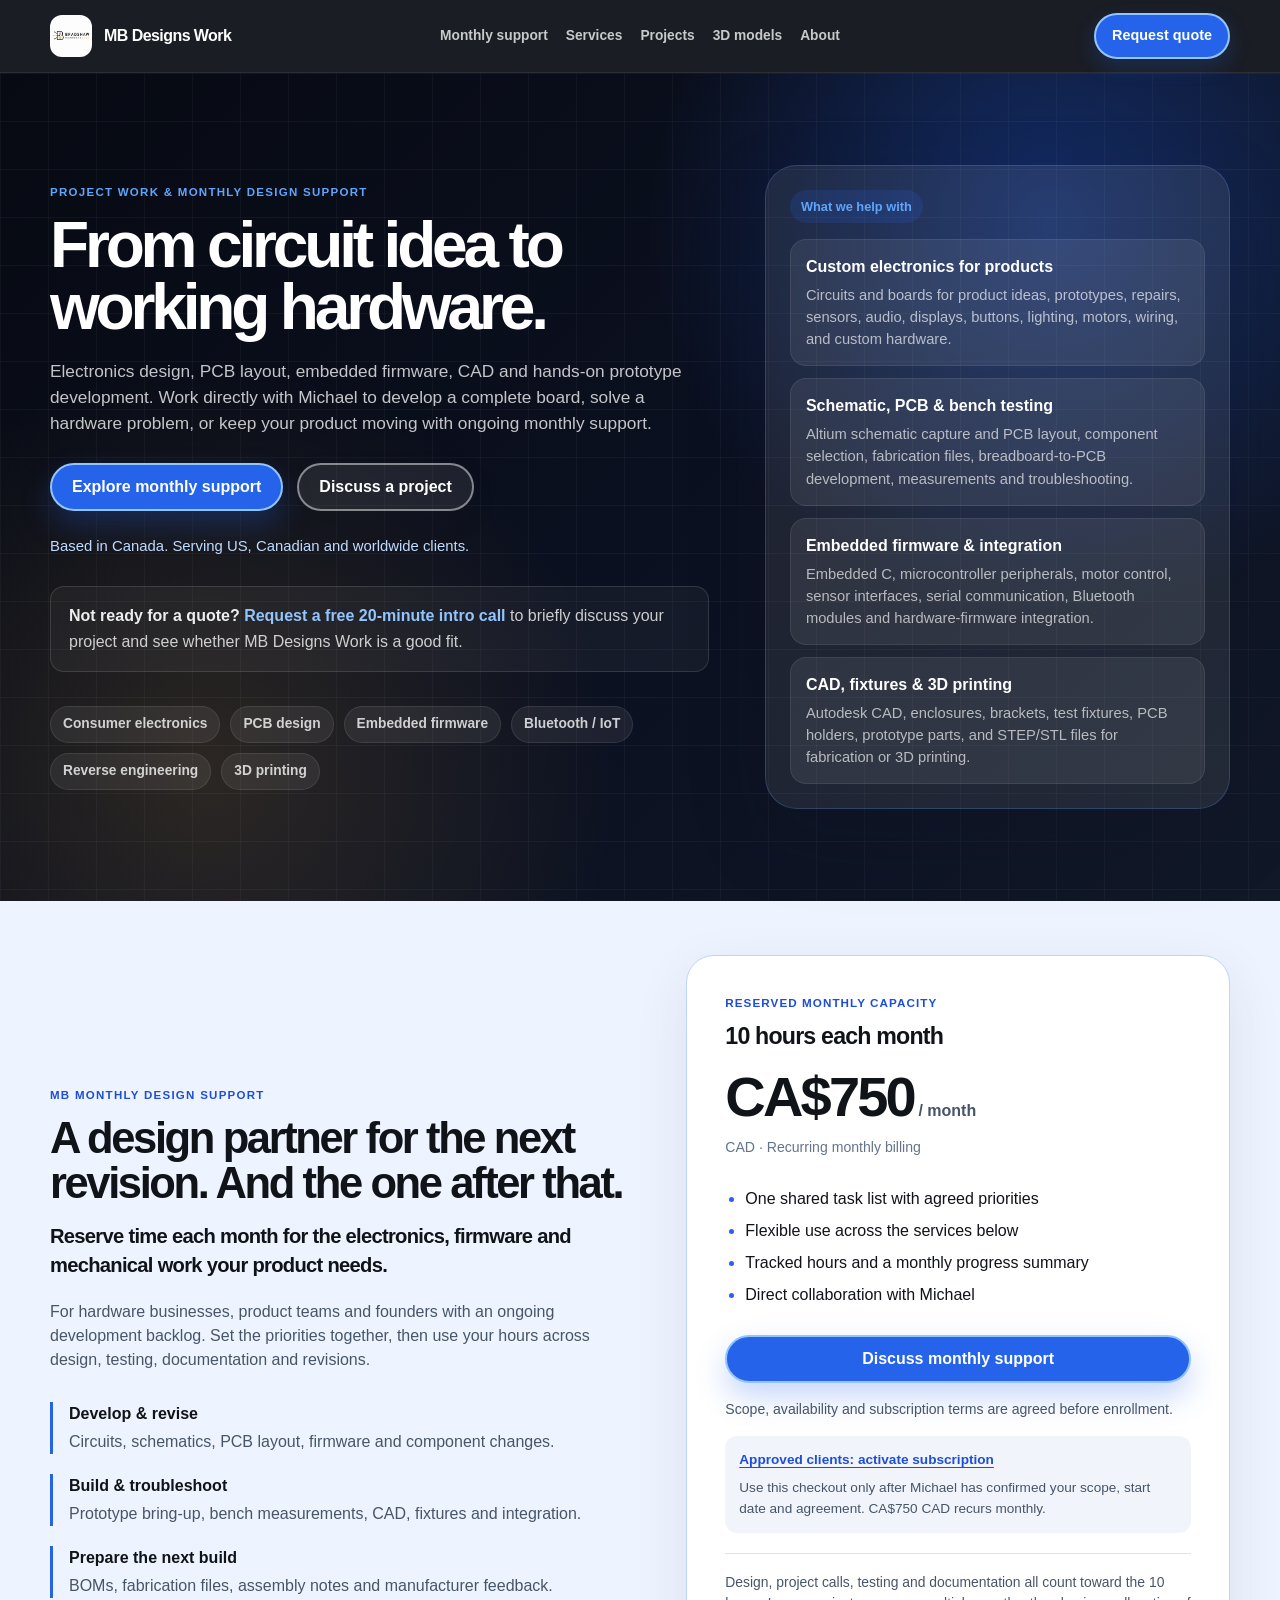
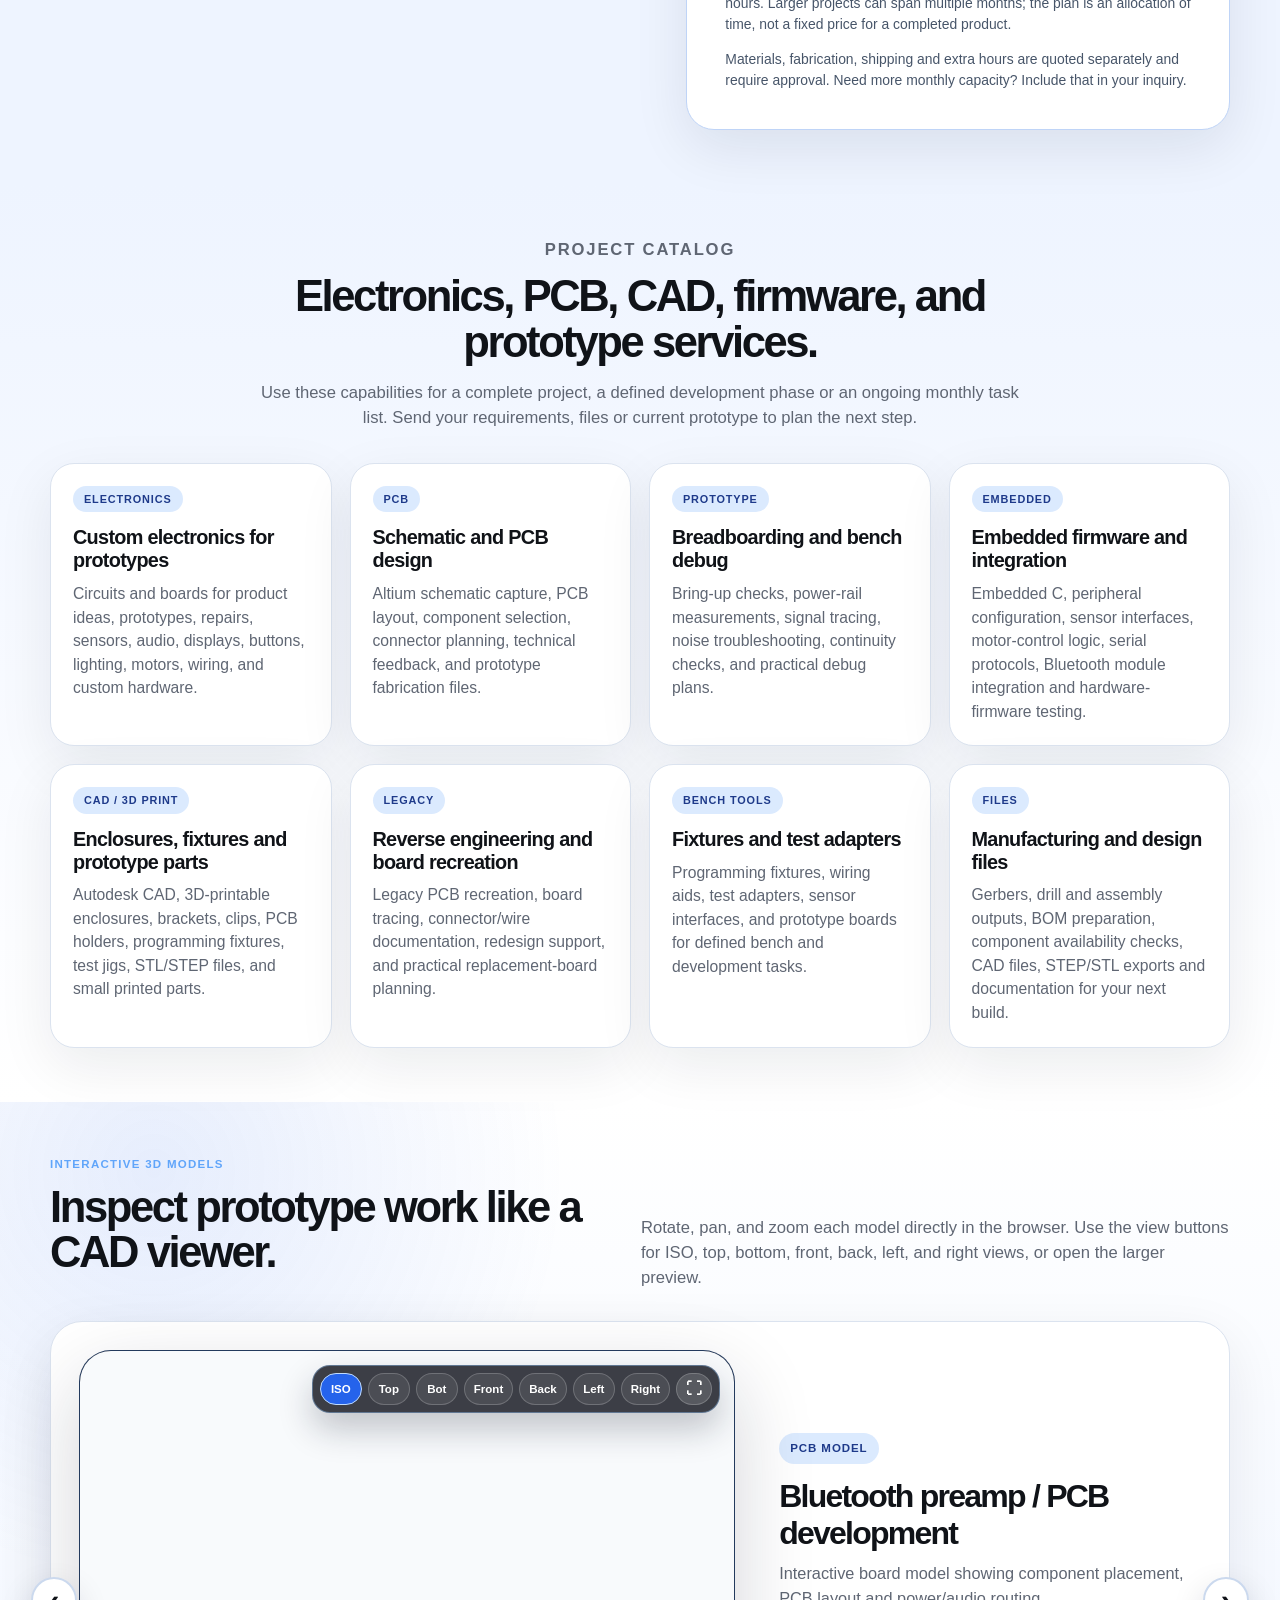
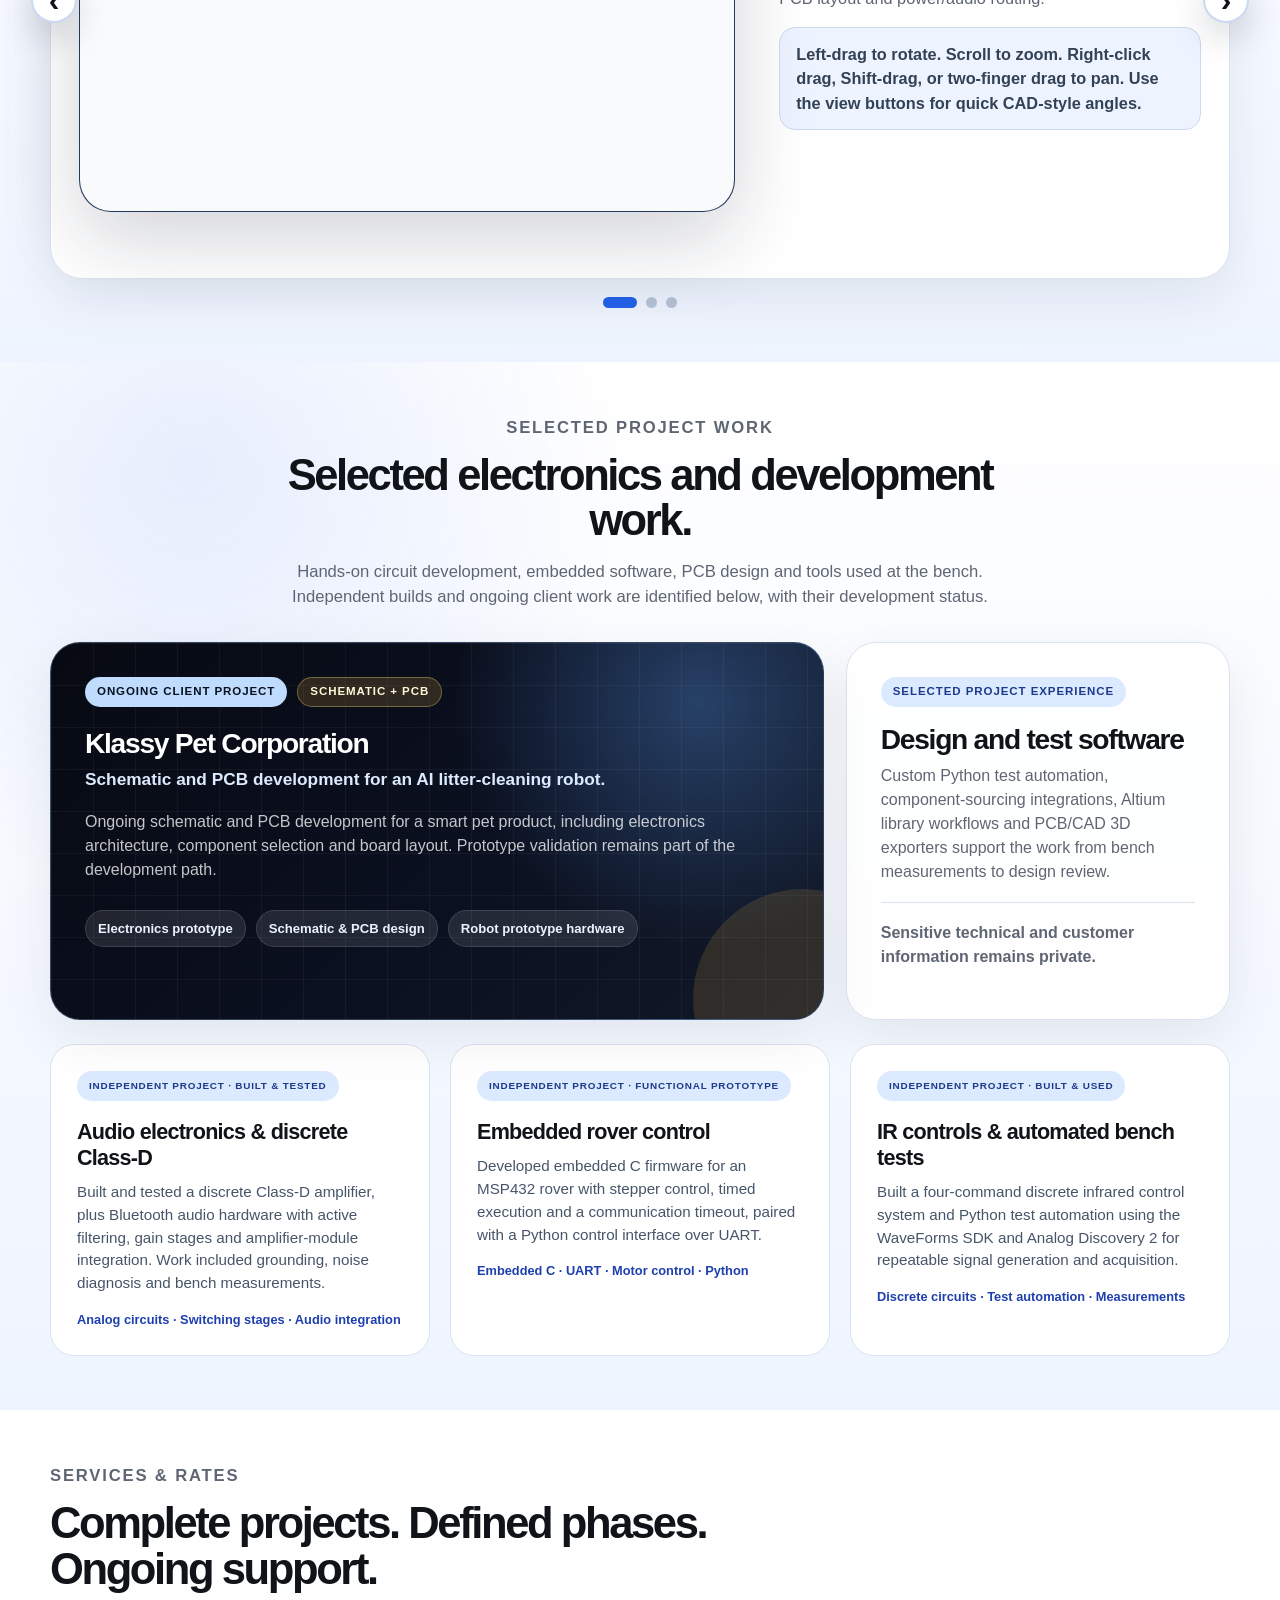
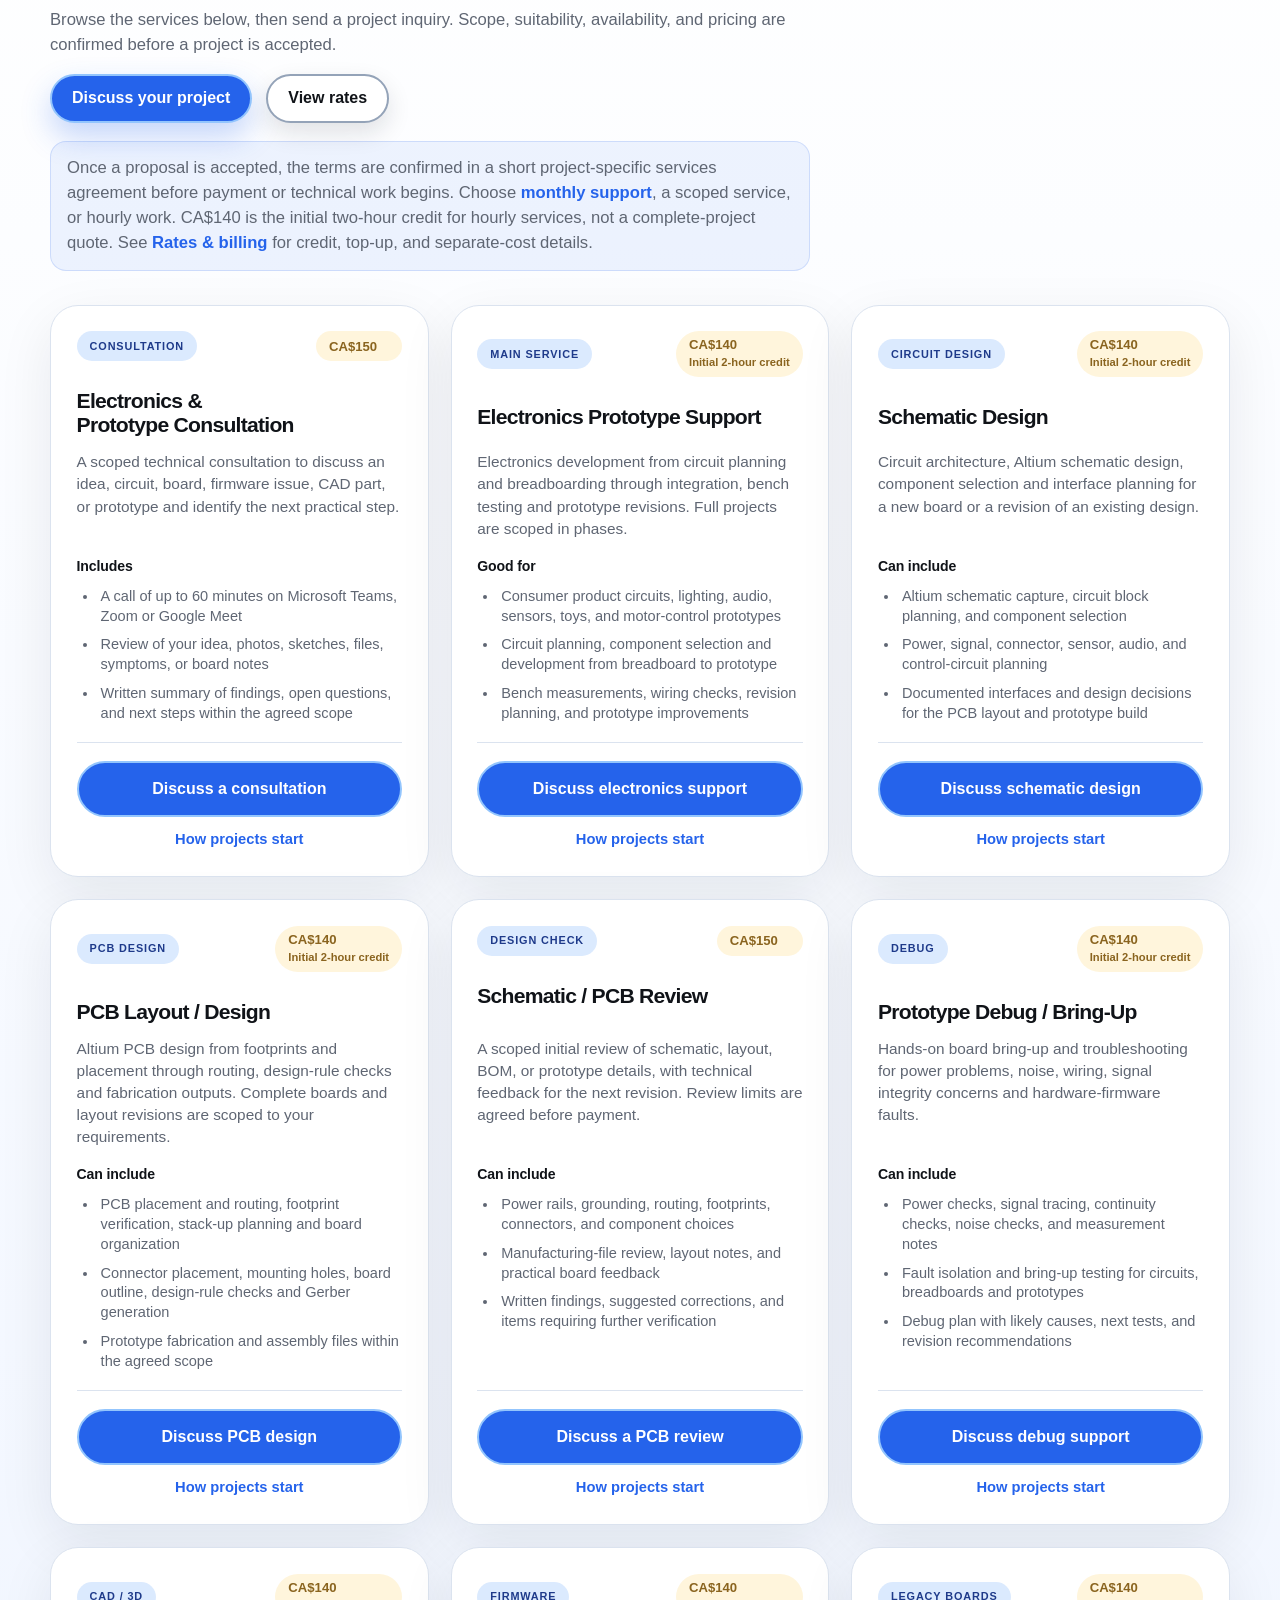
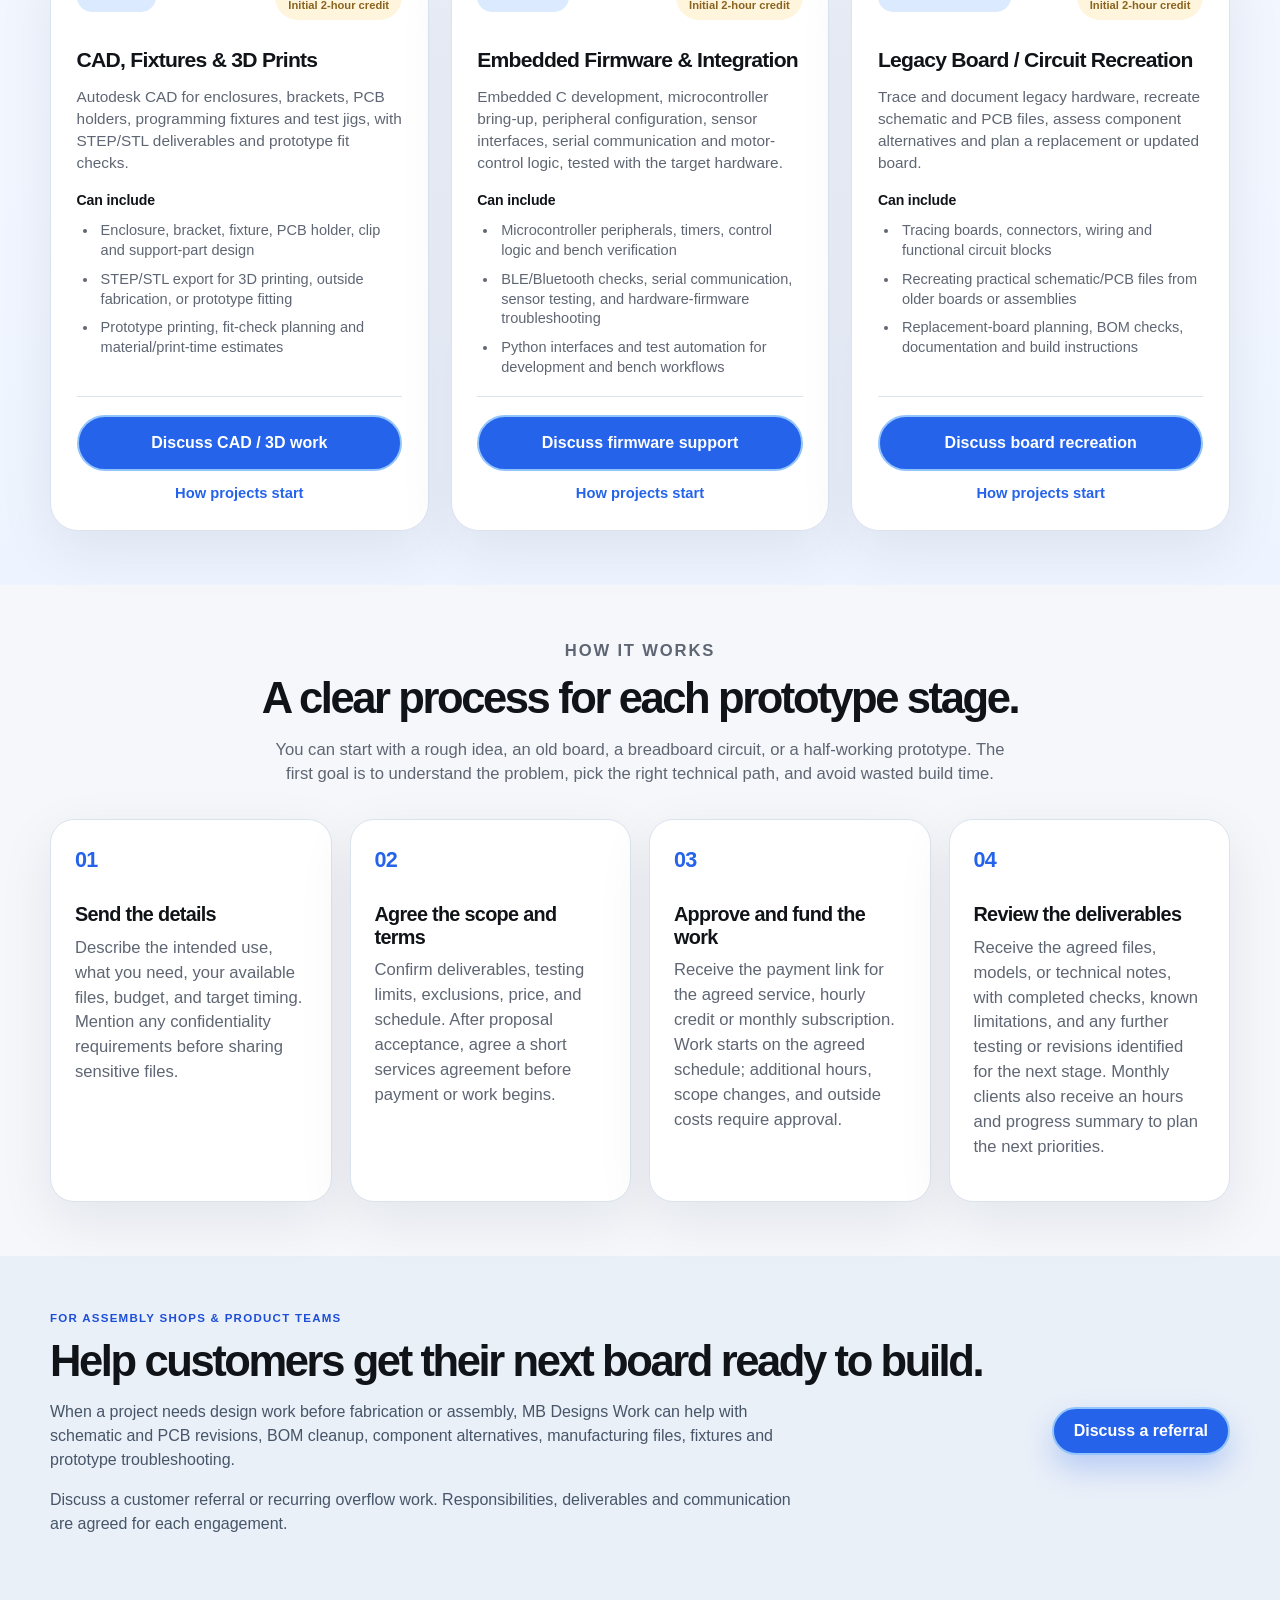
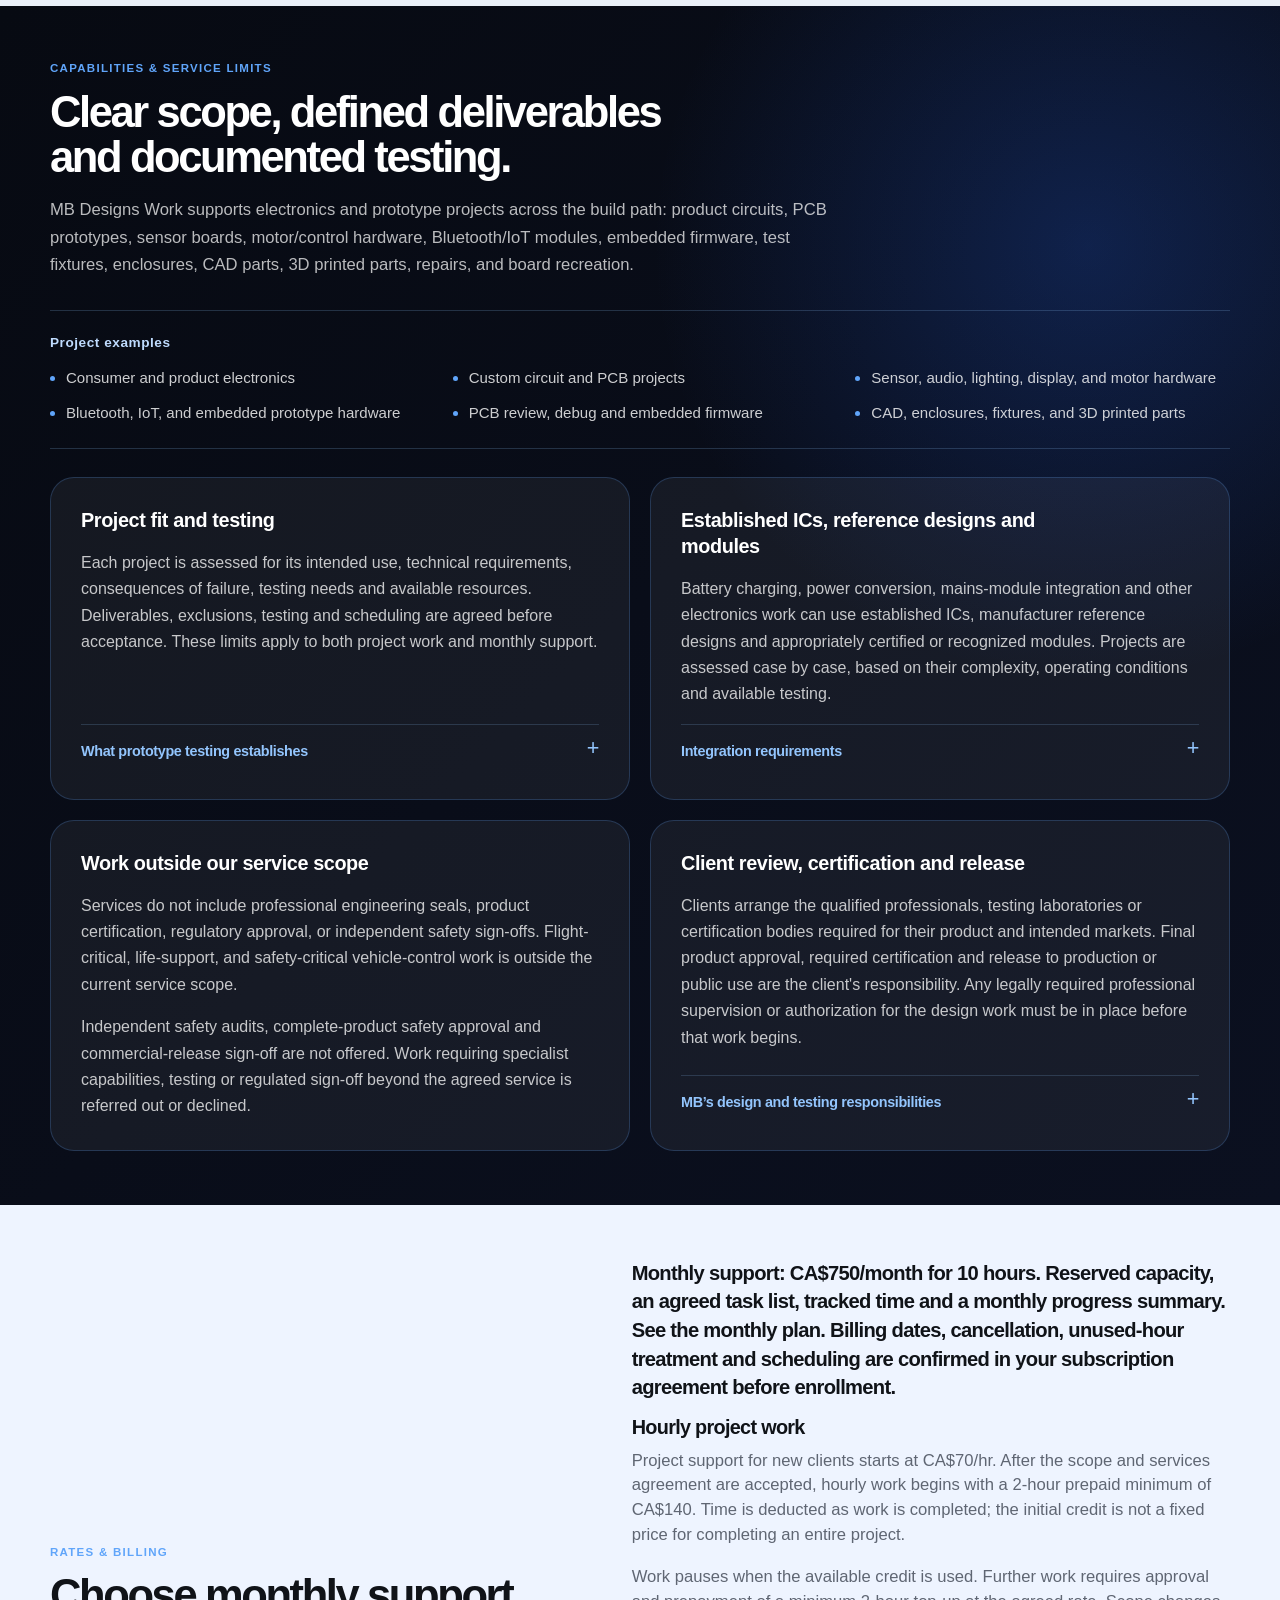
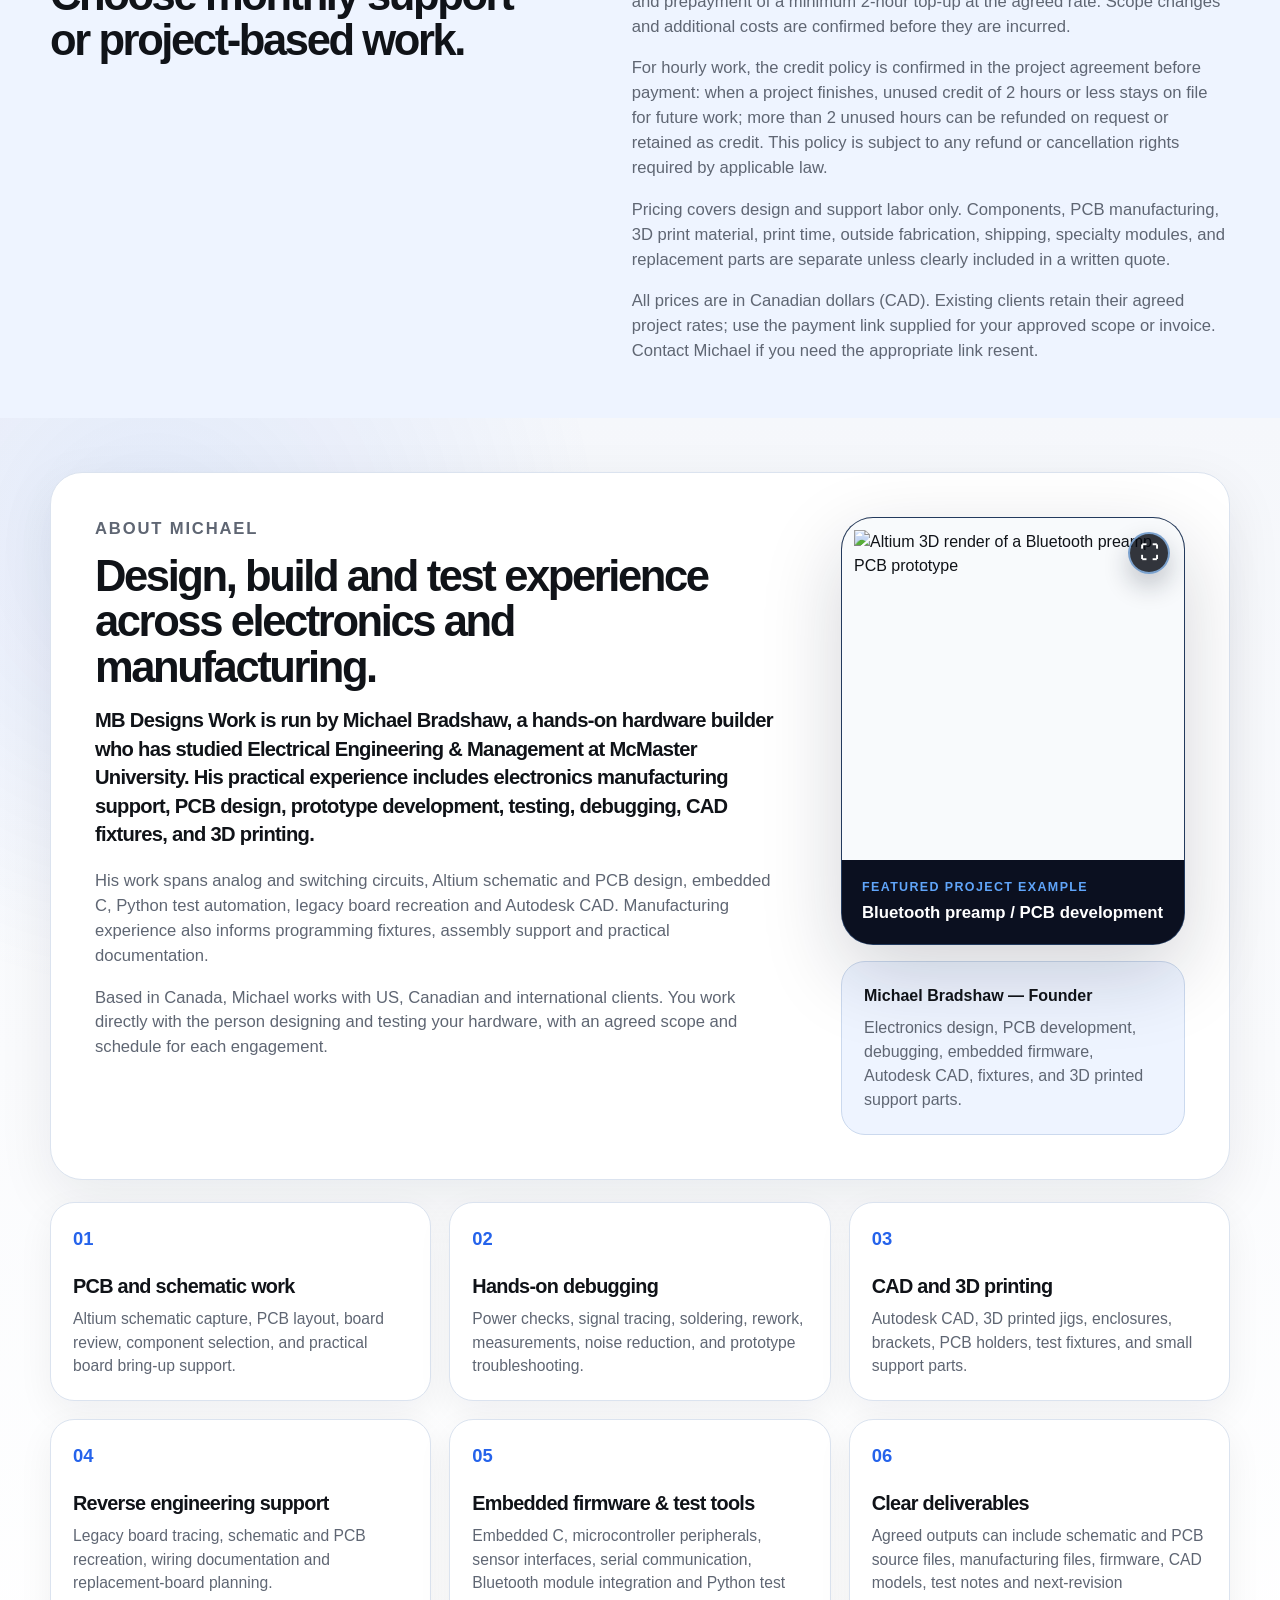
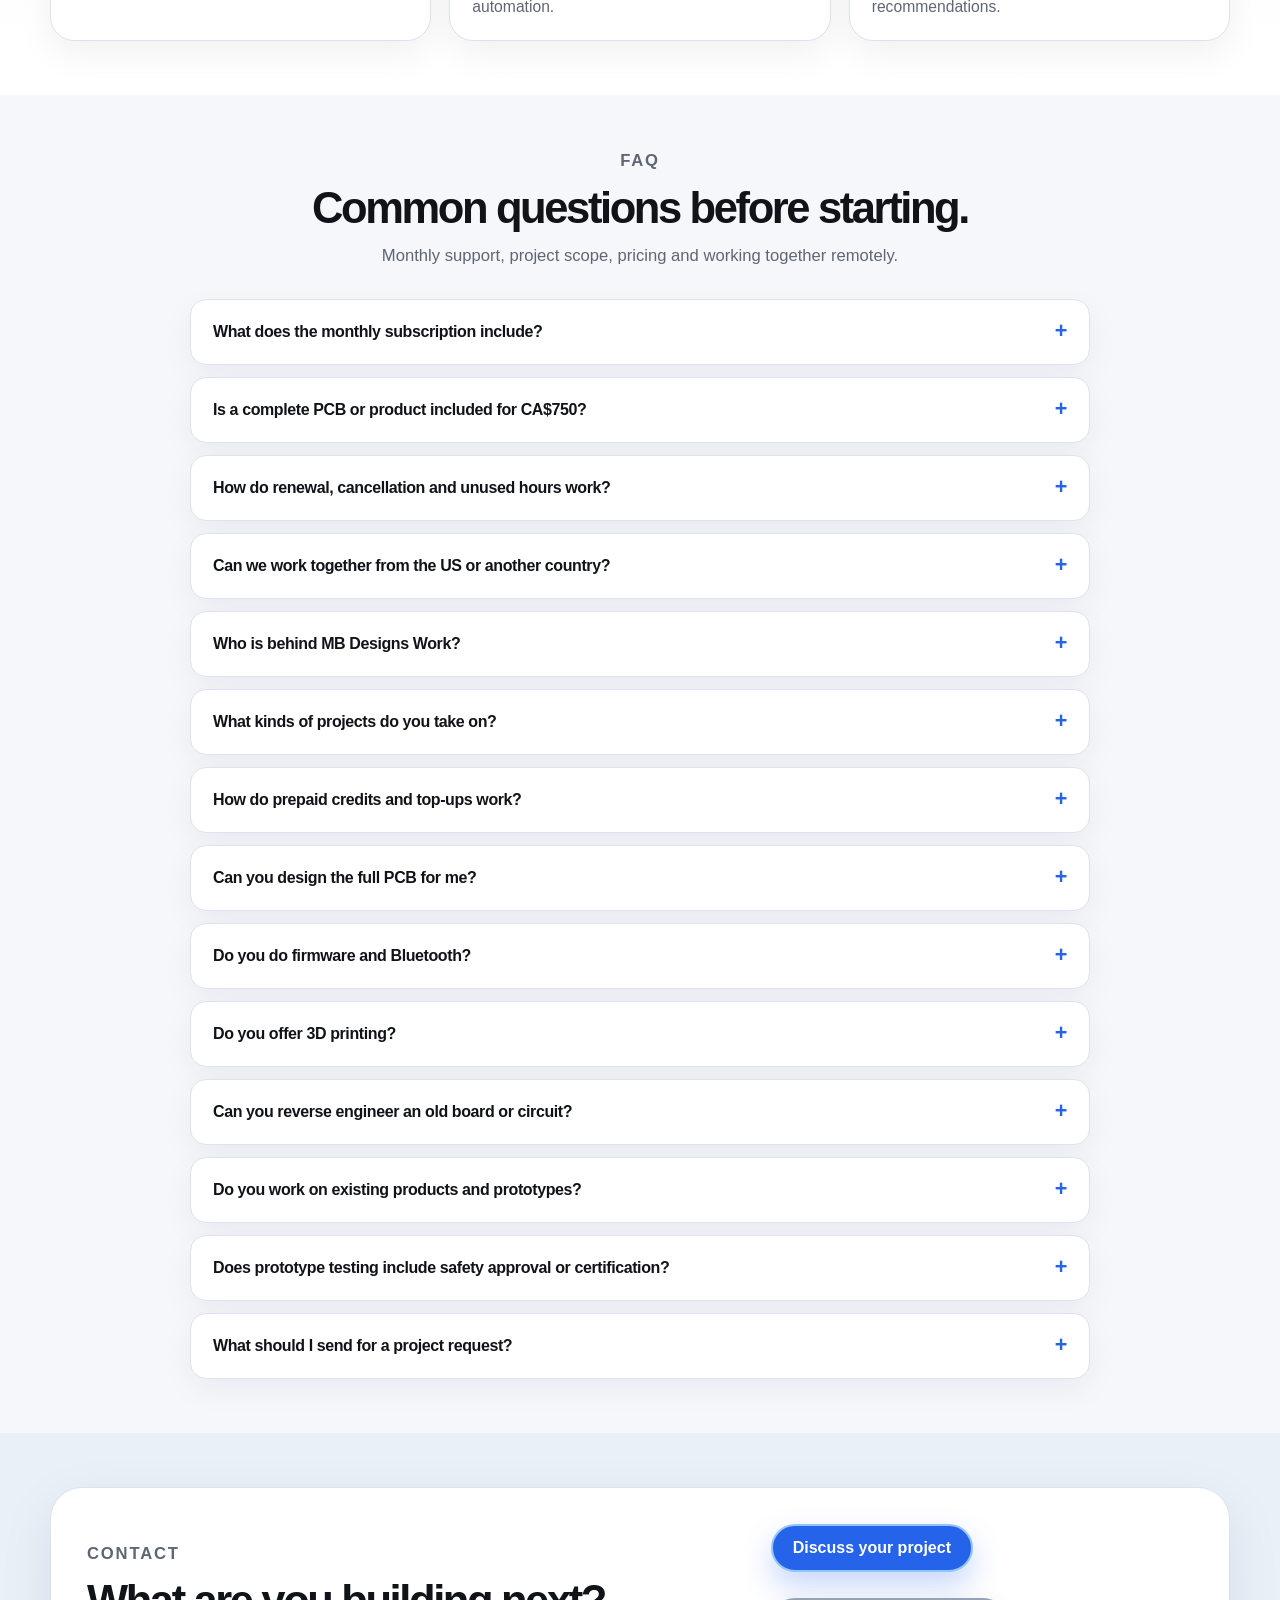
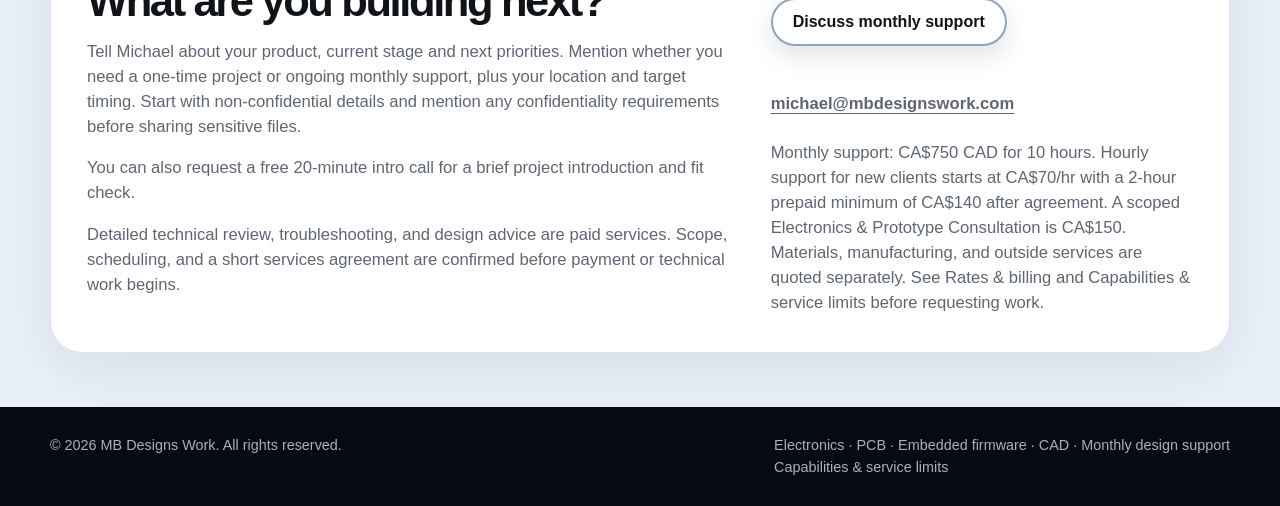
==== index.html @ c612e59a "Rebalance service-scope section with responsive cards Move the scope heading above a full-width intr" ====
<!DOCTYPE html>
<html lang="en">
<head>
  <meta charset="UTF-8" />
  <meta name="viewport" content="width=device-width, initial-scale=1.0" />

  <title>MB Designs Work | Electronics Design & Monthly Support</title>

  <meta
    name="description"
    content="Electronics, PCB design, embedded firmware, CAD and prototype development. Project work and monthly design support from CA$750/month. Based in Canada, serving US and worldwide clients."
  />

  <link rel="canonical" href="https://mbdesignswork.com/" />

  <!-- Favicon / browser tab icon -->
  <link rel="icon" type="image/png" href="assets/logo.png?v=4" />
  <link rel="shortcut icon" href="assets/logo.png?v=4" />
  <link rel="apple-touch-icon" href="assets/logo.png?v=4" />

  <link rel="stylesheet" href="style.css?v=19" />

  <style>
    .hero-intro-call {
      max-width: 780px;
      margin: 28px 0 34px;
      padding: 16px 18px;
      border: 1px solid rgba(255, 255, 255, 0.12);
      border-radius: 14px;
      background: rgba(255, 255, 255, 0.045);
      color: rgba(255, 255, 255, 0.78);
      font-size: clamp(1rem, 1.2vw, 1.125rem);
      line-height: 1.65;
    }

    .hero-intro-call strong {
      color: rgba(255, 255, 255, 0.92);
      font-weight: 700;
    }

    .hero-intro-call a {
      color: #93c5fd;
      font-size: inherit;
      font-weight: 800;
      line-height: inherit;
      text-decoration: none;
    }

    .hero-intro-call a:hover,
    .hero-intro-call a:focus-visible {
      text-decoration: underline;
      text-underline-offset: 4px;
    }

    @media (max-width: 700px) {
      .hero-intro-call {
        margin: 22px 0 28px;
        padding: 14px 16px;
        font-size: 1rem;
        line-height: 1.6;
      }
    }
  </style>

  <script
    type="module"
    src="https://unpkg.com/@google/model-viewer/dist/model-viewer.min.js"
  ></script>
</head>

<body>
  <a class="skip-link" href="#main-content">Skip to content</a>
  <header class="site-header">
    <div class="site-width nav">
      <a href="#" class="brand">
        <img src="assets/logo.png" alt="MB Designs Work logo" class="logo" />
        <span>MB Designs Work</span>
      </a>

      <nav class="nav-links" aria-label="Main navigation">
        <a href="#monthly-support">Monthly support</a>
        <a href="#services">Services</a>
        <a href="#projects">Projects</a>
        <a href="#models">3D models</a>
        <a href="#about">About</a>
      </nav>

      <a href="#contact" class="nav-cta">Request quote</a>
    </div>
  </header>

  <main id="main-content">
    <section class="hero screen-section">
      <div class="site-width hero-grid">
        <div class="hero-content">
          <p class="eyebrow">Project work &amp; monthly design support</p>

          <h1>From circuit idea to working hardware.</h1>

          <p class="hero-text">
            Electronics design, PCB layout, embedded firmware, CAD and hands-on prototype development.
            Work directly with Michael to develop a complete board, solve a hardware problem,
            or keep your product moving with ongoing monthly support.
          </p>

          <div class="hero-buttons">
            <a href="#monthly-support" class="btn btn-primary">Explore monthly support</a>
            <a href="#contact" class="btn btn-secondary">Discuss a project</a>
          </div>

          <p class="hero-location">Based in Canada. Serving US, Canadian and worldwide clients.</p>

          <p class="hero-intro-call">
            <strong>Not ready for a quote?</strong>
            <a href="#contact">Request a free 20-minute intro call</a>
            to briefly discuss your project and see whether MB Designs Work is a good fit.
          </p>

          <div class="hero-points">
            <span>Consumer electronics</span>
            <span>PCB design</span>
            <span>Embedded firmware</span>
            <span>Bluetooth / IoT</span>
            <span>Reverse engineering</span>
            <span>3D printing</span>
          </div>
        </div>

        <aside class="hero-panel">
          <p class="panel-label">What we help with</p>

          <div class="capability-list">
            <div class="capability-item">
              <strong>Custom electronics for products</strong>
              <span>Circuits and boards for product ideas, prototypes, repairs, sensors, audio, displays, buttons, lighting, motors, wiring, and custom hardware.</span>
            </div>

            <div class="capability-item">
              <strong>Schematic, PCB &amp; bench testing</strong>
              <span>Altium schematic capture and PCB layout, component selection, fabrication files, breadboard-to-PCB development, measurements and troubleshooting.</span>
            </div>

            <div class="capability-item">
              <strong>Embedded firmware &amp; integration</strong>
              <span>Embedded C, microcontroller peripherals, motor control, sensor interfaces, serial communication, Bluetooth modules and hardware-firmware integration.</span>
            </div>

            <div class="capability-item">
              <strong>CAD, fixtures & 3D printing</strong>
              <span>Autodesk CAD, enclosures, brackets, test fixtures, PCB holders, prototype parts, and STEP/STL files for fabrication or 3D printing.</span>
            </div>
          </div>
        </aside>
      </div>
    </section>

    <section class="section monthly-section" id="monthly-support">
      <div class="site-width monthly-layout">
        <div class="monthly-copy">
          <p class="eyebrow">MB Monthly Design Support</p>
          <h2>A design partner for the next revision. And the one after that.</h2>
          <p class="lead-text">Reserve time each month for the electronics, firmware and mechanical work your product needs.</p>
          <p>For hardware businesses, product teams and founders with an ongoing development backlog. Set the priorities together, then use your hours across design, testing, documentation and revisions.</p>
          <div class="monthly-use-cases">
            <div><strong>Develop &amp; revise</strong><span>Circuits, schematics, PCB layout, firmware and component changes.</span></div>
            <div><strong>Build &amp; troubleshoot</strong><span>Prototype bring-up, bench measurements, CAD, fixtures and integration.</span></div>
            <div><strong>Prepare the next build</strong><span>BOMs, fabrication files, assembly notes and manufacturer feedback.</span></div>
          </div>
        </div>
        <article class="monthly-plan" aria-labelledby="monthly-plan-title">
          <p class="plan-label">Reserved monthly capacity</p>
          <h3 id="monthly-plan-title">10 hours each month</h3>
          <p class="plan-price">CA$750<span> / month</span></p>
          <p class="plan-currency">CAD · Recurring monthly billing</p>
          <ul class="plan-inclusions">
            <li>One shared task list with agreed priorities</li>
            <li>Flexible use across the services below</li>
            <li>Tracked hours and a monthly progress summary</li>
            <li>Direct collaboration with Michael</li>
          </ul>
          <a class="btn btn-primary monthly-cta" href="mailto:michael@mbdesignswork.com?subject=Monthly%20Design%20Support%20Inquiry&amp;body=Hi%20Michael%2C%0A%0AI%20am%20interested%20in%20MB%20Monthly%20Design%20Support%20%28CA%24750/month%20for%2010%20hours%29.%0A%0ACompany%20and%20location%3A%0A%0AProduct%20and%20intended%20use%3A%0A%0ACurrent%20stage%20and%20available%20files%3A%0A%0ASupport%20needed%20each%20month%3A%0A%0ATop%20priorities%20and%20target%20timing%3A%0A%0AConfidentiality%20requirements%20before%20sharing%20files%3A%0A%0AThanks%2C">Discuss monthly support</a>
          <p class="plan-note">Scope, availability and subscription terms are agreed before enrollment.</p>
          <div class="approved-enrollment">
            <a href="https://buy.stripe.com/3cIeVc9gJ9QPe2Te79aZi0c">Approved clients: activate subscription</a>
            <p>Use this checkout only after Michael has confirmed your scope, start date and agreement. CA$750 CAD recurs monthly.</p>
          </div>
          <div class="plan-details">
            <p>Design, project calls, testing and documentation all count toward the 10 hours. Larger projects can span multiple months; the plan is an allocation of time, not a fixed price for a completed product.</p>
            <p>Materials, fabrication, shipping and extra hours are quoted separately and require approval. Need more monthly capacity? Include that in your inquiry.</p>
          </div>
        </article>
      </div>
    </section>

    <section class="section catalog-section" id="catalog">
      <div class="site-width">
        <div class="section-heading centered">
          <p class="eyebrow">Project catalog</p>
          <h2>Electronics, PCB, CAD, firmware, and prototype services.</h2>
          <p>
            Use these capabilities for a complete project, a defined development phase or an ongoing monthly task list.
            Send your requirements, files or current prototype to plan the next step.
          </p>
        </div>

        <div class="catalog-grid">
          <article class="catalog-card">
            <span class="catalog-tag">Electronics</span>
            <h3>Custom electronics for prototypes</h3>
            <p>Circuits and boards for product ideas, prototypes, repairs, sensors, audio, displays, buttons, lighting, motors, wiring, and custom hardware.</p>
          </article>

          <article class="catalog-card">
            <span class="catalog-tag">PCB</span>
            <h3>Schematic and PCB design</h3>
            <p>Altium schematic capture, PCB layout, component selection, connector planning, technical feedback, and prototype fabrication files.</p>
          </article>

          <article class="catalog-card">
            <span class="catalog-tag">Prototype</span>
            <h3>Breadboarding and bench debug</h3>
            <p>Bring-up checks, power-rail measurements, signal tracing, noise troubleshooting, continuity checks, and practical debug plans.</p>
          </article>

          <article class="catalog-card">
            <span class="catalog-tag">Embedded</span>
            <h3>Embedded firmware and integration</h3>
            <p>Embedded C, peripheral configuration, sensor interfaces, motor-control logic, serial protocols, Bluetooth module integration and hardware-firmware testing.</p>
          </article>

          <article class="catalog-card">
            <span class="catalog-tag">CAD / 3D Print</span>
            <h3>Enclosures, fixtures and prototype parts</h3>
            <p>Autodesk CAD, 3D-printable enclosures, brackets, clips, PCB holders, programming fixtures, test jigs, STL/STEP files, and small printed parts.</p>
          </article>

          <article class="catalog-card">
            <span class="catalog-tag">Legacy</span>
            <h3>Reverse engineering and board recreation</h3>
            <p>Legacy PCB recreation, board tracing, connector/wire documentation, redesign support, and practical replacement-board planning.</p>
          </article>

          <article class="catalog-card">
            <span class="catalog-tag">Bench tools</span>
            <h3>Fixtures and test adapters</h3>
            <p>Programming fixtures, wiring aids, test adapters, sensor interfaces, and prototype boards for defined bench and development tasks.</p>
          </article>

          <article class="catalog-card">
            <span class="catalog-tag">Files</span>
            <h3>Manufacturing and design files</h3>
            <p>Gerbers, drill and assembly outputs, BOM preparation, component availability checks, CAD files, STEP/STL exports and documentation for your next build.</p>
          </article>
        </div>
      </div>
    </section>

    <section class="section models-section" id="models">
      <div class="site-width">
        <div class="models-header">
          <div>
            <p class="eyebrow">Interactive 3D models</p>
            <h2>Inspect prototype work like a CAD viewer.</h2>
          </div>

          <p>
            Rotate, pan, and zoom each model directly in the browser. Use the view buttons
            for ISO, top, bottom, front, back, left, and right views, or open the larger preview.
          </p>
        </div>

        <div class="model-showcase" aria-label="Interactive 3D model gallery">
          <button class="model-arrow model-arrow-left" type="button" data-model-prev aria-label="Previous 3D model">
            ‹
          </button>

          <div class="model-stage">
            <article class="model-slide is-active" data-model-slide data-model-title="PCB model">
              <div class="model-viewer-shell">
                <div class="model-view-toolbar" aria-label="PCB model view controls">
                  <button type="button" class="model-view-button is-active" data-view="iso">ISO</button>
                  <button type="button" class="model-view-button" data-view="top">Top</button>
                  <button type="button" class="model-view-button" data-view="bottom">Bot</button>
                  <button type="button" class="model-view-button" data-view="front">Front</button>
                  <button type="button" class="model-view-button" data-view="back">Back</button>
                  <button type="button" class="model-view-button" data-view="left">Left</button>
                  <button type="button" class="model-view-button" data-view="right">Right</button>
                  <button
                    type="button"
                    class="model-view-button model-full-button"
                    data-model-open
                    data-model-src="assets/models/pcb-board.glb?v=5"
                    data-model-title="Bluetooth preamp / PCB development"
                    data-model-type="PCB model"
                    data-model-alt="Expanded 3D model of a Bluetooth preamp PCB prototype"
                    aria-label="Open PCB model larger"
                  >
                    ⛶
                  </button>
                </div>

                <model-viewer
                  class="standard-model-viewer"
                  src="assets/models/pcb-board.glb?v=5"
                  alt="Interactive 3D model of a Bluetooth preamp PCB prototype"
                  camera-controls
                  touch-action="pan-y"
                  interaction-prompt="none"
                  camera-orbit="45deg 60deg 135%"
                  camera-target="auto auto auto"
                  field-of-view="28deg"
                  min-field-of-view="10deg"
                  max-field-of-view="60deg"
                  shadow-intensity="0.55"
                  shadow-softness="0.85"
                  exposure="0.7"
                  tone-mapping="neutral"
                  environment-image="neutral"
                ></model-viewer>
              </div>

              <div class="model-copy">
                <span class="model-type-pill">PCB model</span>
                <h3>Bluetooth preamp / PCB development</h3>
                <p>
                  Interactive board model showing component placement, PCB layout and power/audio routing.
                </p>
                <p class="model-controls-help">
                  Left-drag to rotate. Scroll to zoom. Right-click drag, Shift-drag, or two-finger drag to pan.
                  Use the view buttons for quick CAD-style angles.
                </p>
              </div>
            </article>

            <article class="model-slide" data-model-slide data-model-title="Autodesk fixture">
              <div class="model-viewer-shell">
                <div class="model-view-toolbar" aria-label="Autodesk fixture view controls">
                  <button type="button" class="model-view-button is-active" data-view="iso">ISO</button>
                  <button type="button" class="model-view-button" data-view="top">Top</button>
                  <button type="button" class="model-view-button" data-view="bottom">Bot</button>
                  <button type="button" class="model-view-button" data-view="front">Front</button>
                  <button type="button" class="model-view-button" data-view="back">Back</button>
                  <button type="button" class="model-view-button" data-view="left">Left</button>
                  <button type="button" class="model-view-button" data-view="right">Right</button>
                  <button
                    type="button"
                    class="model-view-button model-full-button"
                    data-model-open
                    data-model-src="assets/models/autodesk-fixture.glb?v=4"
                    data-model-title="Autodesk CAD fixture / jig example"
                    data-model-type="CAD fixture"
                    data-model-alt="Expanded 3D model of an Autodesk CAD fixture or jig"
                    aria-label="Open Autodesk fixture model larger"
                  >
                    ⛶
                  </button>
                </div>

                <model-viewer
                  class="standard-model-viewer"
                  src="assets/models/autodesk-fixture.glb?v=4"
                  alt="Interactive 3D model of an Autodesk CAD fixture or jig"
                  camera-controls
                  touch-action="pan-y"
                  interaction-prompt="none"
                  camera-orbit="45deg 60deg 135%"
                  camera-target="auto auto auto"
                  field-of-view="28deg"
                  min-field-of-view="10deg"
                  max-field-of-view="60deg"
                  shadow-intensity="0.55"
                  shadow-softness="0.85"
                  exposure="0.7"
                  tone-mapping="neutral"
                  environment-image="neutral"
                ></model-viewer>
              </div>

              <div class="model-copy">
                <span class="model-type-pill">CAD fixture</span>
                <h3>Autodesk CAD fixture / jig example</h3>
                <p>
                  Example CAD work for PCB holders, test fixtures, brackets, assembly aids,
                  and 3D-printable support parts.
                </p>
                <p class="model-controls-help">
                  Use the view buttons to inspect the model from standard CAD-style angles.
                </p>
              </div>
            </article>

            <article class="model-slide" data-model-slide data-model-title="Enclosure concept">
              <div class="model-viewer-shell">
                <div class="model-view-toolbar" aria-label="Enclosure concept view controls">
                  <button type="button" class="model-view-button is-active" data-view="iso">ISO</button>
                  <button type="button" class="model-view-button" data-view="top">Top</button>
                  <button type="button" class="model-view-button" data-view="bottom">Bot</button>
                  <button type="button" class="model-view-button" data-view="front">Front</button>
                  <button type="button" class="model-view-button" data-view="back">Back</button>
                  <button type="button" class="model-view-button" data-view="left">Left</button>
                  <button type="button" class="model-view-button" data-view="right">Right</button>
                  <button
                    type="button"
                    class="model-view-button model-full-button"
                    data-model-open
                    data-model-src="assets/models/enclosure-concept.glb?v=4"
                    data-model-title="Enclosure / bracket concept"
                    data-model-type="CAD concept"
                    data-model-alt="Expanded 3D model of an enclosure or bracket concept"
                    aria-label="Open enclosure model larger"
                  >
                    ⛶
                  </button>
                </div>

                <model-viewer
                  class="standard-model-viewer"
                  src="assets/models/enclosure-concept.glb?v=4"
                  alt="Interactive 3D model of an enclosure or bracket concept"
                  camera-controls
                  touch-action="pan-y"
                  interaction-prompt="none"
                  camera-orbit="45deg 60deg 135%"
                  camera-target="auto auto auto"
                  field-of-view="28deg"
                  min-field-of-view="10deg"
                  max-field-of-view="60deg"
                  shadow-intensity="0.55"
                  shadow-softness="0.85"
                  exposure="0.7"
                  tone-mapping="neutral"
                  environment-image="neutral"
                ></model-viewer>
              </div>

              <div class="model-copy">
                <span class="model-type-pill">CAD concept</span>
                <h3>Enclosure / bracket concept</h3>
                <p>
                  Example mechanical support work for electronic prototypes, enclosures,
                  mounting parts, brackets, and small hardware pieces.
                </p>
                <p class="model-controls-help">
                  Same CAD-style controls. Use ISO for the home view, or jump to top, bottom,
                  front, back, left, and right.
                </p>
              </div>
            </article>
          </div>

          <button class="model-arrow model-arrow-right" type="button" data-model-next aria-label="Next 3D model">
            ›
          </button>
        </div>

        <div class="model-dots" data-model-dots aria-label="3D model slide controls"></div>
      </div>

      <div class="model-lightbox" data-model-lightbox aria-hidden="true">
        <button class="model-lightbox-backdrop" type="button" data-close-model aria-label="Close 3D preview"></button>

        <div class="model-lightbox-content">
          <button class="model-lightbox-close" type="button" data-close-model aria-label="Close 3D preview">
            ×
          </button>

          <div class="model-view-toolbar model-lightbox-toolbar" aria-label="Expanded model view controls">
            <button type="button" class="model-view-button is-active" data-expanded-view="iso">ISO</button>
            <button type="button" class="model-view-button" data-expanded-view="top">Top</button>
            <button type="button" class="model-view-button" data-expanded-view="bottom">Bot</button>
            <button type="button" class="model-view-button" data-expanded-view="front">Front</button>
            <button type="button" class="model-view-button" data-expanded-view="back">Back</button>
            <button type="button" class="model-view-button" data-expanded-view="left">Left</button>
            <button type="button" class="model-view-button" data-expanded-view="right">Right</button>
          </div>

          <model-viewer
            id="expanded-model-viewer"
            class="expanded-model-viewer standard-model-viewer"
            camera-controls
            touch-action="pan-y"
            interaction-prompt="none"
            camera-orbit="45deg 60deg 135%"
            camera-target="auto auto auto"
            field-of-view="28deg"
            min-field-of-view="8deg"
            max-field-of-view="70deg"
            shadow-intensity="0.55"
            shadow-softness="0.85"
            exposure="0.7"
            tone-mapping="neutral"
            environment-image="neutral"
          ></model-viewer>

          <div class="expanded-model-info">
            <span id="expanded-model-type">Interactive model</span>
            <strong id="expanded-model-title">3D model preview</strong>
          </div>
        </div>
      </div>
    </section>

    <section class="section projects-section" id="projects">
      <div class="site-width">
        <div class="section-heading centered">
          <p class="eyebrow">Selected project work</p>
          <h2>Selected electronics and development work.</h2>
          <p>
            Hands-on circuit development, embedded software, PCB design and tools used at the bench.
            Independent builds and ongoing client work are identified below, with their development status.
          </p>
        </div>

        <div class="projects-layout">
          <article class="project-feature-card">
            <div class="project-card-top">
              <span class="project-status">Ongoing client project</span>
              <span class="project-category">Schematic + PCB</span>
            </div>

            <h3>Klassy Pet Corporation</h3>
            <p class="project-title-line">Schematic and PCB development for an AI litter-cleaning robot.</p>

            <p>
              Ongoing schematic and PCB development for a smart pet product, including electronics architecture,
              component selection and board layout. Prototype validation remains part of the development path.
            </p>

            <div class="project-points">
              <span>Electronics prototype</span>
              <span>Schematic &amp; PCB design</span>
              <span>Robot prototype hardware</span>
            </div>
          </article>

          <aside class="project-side-card">
            <span class="project-status soft">Selected project experience</span>
            <h3>Design and test software</h3>
            <p>Custom Python test automation, component-sourcing integrations, Altium library workflows and PCB/CAD 3D exporters support the work from bench measurements to design review.</p>
            <p class="project-note">
              Sensitive technical and customer information remains private.
            </p>
          </aside>
        </div>

        <div class="project-proof-grid">
          <article class="project-proof-card">
            <span class="project-status soft">Independent project · Built &amp; tested</span>
            <h3>Audio electronics &amp; discrete Class-D</h3>
            <p>Built and tested a discrete Class-D amplifier, plus Bluetooth audio hardware with active filtering, gain stages and amplifier-module integration. Work included grounding, noise diagnosis and bench measurements.</p>
            <p class="proof-tools">Analog circuits · Switching stages · Audio integration</p>
          </article>
          <article class="project-proof-card">
            <span class="project-status soft">Independent project · Functional prototype</span>
            <h3>Embedded rover control</h3>
            <p>Developed embedded C firmware for an MSP432 rover with stepper control, timed execution and a communication timeout, paired with a Python control interface over UART.</p>
            <p class="proof-tools">Embedded C · UART · Motor control · Python</p>
          </article>
          <article class="project-proof-card">
            <span class="project-status soft">Independent project · Built &amp; used</span>
            <h3>IR controls &amp; automated bench tests</h3>
            <p>Built a four-command discrete infrared control system and Python test automation using the WaveForms SDK and Analog Discovery 2 for repeatable signal generation and acquisition.</p>
            <p class="proof-tools">Discrete circuits · Test automation · Measurements</p>
          </article>
        </div>
      </div>
    </section>

    <section class="section services-section" id="services">
      <div class="site-width">
        <div class="section-heading">
          <p class="eyebrow">Services &amp; rates</p>
          <h2>Complete projects. Defined phases. Ongoing support.</h2>
          <p>
            Browse the services below, then send a project inquiry. Scope, suitability, availability,
            and pricing are confirmed before a project is accepted.
          </p>

          <div class="hero-buttons">
            <a href="#contact" class="btn btn-primary">Discuss your project</a>
            <a href="#pricing" class="btn btn-secondary">View rates</a>
          </div>

          <p class="services-billing-note">
            Once a proposal is accepted, the terms are confirmed in a short project-specific services agreement
            before payment or technical work begins. Choose <a href="#monthly-support">monthly support</a>, a scoped service,
            or hourly work. CA$140 is the initial two-hour credit for hourly services, not a complete-project quote.
            See <a href="#pricing">Rates &amp; billing</a> for credit, top-up, and separate-cost details.
          </p>
        </div>

        <div class="services-grid services-grid-wide uniform-services clean-services">

          <article class="service-card">
            <div class="service-content">
              <div class="service-top">
                <div class="service-meta">
                  <p class="service-tag">Consultation</p>
                  <p class="service-start">CA$150</p>
                </div>
                <h3>Electronics &amp; Prototype Consultation</h3>
              </div>

              <p class="service-summary">
                A scoped technical consultation to discuss an idea, circuit, board, firmware issue, CAD part, or prototype and identify the next practical step.
              </p>

              <h4>Includes</h4>
              <ul>
                <li>A call of up to 60 minutes on Microsoft Teams, Zoom or Google Meet</li>
                <li>Review of your idea, photos, sketches, files, symptoms, or board notes</li>
                <li>Written summary of findings, open questions, and next steps within the agreed scope</li>
              </ul>
            </div>

            <div class="service-action">
              <div class="native-pay-wrap">
                <a class="btn btn-primary service-pay-btn" href="#contact">Discuss a consultation</a>
              </div>
              <a href="#process" class="service-secondary-link">How projects start</a>
            </div>
          </article>

          <article class="service-card">
            <div class="service-content">
              <div class="service-top">
                <div class="service-meta">
                  <p class="service-tag">Main service</p>
                  <p class="service-start">CA$140<span class="credit-label">Initial 2-hour credit</span></p>
                </div>
                <h3>Electronics Prototype Support</h3>
              </div>

              <p class="service-summary">
                Electronics development from circuit planning and breadboarding through integration, bench testing and prototype revisions. Full projects are scoped in phases.
              </p>

              <h4>Good for</h4>
              <ul>
                <li>Consumer product circuits, lighting, audio, sensors, toys, and motor-control prototypes</li>
                <li>Circuit planning, component selection and development from breadboard to prototype</li>
                <li>Bench measurements, wiring checks, revision planning, and prototype improvements</li>
              </ul>
            </div>

            <div class="service-action">
              <div class="native-pay-wrap">
                <a class="btn btn-primary service-pay-btn" href="#contact">Discuss electronics support</a>
              </div>
              <a href="#process" class="service-secondary-link">How projects start</a>
            </div>
          </article>

          <article class="service-card">
            <div class="service-content">
              <div class="service-top">
                <div class="service-meta">
                  <p class="service-tag">Circuit design</p>
                  <p class="service-start">CA$140<span class="credit-label">Initial 2-hour credit</span></p>
                </div>
                <h3>Schematic Design</h3>
              </div>

              <p class="service-summary">
                Circuit architecture, Altium schematic design, component selection and interface planning for a new board or a revision of an existing design.
              </p>

              <h4>Can include</h4>
              <ul>
                <li>Altium schematic capture, circuit block planning, and component selection</li>
                <li>Power, signal, connector, sensor, audio, and control-circuit planning</li>
                <li>Documented interfaces and design decisions for the PCB layout and prototype build</li>
              </ul>
            </div>

            <div class="service-action">
              <div class="native-pay-wrap">
                <a class="btn btn-primary service-pay-btn" href="#contact">Discuss schematic design</a>
              </div>
              <a href="#process" class="service-secondary-link">How projects start</a>
            </div>
          </article>

          <article class="service-card">
            <div class="service-content">
              <div class="service-top">
                <div class="service-meta">
                  <p class="service-tag">PCB design</p>
                  <p class="service-start">CA$140<span class="credit-label">Initial 2-hour credit</span></p>
                </div>
                <h3>PCB Layout / Design</h3>
              </div>

              <p class="service-summary">
                Altium PCB design from footprints and placement through routing, design-rule checks and fabrication outputs. Complete boards and layout revisions are scoped to your requirements.
              </p>

              <h4>Can include</h4>
              <ul>
                <li>PCB placement and routing, footprint verification, stack-up planning and board organization</li>
                <li>Connector placement, mounting holes, board outline, design-rule checks and Gerber generation</li>
                <li>Prototype fabrication and assembly files within the agreed scope</li>
              </ul>
            </div>

            <div class="service-action">
              <div class="native-pay-wrap">
                <a class="btn btn-primary service-pay-btn" href="#contact">Discuss PCB design</a>
              </div>
              <a href="#process" class="service-secondary-link">How projects start</a>
            </div>
          </article>

          <article class="service-card">
            <div class="service-content">
              <div class="service-top">
                <div class="service-meta">
                  <p class="service-tag">Design check</p>
                  <p class="service-start">CA$150</p>
                </div>
                <h3>Schematic / PCB Review</h3>
              </div>

              <p class="service-summary">
                A scoped initial review of schematic, layout, BOM, or prototype details, with technical feedback for the next revision. Review limits are agreed before payment.
              </p>

              <h4>Can include</h4>
              <ul>
                <li>Power rails, grounding, routing, footprints, connectors, and component choices</li>
                <li>Manufacturing-file review, layout notes, and practical board feedback</li>
                <li>Written findings, suggested corrections, and items requiring further verification</li>
              </ul>
            </div>

            <div class="service-action">
              <div class="native-pay-wrap">
                <a class="btn btn-primary service-pay-btn" href="#contact">Discuss a PCB review</a>
              </div>
              <a href="#process" class="service-secondary-link">How projects start</a>
            </div>
          </article>

          <article class="service-card">
            <div class="service-content">
              <div class="service-top">
                <div class="service-meta">
                  <p class="service-tag">Debug</p>
                  <p class="service-start">CA$140<span class="credit-label">Initial 2-hour credit</span></p>
                </div>
                <h3>Prototype Debug / Bring-Up</h3>
              </div>

              <p class="service-summary">
                Hands-on board bring-up and troubleshooting for power problems, noise, wiring, signal integrity concerns and hardware-firmware faults.
              </p>

              <h4>Can include</h4>
              <ul>
                <li>Power checks, signal tracing, continuity checks, noise checks, and measurement notes</li>
                <li>Fault isolation and bring-up testing for circuits, breadboards and prototypes</li>
                <li>Debug plan with likely causes, next tests, and revision recommendations</li>
              </ul>
            </div>

            <div class="service-action">
              <div class="native-pay-wrap">
                <a class="btn btn-primary service-pay-btn" href="#contact">Discuss debug support</a>
              </div>
              <a href="#process" class="service-secondary-link">How projects start</a>
            </div>
          </article>

          <article class="service-card">
            <div class="service-content">
              <div class="service-top">
                <div class="service-meta">
                  <p class="service-tag">CAD / 3D</p>
                  <p class="service-start">CA$140<span class="credit-label">Initial 2-hour credit</span></p>
                </div>
                <h3>CAD, Fixtures &amp; 3D Prints</h3>
              </div>

              <p class="service-summary">
                Autodesk CAD for enclosures, brackets, PCB holders, programming fixtures and test jigs, with STEP/STL deliverables and prototype fit checks.
              </p>

              <h4>Can include</h4>
              <ul>
                <li>Enclosure, bracket, fixture, PCB holder, clip and support-part design</li>
                <li>STEP/STL export for 3D printing, outside fabrication, or prototype fitting</li>
                <li>Prototype printing, fit-check planning and material/print-time estimates</li>
              </ul>
            </div>

            <div class="service-action">
              <div class="native-pay-wrap">
                <a class="btn btn-primary service-pay-btn" href="#contact">Discuss CAD / 3D work</a>
              </div>
              <a href="#process" class="service-secondary-link">How projects start</a>
            </div>
          </article>

          <article class="service-card">
            <div class="service-content">
              <div class="service-top">
                <div class="service-meta">
                  <p class="service-tag">Firmware</p>
                  <p class="service-start">CA$140<span class="credit-label">Initial 2-hour credit</span></p>
                </div>
                <h3>Embedded Firmware &amp; Integration</h3>
              </div>

              <p class="service-summary">
                Embedded C development, microcontroller bring-up, peripheral configuration, sensor interfaces, serial communication and motor-control logic, tested with the target hardware.
              </p>

              <h4>Can include</h4>
              <ul>
                <li>Microcontroller peripherals, timers, control logic and bench verification</li>
                <li>BLE/Bluetooth checks, serial communication, sensor testing, and hardware-firmware troubleshooting</li>
                <li>Python interfaces and test automation for development and bench workflows</li>
              </ul>
            </div>

            <div class="service-action">
              <div class="native-pay-wrap">
                <a class="btn btn-primary service-pay-btn" href="#contact">Discuss firmware support</a>
              </div>
              <a href="#process" class="service-secondary-link">How projects start</a>
            </div>
          </article>

          <article class="service-card">
            <div class="service-content">
              <div class="service-top">
                <div class="service-meta">
                  <p class="service-tag">Legacy boards</p>
                  <p class="service-start">CA$140<span class="credit-label">Initial 2-hour credit</span></p>
                </div>
                <h3>Legacy Board / Circuit Recreation</h3>
              </div>

              <p class="service-summary">
                Trace and document legacy hardware, recreate schematic and PCB files, assess component alternatives and plan a replacement or updated board.
              </p>

              <h4>Can include</h4>
              <ul>
                <li>Tracing boards, connectors, wiring and functional circuit blocks</li>
                <li>Recreating practical schematic/PCB files from older boards or assemblies</li>
                <li>Replacement-board planning, BOM checks, documentation and build instructions</li>
              </ul>
            </div>

            <div class="service-action">
              <div class="native-pay-wrap">
                <a class="btn btn-primary service-pay-btn" href="#contact">Discuss board recreation</a>
              </div>
              <a href="#process" class="service-secondary-link">How projects start</a>
            </div>
          </article>

        </div>
      </div>
    </section>

    <section class="section process-section" id="process">
      <div class="site-width">
        <div class="section-heading centered">
          <p class="eyebrow">How it works</p>
          <h2>A clear process for each prototype stage.</h2>
          <p>
            You can start with a rough idea, an old board, a breadboard circuit, or a half-working prototype.
            The first goal is to understand the problem, pick the right technical path, and avoid wasted build time.
          </p>
        </div>

        <div class="process-grid">
          <div class="process-card">
            <span>01</span>
            <h3>Send the details</h3>
            <p>
              Describe the intended use, what you need, your available files, budget, and target timing.
              Mention any confidentiality requirements before sharing sensitive files.
            </p>
          </div>

          <div class="process-card">
            <span>02</span>
            <h3>Agree the scope and terms</h3>
            <p>
              Confirm deliverables, testing limits, exclusions, price, and schedule. After proposal acceptance,
              agree a short services agreement before payment or work begins.
            </p>
          </div>

          <div class="process-card">
            <span>03</span>
            <h3>Approve and fund the work</h3>
            <p>
              Receive the payment link for the agreed service, hourly credit or monthly subscription. Work starts on the agreed schedule;
              additional hours, scope changes, and outside costs require approval.
            </p>
          </div>

          <div class="process-card">
            <span>04</span>
            <h3>Review the deliverables</h3>
            <p>
              Receive the agreed files, models, or technical notes, with completed checks, known limitations,
              and any further testing or revisions identified for the next stage. Monthly clients also receive
              an hours and progress summary to plan the next priorities.
            </p>
          </div>
        </div>
      </div>
    </section>

    <section class="section partner-section" id="manufacturing-partners">
      <div class="site-width partner-card">
        <div>
          <p class="eyebrow">For assembly shops &amp; product teams</p>
          <h2>Help customers get their next board ready to build.</h2>
          <p>When a project needs design work before fabrication or assembly, MB Designs Work can help with schematic and PCB revisions, BOM cleanup, component alternatives, manufacturing files, fixtures and prototype troubleshooting.</p>
          <p>Discuss a customer referral or recurring overflow work. Responsibilities, deliverables and communication are agreed for each engagement.</p>
        </div>
        <a class="btn btn-primary" href="mailto:michael@mbdesignswork.com?subject=Design%20Referral%20or%20Overflow%20Support">Discuss a referral</a>
      </div>
    </section>

    <section class="section dark-section scope-section" id="scope" aria-labelledby="scope-heading">
      <div class="site-width">
        <header class="scope-header">
          <p class="eyebrow">Capabilities &amp; service limits</p>
          <h2 id="scope-heading">Clear scope, defined deliverables and documented testing.</h2>
          <p>
            MB Designs Work supports electronics and prototype projects across the build path:
            product circuits, PCB prototypes, sensor boards, motor/control hardware, Bluetooth/IoT modules,
            embedded firmware, test fixtures, enclosures, CAD parts, 3D printed parts, repairs, and board recreation.
          </p>
        </header>
        <div class="scope-examples" aria-labelledby="scope-examples-heading">
          <h3 id="scope-examples-heading">Project examples</h3>
          <ul>
            <li>Consumer and product electronics</li>
            <li>Custom circuit and PCB projects</li>
            <li>Sensor, audio, lighting, display, and motor hardware</li>
            <li>Bluetooth, IoT, and embedded prototype hardware</li>
            <li>PCB review, debug and embedded firmware</li>
            <li>CAD, enclosures, fixtures, and 3D printed parts</li>
          </ul>
        </div>
        <div class="scope-grid">
          <article class="scope-card">
            <h3>Project fit and testing</h3>
            <p>
            Each project is assessed for its intended use, technical requirements, consequences of failure,
            testing needs and available resources. Deliverables, exclusions, testing and scheduling are agreed
            before acceptance. These limits apply to both project work and monthly support.
          </p>
            <details class="scope-details"><summary>What prototype testing establishes</summary><div class="scope-details-body"><p>
            Bench results apply to the documented board revision, functions, test conditions and samples.
            Passing those checks is not certification, a complete safety assessment or a guarantee of performance
            under every operating condition.
          </p></div></details>
          </article>
          <article class="scope-card">
            <h3>Established ICs, reference designs and modules</h3>
            <p>
            Battery charging, power conversion, mains-module integration and other electronics work can
            use established ICs, manufacturer reference designs and appropriately certified or recognized
            modules. Projects are assessed case by case, based on their complexity, operating conditions
            and available testing.
          </p>
            <details class="scope-details"><summary>Integration requirements</summary><div class="scope-details-body"><p>
            Design and integration follow the selected components' datasheets, application guidance,
            layout requirements and applicable conditions of acceptability. The surrounding circuit,
            protection, wiring, enclosure and thermal design still need to suit the application.
            A component's protection features or approval mark do not certify the complete product.
          </p></div></details>
          </article>
          <article class="scope-card">
            <h3>Work outside our service scope</h3>
            <p>
            Services do not include professional engineering seals, product certification, regulatory approval,
            or independent safety sign-offs. Flight-critical, life-support, and safety-critical vehicle-control
            work is outside the current service scope.
          </p>
            <p>
            Independent safety audits, complete-product safety approval and commercial-release sign-off
            are not offered. Work requiring specialist capabilities, testing or regulated sign-off beyond
            the agreed service is referred out or declined.
          </p>
          </article>
          <article class="scope-card">
            <h3>Client review, certification and release</h3>
            <p>
            Clients arrange the qualified professionals, testing laboratories or certification bodies
            required for their product and intended markets. Final product approval, required certification
            and release to production or public use are the client's responsibility. Any legally required
            professional supervision or authorization for the design work must be in place before that work begins.
          </p>
            <details class="scope-details"><summary>MB’s design and testing responsibilities</summary><div class="scope-details-body"><p>
            MB Designs Work is responsible for performing its agreed design and prototype tasks with reasonable
            care and documenting the agreed checks, assumptions and known limitations. Manufacturing files
            and successful bench tests are not a complete-product safety or release approval.
            Production firmware validation, full-system verification and ongoing production quality assurance
            are not included in standard prototype support.
          </p></div></details>
          </article>
        </div>
      </div>
    </section>

    <section class="section pricing-section" id="pricing">
      <div class="site-width section-grid">
        <div class="section-copy">
          <p class="eyebrow">Rates &amp; billing</p>
          <h2>Choose monthly support or project-based work.</h2>
        </div>

        <div class="section-body">
          <p class="lead-text pricing-lead"><strong>Monthly support: CA$750/month for 10 hours.</strong>
            Reserved capacity, an agreed task list, tracked time and a monthly progress summary.
            <a href="#monthly-support">See the monthly plan</a>. Billing dates, cancellation, unused-hour treatment
            and scheduling are confirmed in your subscription agreement before enrollment.</p>

          <h3>Hourly project work</h3>
          <p>
            Project support for new clients starts at CA$70/hr. After the scope and services agreement are accepted,
            hourly work begins with a 2-hour prepaid minimum of CA$140. Time is deducted as work is completed;
            the initial credit is not a fixed price for completing an entire project.
          </p>

          <p>
            Work pauses when the available credit is used. Further work requires approval and prepayment of
            a minimum 2-hour top-up at the agreed rate. Scope changes and additional costs are confirmed before
            they are incurred.
          </p>

          <p>
            For hourly work, the credit policy is confirmed in the project agreement before payment: when a project
            finishes, unused credit of 2 hours or less stays on file for future work; more than 2 unused hours
            can be refunded on request or retained as credit. This policy is subject to any refund or cancellation
            rights required by applicable law.
          </p>

          <p>
            Pricing covers design and support labor only. Components, PCB manufacturing, 3D print material,
            print time, outside fabrication, shipping, specialty modules, and replacement parts are separate unless
            clearly included in a written quote.
          </p>
          <p>
            All prices are in Canadian dollars (CAD). Existing clients retain their agreed project rates;
            use the payment link supplied for your approved scope or invoice.
            <a href="#contact">Contact Michael</a> if you need the appropriate link resent.
          </p>
        </div>
      </div>
    </section>


    <section class="section about-section" id="about">
      <div class="site-width">
        <div class="about-card">
          <div class="about-copy">
            <p class="eyebrow">About Michael</p>
            <h2>Design, build and test experience across electronics and manufacturing.</h2>

            <p class="lead-text">
              MB Designs Work is run by Michael Bradshaw, a hands-on hardware builder who has studied
              Electrical Engineering &amp; Management at McMaster University. His practical experience includes
              electronics manufacturing support, PCB design, prototype development, testing,
              debugging, CAD fixtures, and 3D printing.
            </p>

            <p>
              His work spans analog and switching circuits, Altium schematic and PCB design, embedded C,
              Python test automation, legacy board recreation and Autodesk CAD. Manufacturing experience
              also informs programming fixtures, assembly support and practical documentation.
            </p>

            <p>
              Based in Canada, Michael works with US, Canadian and international clients. You work directly with
              the person designing and testing your hardware, with an agreed scope and schedule for each engagement.
            </p>
          </div>

          <div class="about-side">
            <figure class="project-visual-card">
              <a
                class="image-zoom-link"
                href="#pcb-render-lightbox"
                aria-label="Zoom PCB render"
              >
                ⛶
              </a>

              <img
                src="assets/pcb-render.png?v=1"
                alt="Altium 3D render of a Bluetooth preamp PCB prototype"
              />

              <figcaption>
                <span>Featured project example</span>
                <strong>Bluetooth preamp / PCB development</strong>
              </figcaption>
            </figure>

            <div id="pcb-render-lightbox" class="image-lightbox">
              <a href="#about" class="lightbox-backdrop" aria-label="Close image preview"></a>

              <div class="lightbox-content">
                <a href="#about" class="lightbox-close" aria-label="Close image preview">×</a>

                <img
                  src="assets/pcb-render.png?v=1"
                  alt="Expanded Altium 3D render of a Bluetooth preamp PCB prototype"
                />

                <p>Bluetooth preamp / PCB development</p>
              </div>
            </div>

            <div class="proof-note">
              <strong>Michael Bradshaw — Founder</strong>
              <span>
                Electronics design, PCB development, debugging, embedded firmware,
                Autodesk CAD, fixtures, and 3D printed support parts.
              </span>
            </div>
          </div>
        </div>

        <div class="trust-grid">
          <div class="trust-card">
            <span>01</span>
            <h3>PCB and schematic work</h3>
            <p>Altium schematic capture, PCB layout, board review, component selection, and practical board bring-up support.</p>
          </div>

          <div class="trust-card">
            <span>02</span>
            <h3>Hands-on debugging</h3>
            <p>Power checks, signal tracing, soldering, rework, measurements, noise reduction, and prototype troubleshooting.</p>
          </div>

          <div class="trust-card">
            <span>03</span>
            <h3>CAD and 3D printing</h3>
            <p>Autodesk CAD, 3D printed jigs, enclosures, brackets, PCB holders, test fixtures, and small support parts.</p>
          </div>

          <div class="trust-card">
            <span>04</span>
            <h3>Reverse engineering support</h3>
            <p>Legacy board tracing, schematic and PCB recreation, wiring documentation and replacement-board planning.</p>
          </div>

          <div class="trust-card">
            <span>05</span>
            <h3>Embedded firmware &amp; test tools</h3>
            <p>Embedded C, microcontroller peripherals, sensor interfaces, serial communication, Bluetooth module integration and Python test automation.</p>
          </div>

          <div class="trust-card">
            <span>06</span>
            <h3>Clear deliverables</h3>
            <p>Agreed outputs can include schematic and PCB source files, manufacturing files, firmware, CAD models, test notes and next-revision recommendations.</p>
          </div>
        </div>
      </div>
    </section>

    <section class="section faq-section" id="faq">
      <div class="site-width faq-layout">
        <div class="faq-heading">
          <p class="eyebrow">FAQ</p>
          <h2>Common questions before starting.</h2>
          <p>
            Monthly support, project scope, pricing and working together remotely.
          </p>
        </div>

        <div class="faq-list">
          <details>
            <summary>What does the monthly subscription include?</summary>
            <p>CA$750 CAD reserves 10 hours per month across electronics, PCB, firmware, CAD and prototype support. We agree the task priorities and schedule, track the time and review progress monthly. Project calls, testing and documentation count toward those hours. Materials and outside costs are separate.</p>
          </details>
          <details>
            <summary>Is a complete PCB or product included for CA$750?</summary>
            <p>The monthly plan reserves time. A complete design may require multiple months or a separate project scope, depending on complexity and testing. We estimate the work and agree milestones before starting. Additional hours or outside costs require approval.</p>
          </details>
          <details>
            <summary>How do renewal, cancellation and unused hours work?</summary>
            <p>The plan bills monthly. Renewal timing, cancellation and the treatment of unused hours are stated in the subscription agreement before enrollment. The hourly project-credit policy is separate. We confirm capacity and scope before sending your subscription payment link.</p>
          </details>
          <details>
            <summary>Can we work together from the US or another country?</summary>
            <p>Yes. MB Designs Work is based in Canada and welcomes US, Canadian and worldwide clients. Design files, reviews and progress updates can be handled remotely; any physical prototypes, shipping and time-zone requirements are agreed for the project. Published prices are in CAD.</p>
          </details>
          <details>
            <summary>Who is behind MB Designs Work?</summary>
            <p>
              Michael Bradshaw runs MB Designs Work. He has studied Electrical Engineering &amp; Management
              at McMaster University and has practical experience in electronics manufacturing support,
              PCB work, testing, debugging, CAD fixtures, 3D printing, and prototyping.
            </p>
          </details>

          <details>
            <summary>What kinds of projects do you take on?</summary>
            <p>
              Projects include consumer electronics, product prototypes, toy circuits, custom boards, sensor circuits,
              audio circuits, Bluetooth/IoT prototypes, motor-control hardware, breadboard-to-PCB work, PCB reviews,
              embedded firmware, reverse engineering, test fixtures, enclosures, brackets, and 3D printed support parts.
            </p>
          </details>

          <details>
            <summary>How do prepaid credits and top-ups work?</summary>
            <p>
              Scope and the services agreement come first. Hourly work for new clients then starts with a CA$140
              (2-hour) prepaid credit at CA$70/hr. Work pauses when credit is used and resumes after an approved
              top-up at the agreed rate. See <a href="#pricing">Rates &amp; billing</a> for unused-credit and separate-cost terms.
            </p>
          </details>

          <details>
            <summary>Can you design the full PCB for me?</summary>
            <p>
              Yes. Services include schematic capture, component selection, Altium PCB layout and manufacturing-file preparation.
              We first define the intended use, interfaces, complexity and testing requirements, then agree the deliverables,
              project phases and schedule. See the <a href="#scope">project scope</a> for current service limits.
            </p>
          </details>

          <details>
            <summary>Do you do firmware and Bluetooth?</summary>
            <p>
              Yes. Work includes embedded C, microcontroller peripherals, sensor interfaces, serial communication,
              motor-control logic, Bluetooth module integration and hardware testing. Python tools can support test automation
              and device interfaces. Development and bench testing are scoped to the application.
              Production-release validation and ongoing maintenance are not included unless separately agreed.
            </p>
          </details>

          <details>
            <summary>Do you offer 3D printing?</summary>
            <p>
              Yes. CAD and 3D printing support can include enclosures, brackets, clips, PCB holders, test fixtures,
              programming fixtures, small printed parts, and STEP/STL files. Design labor is hourly, while print material,
              print time, and outside fabrication are quoted separately.
            </p>
          </details>

          <details>
            <summary>Can you reverse engineer an old board or circuit?</summary>
            <p>
              Yes. Work can include tracing connections, documenting wiring, identifying parts where possible, recreating schematics/PCBs, and planning a replacement or updated revision.
            </p>
          </details>

          <details>
            <summary>Do you work on existing products and prototypes?</summary>
            <p>
              Yes. Services include troubleshooting, schematic and PCB revisions, firmware integration,
              CAD and documentation. Send the application, operating conditions and required changes
              so the work and testing can be scoped.
            </p>
          </details>

          <details>
            <summary>Does prototype testing include safety approval or certification?</summary>
            <p>
              No. Testing covers the agreed functions, revision and conditions. MB Designs Work does not provide
              professional engineering seals, product certification, independent safety approval or commercial-release sign-off.
              Clients arrange the professionals or certification bodies required for their product and markets.
              Any legally required design supervision must be arranged before the relevant work begins.
              See <a href="#scope">Capabilities &amp; service limits</a> for the full division of responsibilities.
            </p>
          </details>

          <details>
            <summary>What should I send for a project request?</summary>
            <p>
              Start with the intended use, project goal, available information, budget, target timing,
              and the output you need. Include known power requirements and testing needs where relevant.
              Mention confidentiality requirements before sending sensitive design files.
            </p>
          </details>
        </div>
      </div>
    </section>

    <section class="section contact-section" id="contact">
      <div class="site-width contact-card">
        <div>
          <p class="eyebrow">Contact</p>
          <h2>What are you building next?</h2>
          <p>
            Tell Michael about your product, current stage and next priorities. Mention whether you need a one-time
            project or ongoing monthly support, plus your location and target timing.
            Start with non-confidential details and mention any confidentiality requirements before sharing sensitive files.
          </p>

          <p>
            You can also request a free 20-minute intro call for a brief project introduction and fit check.
          </p>

          <p>
            Detailed technical review, troubleshooting, and design advice are paid services. Scope,
            scheduling, and a short services agreement are confirmed before payment or technical work begins.
          </p>
        </div>

        <div class="contact-actions">
          <a
            class="btn btn-primary"
            href="mailto:michael@mbdesignswork.com?subject=MB%20Designs%20Work%20Project%20Request&amp;body=Hi%20Michael%2C%0A%0AI%20need%20help%20with%3A%0A%0AProject%20goal%20and%20intended%20use%3A%0A%0AWhat%20I%20already%20have%3A%0A%0AWhat%20I%20need%20done%3A%0A%0AKnown%20power%20requirements%20and%20testing%20needs%3A%0A%0ABudget%20range%3A%0A%0ATarget%20timing%3A%0A%0AConfidentiality%20requirements%20before%20sharing%20files%3A%0A%0AThanks%2C"
          >
            Discuss your project
          </a>

          <a class="btn btn-secondary" href="mailto:michael@mbdesignswork.com?subject=Monthly%20Design%20Support%20Inquiry&amp;body=Hi%20Michael%2C%0A%0AI%20am%20interested%20in%20MB%20Monthly%20Design%20Support%20%28CA%24750/month%20for%2010%20hours%29.%0A%0ACompany%20and%20location%3A%0A%0AProduct%20and%20intended%20use%3A%0A%0ACurrent%20stage%20and%20available%20files%3A%0A%0ASupport%20needed%20each%20month%3A%0A%0ATop%20priorities%20and%20target%20timing%3A%0A%0AConfidentiality%20requirements%20before%20sharing%20files%3A%0A%0AThanks%2C">Discuss monthly support</a>
          <p class="contact-email"><a href="mailto:michael@mbdesignswork.com">michael@mbdesignswork.com</a></p>
          <p class="small-text">
            Monthly support: CA$750 CAD for 10 hours. Hourly support for new clients starts at CA$70/hr with a 2-hour prepaid minimum of CA$140 after agreement.
            A scoped Electronics &amp; Prototype Consultation is CA$150. Materials, manufacturing, and outside
            services are quoted separately. See <a href="#pricing">Rates &amp; billing</a> and
            <a href="#scope">Capabilities &amp; service limits</a> before requesting work.
          </p>
        </div>
      </div>
    </section>
    </main>

  <footer class="site-footer">
    <div class="site-width footer-content">
      <p>© 2026 MB Designs Work. All rights reserved.</p>
      <p>Electronics · PCB · Embedded firmware · CAD · Monthly design support<br />
        <a href="#scope">Capabilities &amp; service limits</a>
      </p>
    </div>
  </footer>
  <script>
    const VIEW_PRESETS = {
      iso: {
        label: "ISO",
        orbit: "45deg 60deg 135%",
        fieldOfView: "28deg"
      },
      top: {
        label: "Top",
        orbit: "0deg 0deg 135%",
        fieldOfView: "28deg"
      },
      bottom: {
        label: "Bottom",
        orbit: "0deg 180deg 135%",
        fieldOfView: "28deg"
      },
      front: {
        label: "Front",
        orbit: "0deg 90deg 135%",
        fieldOfView: "28deg"
      },
      back: {
        label: "Back",
        orbit: "180deg 90deg 135%",
        fieldOfView: "28deg"
      },
      left: {
        label: "Left",
        orbit: "-90deg 90deg 135%",
        fieldOfView: "28deg"
      },
      right: {
        label: "Right",
        orbit: "90deg 90deg 135%",
        fieldOfView: "28deg"
      }
    };

    const modelSlides = Array.from(document.querySelectorAll("[data-model-slide]"));
    const modelDotsContainer = document.querySelector("[data-model-dots]");
    const modelPrevButton = document.querySelector("[data-model-prev]");
    const modelNextButton = document.querySelector("[data-model-next]");

    let activeModelIndex = 0;
    let expandedActiveView = "iso";

    function applyViewerPreset(viewer, presetName) {
      if (!viewer || !VIEW_PRESETS[presetName]) return;

      const preset = VIEW_PRESETS[presetName];
      viewer.setAttribute("camera-orbit", preset.orbit);
      viewer.setAttribute("field-of-view", preset.fieldOfView);
      viewer.setAttribute("camera-target", "auto auto auto");

      if (typeof viewer.jumpCameraToGoal === "function") {
        viewer.jumpCameraToGoal();
      }
    }

    function setActiveViewButton(buttons, activeView) {
      buttons.forEach((button) => {
        const buttonView = button.dataset.view || button.dataset.expandedView;
        button.classList.toggle("is-active", buttonView === activeView);
        button.setAttribute("aria-pressed", buttonView === activeView ? "true" : "false");
      });
    }

    function showModelSlide(index) {
      if (!modelSlides.length) return;

      activeModelIndex = (index + modelSlides.length) % modelSlides.length;

      modelSlides.forEach((slide, slideIndex) => {
        const isActive = slideIndex === activeModelIndex;
        slide.classList.toggle("is-active", isActive);
        slide.setAttribute("aria-hidden", isActive ? "false" : "true");

        if (isActive) {
          const viewer = slide.querySelector("model-viewer");
          applyViewerPreset(viewer, "iso");
          setActiveViewButton(Array.from(slide.querySelectorAll("[data-view]")), "iso");
        }
      });

      document.querySelectorAll("[data-model-dot]").forEach((dot, dotIndex) => {
        const isActive = dotIndex === activeModelIndex;
        dot.classList.toggle("is-active", isActive);
        dot.setAttribute("aria-current", isActive ? "true" : "false");
      });
    }

    if (modelDotsContainer) {
      modelSlides.forEach((slide, index) => {
        const dot = document.createElement("button");
        dot.type = "button";
        dot.className = "model-dot";
        dot.setAttribute("data-model-dot", "");
        dot.setAttribute("aria-label", "Show " + (slide.dataset.modelTitle || "model " + (index + 1)));

        dot.addEventListener("click", () => {
          showModelSlide(index);
        });

        modelDotsContainer.appendChild(dot);
      });
    }

    if (modelPrevButton) {
      modelPrevButton.addEventListener("click", () => {
        showModelSlide(activeModelIndex - 1);
      });
    }

    if (modelNextButton) {
      modelNextButton.addEventListener("click", () => {
        showModelSlide(activeModelIndex + 1);
      });
    }

    document.querySelectorAll(".model-viewer-shell").forEach((shell) => {
      const viewer = shell.querySelector("model-viewer");
      const viewButtons = Array.from(shell.querySelectorAll("[data-view]"));

      viewButtons.forEach((button) => {
        button.setAttribute("aria-pressed", button.classList.contains("is-active") ? "true" : "false");

        button.addEventListener("click", () => {
          const view = button.dataset.view;
          applyViewerPreset(viewer, view);
          setActiveViewButton(viewButtons, view);
        });
      });
    });



    function attachModelLoadingOverlay(viewer) {
      if (!viewer) return;

      const host = viewer.closest(".model-viewer-shell") || viewer.closest(".model-lightbox-content") || viewer.parentElement;
      if (!host) return;

      let overlay = host.querySelector(".model-loading-overlay");
      if (!overlay) {
        overlay = document.createElement("div");
        overlay.className = "model-loading-overlay";
        overlay.setAttribute("aria-hidden", "true");
        overlay.innerHTML = '<div class="model-loading-label">Loading 3D model</div><div class="model-loading-track"><span></span></div>';
        host.appendChild(overlay);
      }

      const label = overlay.querySelector(".model-loading-label");
      const bar = overlay.querySelector(".model-loading-track span");

      function showLoading(progress) {
        const percent = Math.max(5, Math.min(100, Math.round((progress || 0) * 100)));
        host.classList.add("is-model-loading");
        host.classList.remove("has-model-error");
        if (bar) bar.style.width = percent + "%";
        if (label) label.textContent = "Loading 3D model " + percent + "%";
      }

      function finishLoading() {
        if (bar) bar.style.width = "100%";
        if (label) label.textContent = "3D model ready";
        window.setTimeout(() => {
          host.classList.remove("is-model-loading");
          host.classList.remove("has-model-error");
        }, 350);
      }

      viewer.addEventListener("progress", (event) => {
        const progress = event.detail && typeof event.detail.totalProgress === "number" ? event.detail.totalProgress : 0;
        if (progress < 1) {
          showLoading(progress);
        } else {
          finishLoading();
        }
      });

      viewer.addEventListener("load", finishLoading);

      viewer.addEventListener("error", () => {
        host.classList.add("is-model-loading", "has-model-error");
        if (bar) bar.style.width = "100%";
        if (label) label.textContent = "3D model could not load";
      });
    }

    document.querySelectorAll("model-viewer.standard-model-viewer").forEach(attachModelLoadingOverlay);

    showModelSlide(0);

    const modelLightbox = document.querySelector("[data-model-lightbox]");
    const expandedModelViewer = document.getElementById("expanded-model-viewer");
    const expandedModelTitle = document.getElementById("expanded-model-title");
    const expandedModelType = document.getElementById("expanded-model-type");
    const expandedViewButtons = Array.from(document.querySelectorAll("[data-expanded-view]"));

    function openModelLightbox(button) {
      if (!modelLightbox || !expandedModelViewer) return;

      const modelSrc = button.dataset.modelSrc;
      const modelPoster = button.dataset.modelPoster;
      const modelTitle = button.dataset.modelTitle || "3D model preview";
      const modelType = button.dataset.modelType || "Interactive model";
      const modelAlt = button.dataset.modelAlt || modelTitle;

      expandedModelViewer.setAttribute("src", modelSrc);
      expandedModelViewer.setAttribute("alt", modelAlt);
      expandedModelViewer.setAttribute("camera-target", "auto auto auto");
      expandedModelViewer.setAttribute("field-of-view", "28deg");
      expandedModelViewer.setAttribute("shadow-intensity", "0.55");
      expandedModelViewer.setAttribute("shadow-softness", "0.85");
      expandedModelViewer.setAttribute("exposure", "0.7");
      expandedModelViewer.setAttribute("tone-mapping", "neutral");
      expandedModelViewer.setAttribute("environment-image", "neutral");

      if (modelPoster) {
        expandedModelViewer.setAttribute("poster", modelPoster);
      } else {
        expandedModelViewer.removeAttribute("poster");
      }

      expandedModelTitle.textContent = modelTitle;
      expandedModelType.textContent = modelType;

      expandedActiveView = "iso";
      applyViewerPreset(expandedModelViewer, expandedActiveView);
      setActiveViewButton(expandedViewButtons, expandedActiveView);

      modelLightbox.classList.add("is-open");
      modelLightbox.setAttribute("aria-hidden", "false");
      document.body.classList.add("no-scroll");
    }

    function closeModelLightbox() {
      if (!modelLightbox) return;

      modelLightbox.classList.remove("is-open");
      modelLightbox.setAttribute("aria-hidden", "true");
      document.body.classList.remove("no-scroll");

      if (expandedModelViewer) {
        expandedModelViewer.removeAttribute("src");
      }
    }

    document.querySelectorAll("[data-model-open]").forEach((button) => {
      button.addEventListener("click", () => {
        openModelLightbox(button);
      });
    });

    expandedViewButtons.forEach((button) => {
      button.setAttribute("aria-pressed", button.classList.contains("is-active") ? "true" : "false");

      button.addEventListener("click", () => {
        expandedActiveView = button.dataset.expandedView;
        applyViewerPreset(expandedModelViewer, expandedActiveView);
        setActiveViewButton(expandedViewButtons, expandedActiveView);
      });
    });

    document.querySelectorAll("[data-close-model]").forEach((button) => {
      button.addEventListener("click", closeModelLightbox);
    });

    document.addEventListener("keydown", (event) => {
      if (event.key === "Escape") {
        closeModelLightbox();
      }
    });
  </script>
</body>
</html>
---- style.css ----
:root {
  --site-width: 1180px;
  --header-height: 72px;

  --black: #070a12;
  --navy: #0b1020;
  --navy-2: #111827;
  --ink: #101318;
  --muted: #5f6673;

  --page: #f5f7fb;
  --surface: #ffffff;
  --surface-2: #eef4ff;
  --surface-3: #eaf0f8;
  --line: #dbe3ef;

  --blue: #2563eb;
  --blue-light: #60a5fa;
  --blue-soft: #dbeafe;

  --gold: #d9a441;
  --gold-light: #f0c76a;
  --gold-dark: #8a641f;

  --shadow-soft: 0 18px 55px rgba(15, 23, 42, 0.08);
  --shadow-strong: 0 28px 80px rgba(15, 23, 42, 0.18);

  --radius-xl: 32px;
  --radius-lg: 24px;
  --radius-md: 16px;
  --radius-sm: 12px;

  --section-padding: clamp(50px, 6vh, 76px);
}

* {
  box-sizing: border-box;
}

html {
  scroll-behavior: smooth;
  scroll-padding-top: var(--header-height);
}

body {
  margin: 0;
  font-family: Arial, Helvetica, sans-serif;
  color: var(--ink);
  background: var(--page);
  line-height: 1.5;
}

a {
  color: inherit;
  text-decoration: none;
}

img {
  max-width: 100%;
}

.site-width {
  width: min(var(--site-width), calc(100% - 48px));
  margin-inline: auto;
}

/* Header */

.site-header {
  position: sticky;
  top: 0;
  z-index: 50;
  background: rgba(7, 10, 18, 0.92);
  backdrop-filter: blur(16px);
  border-bottom: 1px solid rgba(255, 255, 255, 0.08);
}

.nav {
  height: var(--header-height);
  display: grid;
  grid-template-columns: 1fr auto 1fr;
  align-items: center;
  gap: 24px;
}

.brand {
  display: flex;
  align-items: center;
  gap: 12px;
  color: white;
  font-weight: 900;
  letter-spacing: -0.035em;
  min-width: 0;
}

.logo {
  width: 42px;
  height: 42px;
  object-fit: contain;
  border-radius: 12px;
  flex: 0 0 auto;
}

.nav-links {
  display: flex;
  align-items: center;
  justify-content: center;
  gap: clamp(12px, 1.45vw, 18px);
  color: rgba(255, 255, 255, 0.76);
  font-size: 0.86rem;
  font-weight: 700;
  white-space: nowrap;
}

.nav-links a {
  transition: color 0.18s ease;
}

.nav-links a:hover {
  color: var(--blue-light);
}

.nav-cta {
  justify-self: end;
  display: inline-flex;
  align-items: center;
  justify-content: center;
  min-height: 40px;
  padding: 10px 16px;
  border-radius: 999px;
  color: white;
  background: var(--blue);
  border: 2px solid #93c5fd;
  font-weight: 900;
  font-size: 0.9rem;
  box-shadow: 0 8px 20px rgba(37, 99, 235, 0.22);
  transition: transform 0.18s ease, background 0.18s ease, border-color 0.18s ease;
}

.nav-cta:hover {
  transform: translateY(-1px);
  background: #1d4ed8;
  border-color: white;
}

/* Hero */

.screen-section {
  min-height: calc(100svh - var(--header-height));
  display: flex;
  align-items: center;
}

.hero {
  color: white;
  background:
    linear-gradient(rgba(255, 255, 255, 0.035) 1px, transparent 1px),
    linear-gradient(90deg, rgba(255, 255, 255, 0.035) 1px, transparent 1px),
    radial-gradient(circle at 82% 18%, rgba(37, 99, 235, 0.35), transparent 32%),
    radial-gradient(circle at 16% 85%, rgba(217, 164, 65, 0.16), transparent 32%),
    linear-gradient(135deg, #070a12 0%, #0b1020 52%, #111827 100%);
  background-size: 48px 48px, 48px 48px, auto, auto, auto;
  padding: clamp(46px, 7vh, 72px) 0;
}

.hero-grid {
  display: grid;
  grid-template-columns: minmax(0, 1.02fr) minmax(330px, 0.72fr);
  gap: clamp(34px, 5vw, 56px);
  align-items: center;
}

.eyebrow {
  color: var(--blue-light);
  font-weight: 900;
  text-transform: uppercase;
  letter-spacing: 0.11em;
  font-size: 0.72rem;
  margin: 0 0 12px;
}

h1,
h2,
h3,
h4,
p {
  margin-top: 0;
}

h1 {
  max-width: 760px;
  margin-bottom: 20px;
  font-size: clamp(2.45rem, 5vw, 4.45rem);
  line-height: 0.98;
  letter-spacing: -0.065em;
}

h2 {
  margin-bottom: 16px;
  font-size: clamp(1.9rem, 3.4vw, 3rem);
  line-height: 1.04;
  letter-spacing: -0.055em;
}

h3 {
  margin-bottom: 10px;
  font-size: 1.24rem;
  line-height: 1.15;
  letter-spacing: -0.035em;
}

h4 {
  margin: 17px 0 8px;
  font-size: 0.88rem;
  letter-spacing: -0.01em;
}

.hero-text {
  max-width: 650px;
  margin-bottom: 26px;
  color: rgba(255, 255, 255, 0.76);
  font-size: clamp(1.03rem, 1.35vw, 1.14rem);
}

.hero-buttons {
  display: flex;
  flex-wrap: wrap;
  gap: 14px;
  margin-bottom: 24px;
}

.btn {
  display: inline-flex;
  align-items: center;
  justify-content: center;
  min-height: 48px;
  padding: 13px 20px;
  border-radius: 999px;
  border: 2px solid currentColor;
  font-weight: 900;
  text-align: center;
  line-height: 1.15;
  cursor: pointer;
  box-shadow: 0 10px 24px rgba(15, 23, 42, 0.12);
  transition: transform 0.18s ease, background 0.18s ease, border-color 0.18s ease, color 0.18s ease, box-shadow 0.18s ease;
}

.btn:hover {
  transform: translateY(-2px);
}

.btn-primary {
  background: var(--blue);
  color: white;
  border-color: #93c5fd;
  box-shadow: 0 14px 30px rgba(37, 99, 235, 0.26);
}

.btn-primary:hover {
  background: #1d4ed8;
  border-color: white;
  box-shadow: 0 16px 34px rgba(37, 99, 235, 0.32);
}

.btn-secondary {
  background: white;
  color: var(--ink);
  border-color: #94a3b8;
}

.btn-secondary:hover {
  background: var(--blue-soft);
  color: #0f172a;
  border-color: var(--blue);
  box-shadow: 0 14px 30px rgba(37, 99, 235, 0.16);
}

.hero .btn-secondary {
  background: rgba(255, 255, 255, 0.08);
  color: white;
  border-color: rgba(255, 255, 255, 0.46);
}

.hero .btn-secondary:hover {
  background: rgba(96, 165, 250, 0.18);
  border-color: var(--blue-light);
  color: white;
}

.full-width {
  width: 100%;
}

.hero-points {
  display: flex;
  flex-wrap: wrap;
  gap: 10px;
}

.hero-points span {
  display: inline-flex;
  align-items: center;
  min-height: 34px;
  padding: 7px 12px;
  border-radius: 999px;
  color: rgba(255, 255, 255, 0.78);
  background: rgba(255, 255, 255, 0.07);
  border: 1px solid rgba(255, 255, 255, 0.09);
  font-size: 0.86rem;
  font-weight: 700;
}

.hero-panel {
  padding: 24px;
  border-radius: var(--radius-xl);
  background: rgba(255, 255, 255, 0.08);
  border: 1px solid rgba(96, 165, 250, 0.24);
  box-shadow: var(--shadow-strong);
}

.panel-label {
  width: fit-content;
  margin: 0 0 16px;
  padding: 7px 11px;
  border-radius: 999px;
  background: rgba(37, 99, 235, 0.16);
  color: var(--blue-light);
  font-size: 0.8rem;
  font-weight: 900;
}

.capability-list {
  display: grid;
  gap: 12px;
}

.capability-item {
  padding: 15px;
  border-radius: var(--radius-md);
  background: rgba(255, 255, 255, 0.075);
  border: 1px solid rgba(255, 255, 255, 0.08);
}

.capability-item strong {
  display: block;
  margin-bottom: 5px;
  color: white;
}

.capability-item span {
  display: block;
  color: rgba(255, 255, 255, 0.66);
  font-size: 0.92rem;
}

/* Sections */

.section {
  padding: var(--section-padding) 0;
}

/* Value section */

.value-highlight {
  padding: 42px 0;
  background: var(--page);
}

.value-card {
  display: grid;
  grid-template-columns: minmax(0, 0.9fr) minmax(0, 1.1fr);
  gap: clamp(28px, 5vw, 62px);
  align-items: center;
  padding: clamp(28px, 4vw, 42px);
  border-radius: var(--radius-xl);
  background:
    radial-gradient(circle at 92% 14%, rgba(37, 99, 235, 0.13), transparent 28%),
    linear-gradient(135deg, #ffffff 0%, #eef4ff 100%);
  border: 1px solid #d8e3f5;
  box-shadow: var(--shadow-soft);
}

.value-copy {
  max-width: 560px;
}

.value-copy h2 {
  margin-bottom: 0;
  color: var(--ink);
}

.value-body {
  max-width: 720px;
}

.value-body p {
  color: #3f4652;
  font-size: 1.04rem;
}

.lead-text {
  color: var(--ink) !important;
  font-size: clamp(1.1rem, 1.65vw, 1.26rem) !important;
  line-height: 1.42;
  font-weight: 800;
  letter-spacing: -0.035em;
}

.value-points {
  display: flex;
  flex-wrap: wrap;
  gap: 10px;
  margin-top: 22px;
}

.value-points span {
  display: inline-flex;
  align-items: center;
  min-height: 34px;
  padding: 7px 12px;
  border-radius: 999px;
  background: white;
  border: 1px solid #cbd9ee;
  color: #12315f;
  font-size: 0.86rem;
  font-weight: 900;
}

/* About section */

.about-section {
  background:
    radial-gradient(circle at 12% 10%, rgba(37, 99, 235, 0.1), transparent 28%),
    linear-gradient(180deg, var(--page) 0%, #ffffff 100%);
}

.about-card {
  display: grid;
  grid-template-columns: minmax(0, 1.1fr) minmax(300px, 0.55fr);
  gap: clamp(28px, 5vw, 58px);
  align-items: stretch;
  padding: clamp(28px, 4vw, 44px);
  border-radius: var(--radius-xl);
  background: var(--surface);
  border: 1px solid var(--line);
  box-shadow: var(--shadow-soft);
}

.about-copy {
  max-width: 800px;
}

.about-copy p {
  color: var(--muted);
  font-size: 1.04rem;
}

.about-side {
  display: grid;
  gap: 16px;
  align-content: start;
}

.project-visual-card {
  position: relative;
  margin: 0;
  overflow: hidden;
  border-radius: var(--radius-xl);
  background: #0b1020;
  border: 1px solid rgba(96, 165, 250, 0.28);
  box-shadow: var(--shadow-strong);
}

.project-visual-card img {
  display: block;
  width: 100%;
  aspect-ratio: 1 / 1;
  object-fit: contain;
  padding: 12px;
  background: #f8fafc;
}

.project-visual-card figcaption {
  display: grid;
  gap: 6px;
  padding: 18px 20px 20px;
  color: white;
  background: #0b1020;
}

.project-visual-card figcaption span {
  color: var(--blue-light);
  font-size: 0.78rem;
  font-weight: 900;
  text-transform: uppercase;
  letter-spacing: 0.11em;
}

.project-visual-card figcaption strong {
  font-size: 1.05rem;
  line-height: 1.25;
}

.image-zoom-link {
  position: absolute;
  top: 14px;
  right: 14px;
  z-index: 2;
  width: 42px;
  height: 42px;
  display: grid;
  place-items: center;
  border-radius: 999px;
  background: rgba(7, 10, 18, 0.82);
  color: white;
  border: 2px solid rgba(147, 197, 253, 0.75);
  font-size: 1.15rem;
  font-weight: 900;
  box-shadow: 0 12px 26px rgba(15, 23, 42, 0.24);
  transition: transform 0.18s ease, background 0.18s ease, border-color 0.18s ease;
}

.image-zoom-link:hover {
  transform: scale(1.06);
  background: var(--blue);
  border-color: white;
}

.proof-note {
  padding: 22px;
  border-radius: var(--radius-lg);
  background: var(--surface-2);
  border: 1px solid #cbd9ee;
}

.proof-note strong {
  display: block;
  margin-bottom: 8px;
}

.proof-note span {
  display: block;
  color: var(--muted);
}

.trust-grid {
  display: grid;
  grid-template-columns: repeat(3, minmax(0, 1fr));
  gap: 18px;
  margin-top: 22px;
}

.trust-card {
  padding: 22px;
  border-radius: var(--radius-lg);
  background: var(--surface);
  border: 1px solid var(--line);
  box-shadow: 0 12px 36px rgba(15, 23, 42, 0.06);
}

.trust-card span {
  display: inline-flex;
  margin-bottom: 22px;
  color: var(--blue);
  font-weight: 900;
  font-size: 1.15rem;
}

.trust-card p {
  margin-bottom: 0;
  color: var(--muted);
  font-size: 0.98rem;
}

.portfolio-note {
  display: grid;
  grid-template-columns: minmax(0, 0.85fr) minmax(0, 1.15fr);
  gap: clamp(26px, 5vw, 58px);
  align-items: center;
  margin-top: 22px;
  padding: clamp(26px, 4vw, 38px);
  border-radius: var(--radius-xl);
  background: linear-gradient(135deg, #eef4ff 0%, #ffffff 100%);
  border: 1px solid #cbd9ee;
}

.portfolio-note p {
  color: var(--muted);
}

.portfolio-note p:last-child {
  margin-bottom: 0;
}

/* Lightbox */

.image-lightbox {
  position: fixed;
  inset: 0;
  z-index: 200;
  display: none;
  padding: 28px;
}

.image-lightbox:target {
  display: grid;
  place-items: center;
}

.lightbox-backdrop {
  position: fixed;
  inset: 0;
  background: rgba(7, 10, 18, 0.86);
  backdrop-filter: blur(10px);
}

.lightbox-content {
  position: relative;
  z-index: 201;
  width: min(1100px, 94vw);
  max-height: 92vh;
  display: grid;
  gap: 14px;
  padding: 18px;
  border-radius: 28px;
  background: #0b1020;
  border: 1px solid rgba(147, 197, 253, 0.35);
  box-shadow: 0 30px 90px rgba(0, 0, 0, 0.45);
}

.lightbox-content img {
  width: 100%;
  max-height: 78vh;
  object-fit: contain;
  border-radius: 18px;
  background: #f8fafc;
}

.lightbox-content p {
  margin: 0;
  color: white;
  font-weight: 900;
  text-align: center;
}

.lightbox-close {
  position: absolute;
  top: -16px;
  right: -16px;
  width: 44px;
  height: 44px;
  display: grid;
  place-items: center;
  border-radius: 999px;
  background: var(--blue);
  color: white;
  border: 2px solid white;
  font-size: 1.8rem;
  line-height: 1;
  font-weight: 900;
  box-shadow: 0 14px 34px rgba(0, 0, 0, 0.32);
}

.lightbox-close:hover {
  background: #1d4ed8;
}

/* General split sections */

.section-grid {
  display: grid;
  grid-template-columns: minmax(0, 0.92fr) minmax(0, 1.08fr);
  gap: clamp(32px, 6vw, 72px);
  align-items: center;
}

.section-copy {
  max-width: 520px;
}

.section-body {
  max-width: 700px;
}

.section-body p,
.section-heading p,
.contact-card p,
.faq-heading p,
.process-card p,
.scope-card p {
  color: var(--muted);
  font-size: 1.04rem;
}

.section-body p:last-child,
.contact-card p:last-child,
.scope-card p:last-child {
  margin-bottom: 0;
}

/* Services */

.services-section {
  background: linear-gradient(180deg, #ffffff 0%, var(--surface-2) 100%);
}

.section-heading {
  max-width: 760px;
  margin-bottom: 32px;
}

.section-heading.centered {
  margin-inline: auto;
  text-align: center;
}

.services-grid {
  display: grid;
  grid-template-columns: repeat(3, minmax(0, 1fr));
  align-items: stretch;
  gap: 20px;
}

.service-card {
  min-height: 100%;
  display: flex;
  flex-direction: column;
  padding: 22px;
  border-radius: var(--radius-lg);
  background: var(--surface);
  border: 1px solid var(--line);
  box-shadow: var(--shadow-soft);
}

.service-card.featured {
  border: 2px solid rgba(37, 99, 235, 0.55);
  box-shadow: 0 24px 70px rgba(37, 99, 235, 0.14);
}

.service-content {
  flex: 1 1 auto;
}

.service-action {
  width: 100%;
  margin-top: auto;
  padding-top: 16px;
  border-top: 1px solid var(--line);
  display: flex;
  flex-direction: column;
}

.service-top {
  display: flex;
  flex-direction: column;
  gap: 14px;
  margin-bottom: 14px;
}

.service-meta {
  width: 100%;
  display: flex;
  align-items: center;
  justify-content: space-between;
  gap: 12px;
}

.service-tag {
  width: fit-content;
  max-width: calc(100% - 120px);
  margin: 0;
  padding: 6px 10px;
  border-radius: 999px;
  background: var(--blue-soft);
  color: #1e3a8a;
  font-size: 0.68rem;
  font-weight: 900;
  line-height: 1.15;
  text-transform: uppercase;
  letter-spacing: 0.08em;
  white-space: nowrap;
  overflow: hidden;
  text-overflow: ellipsis;
}

.service-start {
  flex: 0 0 auto;
  margin: 0;
  padding: 7px 10px;
  border-radius: 999px;
  background: #fff5dc;
  color: var(--gold-dark);
  font-weight: 900;
  font-size: 0.82rem;
  line-height: 1.1;
  text-align: center;
  white-space: nowrap;
}

.service-top h3 {
  margin-bottom: 0;
  overflow-wrap: normal;
  text-wrap: balance;
}

.service-summary {
  min-height: 70px;
  margin-bottom: 14px;
  color: var(--muted);
}

.service-card ul {
  margin: 0;
  padding-left: 18px;
}

.service-card li {
  margin-bottom: 7px;
  color: var(--muted);
  font-size: 0.94rem;
}

.compact-card .service-summary {
  min-height: 90px;
}

/* Process */

.process-section {
  background: var(--page);
}

.process-grid {
  display: grid;
  grid-template-columns: repeat(4, minmax(0, 1fr));
  gap: 18px;
}

.process-card {
  padding: 24px;
  min-height: 250px;
  border-radius: var(--radius-lg);
  background: var(--surface);
  border: 1px solid var(--line);
  box-shadow: var(--shadow-soft);
}

.process-card span {
  display: inline-flex;
  margin-bottom: 26px;
  color: var(--blue);
  font-weight: 900;
  letter-spacing: -0.04em;
  font-size: 1.35rem;
}

/* Scope */

.dark-section {
  color: white;
  background:
    radial-gradient(circle at 85% 20%, rgba(37, 99, 235, 0.24), transparent 30%),
    linear-gradient(135deg, #070a12 0%, #0b1020 100%);
}

.dark-section .section-grid {
  align-items: center;
}

.dark-section .eyebrow {
  color: var(--blue-light);
}

.dark-section p {
  color: rgba(255, 255, 255, 0.72);
}

/* Scope: full-width introduction, compact examples, and paired content cards. */
.scope-header {
  max-width: 920px;
  margin-bottom: 32px;
}

.scope-header h2 {
  max-width: 27ch;
  text-wrap: balance;
}

.scope-header > p:last-child {
  max-width: 85ch;
  margin-bottom: 0;
  font-size: 1.04rem;
  line-height: 1.65;
}

.scope-examples {
  margin-bottom: 28px;
  padding: 24px 0;
  border-block: 1px solid rgba(147, 197, 253, 0.2);
}

.scope-examples h3 {
  margin-bottom: 16px;
  color: #bfdbfe;
  font-size: 0.85rem;
  letter-spacing: 0.04em;
}

.scope-examples ul {
  display: grid;
  grid-template-columns: repeat(3, minmax(0, 1fr));
  gap: 12px 28px;
  margin: 0;
  padding: 0;
  list-style: none;
}

.scope-examples li {
  position: relative;
  padding-left: 16px;
  color: rgba(255, 255, 255, 0.8);
  font-size: 0.94rem;
}

.scope-examples li::before {
  content: "";
  position: absolute;
  top: 0.62em;
  left: 0;
  width: 5px;
  height: 5px;
  border-radius: 50%;
  background: var(--blue-light);
}

.scope-grid {
  display: grid;
  grid-template-columns: repeat(2, minmax(0, 1fr));
  align-items: stretch;
  gap: 20px;
}

.scope-card {
  display: flex;
  flex-direction: column;
  min-width: 0;
  padding: clamp(22px, 2.5vw, 30px);
  border-radius: var(--radius-lg);
  background: rgba(255, 255, 255, 0.055);
  border: 1px solid rgba(96, 165, 250, 0.22);
}

.scope-card h3 {
  margin: 0 0 16px;
  max-width: 35ch;
  line-height: 1.3;
  letter-spacing: -0.02em;
}

.scope-card p {
  color: rgba(255, 255, 255, 0.76);
  font-size: 1rem;
  line-height: 1.65;
}

.scope-details {
  margin-top: auto;
  border: 0;
  border-radius: 0;
  background: transparent;
  box-shadow: none;
  overflow: visible;
  border-top: 1px solid rgba(147, 197, 253, 0.18);
}

.scope-details summary {
  position: relative;
  min-height: 44px;
  padding: 16px 30px 2px 0;
  color: #93c5fd;
  font-size: 0.9rem;
  font-weight: 700;
  line-height: 1.5;
  cursor: pointer;
  list-style: none;
}

.scope-details summary::-webkit-details-marker {
  display: none;
}

.scope-details summary::after {
  color: currentColor;
  content: "+";
  position: absolute;
  top: 12px;
  right: 0;
  font-size: 1.35rem;
  font-weight: 400;
}

.scope-details[open] summary::after {
  content: "−";
}

.scope-details summary:hover {
  color: white;
}

.scope-details summary:focus-visible {
  outline: 2px solid var(--blue-light);
  outline-offset: 5px;
  border-radius: 3px;
}

.scope-details-body {
  padding-top: 16px;
}

.scope-details-body p {
  padding: 0;
  margin: 0;
}

@media (max-width: 900px) {
  .scope-examples ul {
    grid-template-columns: repeat(2, minmax(0, 1fr));
  }
}

@media (max-width: 760px) {
  .scope-grid {
    grid-template-columns: minmax(0, 1fr);
    gap: 16px;
  }

  .scope-header {
    margin-bottom: 24px;
  }
}

@media (max-width: 480px) {
  .scope-examples ul {
    grid-template-columns: minmax(0, 1fr);
    gap: 10px;
  }
}


/* Pricing */

.pricing-section {
  background: var(--surface-2);
}

/* FAQ */

.faq-section {
  background: var(--page);
}

.faq-layout {
  display: block;
}

.faq-heading {
  position: static;
  max-width: 780px;
  margin: 0 auto 30px;
  text-align: center;
}

.faq-heading h2 {
  margin-bottom: 12px;
}

.faq-heading p {
  max-width: 620px;
  margin-inline: auto;
}

.faq-list {
  max-width: 900px;
  margin: 0 auto;
  display: grid;
  gap: 12px;
}

details {
  border-radius: var(--radius-md);
  background: var(--surface);
  border: 1px solid var(--line);
  box-shadow: 0 10px 32px rgba(15, 23, 42, 0.05);
  overflow: hidden;
}

summary {
  list-style: none;
  cursor: pointer;
  padding: 20px 22px;
  font-weight: 900;
  letter-spacing: -0.025em;
  display: flex;
  justify-content: space-between;
  gap: 20px;
}

summary::-webkit-details-marker {
  display: none;
}

summary::after {
  content: "+";
  color: var(--blue);
  font-size: 1.35rem;
  line-height: 1;
  flex: 0 0 auto;
}

details[open] summary::after {
  content: "–";
}

details p {
  margin: 0;
  padding: 0 22px 22px;
  color: var(--muted);
}

/* Contact */

.contact-section {
  background: var(--surface-3);
}

.contact-card {
  display: grid;
  grid-template-columns: minmax(0, 1fr) minmax(280px, 0.65fr);
  align-items: center;
  gap: 34px;
  padding: 36px;
  border-radius: var(--radius-xl);
  background: var(--surface);
  border: 1px solid var(--line);
  box-shadow: var(--shadow-soft);
}

.contact-actions {
  display: flex;
  flex-direction: column;
  align-items: flex-start;
  gap: 14px;
}

.small-text {
  margin: 0;
  font-size: 0.92rem;
  color: var(--muted);
}

/* Footer */

.site-footer {
  padding: 28px 0;
  background: var(--black);
  color: rgba(255, 255, 255, 0.68);
}

.footer-content {
  display: flex;
  justify-content: space-between;
  gap: 20px;
  font-size: 0.9rem;
}

.footer-content p {
  margin: 0;
}

/* Tablet */

@media (max-width: 1040px) {
  .nav {
    grid-template-columns: 1fr auto;
  }

  .nav-links {
    display: none;
  }

  .hero-grid,
  .section-grid,
  .value-card,
  .about-card,
  .portfolio-note,
  .contact-card {
    grid-template-columns: 1fr;
  }

  .hero-panel {
    max-width: 720px;
  }

  .services-grid {
    grid-template-columns: repeat(2, minmax(0, 1fr));
  }

  .process-grid,
  .trust-grid {
    grid-template-columns: repeat(2, minmax(0, 1fr));
  }

  .service-summary,
  .compact-card .service-summary {
    min-height: auto;
  }
}

/* Mobile */

@media (max-width: 680px) {
  :root {
    --section-padding: 56px;
    --header-height: 68px;
  }

  .site-width {
    width: min(var(--site-width), calc(100% - 28px));
  }

  .brand span {
    font-size: 0.96rem;
  }

  .logo {
    width: 38px;
    height: 38px;
  }

  .nav-cta {
    display: none;
  }

  .screen-section {
    min-height: auto;
  }

  .hero {
    padding: 64px 0;
  }

  h1 {
    font-size: clamp(2.25rem, 12vw, 3.65rem);
    letter-spacing: -0.058em;
  }

  h2 {
    font-size: clamp(1.85rem, 9vw, 2.75rem);
  }

  .hero-buttons {
    flex-direction: column;
  }

  .btn {
    width: 100%;
  }

  .services-grid,
  .process-grid,
  .trust-grid {
    grid-template-columns: 1fr;
  }

  .service-top {
    grid-template-columns: 1fr;
  }

  .service-top .price,
  .price {
    justify-self: start;
  }

  .price {
    width: fit-content;
  }

  .scope-card ul {
    columns: 1;
  }

  .contact-card,
  .about-card,
  .portfolio-note {
    padding: 26px;
  }

  .image-lightbox {
    padding: 14px;
  }

  .lightbox-content {
    width: 96vw;
    padding: 12px;
    border-radius: 22px;
  }

  .lightbox-close {
    top: -12px;
    right: -10px;
  }

  .footer-content {
    flex-direction: column;
  }
}
/* Interactive 3D model section */

.models-section {
  background:
    radial-gradient(circle at 12% 8%, rgba(37, 99, 235, 0.11), transparent 30%),
    linear-gradient(180deg, #ffffff 0%, var(--surface-2) 100%);
}

.models-header {
  display: grid;
  grid-template-columns: minmax(0, 0.95fr) minmax(0, 1.05fr);
  gap: clamp(26px, 5vw, 58px);
  align-items: end;
  margin-bottom: 30px;
}

.models-header p:last-child {
  max-width: 680px;
  margin-bottom: 0;
  color: var(--muted);
  font-size: 1.04rem;
}

.model-showcase {
  position: relative;
  padding: clamp(20px, 3vw, 28px);
  border-radius: var(--radius-xl);
  background: var(--surface);
  border: 1px solid var(--line);
  box-shadow: var(--shadow-soft);
}

.model-stage {
  min-height: 500px;
}

.model-slide {
  display: none;
  grid-template-columns: minmax(0, 1.12fr) minmax(280px, 0.72fr);
  gap: clamp(24px, 4vw, 44px);
  align-items: center;
}

.model-slide.is-active {
  display: grid;
  animation: modelFadeIn 0.22s ease both;
}

@keyframes modelFadeIn {
  from {
    opacity: 0;
    transform: translateY(8px);
  }

  to {
    opacity: 1;
    transform: translateY(0);
  }
}

.model-viewer-shell {
  position: relative;
  overflow: hidden;
  border-radius: var(--radius-xl);
  background: #0b1020;
  border: 1px solid rgba(96, 165, 250, 0.28);
  box-shadow: var(--shadow-strong);
}

.model-viewer-shell model-viewer,
.standard-model-viewer {
  display: block;
  width: 100%;
  height: 460px;
  background: #f8fafc;
}

.model-view-toolbar {
  position: absolute;
  top: 14px;
  right: 14px;
  z-index: 6;
  display: flex;
  flex-wrap: wrap;
  justify-content: flex-end;
  gap: 6px;
  max-width: min(430px, calc(100% - 28px));
  padding: 7px;
  border-radius: 18px;
  background: rgba(7, 10, 18, 0.78);
  border: 1px solid rgba(147, 197, 253, 0.42);
  box-shadow: 0 16px 34px rgba(15, 23, 42, 0.24);
  backdrop-filter: blur(12px);
}

.model-view-button {
  min-width: 42px;
  min-height: 32px;
  display: inline-grid;
  place-items: center;
  padding: 6px 9px;
  border-radius: 999px;
  border: 1px solid rgba(255, 255, 255, 0.2);
  background: rgba(255, 255, 255, 0.08);
  color: white;
  font-size: 0.72rem;
  font-weight: 900;
  line-height: 1;
  cursor: pointer;
  transition: transform 0.18s ease, background 0.18s ease, border-color 0.18s ease, color 0.18s ease;
}

.model-view-button:hover {
  transform: translateY(-1px);
  background: rgba(96, 165, 250, 0.24);
  border-color: rgba(147, 197, 253, 0.75);
}

.model-view-button.is-active {
  background: var(--blue);
  border-color: #bfdbfe;
  color: white;
}

.model-full-button {
  min-width: 36px;
  font-size: 1rem;
  background: rgba(255, 255, 255, 0.14);
}

.model-copy {
  align-self: center;
}

.model-type-pill {
  display: inline-flex;
  width: fit-content;
  margin-bottom: 14px;
  padding: 7px 11px;
  border-radius: 999px;
  background: var(--blue-soft);
  color: #1e3a8a;
  font-size: 0.72rem;
  font-weight: 900;
  text-transform: uppercase;
  letter-spacing: 0.08em;
}

.model-copy h3 {
  font-size: clamp(1.55rem, 2.5vw, 2.25rem);
  letter-spacing: -0.055em;
}

.model-copy p {
  color: var(--muted);
  font-size: 1.02rem;
}

.model-controls-help {
  margin-bottom: 0;
  padding: 14px 16px;
  border-radius: var(--radius-md);
  background: var(--surface-2);
  border: 1px solid #cbd9ee;
  font-weight: 800;
  color: #334155 !important;
}

.model-arrow {
  position: absolute;
  top: 50%;
  z-index: 5;
  width: 46px;
  height: 46px;
  display: grid;
  place-items: center;
  border-radius: 999px;
  border: 2px solid #cbd9ee;
  background: white;
  color: var(--ink);
  font-size: 2rem;
  line-height: 1;
  font-weight: 900;
  cursor: pointer;
  box-shadow: 0 14px 34px rgba(15, 23, 42, 0.16);
  transition: transform 0.18s ease, background 0.18s ease, border-color 0.18s ease, color 0.18s ease;
}

.model-arrow:hover {
  background: var(--blue);
  border-color: white;
  color: white;
}

.model-arrow-left {
  left: -20px;
  transform: translateY(-50%);
}

.model-arrow-left:hover {
  transform: translateY(-50%) scale(1.06);
}

.model-arrow-right {
  right: -20px;
  transform: translateY(-50%);
}

.model-arrow-right:hover {
  transform: translateY(-50%) scale(1.06);
}

.model-dots {
  display: flex;
  justify-content: center;
  gap: 9px;
  margin-top: 18px;
}

.model-dot {
  width: 11px;
  height: 11px;
  padding: 0;
  border-radius: 999px;
  border: 0;
  background: #b7c5d8;
  cursor: pointer;
  transition: width 0.18s ease, background 0.18s ease;
}

.model-dot.is-active {
  width: 34px;
  background: var(--blue);
}

/* 3D model lightbox */

.model-lightbox {
  position: fixed;
  inset: 0;
  z-index: 240;
  display: none;
  padding: 28px;
}

.model-lightbox.is-open {
  display: grid;
  place-items: center;
}

.model-lightbox-backdrop {
  position: fixed;
  inset: 0;
  border: 0;
  background: rgba(7, 10, 18, 0.88);
  backdrop-filter: blur(10px);
  cursor: pointer;
}

.model-lightbox-content {
  position: relative;
  z-index: 241;
  width: min(1240px, 94vw);
  max-height: 92vh;
  display: grid;
  gap: 14px;
  padding: 18px;
  border-radius: 28px;
  background: #0b1020;
  border: 1px solid rgba(147, 197, 253, 0.35);
  box-shadow: 0 30px 90px rgba(0, 0, 0, 0.45);
}

.model-lightbox-toolbar {
  top: 18px;
  right: 18px;
}

.expanded-model-viewer {
  width: 100%;
  height: min(76vh, 720px);
  border-radius: 18px;
  background: #f8fafc;
}

.expanded-model-info {
  display: grid;
  gap: 4px;
  text-align: center;
}

.expanded-model-info span {
  color: var(--blue-light);
  font-size: 0.78rem;
  font-weight: 900;
  text-transform: uppercase;
  letter-spacing: 0.11em;
}

.expanded-model-info strong {
  color: white;
  font-size: 1.05rem;
}

.model-lightbox-close {
  position: absolute;
  top: -16px;
  right: -16px;
  z-index: 7;
  width: 44px;
  height: 44px;
  display: grid;
  place-items: center;
  border-radius: 999px;
  background: var(--blue);
  color: white;
  border: 2px solid white;
  font-size: 1.8rem;
  line-height: 1;
  font-weight: 900;
  cursor: pointer;
  box-shadow: 0 14px 34px rgba(0, 0, 0, 0.32);
}

.model-lightbox-close:hover {
  background: #1d4ed8;
}

@media (max-width: 1040px) {
  .models-header,
  .model-slide {
    grid-template-columns: 1fr;
  }

  .model-stage {
    min-height: auto;
  }

  .model-viewer-shell model-viewer,
  .standard-model-viewer {
    height: 420px;
  }

  .model-arrow-left {
    left: 10px;
  }

  .model-arrow-right {
    right: 10px;
  }
}

@media (max-width: 680px) {
  .models-header {
    margin-bottom: 22px;
  }

  .model-showcase {
    padding: 16px;
  }

  .model-viewer-shell model-viewer,
  .standard-model-viewer {
    height: 340px;
  }

  .model-view-toolbar {
    top: 10px;
    right: 10px;
    max-width: calc(100% - 20px);
    gap: 4px;
    padding: 6px;
    border-radius: 15px;
  }

  .model-view-button {
    min-width: 36px;
    min-height: 29px;
    padding: 5px 7px;
    font-size: 0.66rem;
  }

  .model-copy h3 {
    font-size: 1.55rem;
  }

  .model-arrow {
    top: 190px;
    width: 40px;
    height: 40px;
    font-size: 1.65rem;
  }

  .model-lightbox {
    padding: 14px;
  }

  .model-lightbox-content {
    width: 96vw;
    padding: 12px;
    border-radius: 22px;
  }

  .expanded-model-viewer {
    height: 72vh;
  }

  .model-lightbox-close {
    top: -12px;
    right: -10px;
  }
}

/* Content update: catalog + hourly pricing */

.catalog-section {
  background: linear-gradient(180deg, var(--surface-2) 0%, #ffffff 100%);
}

.catalog-grid {
  display: grid;
  grid-template-columns: repeat(4, minmax(0, 1fr));
  gap: 18px;
}

.catalog-card {
  min-height: 230px;
  padding: 22px;
  border-radius: var(--radius-lg);
  background: var(--surface);
  border: 1px solid var(--line);
  box-shadow: var(--shadow-soft);
}

.catalog-tag {
  display: inline-flex;
  width: fit-content;
  margin-bottom: 14px;
  padding: 7px 11px;
  border-radius: 999px;
  background: var(--blue-soft);
  color: #1e3a8a;
  font-size: 0.68rem;
  font-weight: 900;
  line-height: 1.15;
  text-transform: uppercase;
  letter-spacing: 0.08em;
}

.catalog-card p {
  margin-bottom: 0;
  color: var(--muted);
  font-size: 0.98rem;
}

.services-grid-wide .service-card.featured {
  grid-column: span 2;
}

.pricing-lead {
  margin-bottom: 14px;
}

.scope-note {
  margin-top: 22px;
  padding-top: 18px;
  border-top: 1px solid rgba(147, 197, 253, 0.22);
}

@media (max-width: 1040px) {
  .catalog-grid {
    grid-template-columns: repeat(2, minmax(0, 1fr));
  }

  .services-grid-wide .service-card.featured {
    grid-column: span 1;
  }
}

@media (max-width: 680px) {
  .catalog-grid {
    grid-template-columns: 1fr;
  }

  .catalog-card {
    min-height: auto;
  }
}


body.no-scroll {
  overflow: hidden;
}

/* Services billing summary */

.services-billing-note {
  max-width: 760px;
  margin: -6px 0 34px;
  padding: 14px 16px;
  border-radius: 16px;
  background: rgba(37, 99, 235, 0.07);
  border: 1px solid rgba(37, 99, 235, 0.16);
  color: var(--muted);
  font-size: 0.96rem;
  line-height: 1.5;
}

.services-billing-note a {
  color: var(--blue);
  font-weight: 800;
  text-decoration: none;
}

.services-billing-note a:hover {
  text-decoration: underline;
  text-underline-offset: 3px;
}

@media (max-width: 760px) {
  .services-billing-note {
    margin-bottom: 28px;
    font-size: 0.94rem;
  }
}

/* Native payment links */

.native-pay-wrap {
  width: 100%;
  display: flex;
  justify-content: center;
}

.service-pay-btn {
  width: 100%;
  min-height: 56px;
  padding: 13px 16px;
  border-radius: 999px;
  text-decoration: none;
  box-shadow: none;
}

.service-pay-btn:hover {
  box-shadow: none;
}

.service-pay-btn:focus-visible,
.service-secondary-link:focus-visible {
  outline: 3px solid rgba(37, 99, 235, 0.35);
  outline-offset: 4px;
}


.service-secondary-link {
  display: inline-flex;
  width: fit-content;
  min-height: 22px;
  margin: 0 auto;
  align-items: center;
  justify-content: center;
  color: var(--blue);
  font-size: 0.92rem;
  font-weight: 800;
  line-height: 1.2;
  text-align: center;
  text-decoration: none;
}

.service-secondary-link:hover {
  text-decoration: underline;
}

/*
  Service-card alignment

  Each card spans six shared grid rows:
  title area, summary, subheading, bullet list, payment button,
  and file-review link.

  Cards in the same visible row therefore use the same internal track sizes.
  The blue buttons and the links remain horizontally aligned at three-column
  and two-column widths without JavaScript or fixed-height text clipping.
*/

.services-grid.services-grid-wide.clean-services {
  display: grid;
  grid-template-columns: repeat(3, minmax(0, 1fr));
  grid-auto-flow: row;
  grid-auto-rows: auto;
  column-gap: 22px;
  row-gap: 22px;
  align-items: stretch;
}

.services-grid.services-grid-wide.clean-services .service-card,
.services-grid.services-grid-wide.clean-services .service-card.compact-card,
.services-grid.services-grid-wide.clean-services .service-card.featured {
  grid-column: auto;
  grid-row: span 6;
  display: grid;
  grid-template-rows: subgrid;
  row-gap: 0;
  width: 100%;
  height: auto;
  min-height: 0;
  max-height: none;
  margin: 0;
  padding: clamp(22px, 2vw, 28px);
  overflow: visible;
  border-radius: 28px;
}

.services-grid.services-grid-wide.clean-services .service-content,
.services-grid.services-grid-wide.clean-services .service-action {
  display: contents;
}

.services-grid.services-grid-wide.clean-services .service-top {
  margin: 0 0 14px;
  min-height: 0;
  overflow: visible;
}

.services-grid.services-grid-wide.clean-services .service-meta {
  display: grid;
  grid-template-columns: minmax(0, 1fr) auto;
  align-items: center;
  gap: 10px;
  margin: 0 0 14px;
  overflow: visible;
}

.services-grid.services-grid-wide.clean-services .service-tag,
.services-grid.services-grid-wide.clean-services .service-start {
  width: fit-content;
  max-width: 100%;
  min-height: 30px;
  height: auto;
  margin: 0;
  padding: 7px 13px;
  display: inline-flex;
  align-items: center;
  justify-content: center;
  white-space: nowrap;
  overflow: hidden;
  text-overflow: ellipsis;
  line-height: 1;
}

.services-grid.services-grid-wide.clean-services .service-start {
  min-width: 86px;
  justify-self: end;
}

.services-grid.services-grid-wide.clean-services .service-top h3 {
  min-height: 0;
  height: auto;
  max-height: none;
  margin: 0;
  display: block;
  overflow: visible;
  overflow-wrap: normal;
  word-break: normal;
  font-size: clamp(1.32rem, 1.56vw, 1.64rem);
  line-height: 1.14;
}

.services-grid.services-grid-wide.clean-services .service-summary,
.services-grid.services-grid-wide.clean-services .compact-card .service-summary {
  min-height: 0;
  height: auto;
  max-height: none;
  margin: 0 0 16px;
  display: block;
  overflow: visible;
  overflow-wrap: normal;
  word-break: normal;
  font-size: clamp(0.96rem, 1.02vw, 1.05rem);
  line-height: 1.44;
}

.services-grid.services-grid-wide.clean-services .service-content h4 {
  min-height: 0;
  height: auto;
  max-height: none;
  margin: 0 0 10px;
  display: block;
  overflow: visible;
}

.services-grid.services-grid-wide.clean-services .service-card ul {
  min-height: 0;
  height: auto;
  max-height: none;
  margin: 0 0 18px;
  padding-left: 21px;
  display: block;
  overflow: visible;
}

.services-grid.services-grid-wide.clean-services .service-card li {
  margin: 0 0 9px;
  padding-left: 3px;
  display: list-item;
  overflow: visible;
  overflow-wrap: normal;
  word-break: normal;
  font-size: clamp(0.91rem, 0.98vw, 1rem);
  line-height: 1.36;
}

.services-grid.services-grid-wide.clean-services .service-card li:last-child {
  margin-bottom: 0;
}

.services-grid.services-grid-wide.clean-services .native-pay-wrap,
.services-grid.services-grid-wide.clean-services .service-card.featured .native-pay-wrap {
  width: 100%;
  max-width: none;
  height: auto;
  min-height: 74px;
  margin: 0;
  padding: 18px 0 0;
  align-self: stretch;
  border-top: 1px solid var(--line);
  box-shadow: none;
  filter: none;
}

.services-grid.services-grid-wide.clean-services .service-pay-btn,
.services-grid.services-grid-wide.clean-services .service-pay-btn:visited,
.services-grid.services-grid-wide.clean-services .service-pay-btn:hover,
.services-grid.services-grid-wide.clean-services .service-pay-btn:focus,
.services-grid.services-grid-wide.clean-services .service-pay-btn:focus-visible,
.services-grid.services-grid-wide.clean-services .service-pay-btn:active {
  width: 100%;
  height: 56px;
  min-height: 56px;
  max-height: 56px;
  margin: 0;
  padding: 0 16px;
  display: inline-flex;
  align-items: center;
  justify-content: center;
  text-align: center;
  white-space: normal;
  line-height: 1.12;
  transform: none;
  box-shadow: none;
  filter: none;
}


.services-grid.services-grid-wide.clean-services .service-secondary-link {
  min-height: 22px;
  height: 22px;
  max-height: 22px;
  margin: 12px auto 0;
  display: inline-flex;
  align-items: center;
  justify-content: center;
  text-align: center;
  white-space: nowrap;
}

@media (max-width: 1180px) {
  .services-grid.services-grid-wide.clean-services {
    grid-template-columns: repeat(2, minmax(0, 1fr));
    column-gap: 20px;
    row-gap: 20px;
  }
}

@media (max-width: 760px) {
  .services-grid.services-grid-wide.clean-services {
    grid-template-columns: 1fr;
    column-gap: 0;
    row-gap: 18px;
  }

  .services-grid.services-grid-wide.clean-services .service-card,
  .services-grid.services-grid-wide.clean-services .service-card.compact-card,
  .services-grid.services-grid-wide.clean-services .service-card.featured {
    padding: 22px;
  }

  .services-grid.services-grid-wide.clean-services .service-meta {
    gap: 8px;
    margin-bottom: 12px;
  }

  .services-grid.services-grid-wide.clean-services .service-top h3 {
    font-size: clamp(1.24rem, 5.6vw, 1.48rem);
  }

  .services-grid.services-grid-wide.clean-services .service-summary,
  .services-grid.services-grid-wide.clean-services .compact-card .service-summary {
    font-size: 0.96rem;
    line-height: 1.4;
  }

  .services-grid.services-grid-wide.clean-services .service-card li {
    font-size: 0.92rem;
    line-height: 1.34;
  }
}

@media (max-width: 420px) {
  .services-grid.services-grid-wide.clean-services .service-card,
  .services-grid.services-grid-wide.clean-services .service-card.compact-card,
  .services-grid.services-grid-wide.clean-services .service-card.featured {
    padding: 20px;
  }

  .services-grid.services-grid-wide.clean-services .service-pay-btn {
    font-size: 0.94rem;
  }
}

/* Visible 3D model loading indicator */

.standard-model-viewer {
  --progress-bar-color: #38d5ff;
  --progress-bar-height: 9px;
  --progress-mask: rgba(7, 15, 28, 0.32);
}

.model-viewer-shell,
.model-lightbox-content {
  position: relative;
}

.model-loading-overlay {
  position: absolute;
  left: 22px;
  right: 22px;
  bottom: 22px;
  z-index: 80;
  padding: 14px 15px;
  border-radius: 18px;
  border: 1px solid rgba(104, 226, 255, 0.85);
  background: rgba(3, 12, 25, 0.94);
  box-shadow:
    0 22px 60px rgba(0, 0, 0, 0.38),
    0 0 28px rgba(56, 213, 255, 0.26);
  opacity: 0;
  transform: translateY(8px);
  pointer-events: none;
  transition: opacity 0.18s ease, transform 0.18s ease;
  backdrop-filter: blur(12px);
}

.model-viewer-shell.is-model-loading > .model-loading-overlay,
.model-lightbox-content.is-model-loading > .model-loading-overlay {
  opacity: 1;
  transform: translateY(0);
}

.model-loading-label {
  margin-bottom: 9px;
  font-size: 0.82rem;
  font-weight: 900;
  letter-spacing: 0.1em;
  text-transform: uppercase;
  color: #f2fdff;
}

.model-loading-track {
  width: 100%;
  height: 13px;
  border-radius: 999px;
  overflow: hidden;
  background: rgba(255, 255, 255, 0.18);
  border: 1px solid rgba(255, 255, 255, 0.2);
}

.model-loading-track span {
  display: block;
  width: 8%;
  height: 100%;
  border-radius: inherit;
  background: linear-gradient(90deg, #27c7ff, #7af6ff, #ffffff);
  box-shadow: 0 0 22px rgba(70, 225, 255, 0.82);
  transition: width 0.18s ease;
}

.has-model-error .model-loading-overlay {
  border-color: rgba(255, 140, 140, 0.6);
}

@media (max-width: 760px) {
  .model-loading-overlay {
    left: 14px;
    right: 14px;
    bottom: 14px;
  }
}

/* V8: selected projects / ongoing work section */
.projects-section {
  background:
    radial-gradient(circle at 15% 10%, rgba(37, 99, 235, 0.10), transparent 30%),
    linear-gradient(180deg, #ffffff 0%, var(--surface-2) 100%);
}

.projects-layout {
  display: grid;
  grid-template-columns: minmax(0, 1.45fr) minmax(320px, 0.72fr);
  gap: 22px;
  align-items: stretch;
}

.project-feature-card,
.project-side-card {
  min-height: 360px;
  padding: clamp(24px, 3vw, 34px);
  border-radius: 30px;
  border: 1px solid var(--line);
  background: rgba(255, 255, 255, 0.92);
  box-shadow: var(--shadow-soft);
  overflow: hidden;
}

.project-feature-card {
  position: relative;
  color: white;
  border-color: rgba(147, 197, 253, 0.28);
  background:
    linear-gradient(rgba(255, 255, 255, 0.045) 1px, transparent 1px),
    linear-gradient(90deg, rgba(255, 255, 255, 0.045) 1px, transparent 1px),
    radial-gradient(circle at 84% 16%, rgba(96, 165, 250, 0.32), transparent 34%),
    linear-gradient(135deg, #070a12 0%, #0b1020 54%, #111827 100%);
  background-size: 42px 42px, 42px 42px, auto, auto;
}

.project-feature-card::after {
  content: "";
  position: absolute;
  width: 220px;
  height: 220px;
  right: -90px;
  bottom: -90px;
  border-radius: 999px;
  background: rgba(217, 164, 65, 0.16);
  pointer-events: none;
}

.project-card-top {
  position: relative;
  z-index: 1;
  display: flex;
  flex-wrap: wrap;
  gap: 10px;
  align-items: center;
  margin-bottom: 22px;
}

.project-status,
.project-category {
  display: inline-flex;
  align-items: center;
  justify-content: center;
  min-height: 30px;
  width: fit-content;
  padding: 8px 12px;
  border-radius: 999px;
  font-size: 0.72rem;
  font-weight: 900;
  line-height: 1;
  text-transform: uppercase;
  letter-spacing: 0.08em;
}

.project-status {
  color: #08111f;
  background: #bfdbfe;
}

.project-status.soft {
  color: #1e3a8a;
  background: var(--blue-soft);
  margin-bottom: 18px;
}

.project-category {
  color: #fff7d6;
  background: rgba(217, 164, 65, 0.18);
  border: 1px solid rgba(240, 199, 106, 0.38);
}

.project-feature-card h3,
.project-side-card h3 {
  margin: 0 0 10px;
  font-size: clamp(1.55rem, 2.2vw, 2.25rem);
  line-height: 1.05;
  letter-spacing: -0.045em;
}

.project-feature-card h3,
.project-feature-card p {
  position: relative;
  z-index: 1;
}

.project-title-line {
  max-width: 760px;
  margin-bottom: 18px;
  color: #dbeafe;
  font-size: clamp(1.05rem, 1.35vw, 1.22rem);
  font-weight: 800;
  line-height: 1.35;
}

.project-feature-card p:not(.project-title-line),
.project-side-card p {
  max-width: 760px;
  color: rgba(255, 255, 255, 0.76);
  font-size: 1rem;
}

.project-side-card p {
  color: var(--muted);
}

.project-points {
  position: relative;
  z-index: 1;
  display: flex;
  flex-wrap: wrap;
  gap: 10px;
  margin-top: 28px;
}

.project-points span {
  display: inline-flex;
  align-items: center;
  min-height: 34px;
  padding: 8px 12px;
  border-radius: 999px;
  color: #eaf2ff;
  background: rgba(255, 255, 255, 0.10);
  border: 1px solid rgba(255, 255, 255, 0.12);
  font-size: 0.82rem;
  font-weight: 800;
}

.project-note {
  margin-top: 18px;
  padding-top: 18px;
  border-top: 1px solid var(--line);
  font-weight: 700;
}

@media (max-width: 980px) {
  .projects-layout {
    grid-template-columns: 1fr;
  }

  .project-feature-card,
  .project-side-card {
    min-height: auto;
  }
}

@media (max-width: 680px) {
  .project-feature-card,
  .project-side-card {
    padding: 22px;
    border-radius: 24px;
  }

  .project-card-top {
    margin-bottom: 18px;
  }

  .project-status,
  .project-category {
    font-size: 0.66rem;
    padding: 7px 10px;
  }

  .project-points {
    gap: 8px;
    margin-top: 22px;
  }

  .project-points span {
    min-height: 32px;
    font-size: 0.78rem;
  }
}



/* Monthly support and stronger project presentation */
.skip-link { position: fixed; top: -100px; left: 16px; z-index: 100; padding: 12px 20px; background: #fff; color: #101318; border-radius: 8px; }
.skip-link:focus { top: 12px; }
a:focus-visible, button:focus-visible, summary:focus-visible { outline: 3px solid #60a5fa; outline-offset: 4px; }
.hero-location { color: #bfdbfe; font-size: .93rem; }
.hero-intro-call a { color: #93c5fd; }
.monthly-section { background: #eef4ff; }
.monthly-layout { display: grid; grid-template-columns: minmax(0, 1fr) minmax(0, .95fr); gap: clamp(28px, 5vw, 64px); align-items: center; }
.monthly-copy h2 { max-width: 580px; }
.monthly-copy > p:not(.eyebrow) { color: #475569; }
.monthly-copy .eyebrow, .partner-card .eyebrow { color: #1d4ed8; }
.monthly-use-cases { display: grid; gap: 20px; margin-top: 30px; }
.monthly-use-cases div { border-left: 3px solid #2563eb; padding-left: 16px; }
.monthly-use-cases strong, .monthly-use-cases span { display: block; }
.monthly-use-cases strong { margin-bottom: 4px; }
.monthly-use-cases span { color: #475569; }
.monthly-plan { padding: clamp(24px, 3vw, 38px); border: 1px solid #bfd4f7; border-radius: 28px; background: #fff; box-shadow: 0 18px 55px rgba(15,23,42,.09); }
.plan-label { color: #1d4ed8; font-size: .73rem; text-transform: uppercase; font-weight: 800; letter-spacing: .09em; }
.monthly-plan h3 { font-size: 1.45rem; }
.plan-price { margin: 16px 0 0; font-size: clamp(2.7rem, 5vw, 3.5rem); font-weight: 900; line-height: 1.1; letter-spacing: -.05em; }
.plan-price span { font-size: 1rem; font-weight: 600; letter-spacing: 0; color: #475569; white-space: nowrap; }
.plan-currency { margin: 10px 0 24px; color: #64748b; font-size: .88rem; }
.plan-inclusions { padding-left: 20px; margin: 0 0 24px; }
.plan-inclusions li { padding: 4px 0; }
.plan-inclusions li::marker { color: #2563eb; }
.monthly-cta { width: 100%; }
.plan-note { margin: 16px 0; font-size: .88rem; color: #475569; }
.approved-enrollment { margin: 0 0 20px; padding: 14px; border-radius: 12px; background: #f1f5fb; font-size: .85rem; }
.approved-enrollment a { color: #1d4ed8; font-weight: 700; text-decoration: underline; text-underline-offset: 3px; }
.approved-enrollment p { margin: 8px 0 0; color: #475569; }
.plan-details { border-top: 1px solid #dbe3ef; padding-top: 18px; font-size: .87rem; color: #475569; }
.plan-details p:last-child { margin-bottom: 0; }
.project-proof-grid { display: grid; grid-template-columns: repeat(3,minmax(0,1fr)); gap: 20px; margin-top: 24px; }
.project-proof-card { border: 1px solid var(--line); border-radius: 24px; padding: 26px; background: #fff; }
.project-proof-card h3 { font-size: 1.35rem; line-height: 1.2; }
.project-proof-card p { color: #475569; font-size: .95rem; }
.project-proof-card .project-status { font-size: .62rem; line-height: 1.4; text-align: left; }
.project-proof-card .proof-tools { margin-bottom: 0; font-size: .8rem; font-weight: 700; color: #1e40af; }
.services-grid.services-grid-wide.clean-services .service-start { display: flex; flex-direction: column; align-items: flex-start; white-space: normal; }
.credit-label { display: block; margin-top: 4px; font-size: .7rem; font-weight: 700; letter-spacing: 0; line-height: 1.3; }
.partner-section { background: #eaf0f8; }
.partner-card { display: grid; grid-template-columns: minmax(0,1fr) auto; gap: 36px; align-items: center; }
.partner-card p { max-width: 760px; color: #475569; }
.partner-card .btn { white-space: nowrap; }
.contact-email { margin: 20px 0 10px; overflow-wrap: anywhere; font-weight: 700; }
.contact-email a { text-decoration: underline; text-underline-offset: 4px; }
.contact-actions > .btn { margin-bottom: 12px; }
@media (max-width: 1040px) {
  .nav { height: auto; min-height: 72px; padding-block: 12px; grid-template-columns: 1fr auto; gap: 12px; }
  .nav-links { display: flex; grid-column: 1 / -1; grid-row: 2; justify-content: flex-start; gap: 20px; overflow-x: auto; padding: 4px 0 8px; }
  .nav-cta { grid-column: 2; grid-row: 1; }
  html { scroll-padding-top: 130px; }
  .project-proof-grid { grid-template-columns: 1fr; }
}
@media (max-width: 760px) {
  .monthly-layout, .partner-card { grid-template-columns: 1fr; }
  .partner-card .btn { justify-self: start; white-space: normal; }
  .monthly-plan { border-radius: 24px; }
  .nav-links { gap: 8px 18px; font-size: .78rem; flex-wrap: wrap; overflow-x: visible; white-space: normal; }
  .nav-cta { font-size: .78rem; padding: 8px 12px; }
}
@media (prefers-reduced-motion: reduce) {
  html { scroll-behavior: auto; }
  *, *::before, *::after { transition: none !important; animation: none !important; }
}
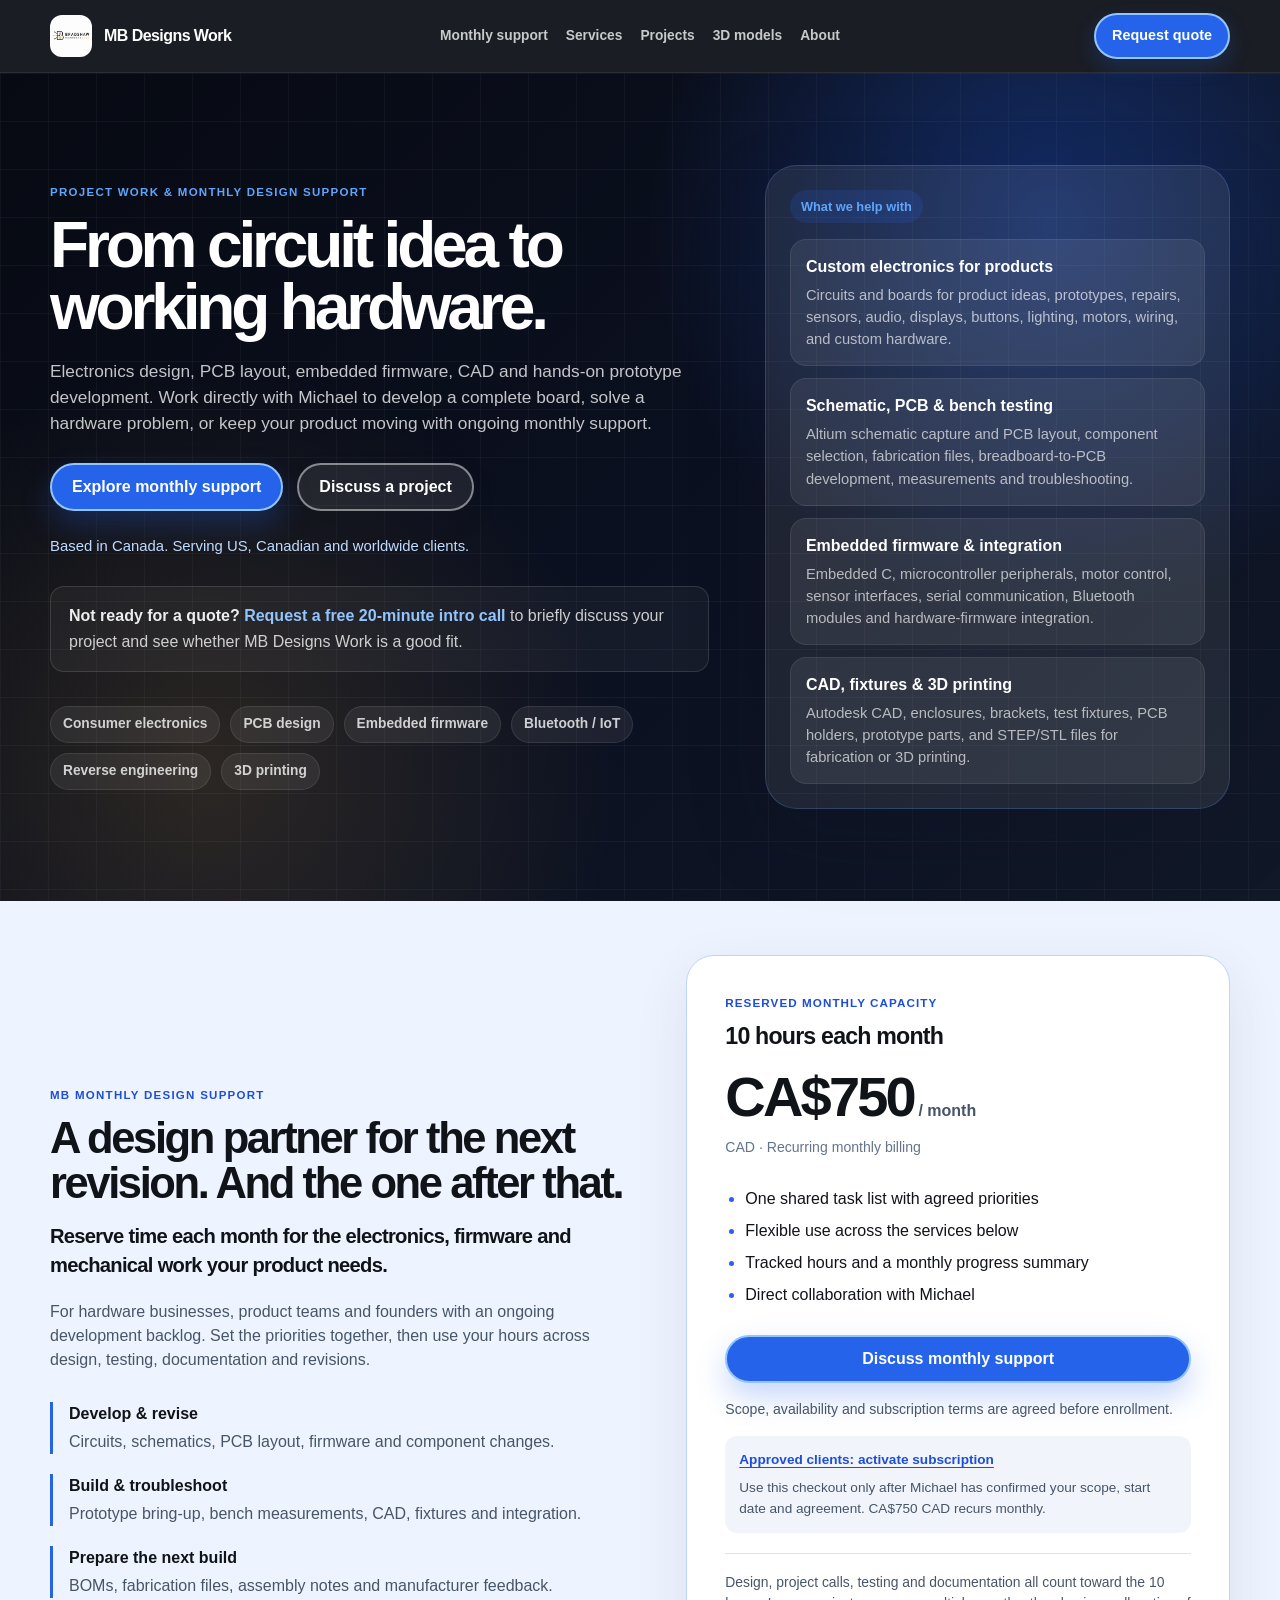
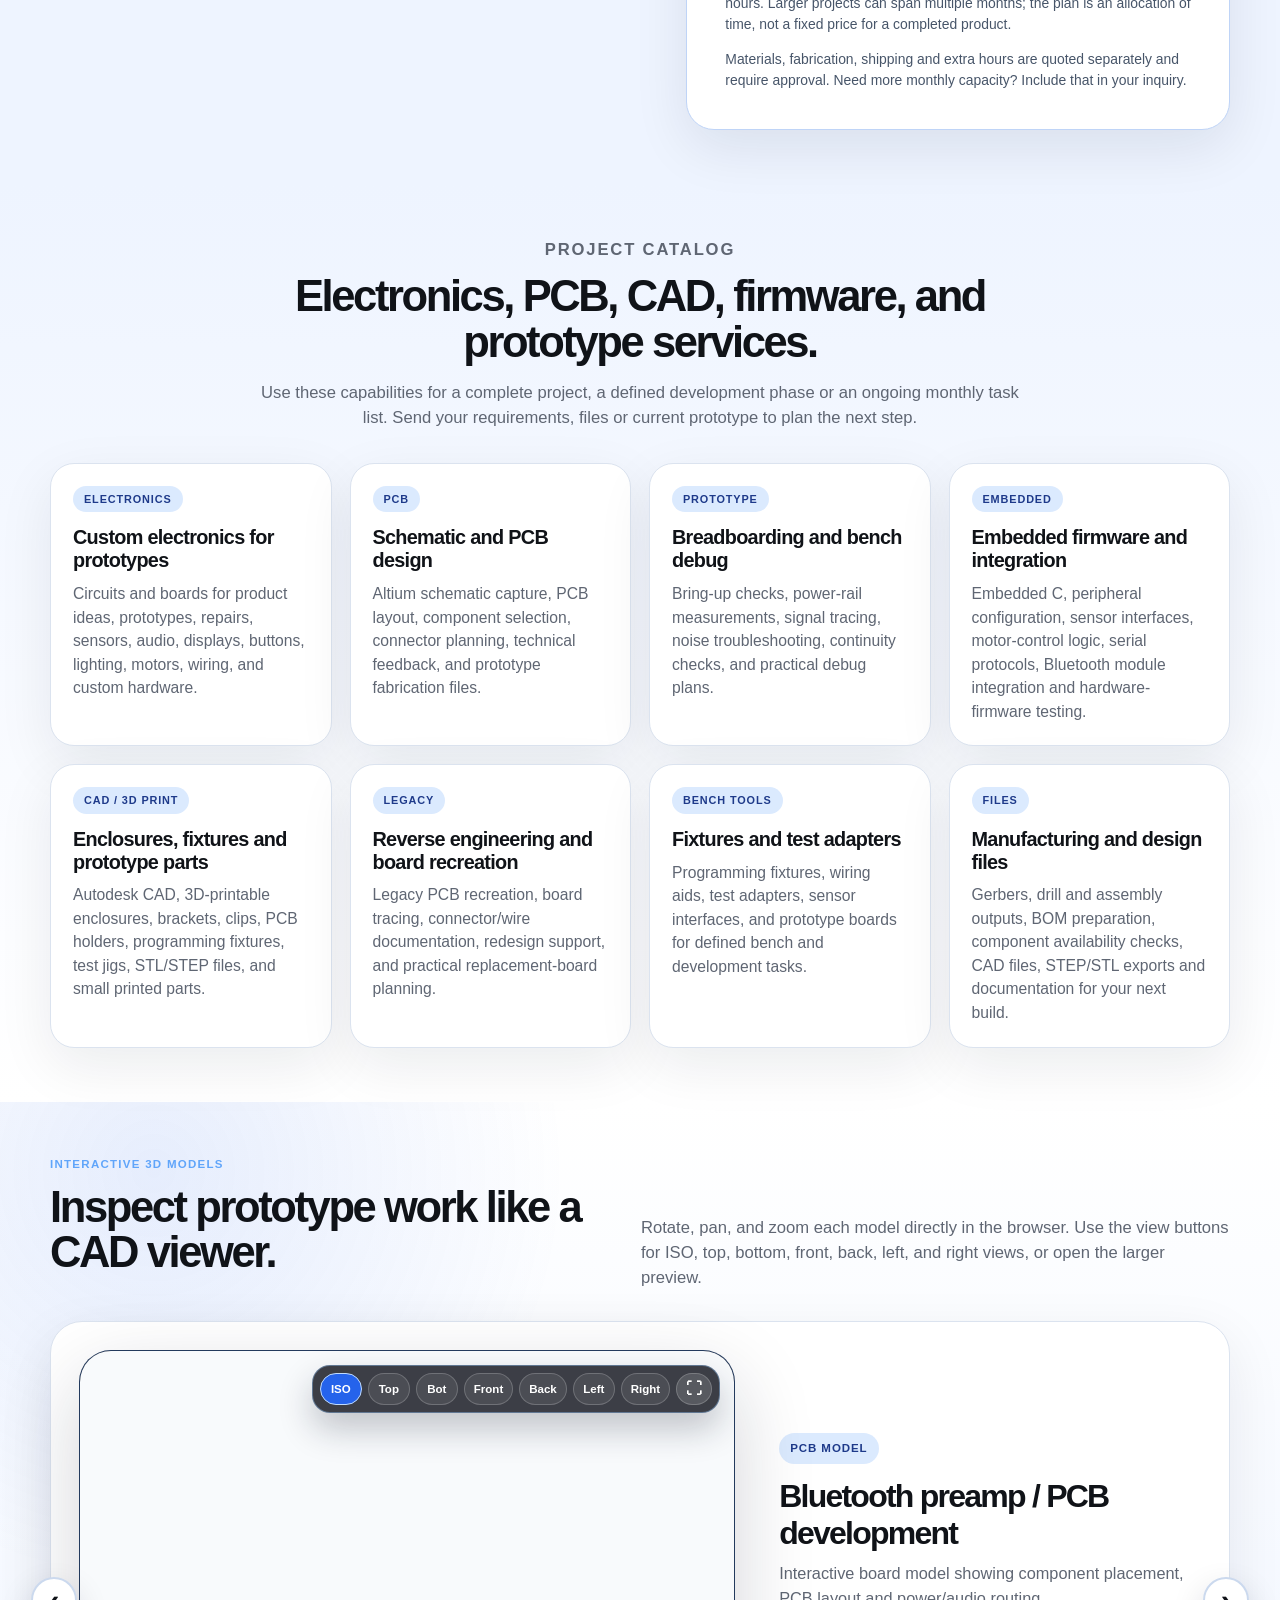
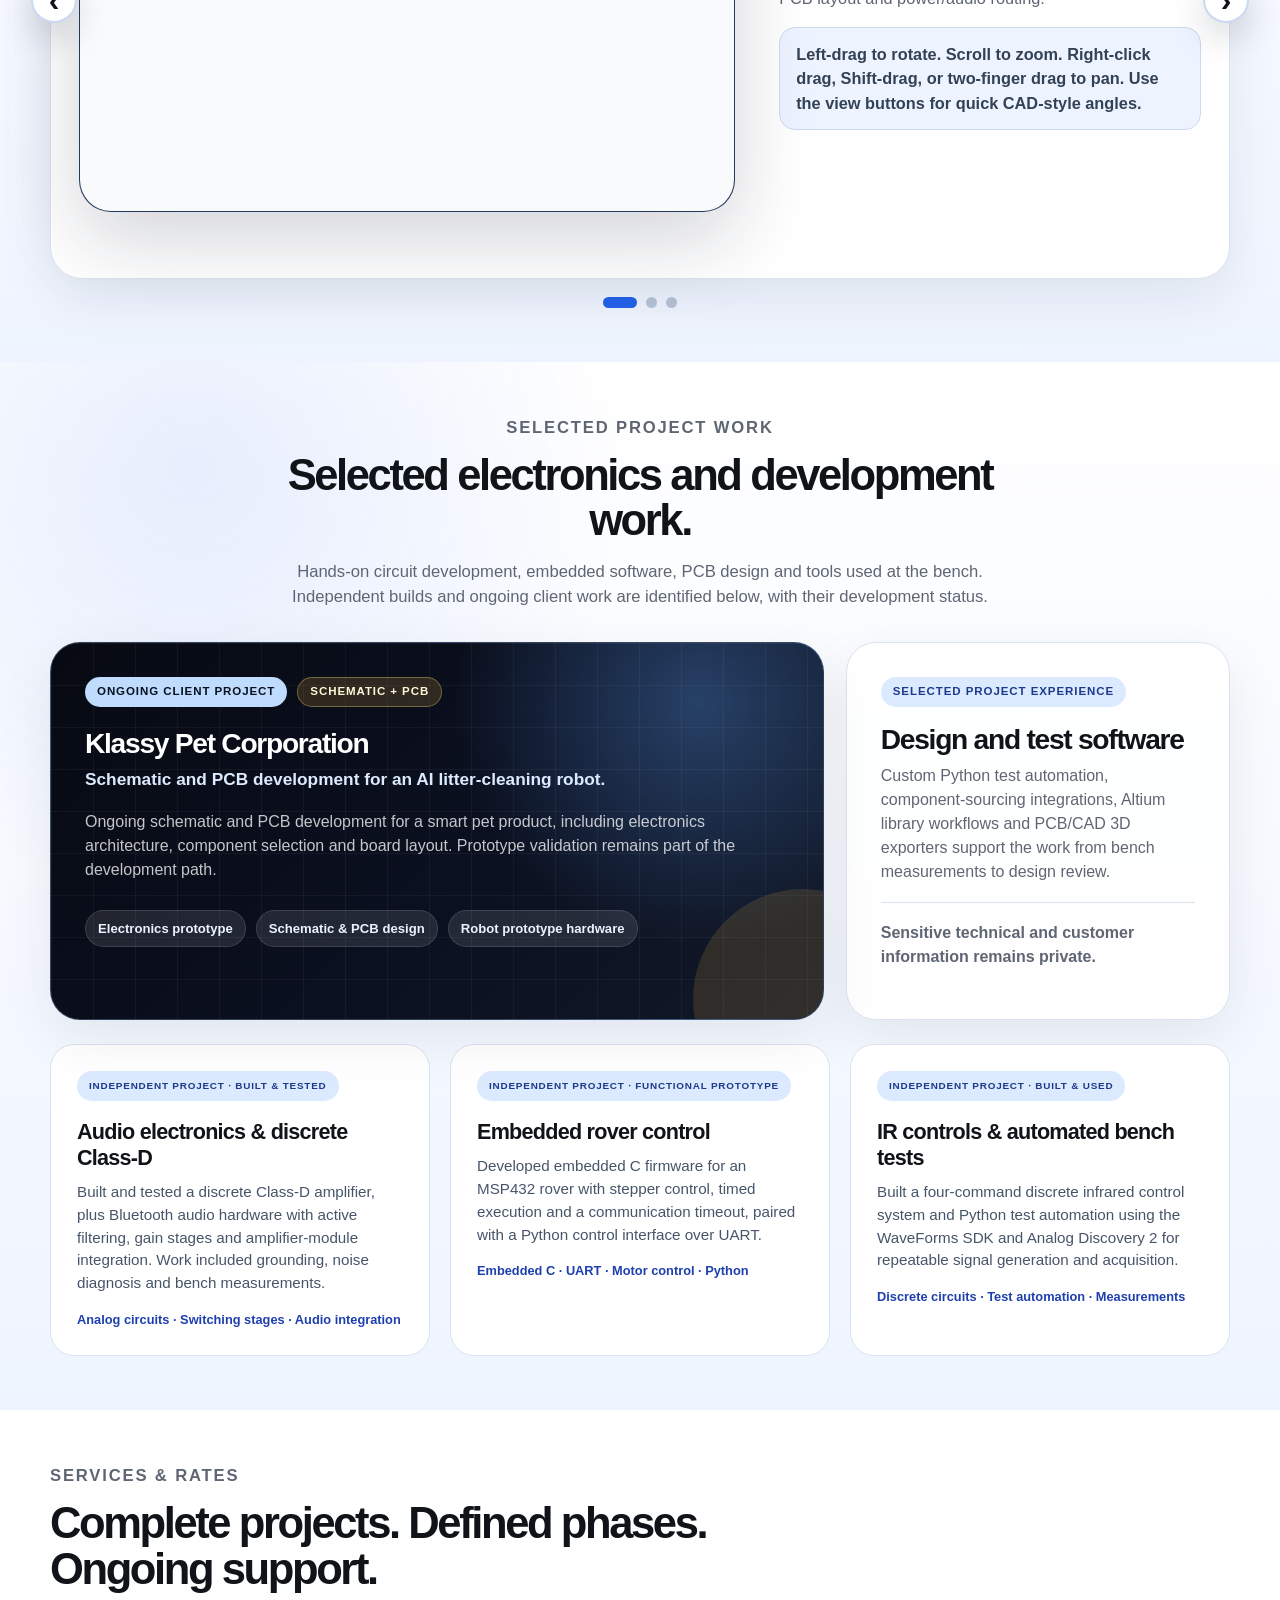
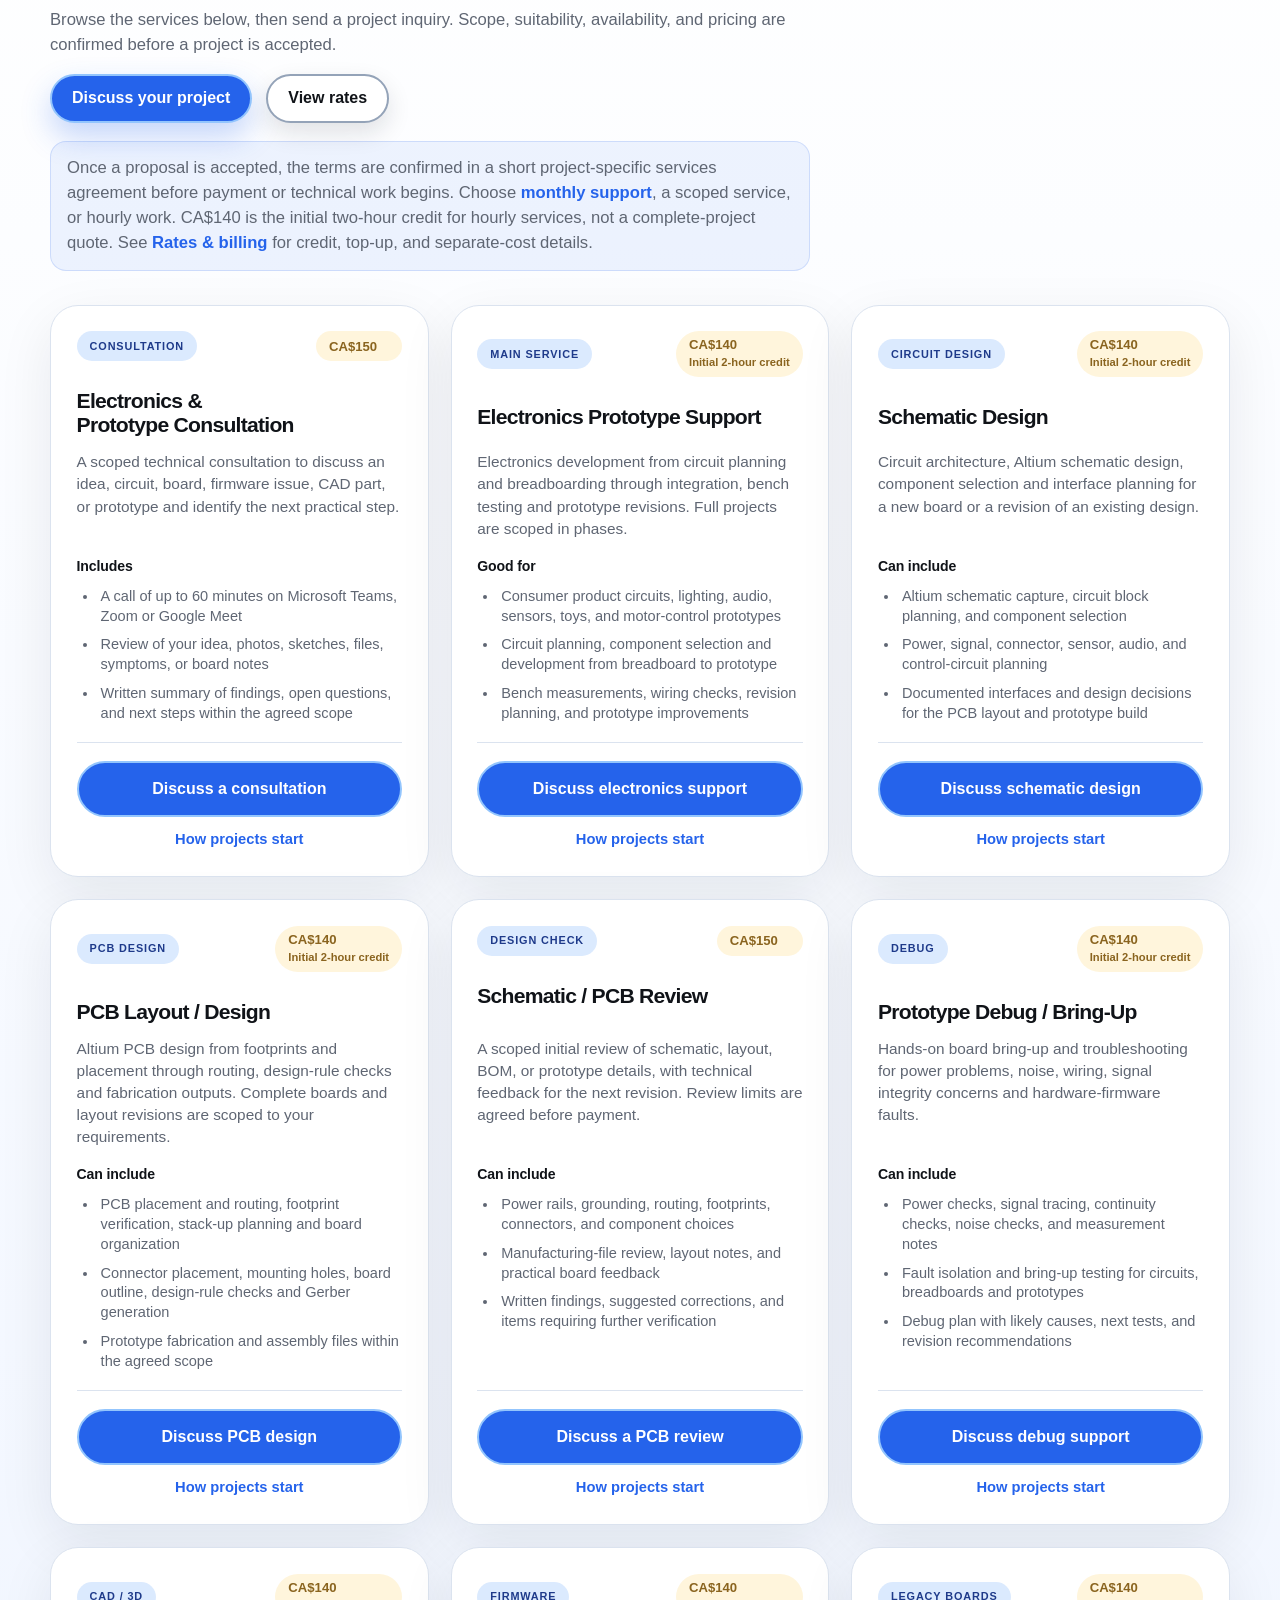
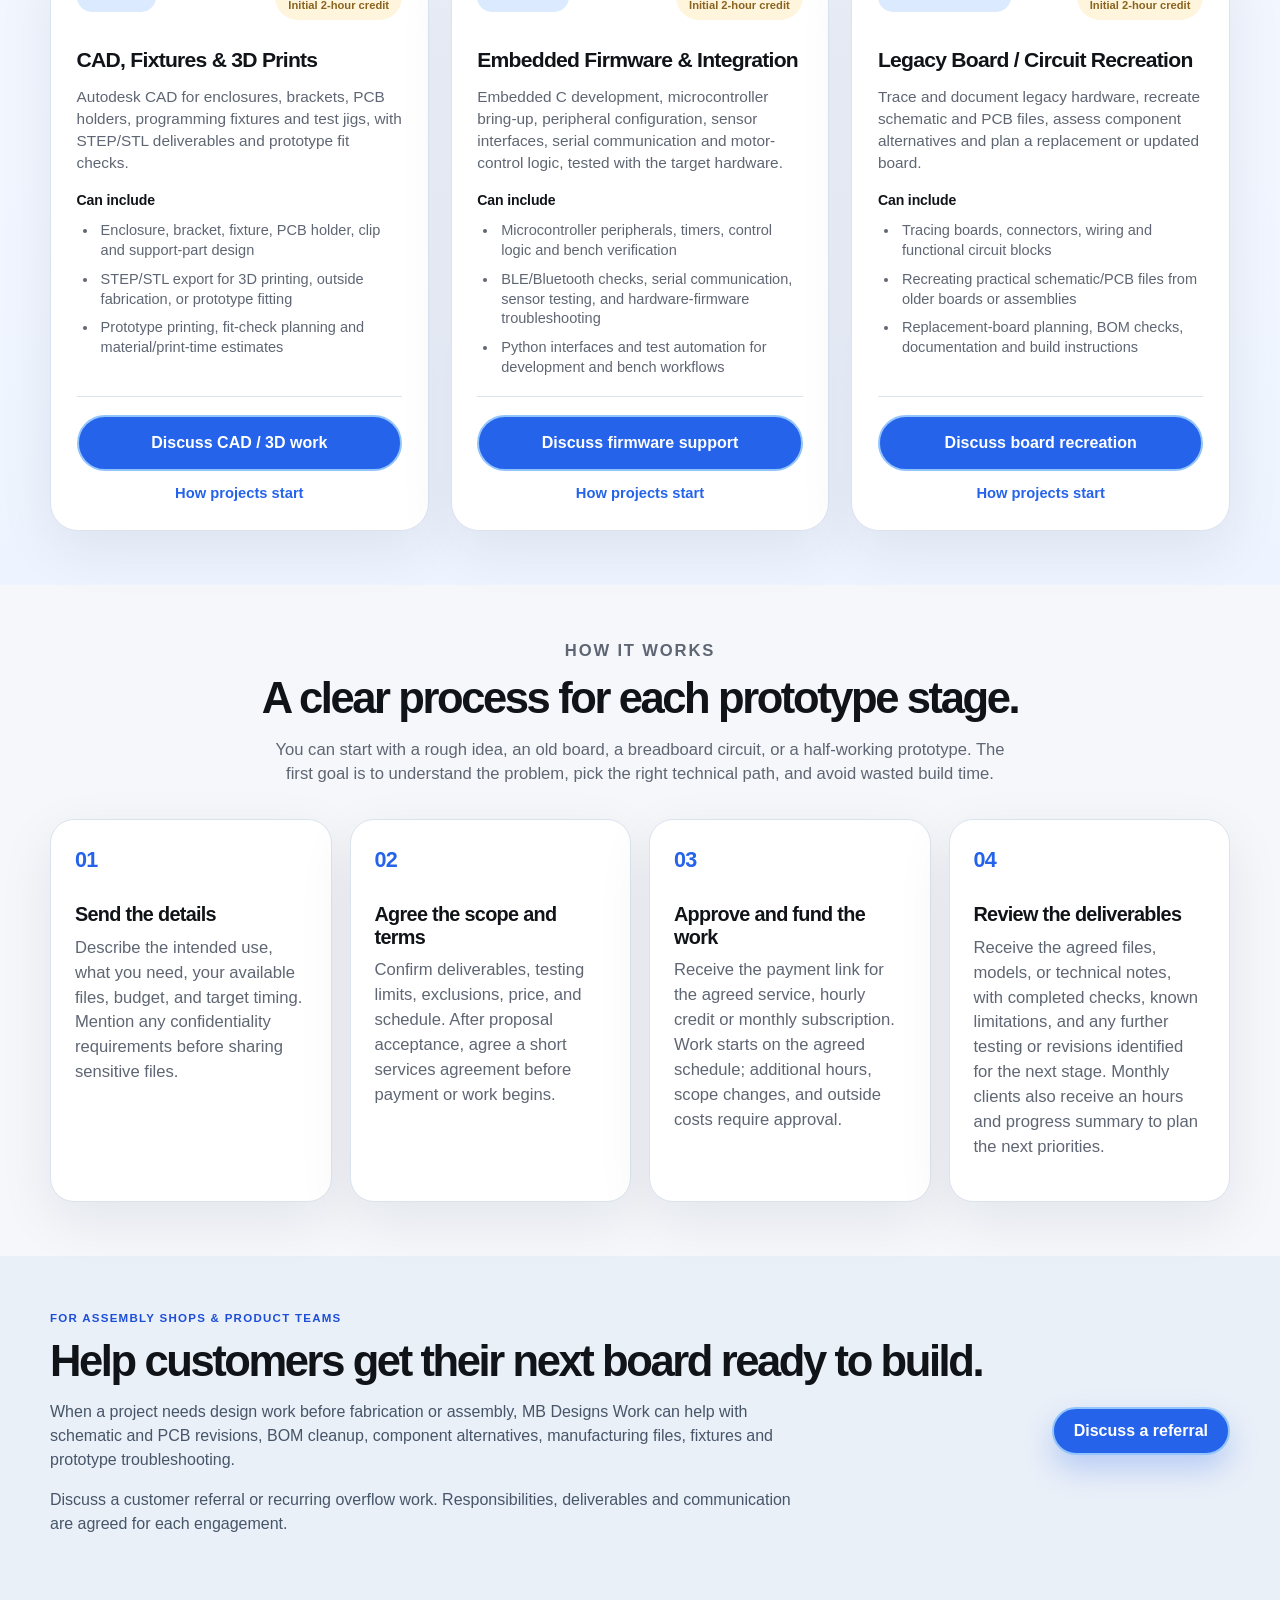
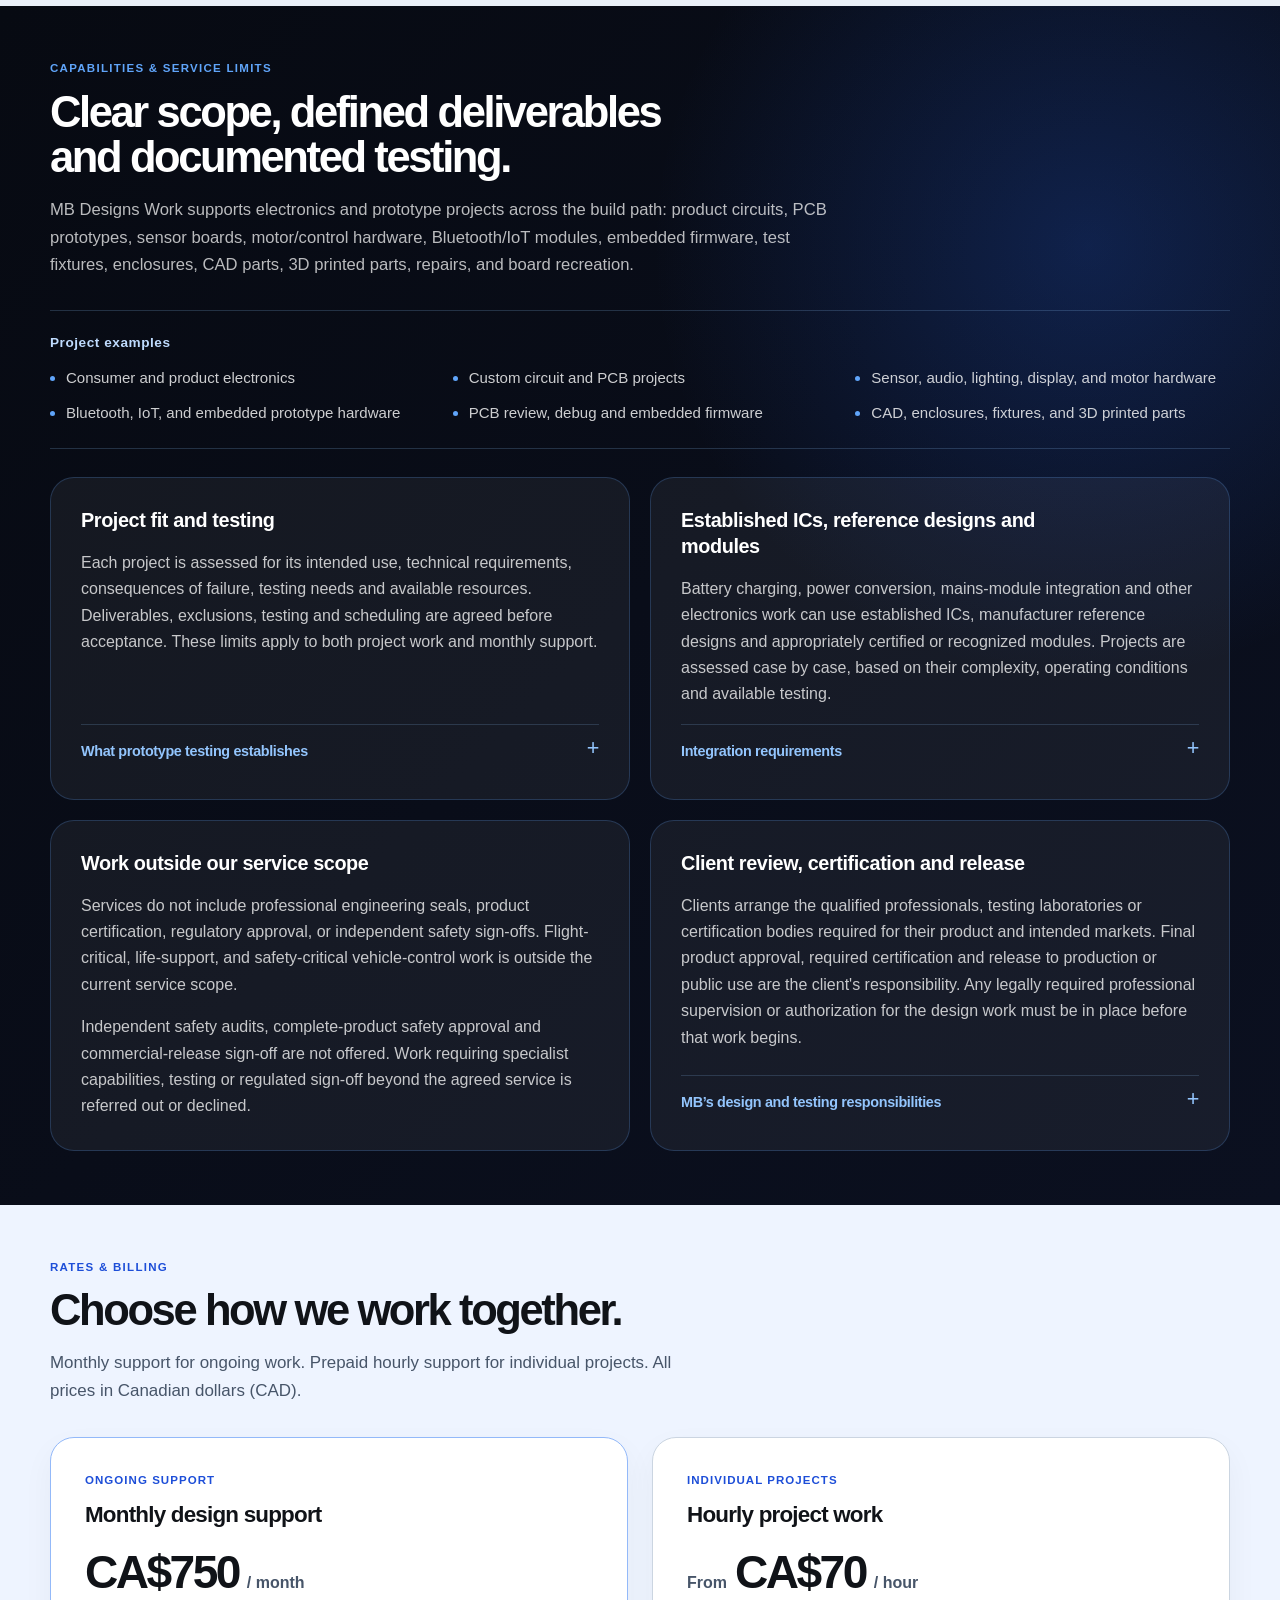
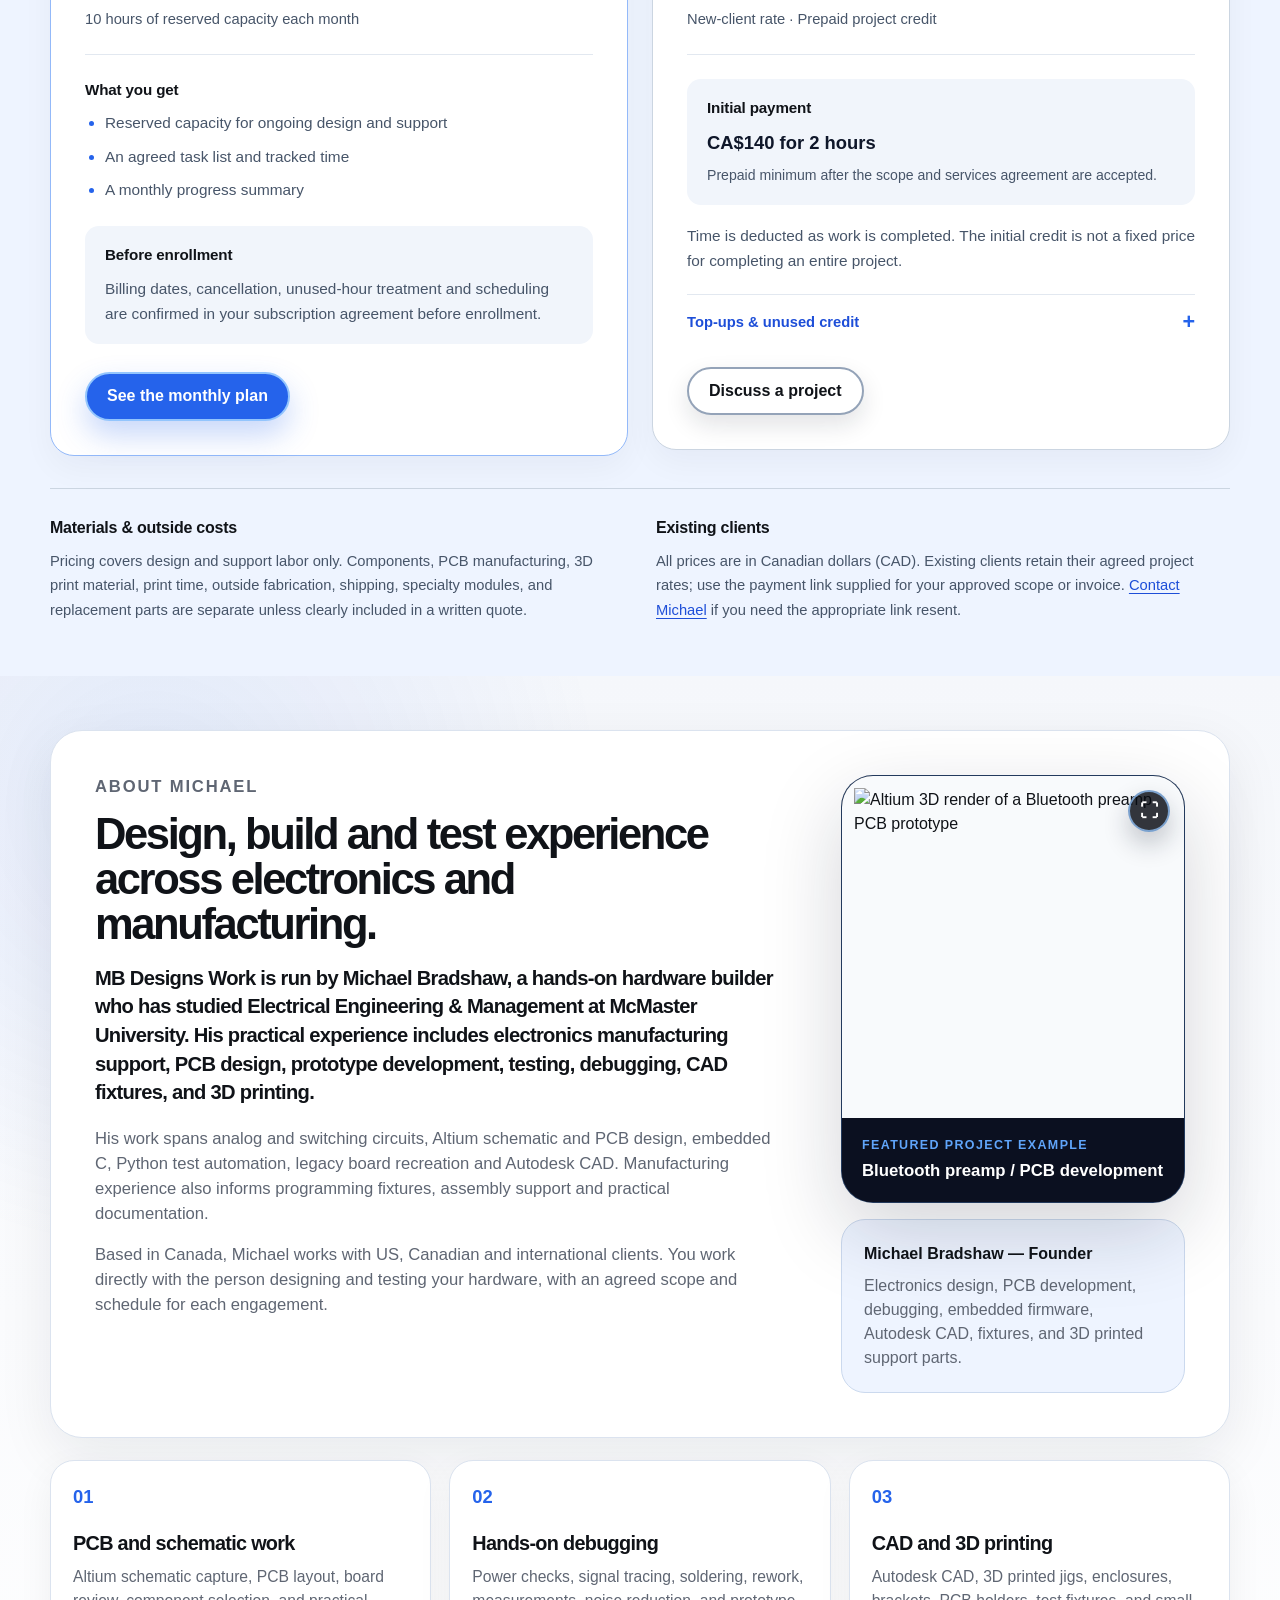
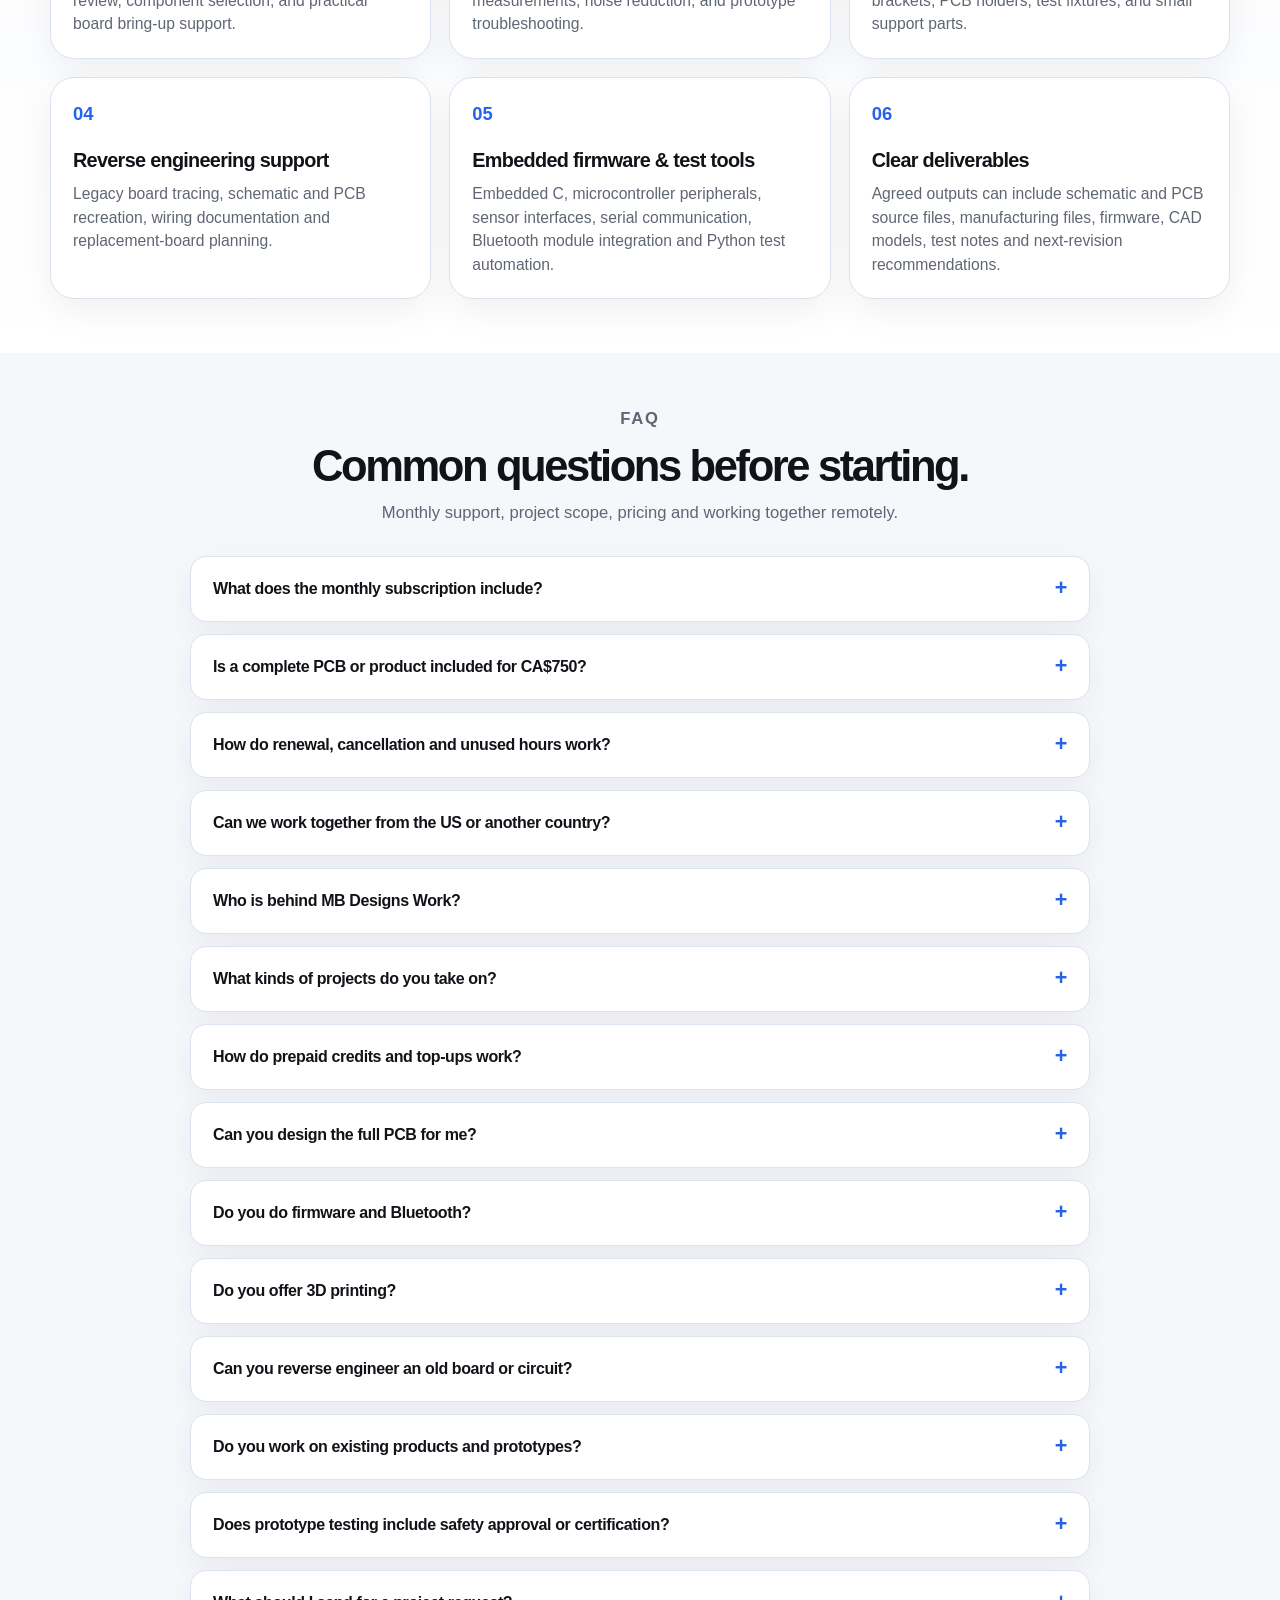
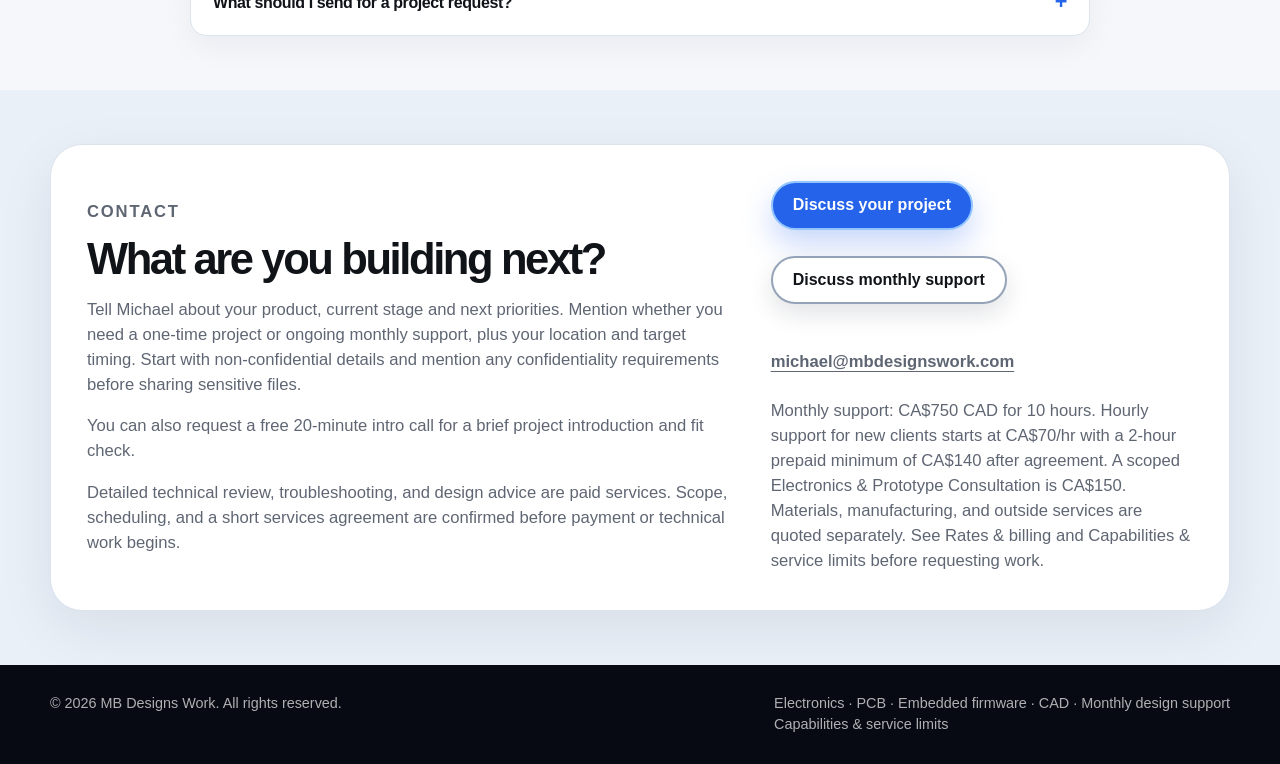
==== commit c338a58d: "Separate monthly and hourly pricing into clear responsive cards Make rates, reserved hours and the i" ====
--- a/index.html
+++ b/index.html
@@ -18,7 +18,7 @@
   <link rel="shortcut icon" href="assets/logo.png?v=4" />
   <link rel="apple-touch-icon" href="assets/logo.png?v=4" />
 
-  <link rel="stylesheet" href="style.css?v=19" />
+  <link rel="stylesheet" href="style.css?v=20" />
 
   <style>
     .hero-intro-call {
@@ -1013,50 +1013,74 @@
       </div>
     </section>
 
-    <section class="section pricing-section" id="pricing">
-      <div class="site-width section-grid">
-        <div class="section-copy">
+    <section class="section pricing-section" id="pricing" aria-labelledby="pricing-heading">
+      <div class="site-width">
+        <header class="pricing-heading">
           <p class="eyebrow">Rates &amp; billing</p>
-          <h2>Choose monthly support or project-based work.</h2>
-        </div>
-
-        <div class="section-body">
-          <p class="lead-text pricing-lead"><strong>Monthly support: CA$750/month for 10 hours.</strong>
-            Reserved capacity, an agreed task list, tracked time and a monthly progress summary.
-            <a href="#monthly-support">See the monthly plan</a>. Billing dates, cancellation, unused-hour treatment
-            and scheduling are confirmed in your subscription agreement before enrollment.</p>
-
-          <h3>Hourly project work</h3>
-          <p>
-            Project support for new clients starts at CA$70/hr. After the scope and services agreement are accepted,
-            hourly work begins with a 2-hour prepaid minimum of CA$140. Time is deducted as work is completed;
-            the initial credit is not a fixed price for completing an entire project.
-          </p>
-
-          <p>
-            Work pauses when the available credit is used. Further work requires approval and prepayment of
-            a minimum 2-hour top-up at the agreed rate. Scope changes and additional costs are confirmed before
-            they are incurred.
-          </p>
-
-          <p>
-            For hourly work, the credit policy is confirmed in the project agreement before payment: when a project
-            finishes, unused credit of 2 hours or less stays on file for future work; more than 2 unused hours
-            can be refunded on request or retained as credit. This policy is subject to any refund or cancellation
-            rights required by applicable law.
-          </p>
-
-          <p>
-            Pricing covers design and support labor only. Components, PCB manufacturing, 3D print material,
-            print time, outside fabrication, shipping, specialty modules, and replacement parts are separate unless
-            clearly included in a written quote.
-          </p>
-          <p>
-            All prices are in Canadian dollars (CAD). Existing clients retain their agreed project rates;
-            use the payment link supplied for your approved scope or invoice.
-            <a href="#contact">Contact Michael</a> if you need the appropriate link resent.
-          </p>
-        </div>
+          <h2 id="pricing-heading">Choose how we work together.</h2>
+          <p>Monthly support for ongoing work. Prepaid hourly support for individual projects. All prices in Canadian dollars (CAD).</p>
+        </header>
+
+        <div class="pricing-options">
+          <article class="rate-card rate-card-monthly" aria-labelledby="monthly-rate-heading">
+            <div class="rate-card-header">
+              <p class="rate-label">Ongoing support</p>
+              <h3 id="monthly-rate-heading">Monthly design support</h3>
+              <p class="rate-price">CA$750 <span>/ month</span></p>
+              <p class="rate-allocation">10 hours of reserved capacity each month</p>
+            </div>
+            <div class="rate-card-content">
+              <h4>What you get</h4>
+              <ul class="rate-inclusions">
+                <li>Reserved capacity for ongoing design and support</li>
+                <li>An agreed task list and tracked time</li>
+                <li>A monthly progress summary</li>
+              </ul>
+              <div class="rate-terms">
+                <h4>Before enrollment</h4>
+                <p>Billing dates, cancellation, unused-hour treatment and scheduling are confirmed in your subscription agreement before enrollment.</p>
+              </div>
+            </div>
+            <a class="btn btn-primary rate-cta" href="#monthly-support">See the monthly plan</a>
+          </article>
+
+          <article class="rate-card" aria-labelledby="hourly-rate-heading">
+            <div class="rate-card-header">
+              <p class="rate-label">Individual projects</p>
+              <h3 id="hourly-rate-heading">Hourly project work</h3>
+              <p class="rate-price"><span class="rate-from">From</span> CA$70 <span>/ hour</span></p>
+              <p class="rate-allocation">New-client rate &middot; Prepaid project credit</p>
+            </div>
+            <div class="rate-card-content">
+              <div class="rate-credit">
+                <h4>Initial payment</h4>
+                <p><strong>CA$140 for 2 hours</strong><span>Prepaid minimum after the scope and services agreement are accepted.</span></p>
+              </div>
+              <p>Time is deducted as work is completed. The initial credit is not a fixed price for completing an entire project.</p>
+              <details class="rate-details">
+                <summary>Top-ups &amp; unused credit</summary>
+                <div class="rate-details-body">
+                  <h4>Continuing the work</h4>
+                  <p>Work pauses when the available credit is used. Further work requires approval and prepayment of a minimum 2-hour top-up at the agreed rate. Scope changes and additional costs are confirmed before they are incurred.</p>
+                  <h4>When the project finishes</h4>
+                  <p>For hourly work, the credit policy is confirmed in the project agreement before payment: when a project finishes, unused credit of 2 hours or less stays on file for future work; more than 2 unused hours can be refunded on request or retained as credit. This policy is subject to any refund or cancellation rights required by applicable law.</p>
+                </div>
+              </details>
+            </div>
+            <a class="btn btn-secondary rate-cta" href="#contact">Discuss a project</a>
+          </article>
+        </div>
+
+        <aside class="billing-notes" aria-label="Costs and existing-client billing">
+          <div>
+            <h3>Materials &amp; outside costs</h3>
+            <p>Pricing covers design and support labor only. Components, PCB manufacturing, 3D print material, print time, outside fabrication, shipping, specialty modules, and replacement parts are separate unless clearly included in a written quote.</p>
+          </div>
+          <div>
+            <h3>Existing clients</h3>
+            <p>All prices are in Canadian dollars (CAD). Existing clients retain their agreed project rates; use the payment link supplied for your approved scope or invoice. <a href="#contact">Contact Michael</a> if you need the appropriate link resent.</p>
+          </div>
+        </aside>
       </div>
     </section>
 
--- a/style.css
+++ b/style.css
@@ -1052,6 +1052,242 @@
 .pricing-section {
   background: var(--surface-2);
 }
+
+/* Separate the two purchasing options from their billing policies. */
+.pricing-heading {
+  max-width: 800px;
+  margin-bottom: 32px;
+}
+
+.pricing-heading h2 {
+  text-wrap: balance;
+}
+
+.pricing-heading > p:last-child {
+  margin-bottom: 0;
+  max-width: 66ch;
+  color: #475569;
+  font-size: 1.06rem;
+  line-height: 1.65;
+}
+
+.pricing-heading .eyebrow {
+  color: #1d4ed8;
+}
+
+.pricing-options {
+  display: grid;
+  grid-template-columns: repeat(2, minmax(0, 1fr));
+  gap: 24px;
+  align-items: start;
+}
+
+.rate-card {
+  display: flex;
+  flex-direction: column;
+  min-width: 0;
+  padding: clamp(24px, 3vw, 34px);
+  border: 1px solid #cbd5e1;
+  border-radius: var(--radius-lg);
+  background: #fff;
+  box-shadow: 0 12px 32px rgba(15, 23, 42, 0.045);
+}
+
+.rate-card-monthly {
+  border-color: #93b9f9;
+}
+
+.rate-card-header {
+  padding-bottom: 24px;
+  border-bottom: 1px solid #e2e8f0;
+}
+
+.rate-card .rate-label {
+  margin: 0 0 12px;
+  color: #1d4ed8;
+  font-size: 0.72rem;
+  font-weight: 800;
+  text-transform: uppercase;
+  letter-spacing: 0.09em;
+}
+
+.rate-card h3 {
+  margin: 0 0 18px;
+  font-size: 1.4rem;
+  line-height: 1.25;
+  letter-spacing: -0.035em;
+}
+
+.rate-card .rate-price {
+  display: flex;
+  flex-wrap: wrap;
+  align-items: baseline;
+  gap: 8px;
+  margin: 0 0 10px;
+  color: var(--ink);
+  font-size: clamp(2.25rem, 3.6vw, 3.25rem);
+  font-weight: 900;
+  line-height: 1.1;
+  letter-spacing: -0.055em;
+}
+
+.rate-price span {
+  color: #475569;
+  font-size: 1rem;
+  font-weight: 600;
+  line-height: 1.4;
+  letter-spacing: 0;
+  white-space: nowrap;
+}
+
+.rate-card .rate-allocation {
+  margin: 0;
+  color: #475569;
+  font-size: 0.92rem;
+  line-height: 1.5;
+}
+
+.rate-card-content {
+  padding-top: 24px;
+}
+
+.rate-card h4 {
+  margin: 0 0 10px;
+  font-size: 0.95rem;
+  font-weight: 750;
+  line-height: 1.4;
+}
+
+.rate-card-content p,
+.rate-inclusions {
+  color: #475569;
+  font-size: 0.96rem;
+  line-height: 1.65;
+}
+
+.rate-inclusions {
+  display: grid;
+  gap: 8px;
+  margin: 0 0 24px;
+  padding-left: 20px;
+}
+
+.rate-inclusions li::marker {
+  color: #2563eb;
+}
+
+.rate-terms,
+.rate-credit {
+  padding: 18px 20px;
+  border-radius: 14px;
+  background: #f1f5fb;
+}
+
+.rate-terms p,
+.rate-credit p {
+  margin: 0;
+}
+
+.rate-credit {
+  margin-bottom: 18px;
+}
+
+.rate-credit strong {
+  display: block;
+  margin-bottom: 5px;
+  color: #0f172a;
+  font-size: 1.15rem;
+}
+
+.rate-credit span {
+  display: block;
+  font-size: 0.88rem;
+}
+
+.rate-details {
+  margin-top: 20px;
+  border: 0;
+  border-top: 1px solid #e2e8f0;
+  border-radius: 0;
+  background: transparent;
+  box-shadow: none;
+  overflow: visible;
+}
+
+.rate-details summary {
+  min-height: 44px;
+  padding: 16px 0 2px;
+  color: #1d4ed8;
+  font-size: 0.92rem;
+  font-weight: 700;
+  letter-spacing: 0;
+  line-height: 1.5;
+}
+
+.rate-details-body {
+  padding-top: 20px;
+}
+
+.rate-details-body p {
+  margin: 0 0 20px;
+  padding: 0;
+}
+
+.rate-details-body p:last-child {
+  margin-bottom: 0;
+}
+
+.rate-card .rate-cta {
+  width: fit-content;
+  margin-top: 28px;
+}
+
+.billing-notes {
+  display: grid;
+  grid-template-columns: repeat(2, minmax(0, 1fr));
+  gap: 32px;
+  margin-top: 32px;
+  padding-top: 28px;
+  border-top: 1px solid #cbd5e1;
+}
+
+.billing-notes h3 {
+  margin: 0 0 10px;
+  font-size: 1rem;
+  letter-spacing: -0.015em;
+  line-height: 1.4;
+}
+
+.billing-notes p {
+  margin: 0;
+  color: #475569;
+  font-size: 0.92rem;
+  line-height: 1.65;
+}
+
+.billing-notes a {
+  color: #1d4ed8;
+  text-decoration: underline;
+  text-underline-offset: 3px;
+}
+
+@media (max-width: 760px) {
+  .pricing-options,
+  .billing-notes {
+    grid-template-columns: minmax(0, 1fr);
+    gap: 20px;
+  }
+
+  .rate-card .rate-cta {
+    width: 100%;
+  }
+
+  .billing-notes > div + div {
+    padding-top: 20px;
+    border-top: 1px solid #cbd5e1;
+  }
+}
+
 
 /* FAQ */
 
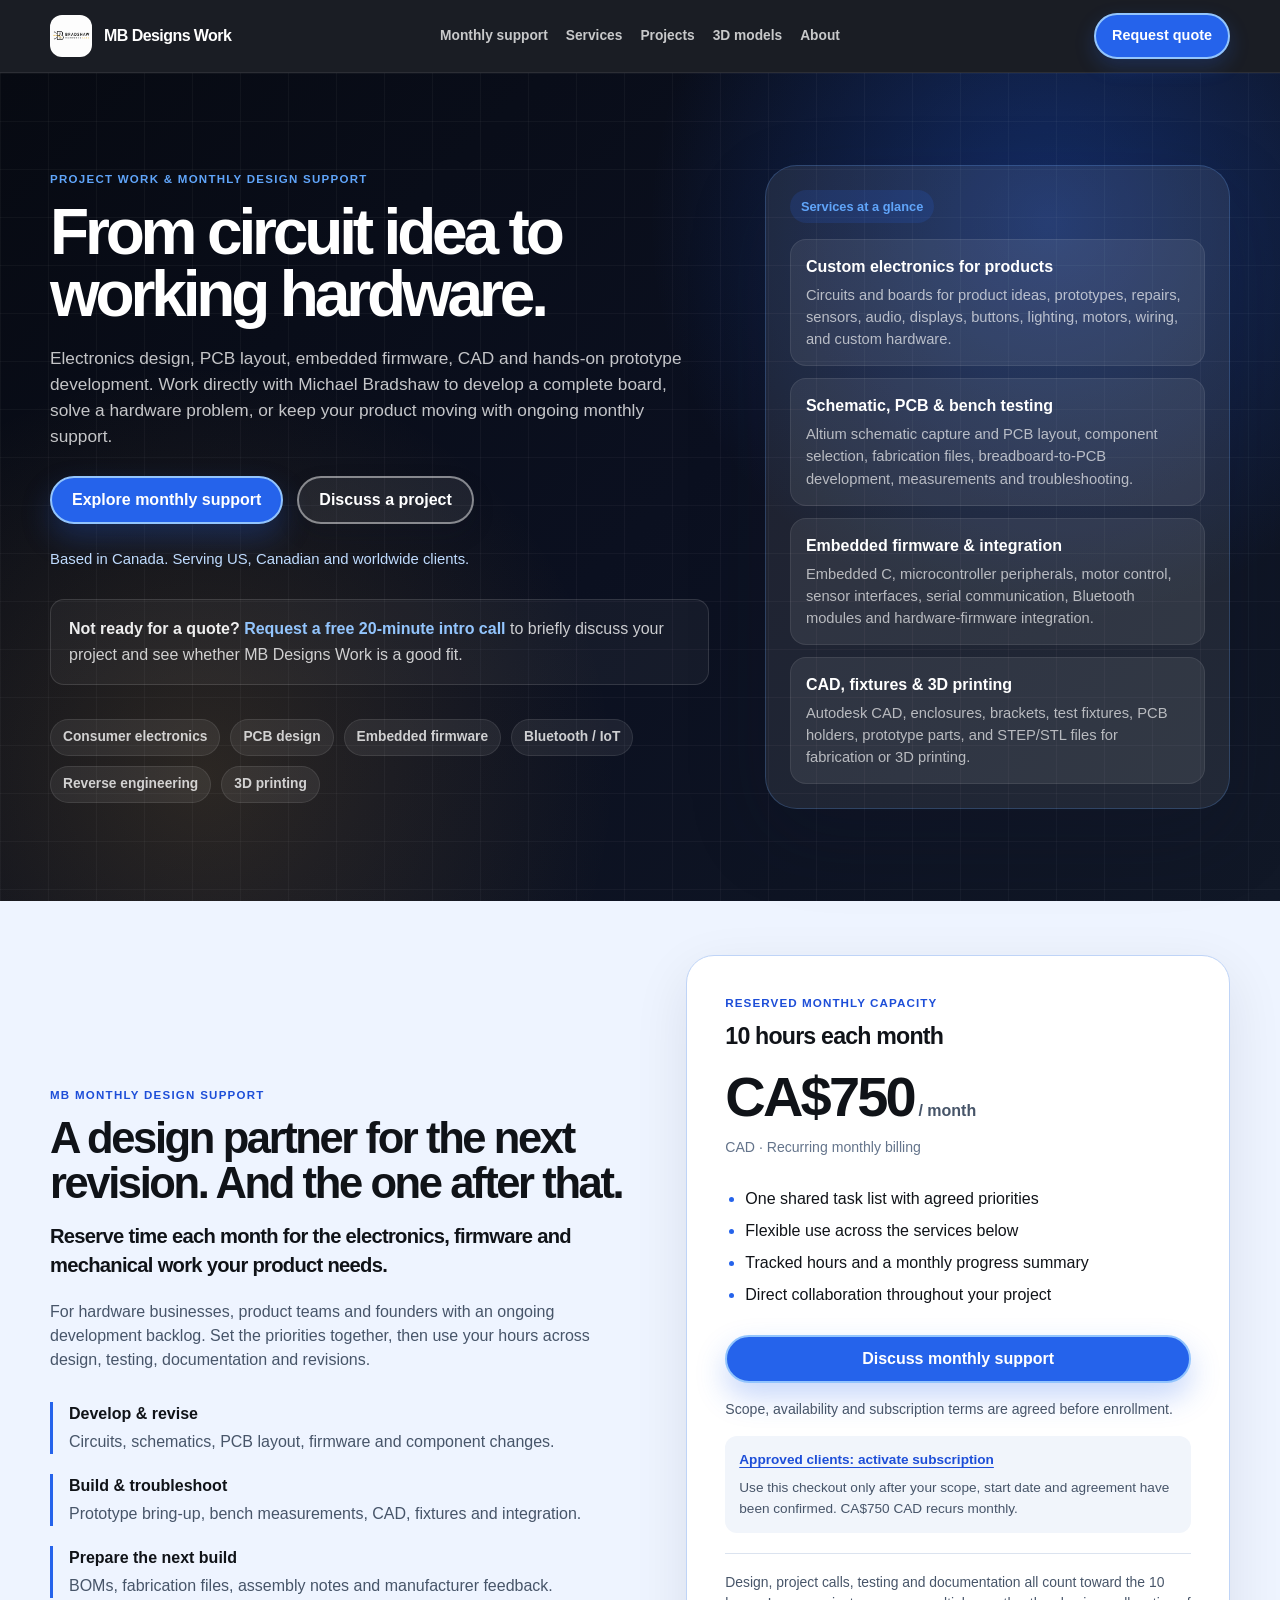
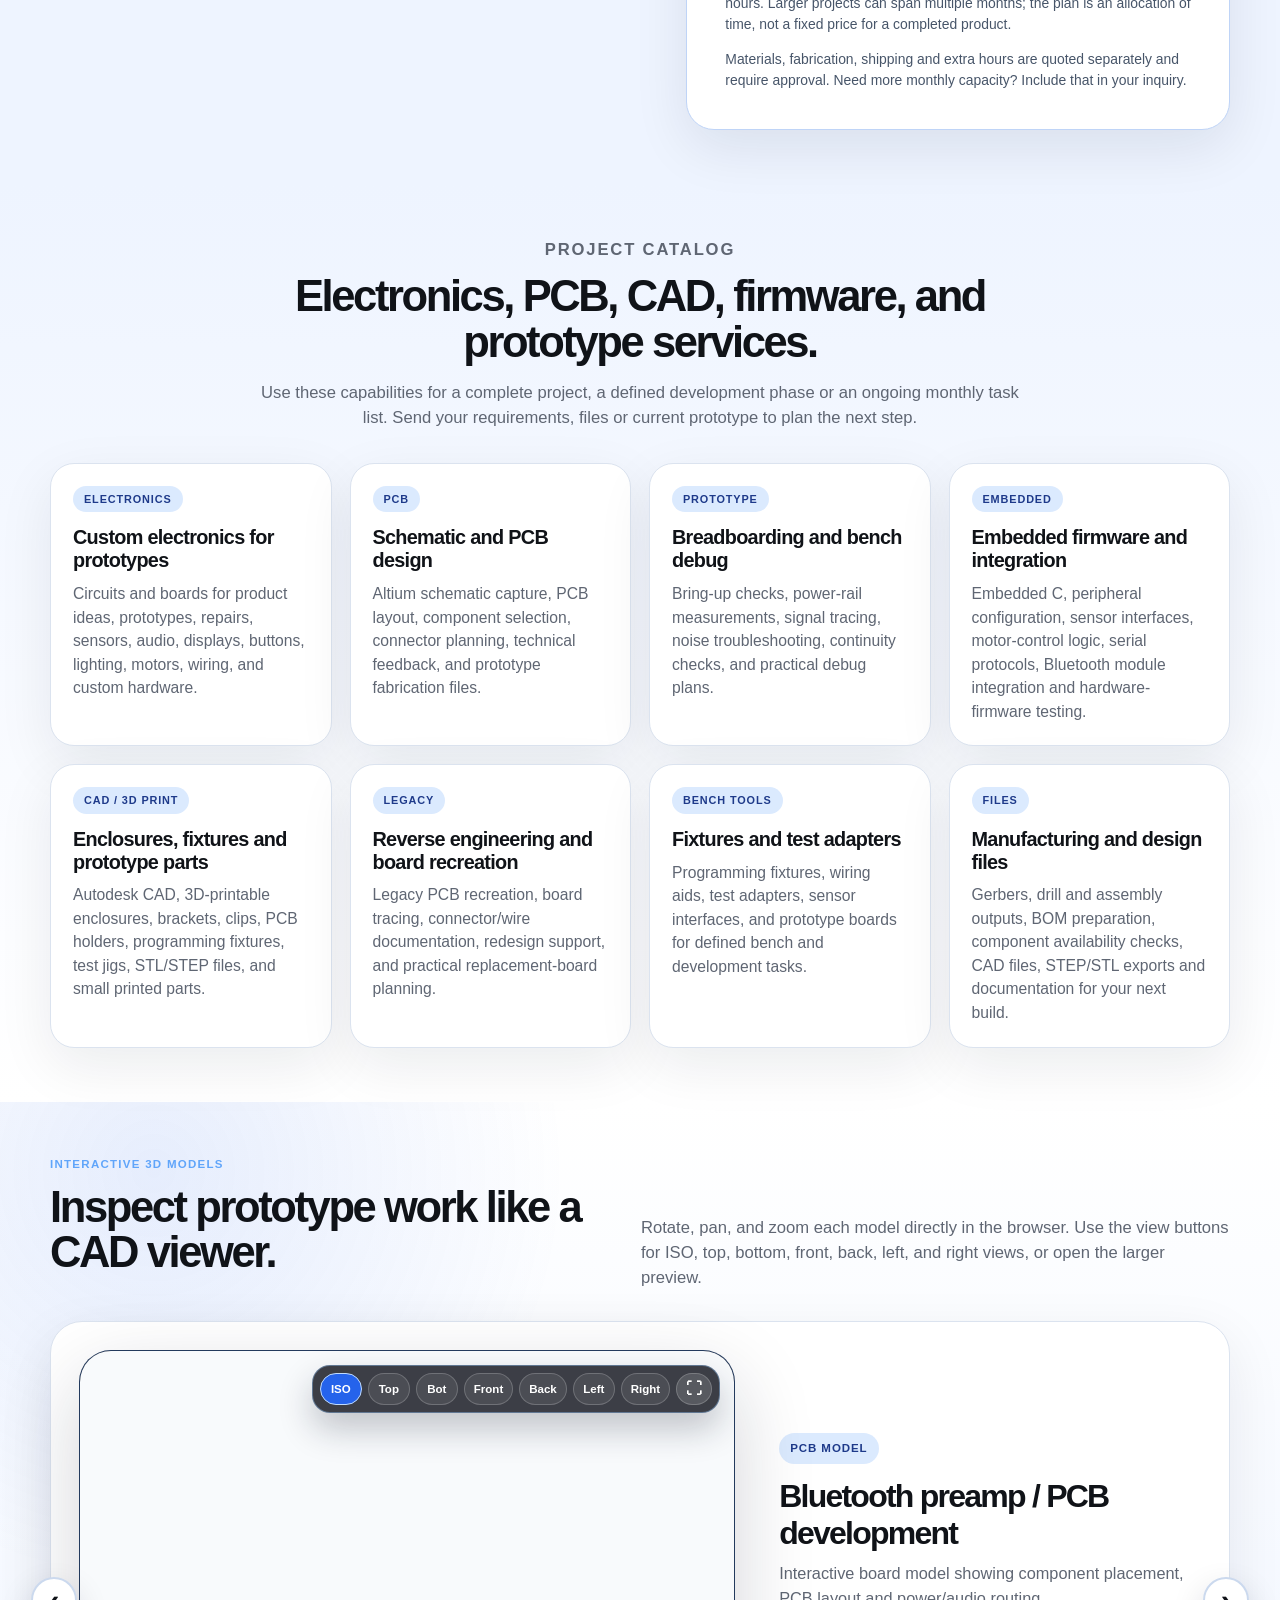
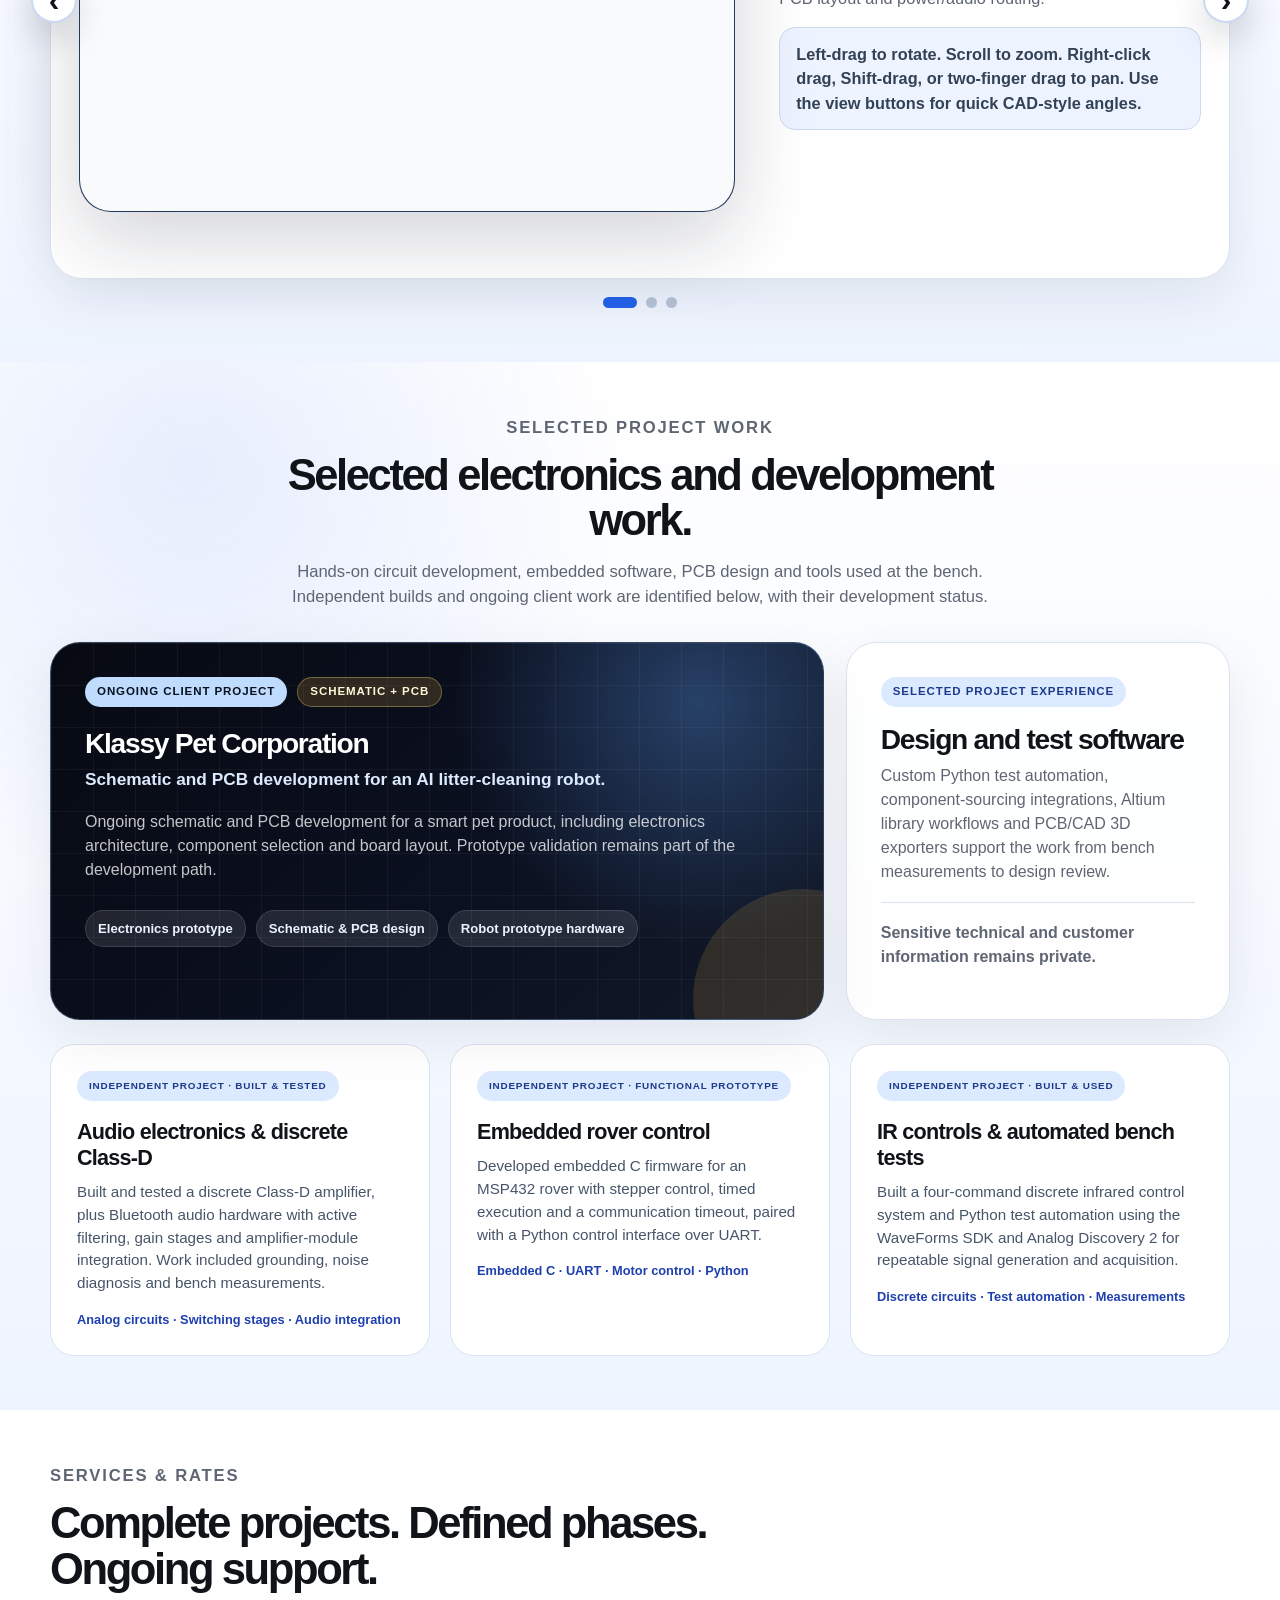
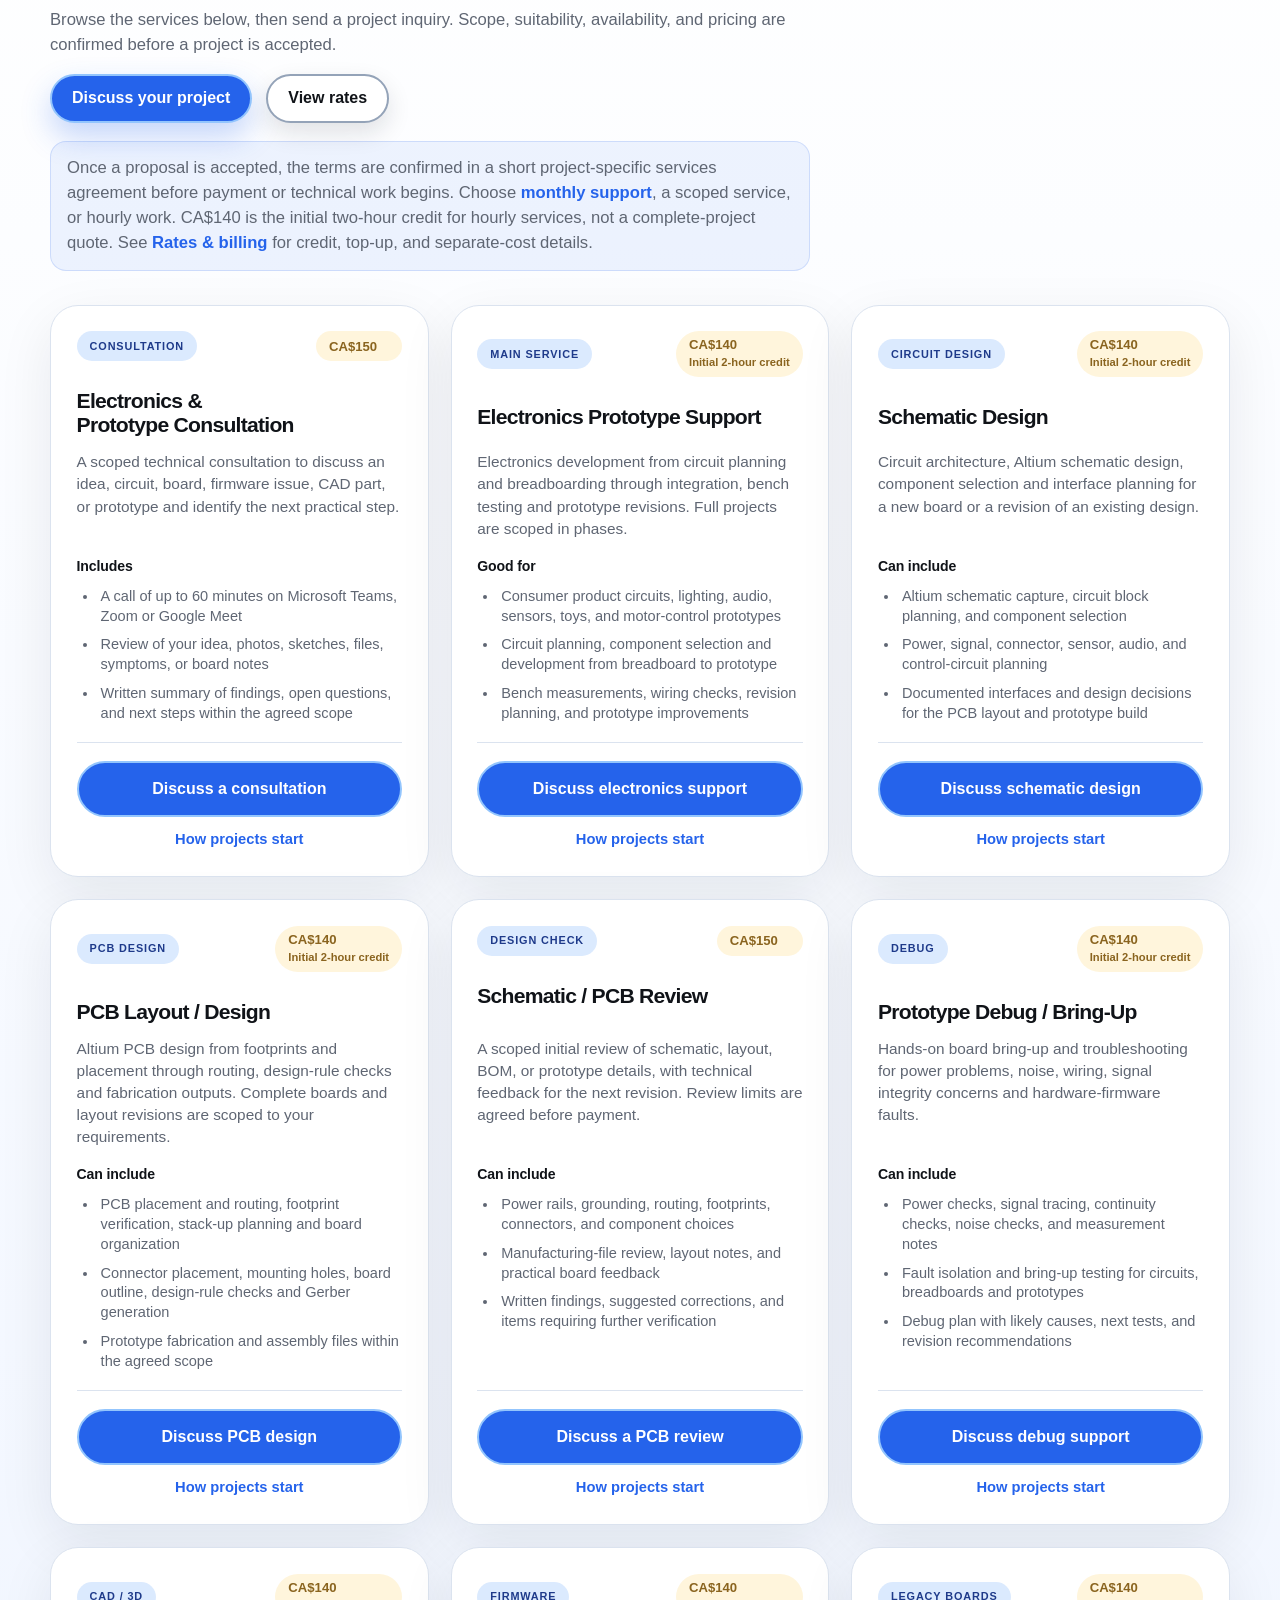
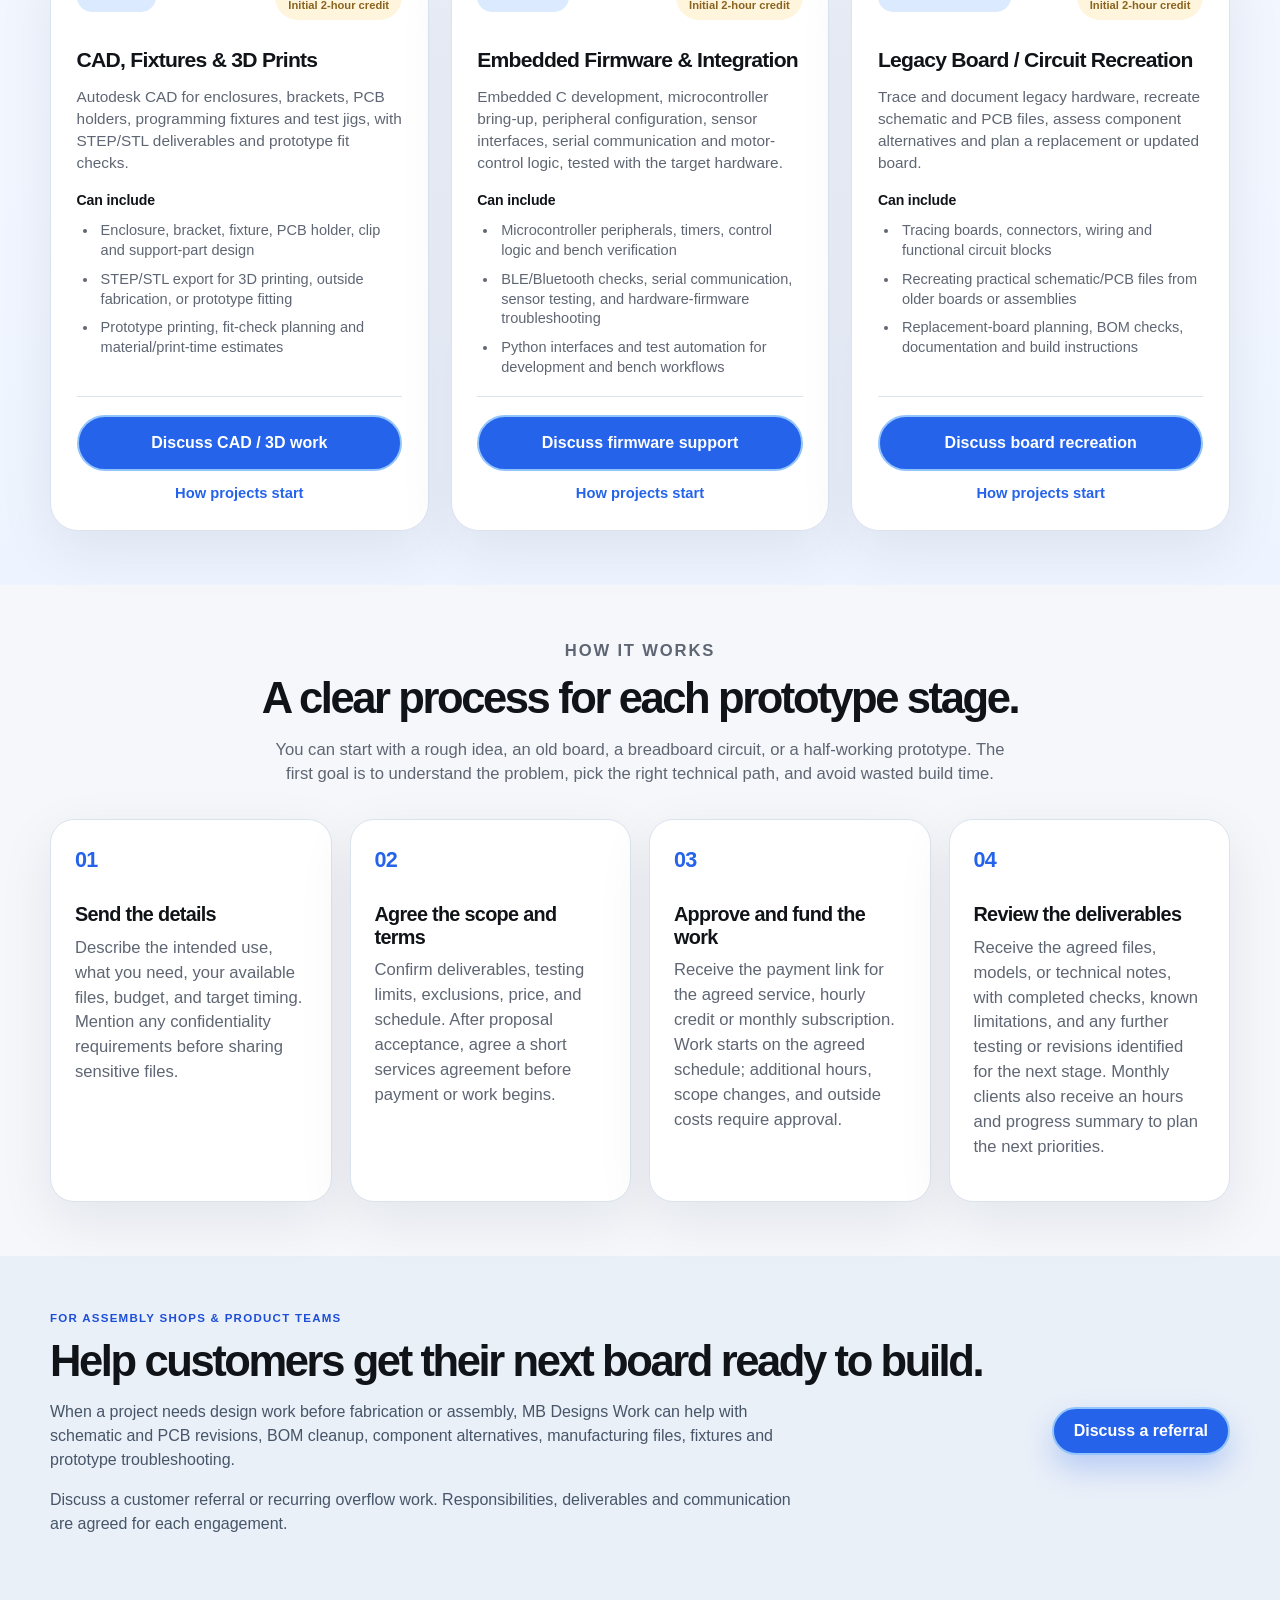
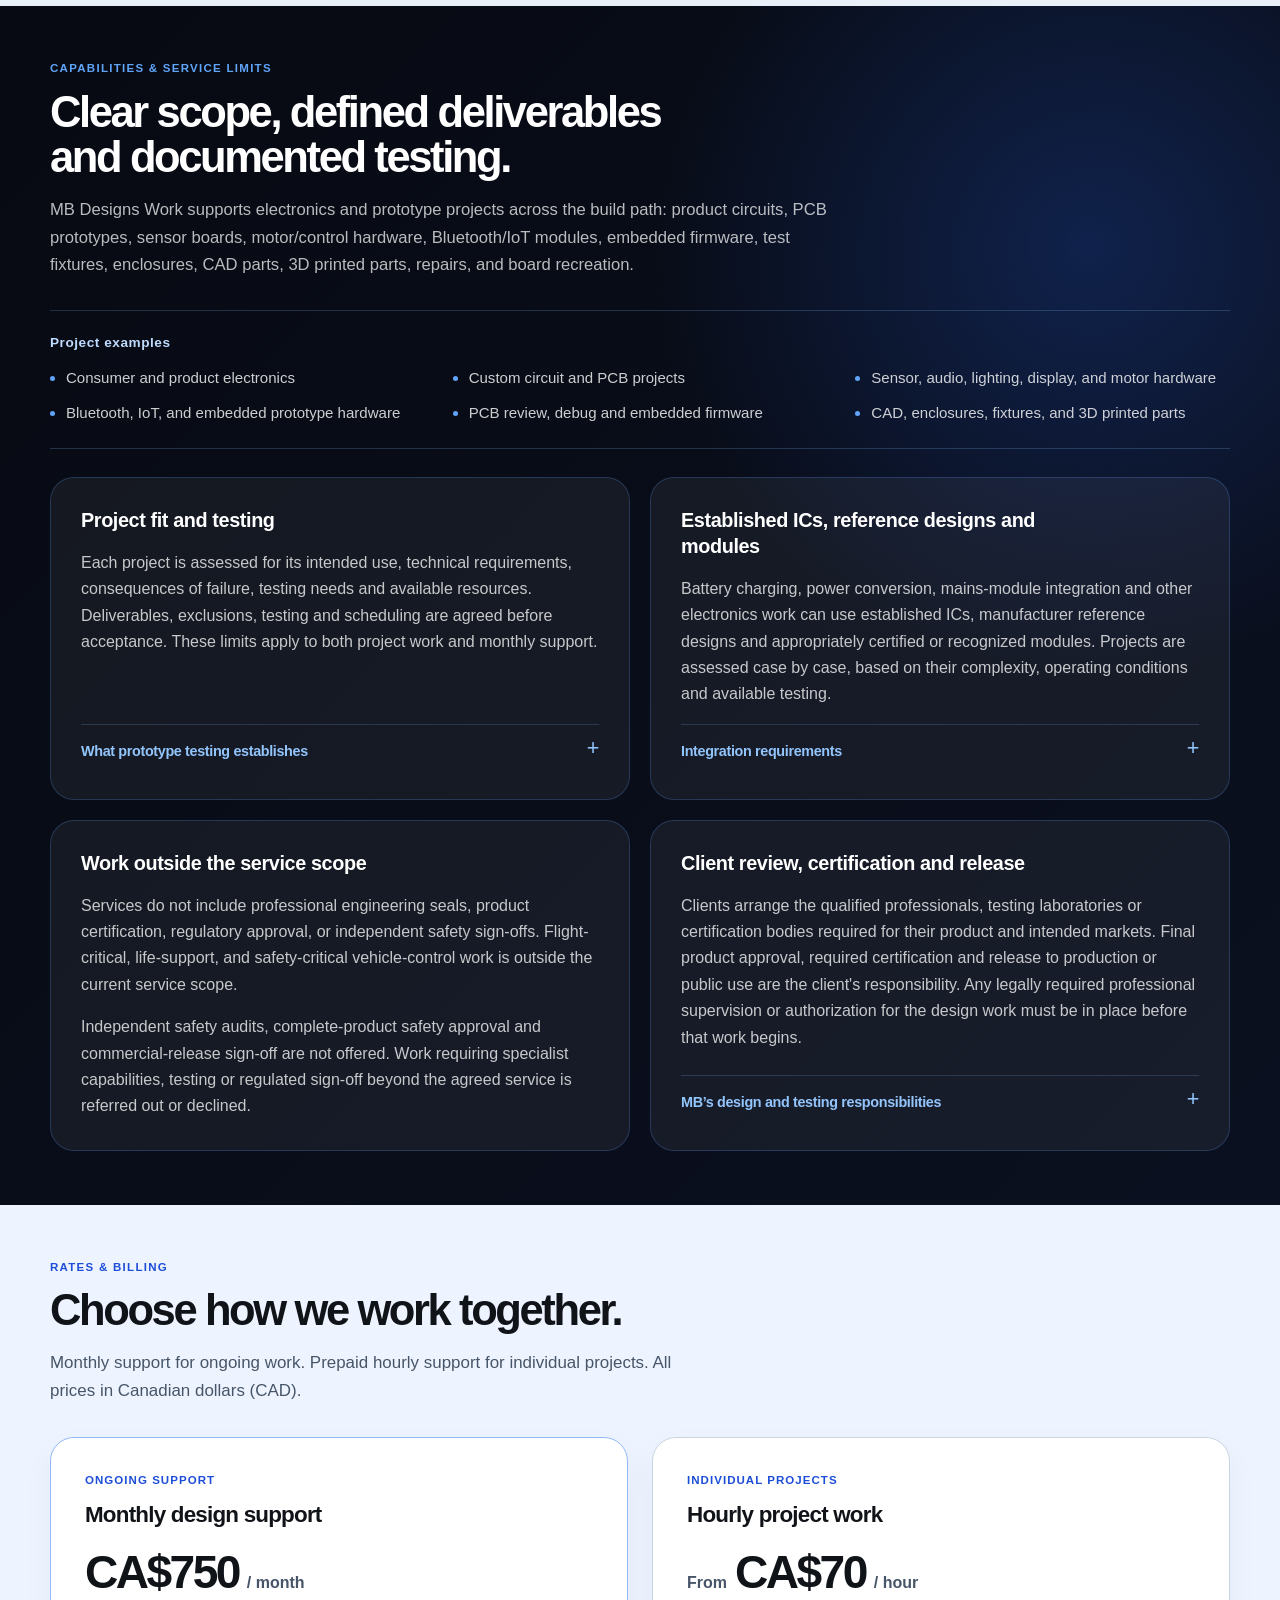
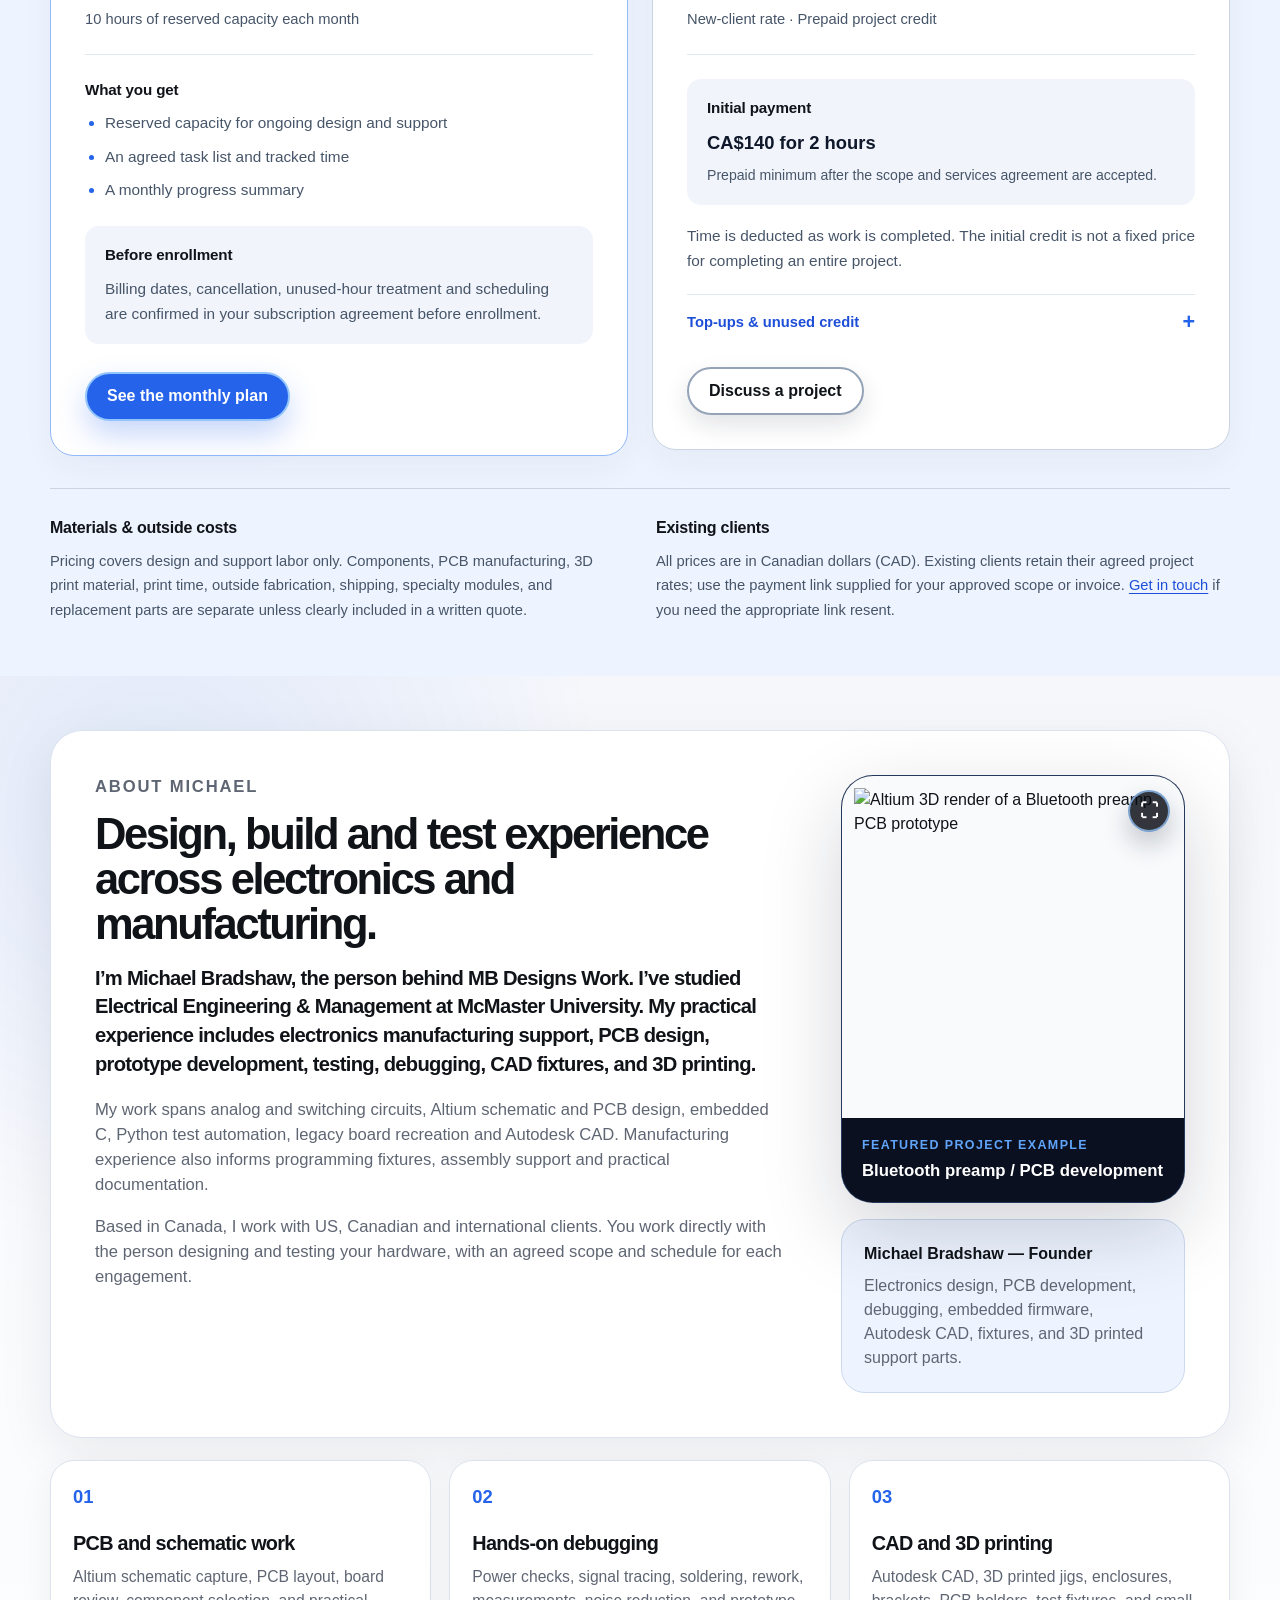
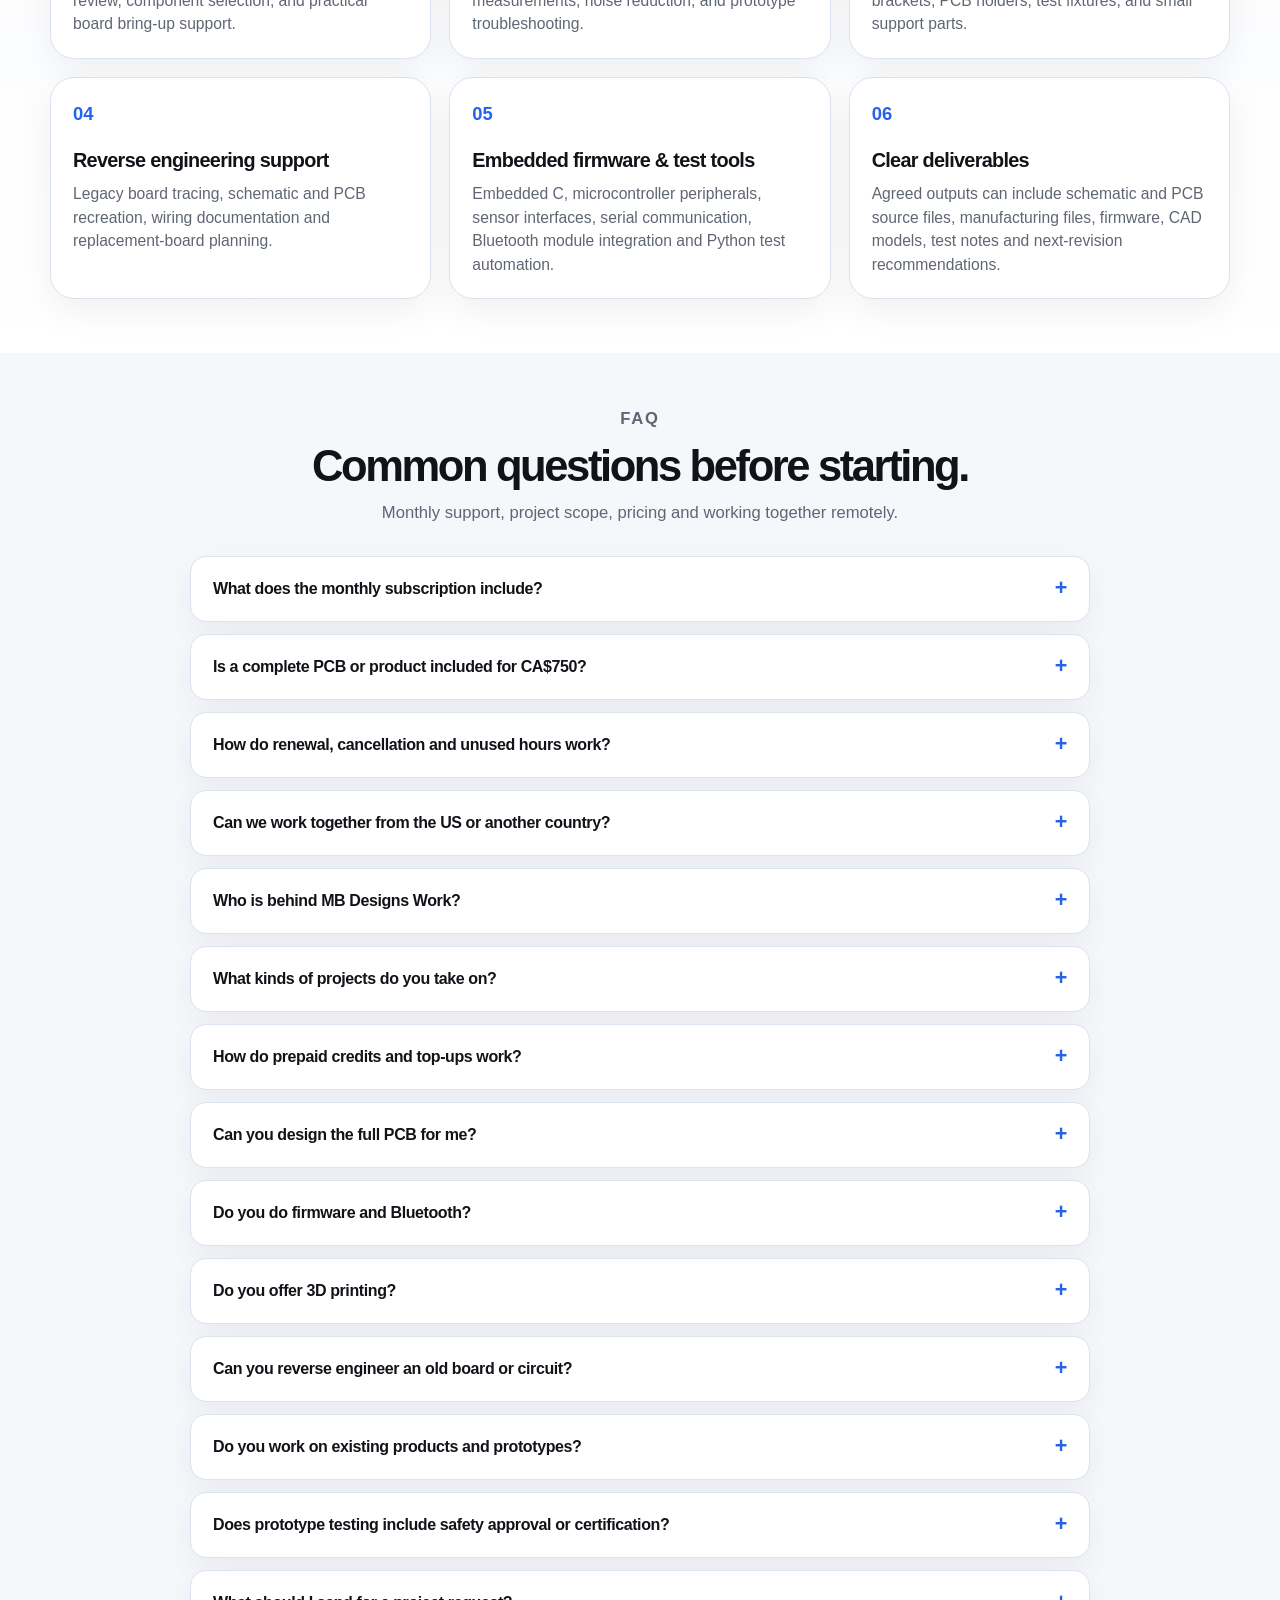
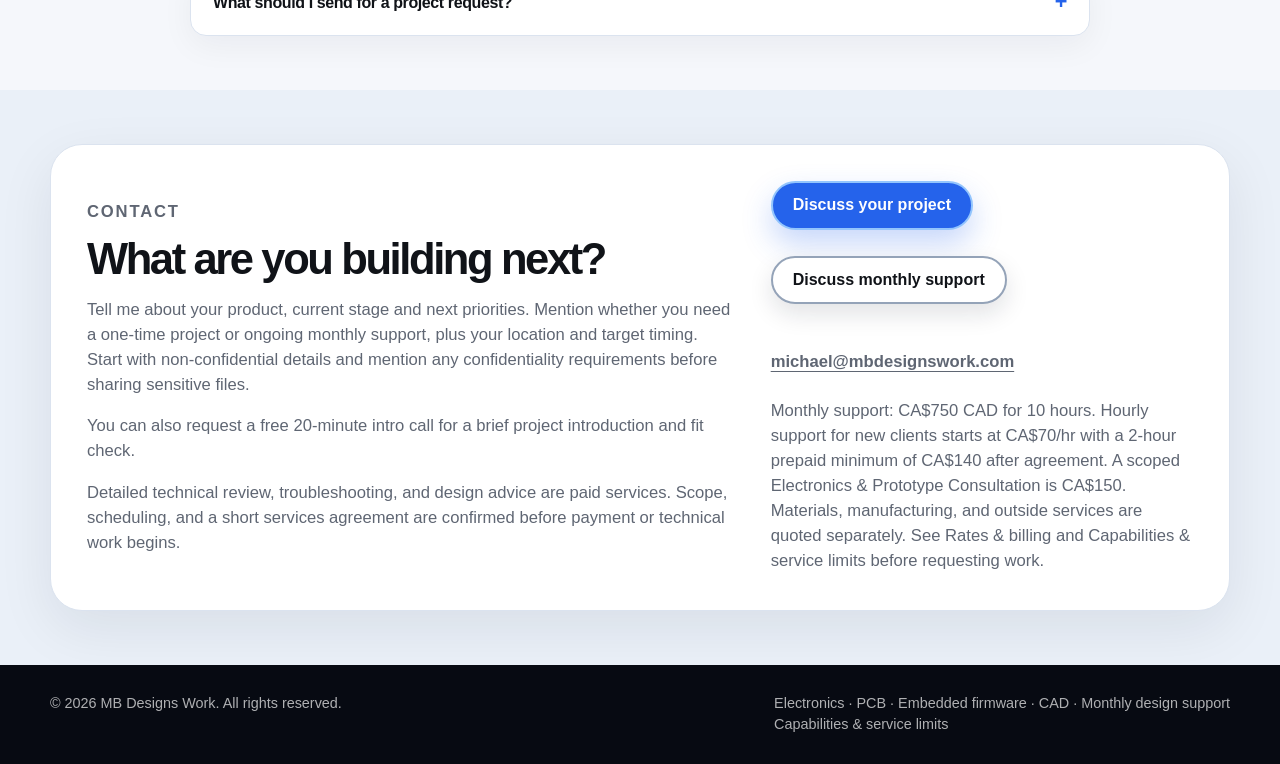
==== commit 8d00c40d: "Use a consistent founder-led voice across the website" ====
--- a/index.html
+++ b/index.html
@@ -99,7 +99,7 @@
 
           <p class="hero-text">
             Electronics design, PCB layout, embedded firmware, CAD and hands-on prototype development.
-            Work directly with Michael to develop a complete board, solve a hardware problem,
+            Work directly with Michael Bradshaw to develop a complete board, solve a hardware problem,
             or keep your product moving with ongoing monthly support.
           </p>
 
@@ -127,7 +127,7 @@
         </div>
 
         <aside class="hero-panel">
-          <p class="panel-label">What we help with</p>
+          <p class="panel-label">Services at a glance</p>
 
           <div class="capability-list">
             <div class="capability-item">
@@ -176,13 +176,13 @@
             <li>One shared task list with agreed priorities</li>
             <li>Flexible use across the services below</li>
             <li>Tracked hours and a monthly progress summary</li>
-            <li>Direct collaboration with Michael</li>
+            <li>Direct collaboration throughout your project</li>
           </ul>
           <a class="btn btn-primary monthly-cta" href="mailto:michael@mbdesignswork.com?subject=Monthly%20Design%20Support%20Inquiry&amp;body=Hi%20Michael%2C%0A%0AI%20am%20interested%20in%20MB%20Monthly%20Design%20Support%20%28CA%24750/month%20for%2010%20hours%29.%0A%0ACompany%20and%20location%3A%0A%0AProduct%20and%20intended%20use%3A%0A%0ACurrent%20stage%20and%20available%20files%3A%0A%0ASupport%20needed%20each%20month%3A%0A%0ATop%20priorities%20and%20target%20timing%3A%0A%0AConfidentiality%20requirements%20before%20sharing%20files%3A%0A%0AThanks%2C">Discuss monthly support</a>
           <p class="plan-note">Scope, availability and subscription terms are agreed before enrollment.</p>
           <div class="approved-enrollment">
             <a href="https://buy.stripe.com/3cIeVc9gJ9QPe2Te79aZi0c">Approved clients: activate subscription</a>
-            <p>Use this checkout only after Michael has confirmed your scope, start date and agreement. CA$750 CAD recurs monthly.</p>
+            <p>Use this checkout only after your scope, start date and agreement have been confirmed. CA$750 CAD recurs monthly.</p>
           </div>
           <div class="plan-details">
             <p>Design, project calls, testing and documentation all count toward the 10 hours. Larger projects can span multiple months; the plan is an allocation of time, not a fixed price for a completed product.</p>
@@ -981,7 +981,7 @@
           </p></div></details>
           </article>
           <article class="scope-card">
-            <h3>Work outside our service scope</h3>
+            <h3>Work outside the service scope</h3>
             <p>
             Services do not include professional engineering seals, product certification, regulatory approval,
             or independent safety sign-offs. Flight-critical, life-support, and safety-critical vehicle-control
@@ -1078,7 +1078,7 @@
           </div>
           <div>
             <h3>Existing clients</h3>
-            <p>All prices are in Canadian dollars (CAD). Existing clients retain their agreed project rates; use the payment link supplied for your approved scope or invoice. <a href="#contact">Contact Michael</a> if you need the appropriate link resent.</p>
+            <p>All prices are in Canadian dollars (CAD). Existing clients retain their agreed project rates; use the payment link supplied for your approved scope or invoice. <a href="#contact">Get in touch</a> if you need the appropriate link resent.</p>
           </div>
         </aside>
       </div>
@@ -1093,20 +1093,20 @@
             <h2>Design, build and test experience across electronics and manufacturing.</h2>
 
             <p class="lead-text">
-              MB Designs Work is run by Michael Bradshaw, a hands-on hardware builder who has studied
-              Electrical Engineering &amp; Management at McMaster University. His practical experience includes
+              I’m Michael Bradshaw, the person behind MB Designs Work. I’ve studied
+              Electrical Engineering &amp; Management at McMaster University. My practical experience includes
               electronics manufacturing support, PCB design, prototype development, testing,
               debugging, CAD fixtures, and 3D printing.
             </p>
 
             <p>
-              His work spans analog and switching circuits, Altium schematic and PCB design, embedded C,
+              My work spans analog and switching circuits, Altium schematic and PCB design, embedded C,
               Python test automation, legacy board recreation and Autodesk CAD. Manufacturing experience
               also informs programming fixtures, assembly support and practical documentation.
             </p>
 
             <p>
-              Based in Canada, Michael works with US, Canadian and international clients. You work directly with
+              Based in Canada, I work with US, Canadian and international clients. You work directly with
               the person designing and testing your hardware, with an agreed scope and schedule for each engagement.
             </p>
           </div>
@@ -1210,15 +1210,15 @@
         <div class="faq-list">
           <details>
             <summary>What does the monthly subscription include?</summary>
-            <p>CA$750 CAD reserves 10 hours per month across electronics, PCB, firmware, CAD and prototype support. We agree the task priorities and schedule, track the time and review progress monthly. Project calls, testing and documentation count toward those hours. Materials and outside costs are separate.</p>
+            <p>CA$750 CAD reserves 10 hours per month across electronics, PCB, firmware, CAD and prototype support. Together, we agree the task priorities and schedule. I track the time and review progress with you each month. Project calls, testing and documentation count toward those hours. Materials and outside costs are separate.</p>
           </details>
           <details>
             <summary>Is a complete PCB or product included for CA$750?</summary>
-            <p>The monthly plan reserves time. A complete design may require multiple months or a separate project scope, depending on complexity and testing. We estimate the work and agree milestones before starting. Additional hours or outside costs require approval.</p>
+            <p>The monthly plan reserves time. A complete design may require multiple months or a separate project scope, depending on complexity and testing. I estimate the work, then agree milestones with you before starting. Additional hours or outside costs require approval.</p>
           </details>
           <details>
             <summary>How do renewal, cancellation and unused hours work?</summary>
-            <p>The plan bills monthly. Renewal timing, cancellation and the treatment of unused hours are stated in the subscription agreement before enrollment. The hourly project-credit policy is separate. We confirm capacity and scope before sending your subscription payment link.</p>
+            <p>The plan bills monthly. Renewal timing, cancellation and the treatment of unused hours are stated in the subscription agreement before enrollment. The hourly project-credit policy is separate. I confirm capacity and scope before sending your subscription payment link.</p>
           </details>
           <details>
             <summary>Can we work together from the US or another country?</summary>
@@ -1227,8 +1227,8 @@
           <details>
             <summary>Who is behind MB Designs Work?</summary>
             <p>
-              Michael Bradshaw runs MB Designs Work. He has studied Electrical Engineering &amp; Management
-              at McMaster University and has practical experience in electronics manufacturing support,
+              I’m Michael Bradshaw, founder of MB Designs Work. I’ve studied Electrical Engineering &amp; Management
+              at McMaster University and have practical experience in electronics manufacturing support,
               PCB work, testing, debugging, CAD fixtures, 3D printing, and prototyping.
             </p>
           </details>
@@ -1255,8 +1255,8 @@
             <summary>Can you design the full PCB for me?</summary>
             <p>
               Yes. Services include schematic capture, component selection, Altium PCB layout and manufacturing-file preparation.
-              We first define the intended use, interfaces, complexity and testing requirements, then agree the deliverables,
-              project phases and schedule. See the <a href="#scope">project scope</a> for current service limits.
+              I start by reviewing your intended use, interfaces, complexity and testing requirements, then agree the deliverables,
+              project phases and schedule with you. See the <a href="#scope">project scope</a> for current service limits.
             </p>
           </details>
 
@@ -1324,7 +1324,7 @@
           <p class="eyebrow">Contact</p>
           <h2>What are you building next?</h2>
           <p>
-            Tell Michael about your product, current stage and next priorities. Mention whether you need a one-time
+            Tell me about your product, current stage and next priorities. Mention whether you need a one-time
             project or ongoing monthly support, plus your location and target timing.
             Start with non-confidential details and mention any confidentiality requirements before sharing sensitive files.
           </p>
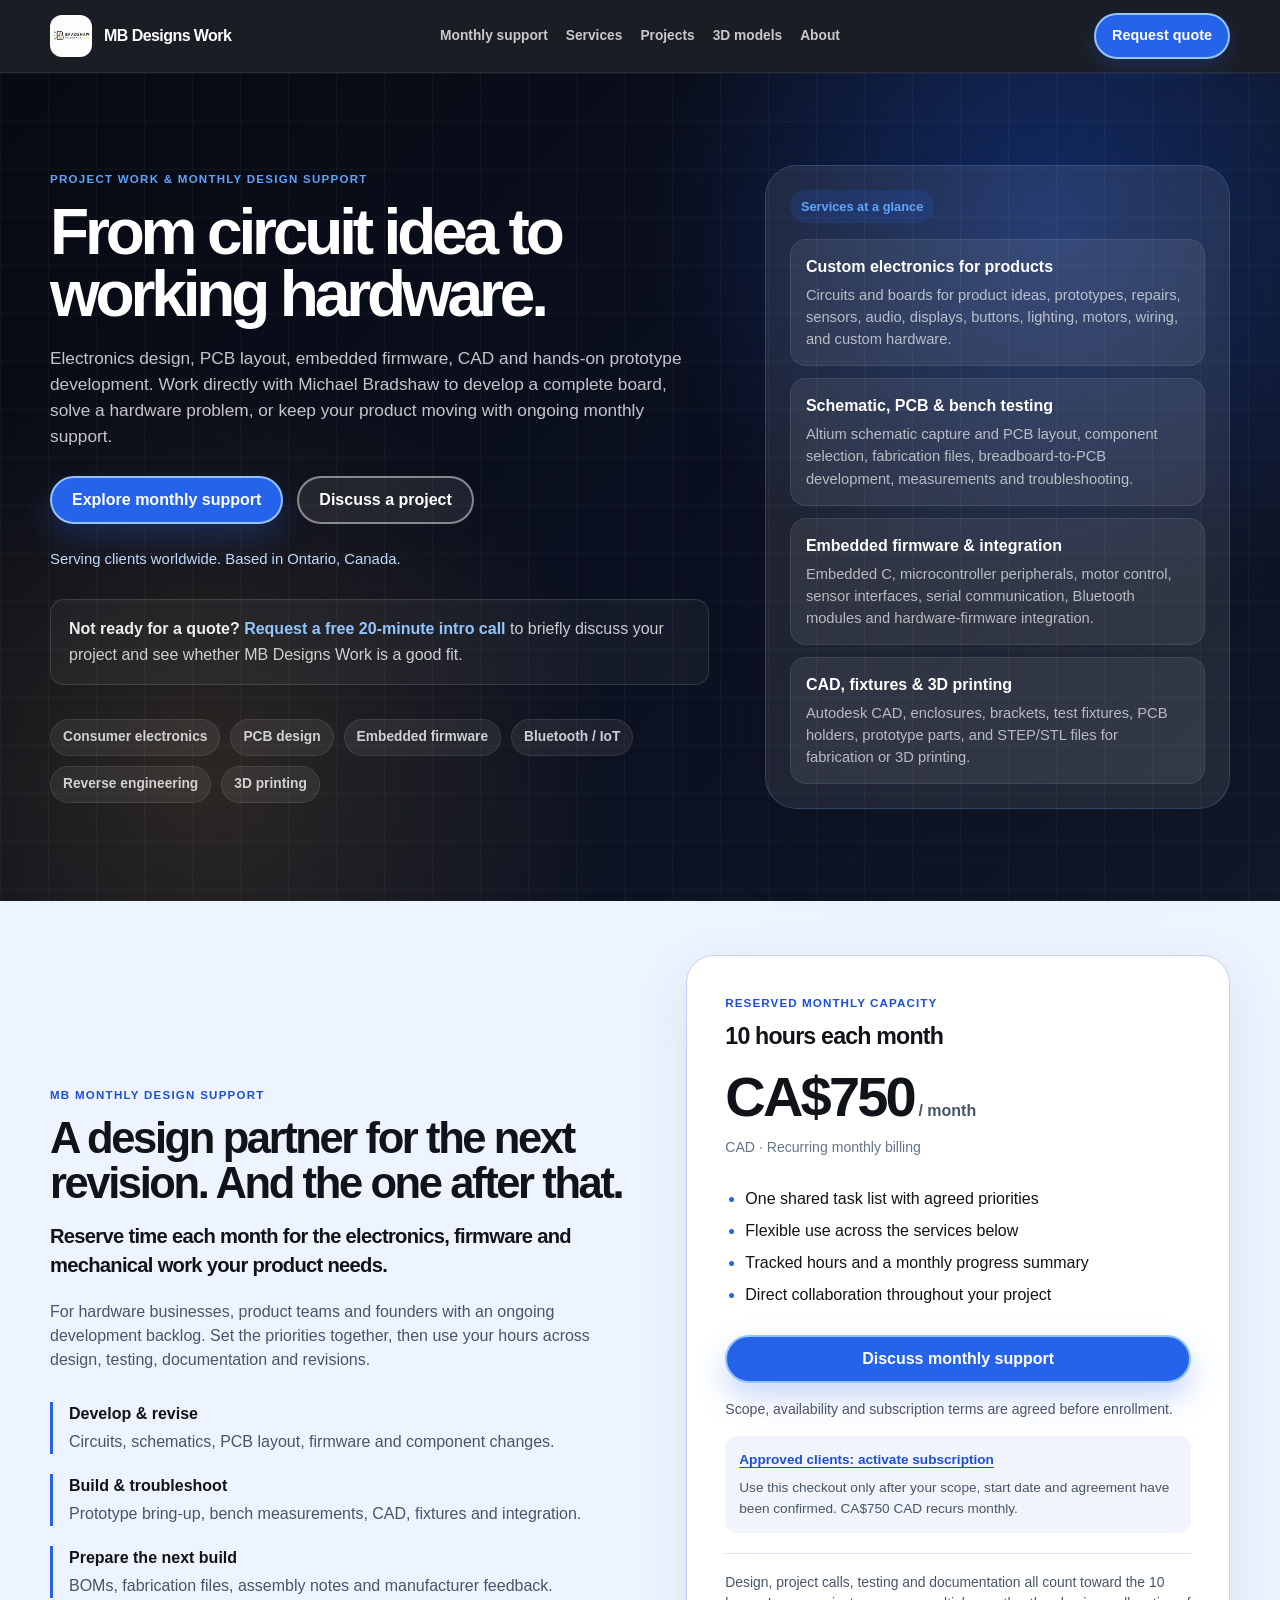
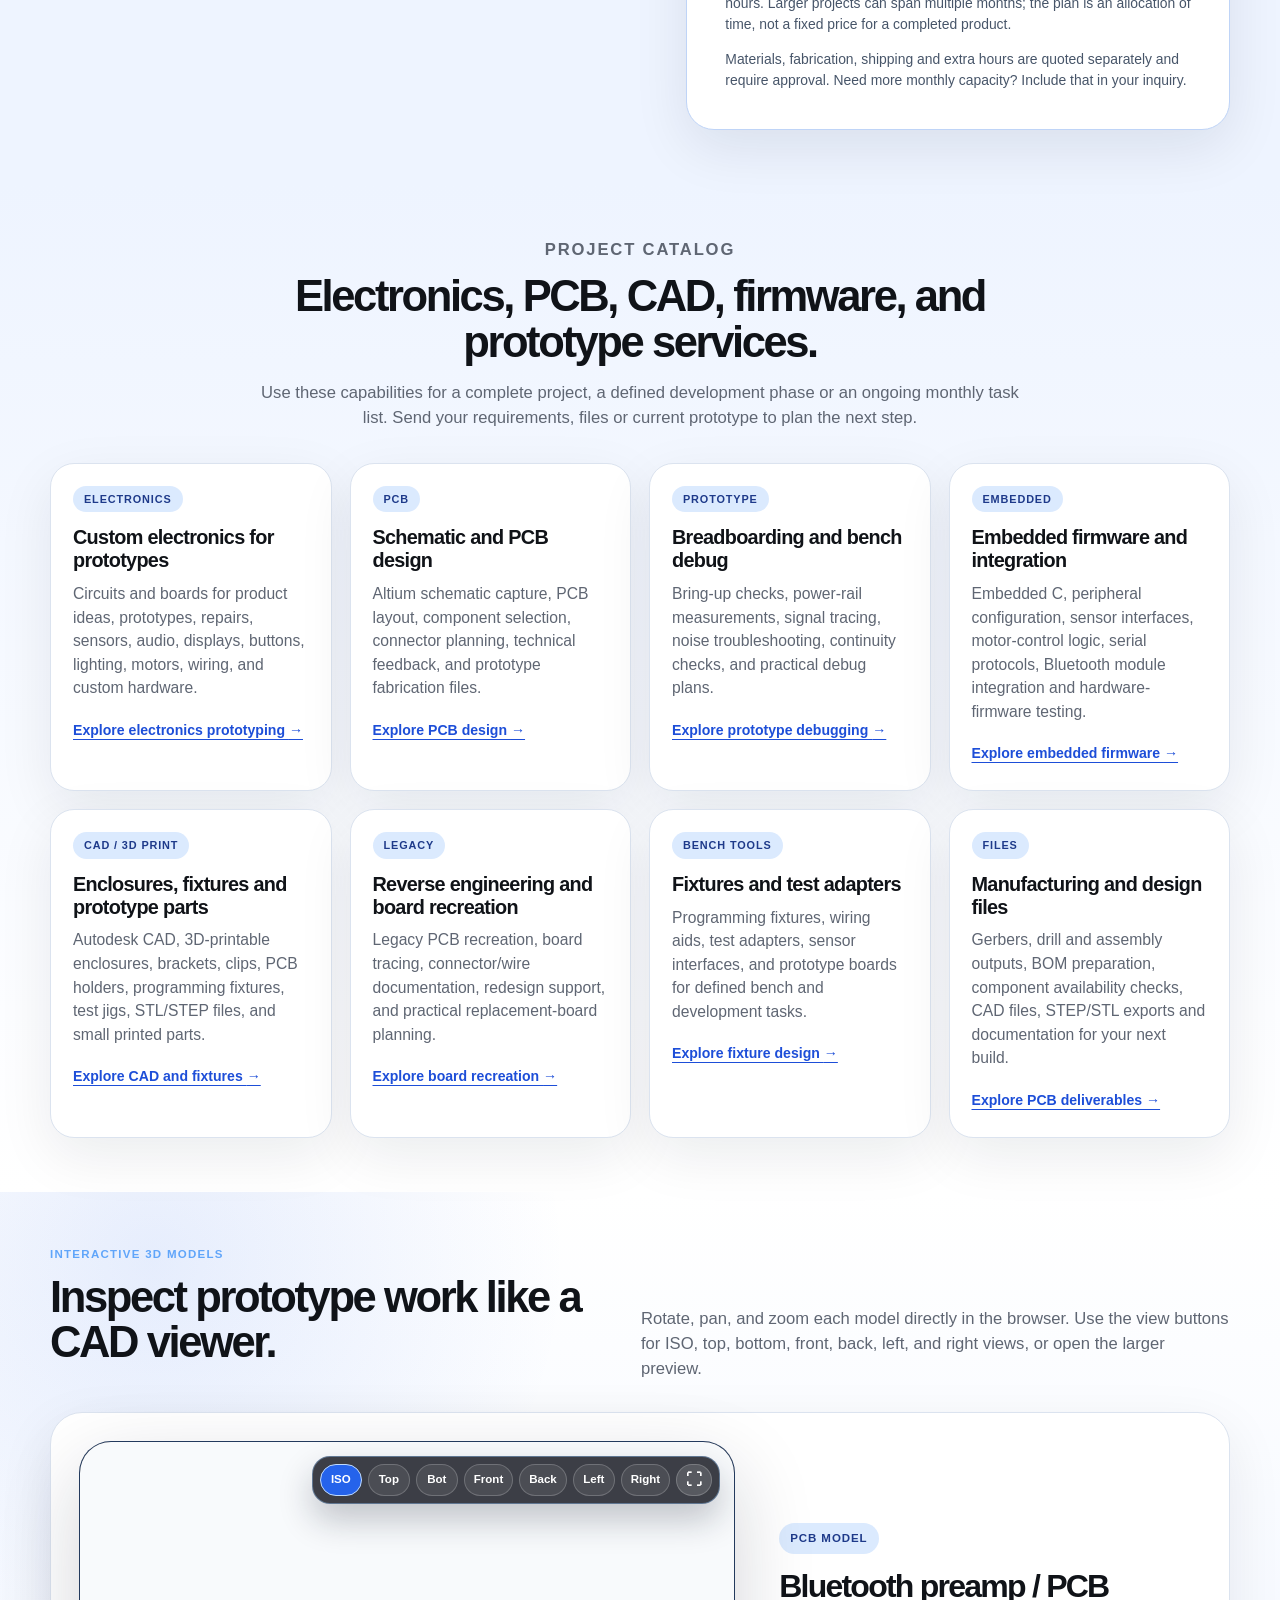
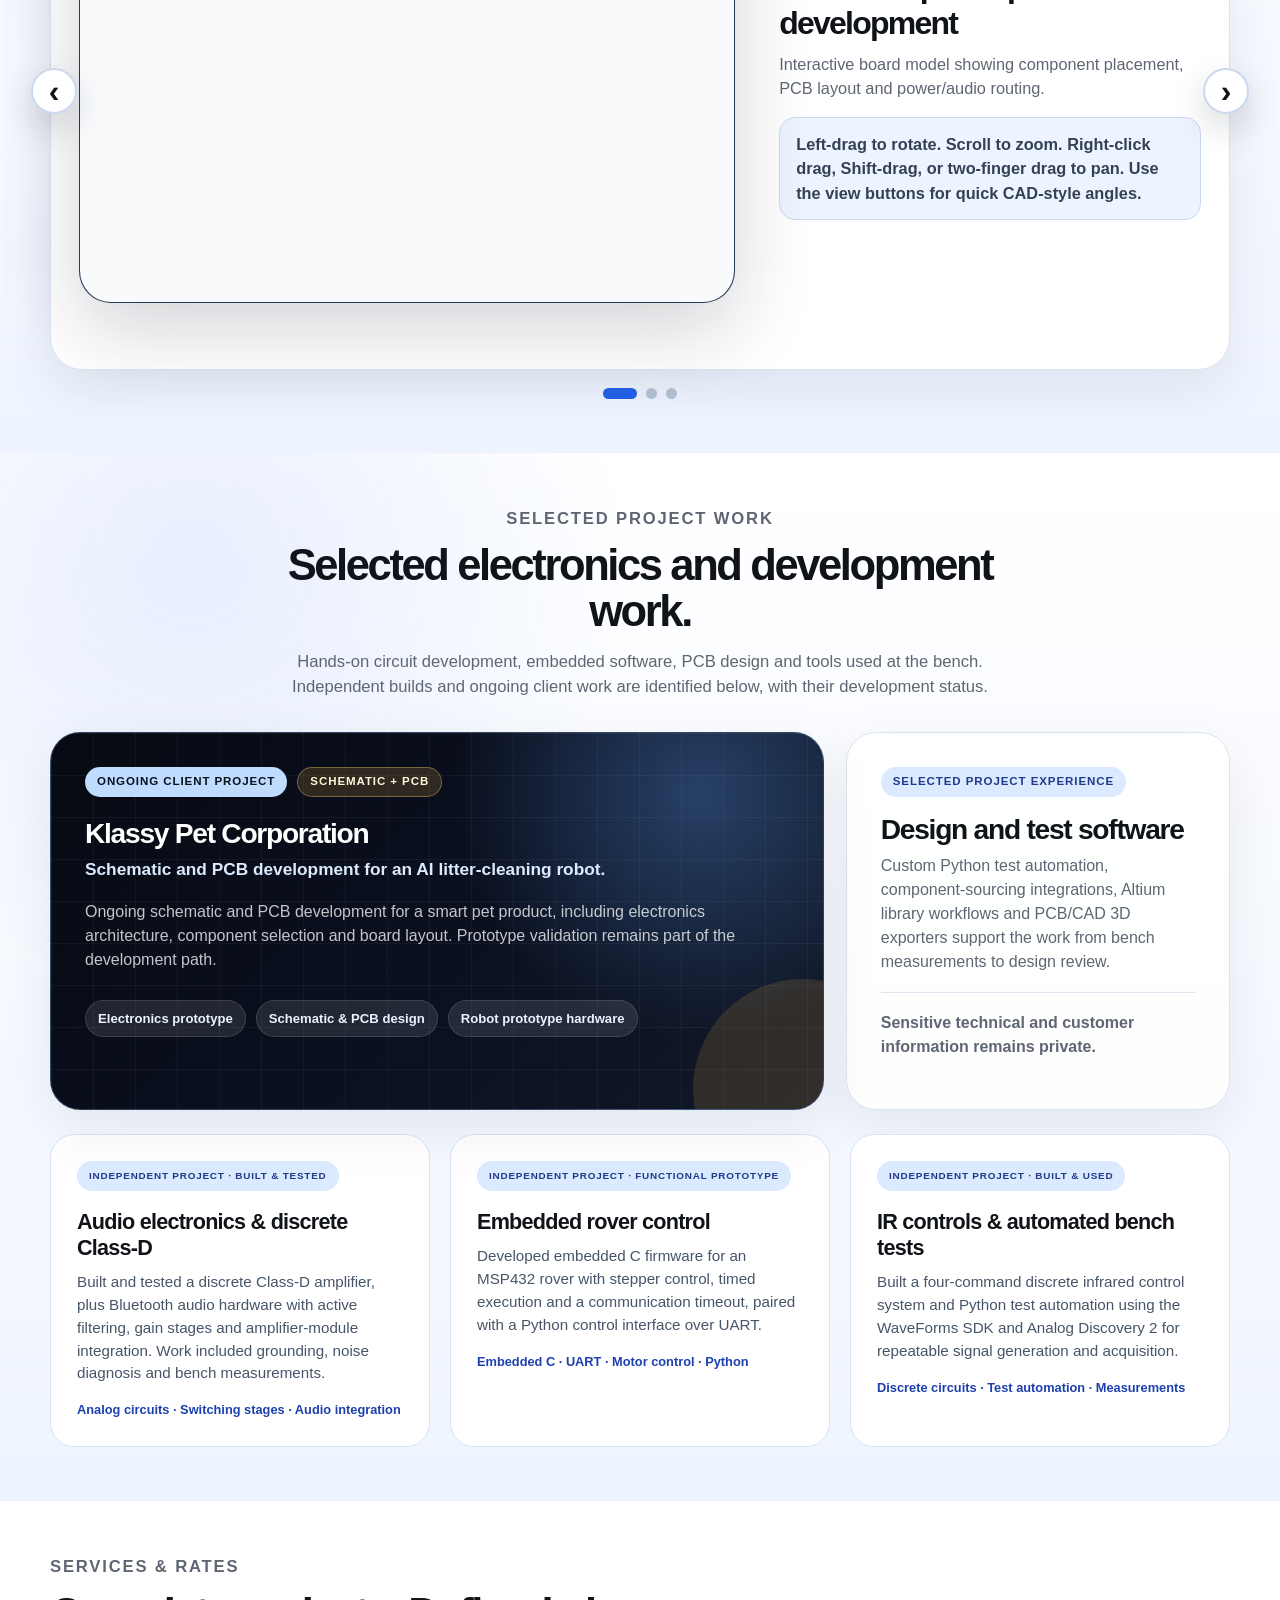
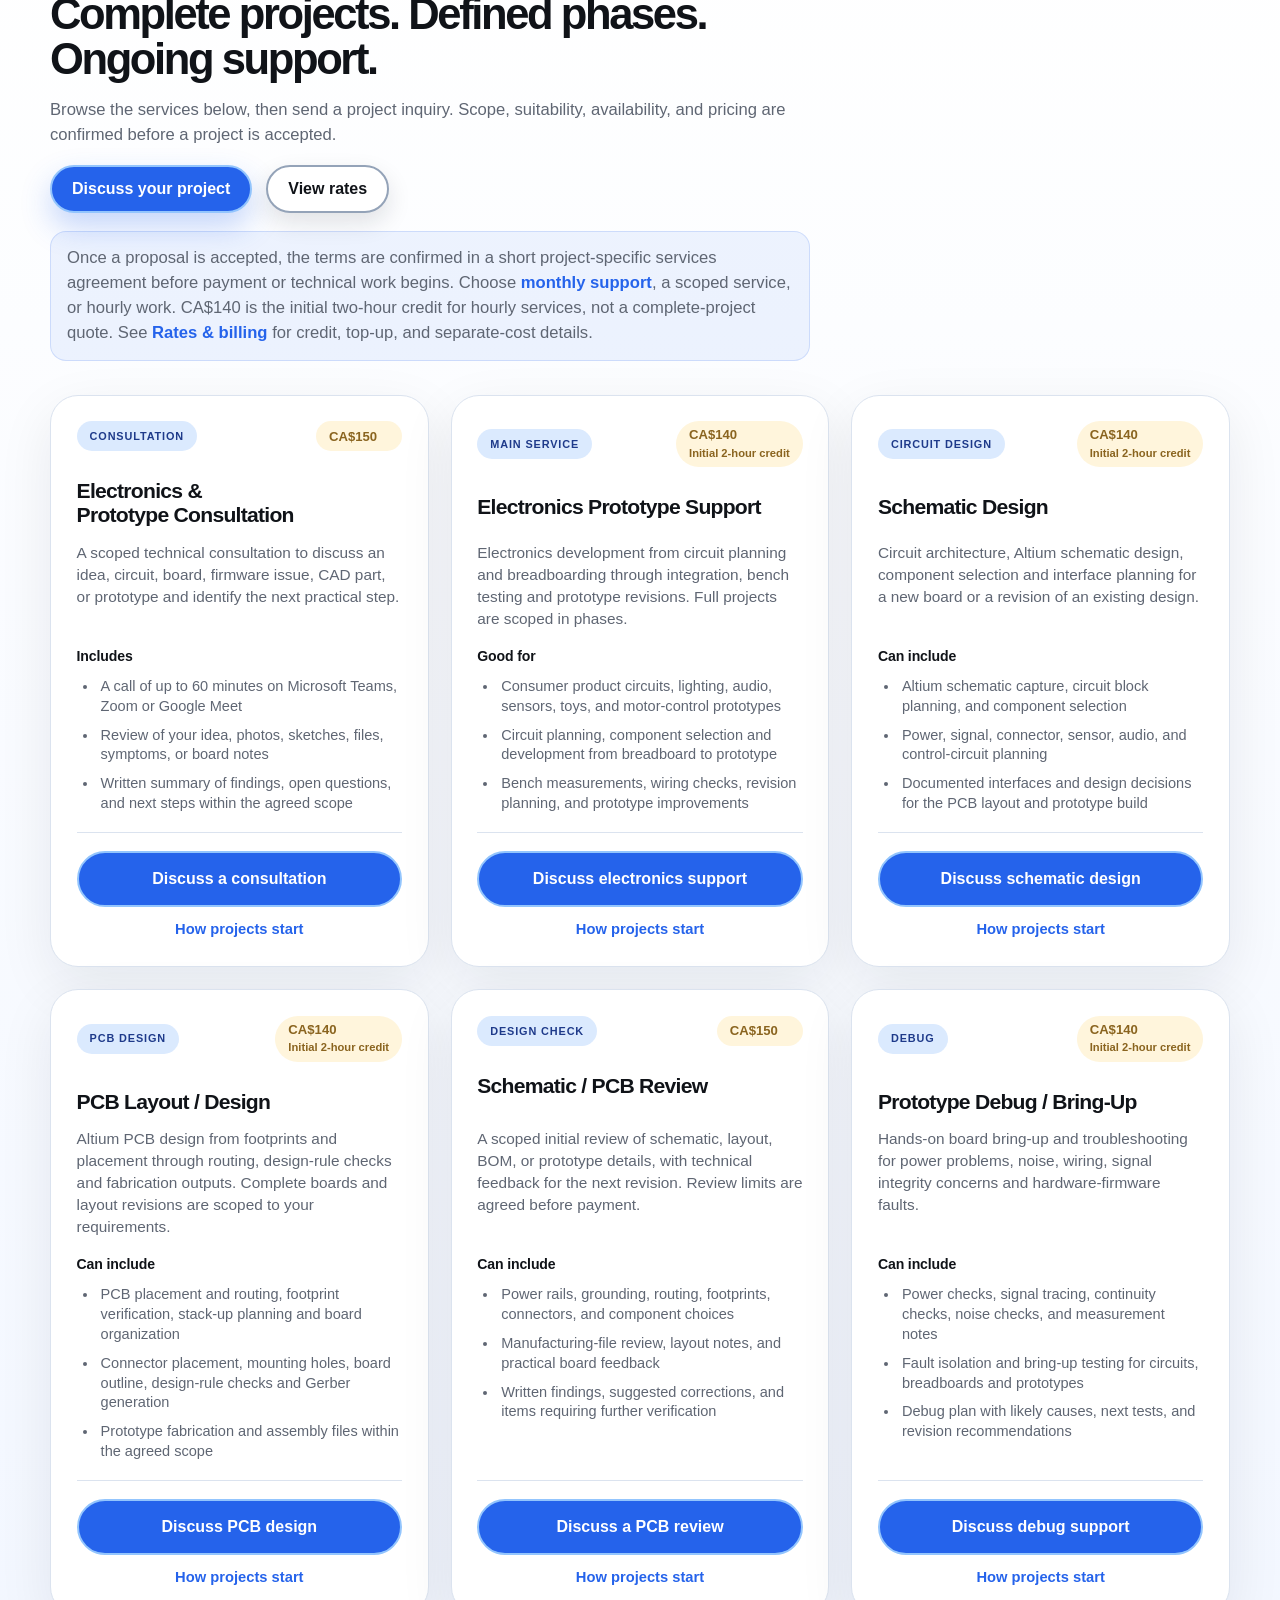
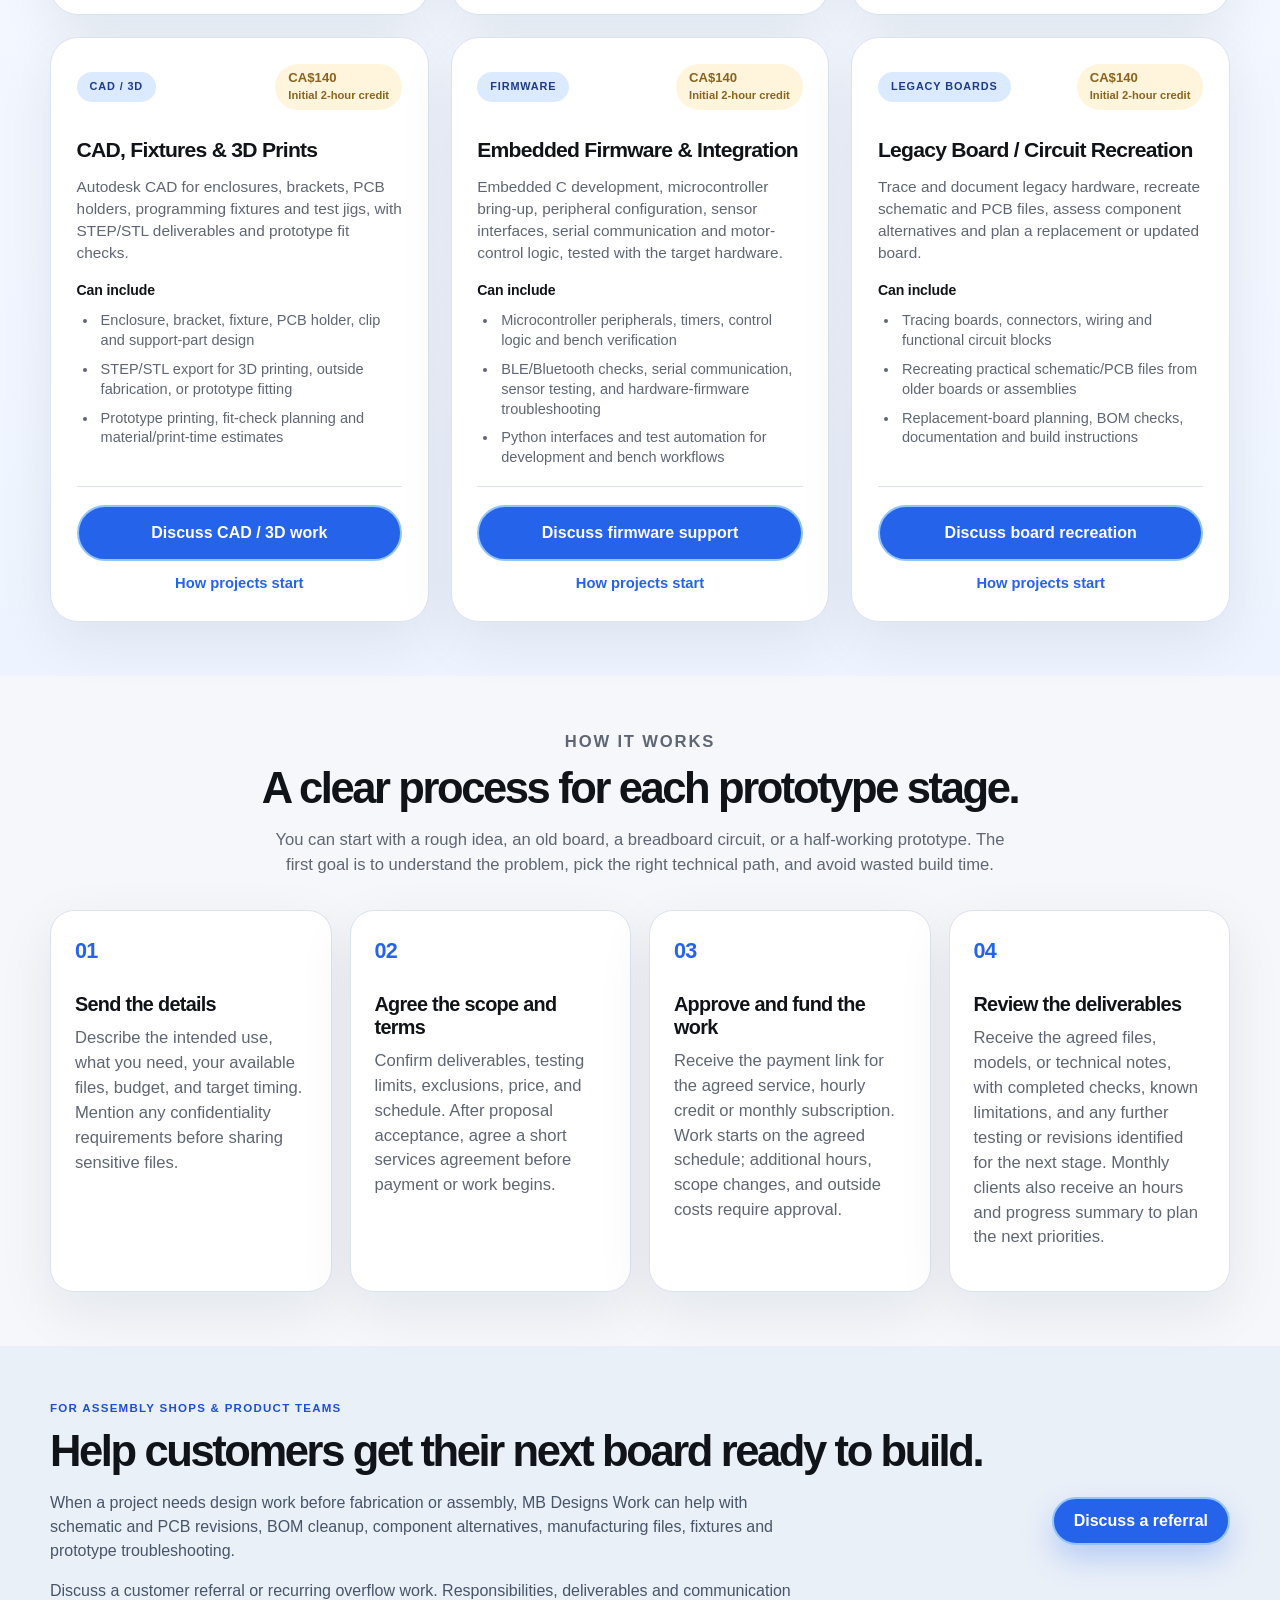
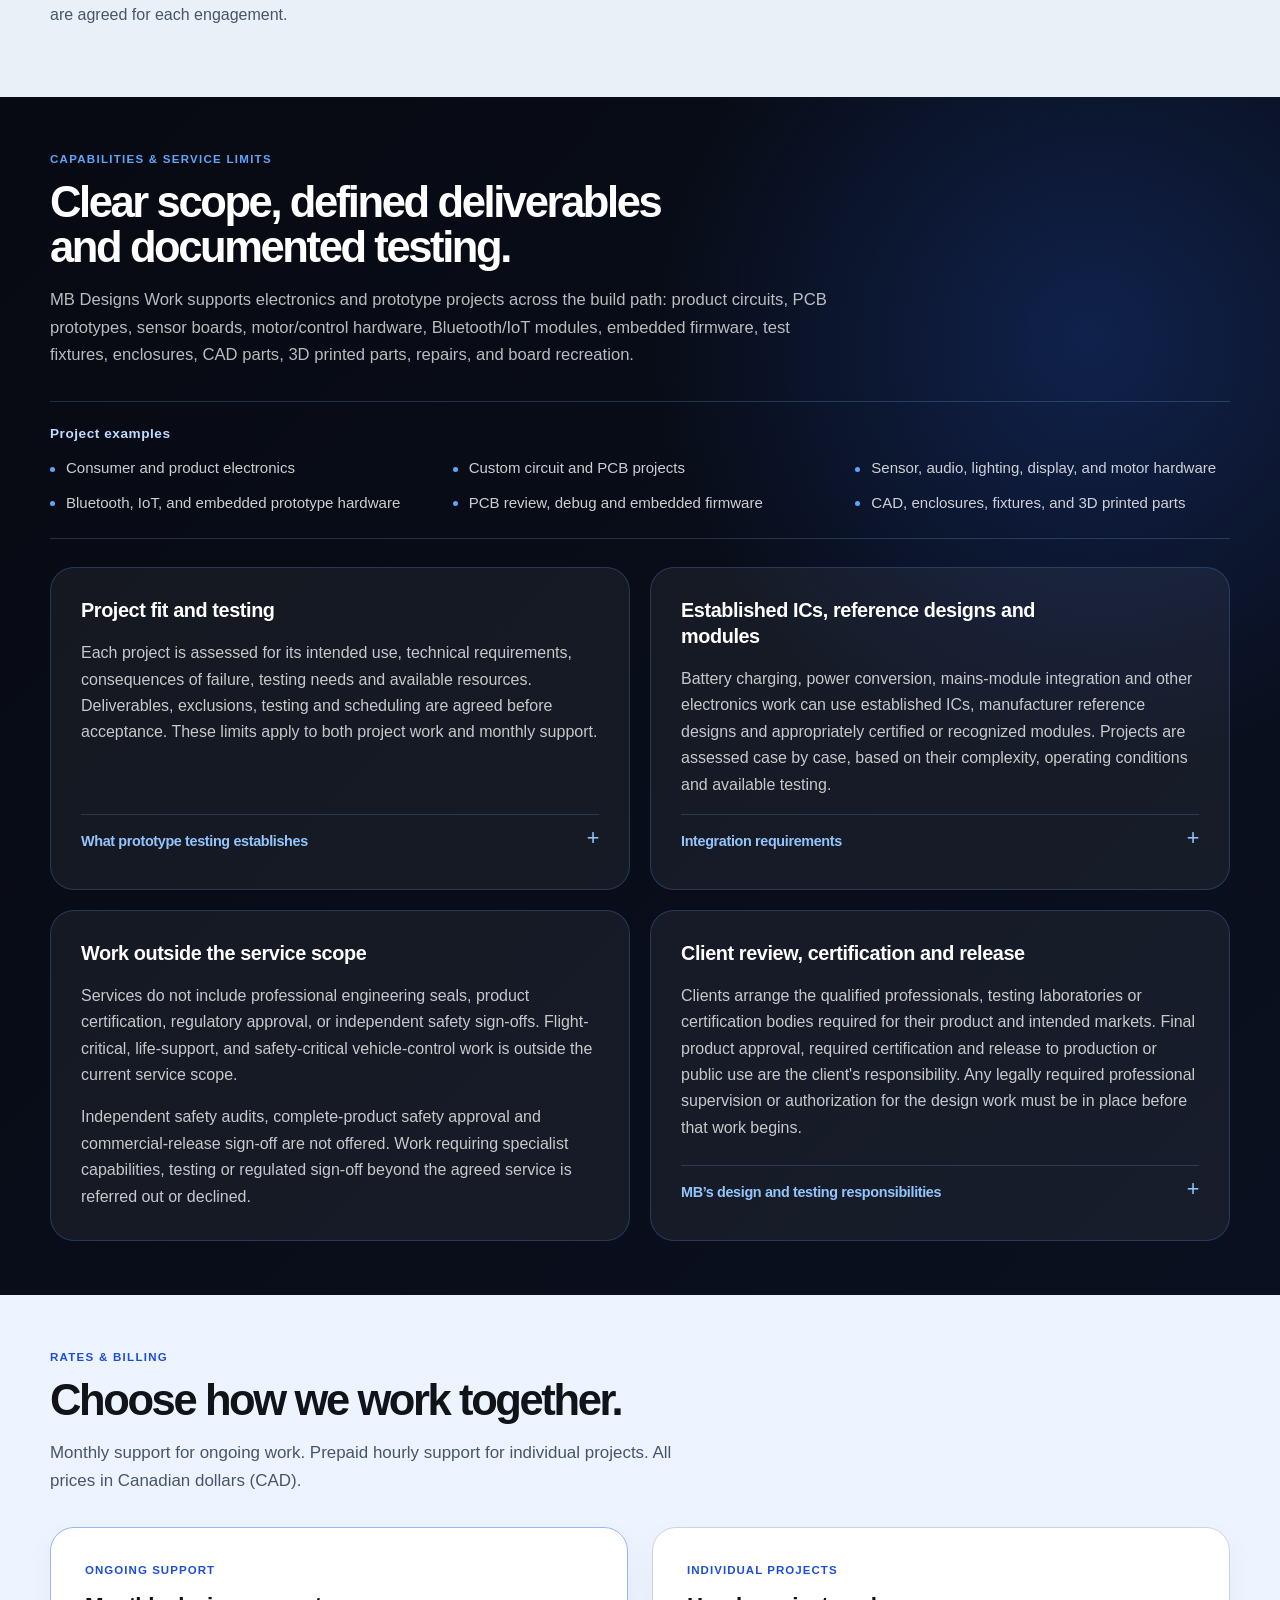
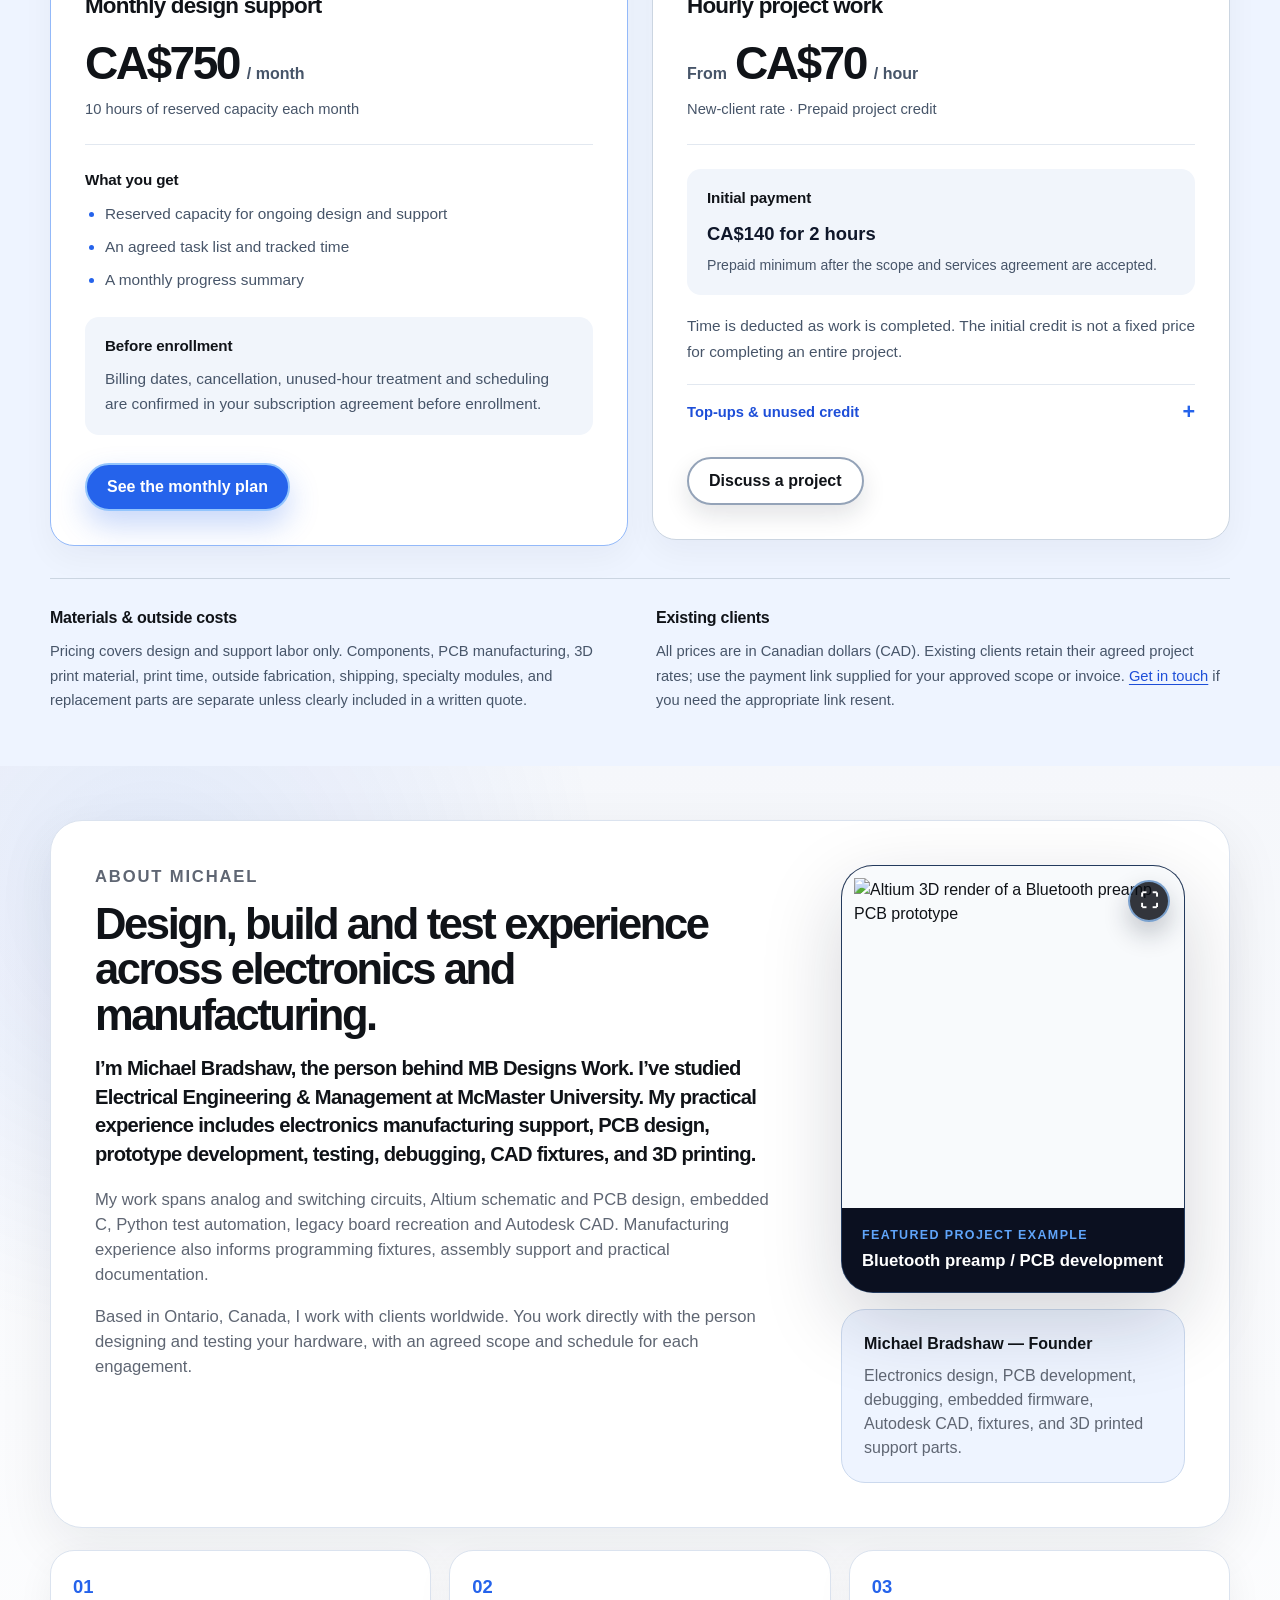
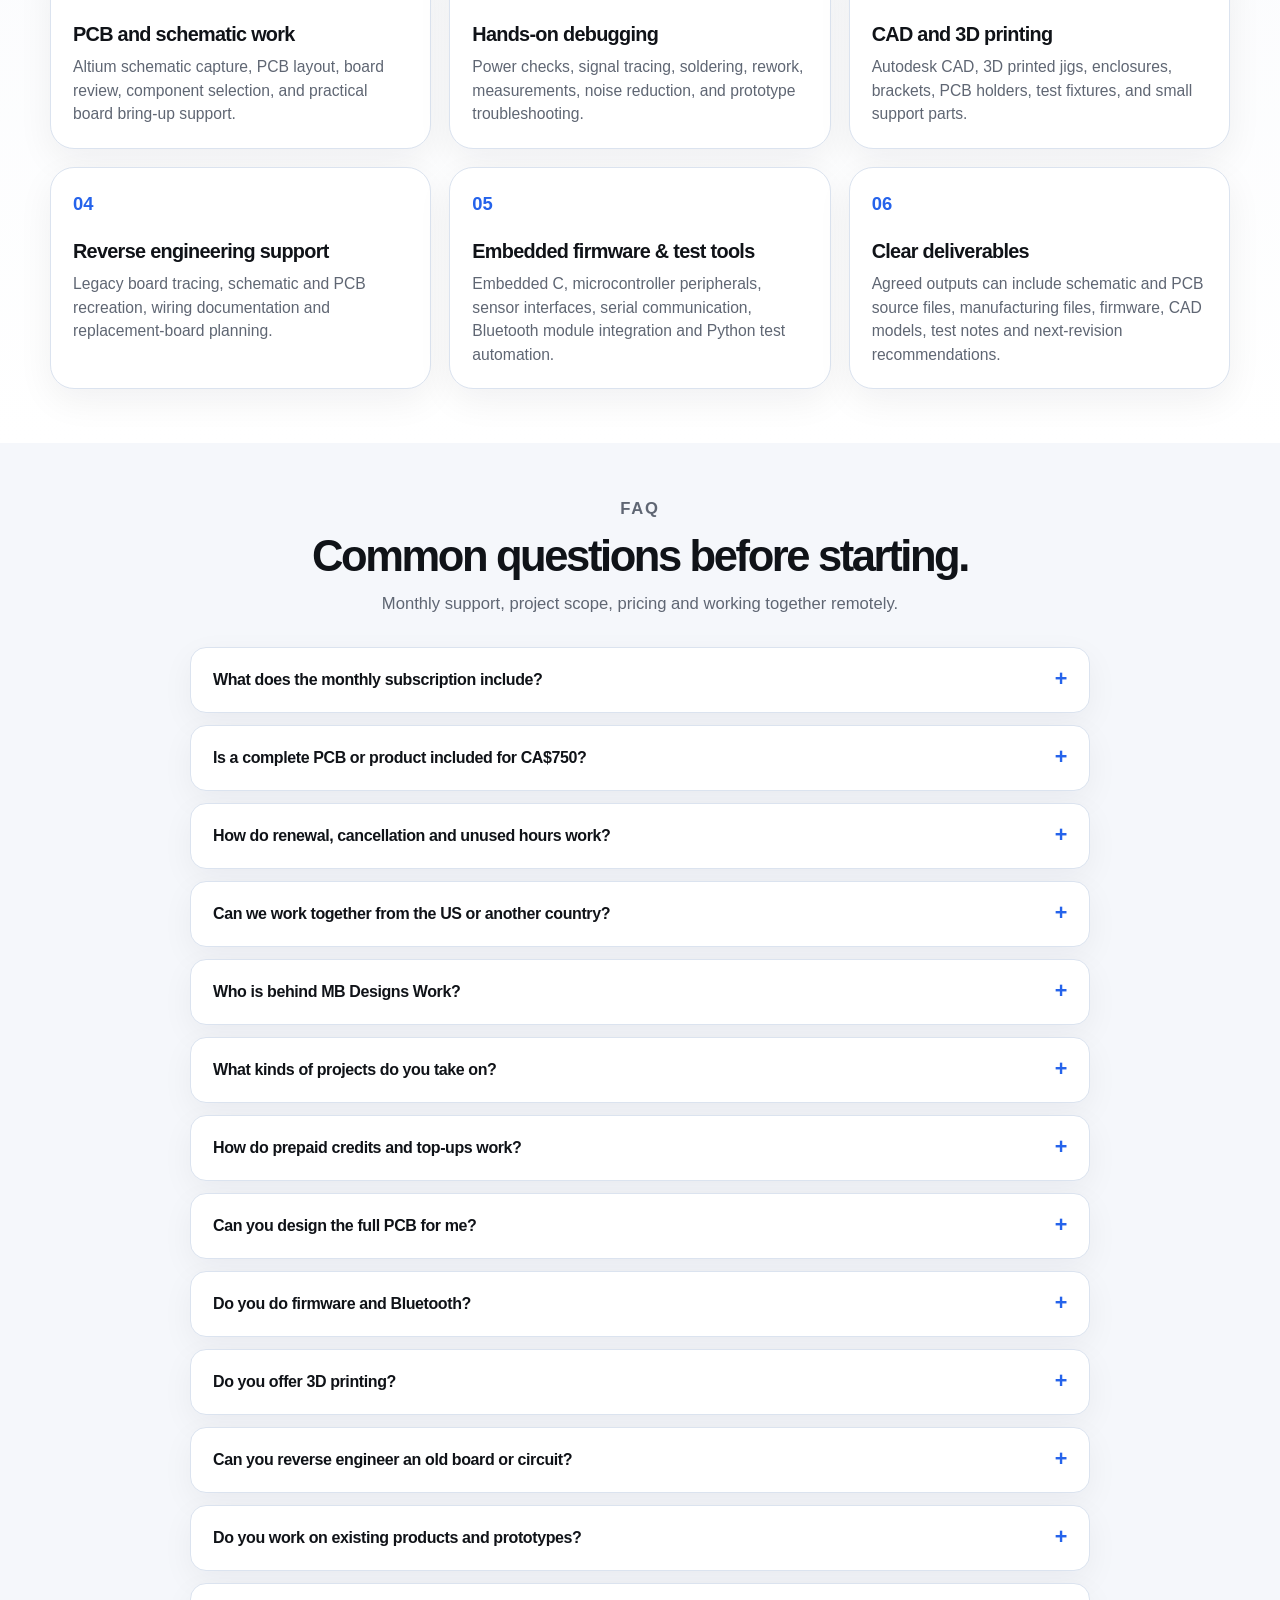
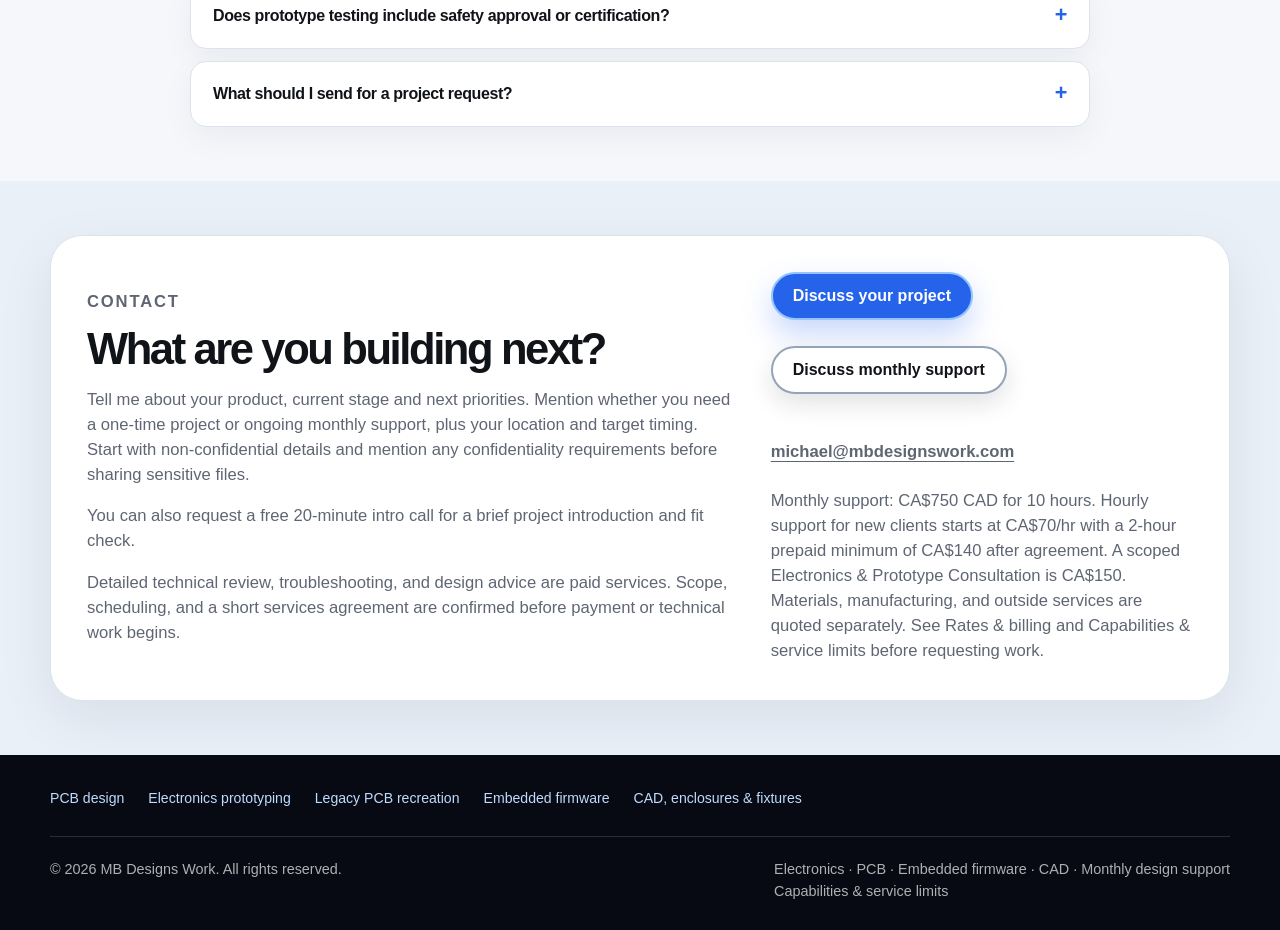
==== commit 11de1543: "Add worldwide service pages and search metadata" ====
--- a/index.html
+++ b/index.html
@@ -4,14 +4,134 @@
   <meta charset="UTF-8" />
   <meta name="viewport" content="width=device-width, initial-scale=1.0" />
 
-  <title>MB Designs Work | Electronics Design & Monthly Support</title>
+  <title>PCB Design &amp; Electronics Prototyping | MB Designs Work</title>
 
   <meta
     name="description"
-    content="Electronics, PCB design, embedded firmware, CAD and prototype development. Project work and monthly design support from CA$750/month. Based in Canada, serving US and worldwide clients."
+    content="PCB design, electronics prototyping, embedded firmware and CAD for clients worldwide. Work directly with Michael Bradshaw on projects or monthly design support."
   />
 
   <link rel="canonical" href="https://mbdesignswork.com/" />
+
+  <meta property="og:type" content="website" />
+  <meta property="og:site_name" content="MB Designs Work" />
+  <meta property="og:title" content="PCB Design &amp; Electronics Prototyping | MB Designs Work" />
+  <meta property="og:description" content="PCB design, electronics prototyping, embedded firmware and CAD for clients worldwide. Work directly with Michael Bradshaw on projects or monthly design support." />
+  <meta property="og:url" content="https://mbdesignswork.com/" />
+  <meta property="og:image" content="https://mbdesignswork.com/assets/pcb-render.png" />
+  <meta property="og:image:alt" content="Altium 3D render of a Bluetooth preamp PCB prototype" />
+  <meta name="twitter:card" content="summary_large_image" />
+  <script type="application/ld+json">
+{
+  "@context": "https://schema.org",
+  "@graph": [
+    {
+      "@type": "Organization",
+      "@id": "https://mbdesignswork.com/#business",
+      "name": "MB Designs Work",
+      "url": "https://mbdesignswork.com/",
+      "logo": "https://mbdesignswork.com/assets/logo.png",
+      "email": "michael@mbdesignswork.com",
+      "description": "Electronics and PCB design, embedded firmware, CAD and prototype development for clients worldwide.",
+      "address": {
+        "@type": "PostalAddress",
+        "addressRegion": "Ontario",
+        "addressCountry": "CA"
+      },
+      "areaServed": "Worldwide",
+      "founder": {
+        "@id": "https://mbdesignswork.com/#founder"
+      },
+      "hasOfferCatalog": {
+        "@type": "OfferCatalog",
+        "name": "Electronics and prototype services",
+        "itemListElement": [
+          {
+            "@type": "Offer",
+            "itemOffered": {
+              "@type": "Service",
+              "name": "PCB design",
+              "url": "https://mbdesignswork.com/pcb-design/",
+              "provider": {
+                "@id": "https://mbdesignswork.com/#business"
+              },
+              "areaServed": "Worldwide"
+            }
+          },
+          {
+            "@type": "Offer",
+            "itemOffered": {
+              "@type": "Service",
+              "name": "Electronics prototyping",
+              "url": "https://mbdesignswork.com/electronics-prototyping/",
+              "provider": {
+                "@id": "https://mbdesignswork.com/#business"
+              },
+              "areaServed": "Worldwide"
+            }
+          },
+          {
+            "@type": "Offer",
+            "itemOffered": {
+              "@type": "Service",
+              "name": "Legacy PCB recreation",
+              "url": "https://mbdesignswork.com/legacy-pcb-recreation/",
+              "provider": {
+                "@id": "https://mbdesignswork.com/#business"
+              },
+              "areaServed": "Worldwide"
+            }
+          },
+          {
+            "@type": "Offer",
+            "itemOffered": {
+              "@type": "Service",
+              "name": "Embedded firmware",
+              "url": "https://mbdesignswork.com/embedded-firmware/",
+              "provider": {
+                "@id": "https://mbdesignswork.com/#business"
+              },
+              "areaServed": "Worldwide"
+            }
+          },
+          {
+            "@type": "Offer",
+            "itemOffered": {
+              "@type": "Service",
+              "name": "CAD, enclosures & fixtures",
+              "url": "https://mbdesignswork.com/cad-enclosures-fixtures/",
+              "provider": {
+                "@id": "https://mbdesignswork.com/#business"
+              },
+              "areaServed": "Worldwide"
+            }
+          }
+        ]
+      }
+    },
+    {
+      "@type": "Person",
+      "@id": "https://mbdesignswork.com/#founder",
+      "name": "Michael Bradshaw",
+      "url": "https://mbdesignswork.com/#about",
+      "jobTitle": "Founder",
+      "worksFor": {
+        "@id": "https://mbdesignswork.com/#business"
+      }
+    },
+    {
+      "@type": "WebSite",
+      "@id": "https://mbdesignswork.com/#website",
+      "url": "https://mbdesignswork.com/",
+      "name": "MB Designs Work",
+      "publisher": {
+        "@id": "https://mbdesignswork.com/#business"
+      },
+      "inLanguage": "en"
+    }
+  ]
+}
+  </script>
 
   <!-- Favicon / browser tab icon -->
   <link rel="icon" type="image/png" href="assets/logo.png?v=4" />
@@ -19,6 +139,7 @@
   <link rel="apple-touch-icon" href="assets/logo.png?v=4" />
 
   <link rel="stylesheet" href="style.css?v=20" />
+  <link rel="stylesheet" href="service-pages.css?v=1" />
 
   <style>
     .hero-intro-call {
@@ -108,7 +229,7 @@
             <a href="#contact" class="btn btn-secondary">Discuss a project</a>
           </div>
 
-          <p class="hero-location">Based in Canada. Serving US, Canadian and worldwide clients.</p>
+          <p class="hero-location">Serving clients worldwide. Based in Ontario, Canada.</p>
 
           <p class="hero-intro-call">
             <strong>Not ready for a quote?</strong>
@@ -208,48 +329,56 @@
             <span class="catalog-tag">Electronics</span>
             <h3>Custom electronics for prototypes</h3>
             <p>Circuits and boards for product ideas, prototypes, repairs, sensors, audio, displays, buttons, lighting, motors, wiring, and custom hardware.</p>
+            <a class="service-detail-link" href="/electronics-prototyping/">Explore electronics prototyping <span aria-hidden="true">→</span></a>
           </article>
 
           <article class="catalog-card">
             <span class="catalog-tag">PCB</span>
             <h3>Schematic and PCB design</h3>
             <p>Altium schematic capture, PCB layout, component selection, connector planning, technical feedback, and prototype fabrication files.</p>
+            <a class="service-detail-link" href="/pcb-design/">Explore PCB design <span aria-hidden="true">→</span></a>
           </article>
 
           <article class="catalog-card">
             <span class="catalog-tag">Prototype</span>
             <h3>Breadboarding and bench debug</h3>
             <p>Bring-up checks, power-rail measurements, signal tracing, noise troubleshooting, continuity checks, and practical debug plans.</p>
+            <a class="service-detail-link" href="/electronics-prototyping/">Explore prototype debugging <span aria-hidden="true">→</span></a>
           </article>
 
           <article class="catalog-card">
             <span class="catalog-tag">Embedded</span>
             <h3>Embedded firmware and integration</h3>
             <p>Embedded C, peripheral configuration, sensor interfaces, motor-control logic, serial protocols, Bluetooth module integration and hardware-firmware testing.</p>
+            <a class="service-detail-link" href="/embedded-firmware/">Explore embedded firmware <span aria-hidden="true">→</span></a>
           </article>
 
           <article class="catalog-card">
             <span class="catalog-tag">CAD / 3D Print</span>
             <h3>Enclosures, fixtures and prototype parts</h3>
             <p>Autodesk CAD, 3D-printable enclosures, brackets, clips, PCB holders, programming fixtures, test jigs, STL/STEP files, and small printed parts.</p>
+            <a class="service-detail-link" href="/cad-enclosures-fixtures/">Explore CAD and fixtures <span aria-hidden="true">→</span></a>
           </article>
 
           <article class="catalog-card">
             <span class="catalog-tag">Legacy</span>
             <h3>Reverse engineering and board recreation</h3>
             <p>Legacy PCB recreation, board tracing, connector/wire documentation, redesign support, and practical replacement-board planning.</p>
+            <a class="service-detail-link" href="/legacy-pcb-recreation/">Explore board recreation <span aria-hidden="true">→</span></a>
           </article>
 
           <article class="catalog-card">
             <span class="catalog-tag">Bench tools</span>
             <h3>Fixtures and test adapters</h3>
             <p>Programming fixtures, wiring aids, test adapters, sensor interfaces, and prototype boards for defined bench and development tasks.</p>
+            <a class="service-detail-link" href="/cad-enclosures-fixtures/">Explore fixture design <span aria-hidden="true">→</span></a>
           </article>
 
           <article class="catalog-card">
             <span class="catalog-tag">Files</span>
             <h3>Manufacturing and design files</h3>
             <p>Gerbers, drill and assembly outputs, BOM preparation, component availability checks, CAD files, STEP/STL exports and documentation for your next build.</p>
+            <a class="service-detail-link" href="/pcb-design/">Explore PCB deliverables <span aria-hidden="true">→</span></a>
           </article>
         </div>
       </div>
@@ -1106,7 +1235,7 @@
             </p>
 
             <p>
-              Based in Canada, I work with US, Canadian and international clients. You work directly with
+              Based in Ontario, Canada, I work with clients worldwide. You work directly with
               the person designing and testing your hardware, with an agreed scope and schedule for each engagement.
             </p>
           </div>
@@ -1361,6 +1490,13 @@
     </main>
 
   <footer class="site-footer">
+    <nav class="site-width service-page-links" aria-label="Explore services">
+      <a href="/pcb-design/">PCB design</a>
+      <a href="/electronics-prototyping/">Electronics prototyping</a>
+      <a href="/legacy-pcb-recreation/">Legacy PCB recreation</a>
+      <a href="/embedded-firmware/">Embedded firmware</a>
+      <a href="/cad-enclosures-fixtures/">CAD, enclosures &amp; fixtures</a>
+    </nav>
     <div class="site-width footer-content">
       <p>© 2026 MB Designs Work. All rights reserved.</p>
       <p>Electronics · PCB · Embedded firmware · CAD · Monthly design support<br />
--- a/service-pages.css
+++ b/service-pages.css
@@ -0,0 +1,69 @@
+/* Homepage additions only target new links; existing layout rules stay in style.css. */
+.service-detail-link {
+  display: inline-block;
+  margin-top: 16px;
+  padding-block: 4px;
+  color: #1d4ed8;
+  font-size: .88rem;
+  font-weight: 700;
+  text-decoration: underline;
+  text-underline-offset: 4px;
+}
+.service-detail-link:hover { color: #153da5; }
+.service-page-links {
+  display: flex;
+  flex-wrap: wrap;
+  gap: 12px 24px;
+  padding-bottom: 22px;
+  margin-bottom: 22px;
+  border-bottom: 1px solid rgba(255,255,255,.14);
+  font-size: .88rem;
+}
+.service-page-links a { padding-block: 5px; color: #bfdbfe; }
+.service-page-links a:hover { text-decoration: underline; text-underline-offset: 4px; }
+
+/* Dedicated service pages share the site's existing branding and header. */
+.detail-page .detail-hero { padding-block: 36px 56px; }
+.detail-page .detail-hero h1 { max-width: 900px; font-size: clamp(2.3rem, 4.8vw, 4rem); line-height: 1.04; }
+.detail-page .detail-hero .hero-text { max-width: 800px; }
+.detail-page .detail-hero .hero-location { margin-bottom: 0; }
+.detail-page .detail-breadcrumb { display: flex; flex-wrap: wrap; gap: 10px; margin-bottom: 34px; color: #cbd5e1; font-size: .84rem; }
+.detail-page .detail-breadcrumb a { text-decoration: underline; text-underline-offset: 4px; }
+.detail-page .detail-layout { display: grid; grid-template-columns: minmax(0, 1fr) 320px; gap: clamp(32px, 5vw, 70px); align-items: start; padding-block: 60px; }
+.detail-page .detail-content { min-width: 0; }
+.detail-page .detail-section { margin-bottom: 38px; }
+.detail-page .detail-section:last-child { margin-bottom: 0; }
+.detail-page .detail-section h2 { font-size: clamp(1.65rem, 2.5vw, 2rem); line-height: 1.15; letter-spacing: -.035em; }
+.detail-page .detail-section p, .detail-page .detail-section li { color: #475569; line-height: 1.75; }
+.detail-page .detail-section ul { padding-left: 22px; }
+.detail-page .detail-section li { padding-left: 4px; margin-bottom: 12px; }
+.detail-page .detail-section strong { color: #1e293b; }
+.detail-page .detail-content a, .detail-page .detail-sidebar p a, .detail-page .detail-scope a, .detail-page .detail-intro-link { color: #1d4ed8; text-decoration: underline; text-underline-offset: 3px; }
+.detail-page .detail-sidebar { padding: 26px; border-radius: 24px; border: 1px solid #cbd9ee; background: white; box-shadow: var(--shadow-soft); }
+.detail-page .detail-sidebar .eyebrow { color: #1d4ed8; font-size: .67rem; }
+.detail-page .detail-sidebar h2 { font-size: 1.8rem; }
+.detail-page .detail-sidebar p { color: #475569; }
+.detail-page .detail-sidebar .btn { width: 100%; font-size: .9rem; padding-inline: 14px; }
+.detail-page .detail-rates { margin-block: 24px; border-block: 1px solid var(--line); padding-block: 20px; }
+.detail-page .detail-rates dt { font-size: .8rem; color: #64748b; }
+.detail-page .detail-rates dd { margin: 0 0 14px; font-weight: 700; }
+.detail-page .detail-rates dd:last-child { margin-bottom: 0; }
+.detail-page .detail-small { font-size: .83rem; line-height: 1.65; }
+.detail-page .detail-intro-link { display: inline-block; font-size: .86rem; font-weight: 700; }
+.detail-page .detail-example { padding: 26px; background: #eaf0f8; border-radius: 20px; }
+.detail-page .detail-related { background: #eaf0f8; }
+.detail-page .detail-related h2 { font-size: 2rem; }
+.detail-page .detail-related-links { display: grid; grid-template-columns: repeat(2,minmax(0,1fr)); gap: 12px; margin-block: 24px; }
+.detail-page .detail-related-links a { display: flex; justify-content: space-between; gap: 16px; padding: 18px 20px; background: white; color: #1e40af; border: 1px solid var(--line); border-radius: 14px; font-weight: 700; }
+.detail-page .detail-related-links a:hover { border-color: #2563eb; }
+.detail-page .detail-scope { max-width: 850px; color: #475569; font-size: .88rem; margin-bottom: 0; }
+@media (max-width: 900px) {
+  .detail-page .detail-layout { grid-template-columns: 1fr; }
+  .detail-page .detail-sidebar { max-width: 720px; }
+}
+@media (max-width: 680px) {
+  .detail-page .detail-hero { padding-block: 28px 40px; }
+  .detail-page .detail-layout { padding-block: 38px; }
+  .detail-page .detail-related-links { grid-template-columns: 1fr; }
+  .service-page-links { gap: 10px 20px; }
+}
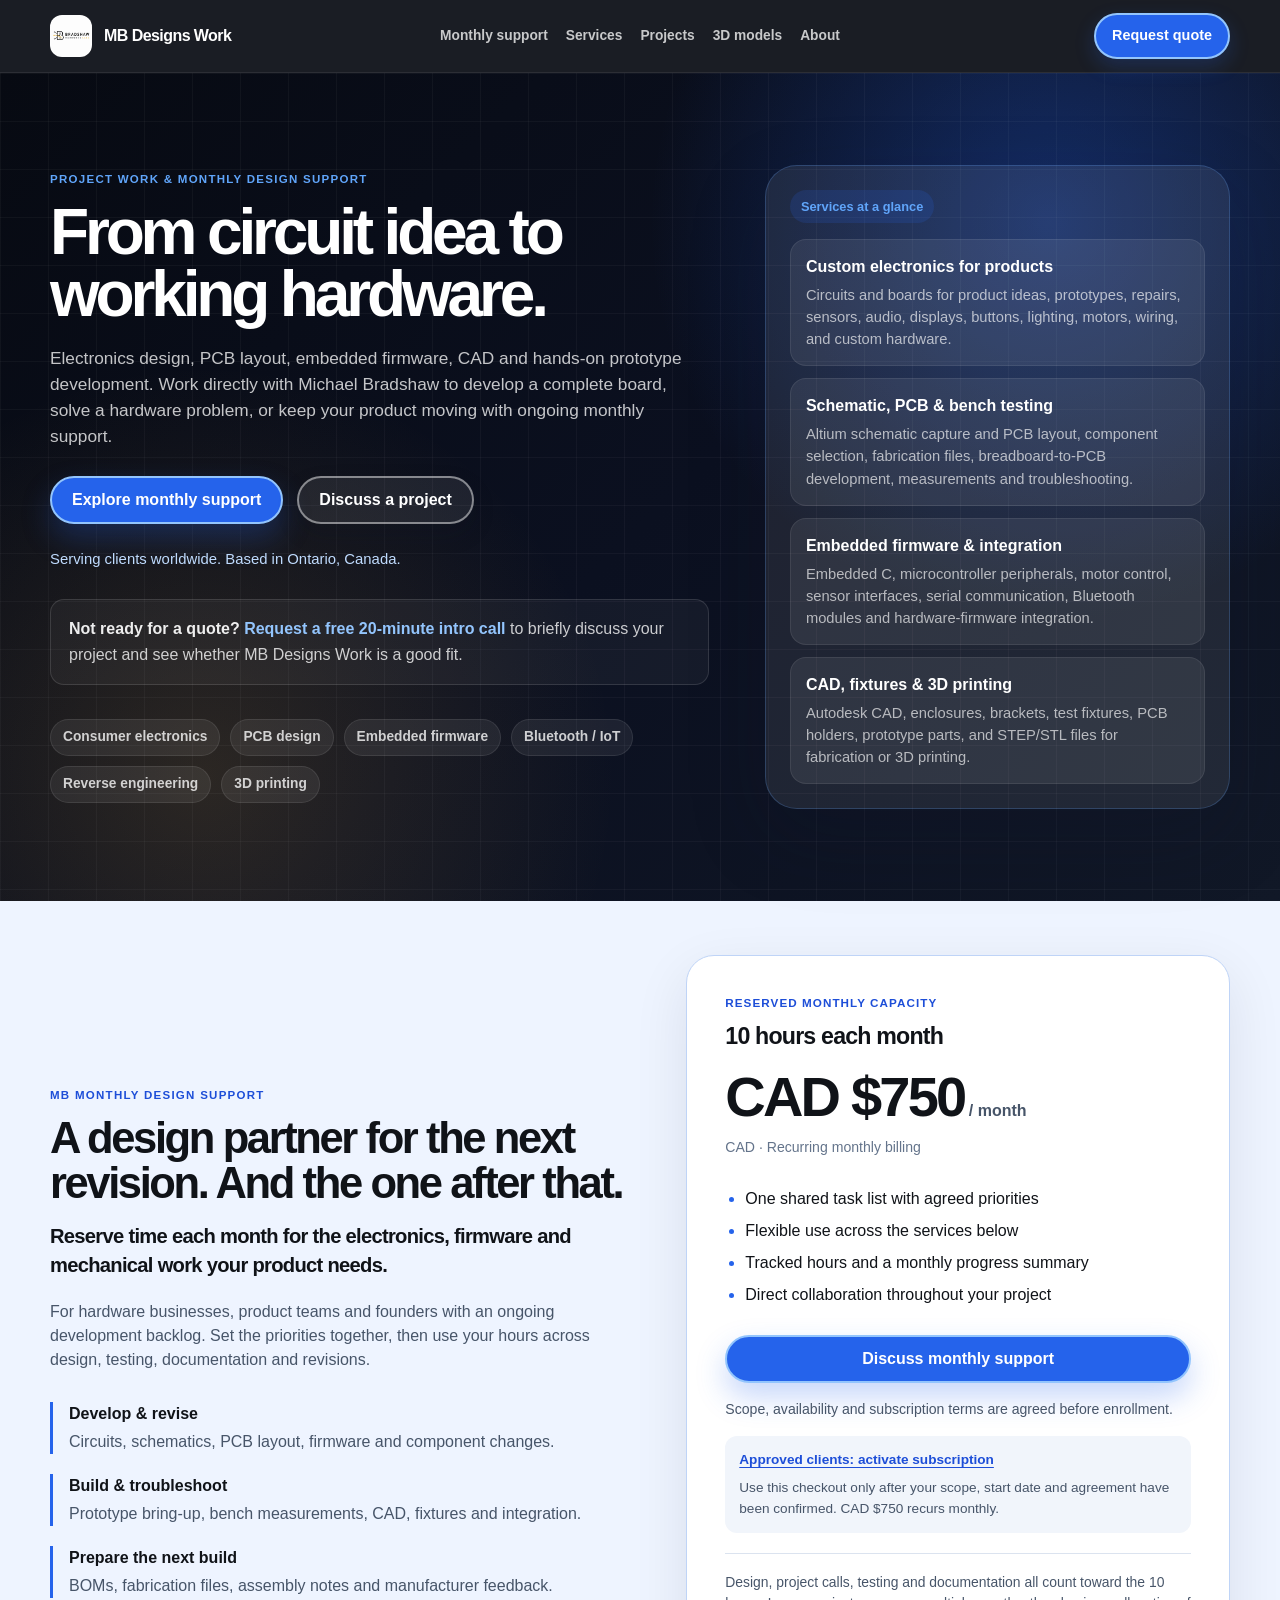
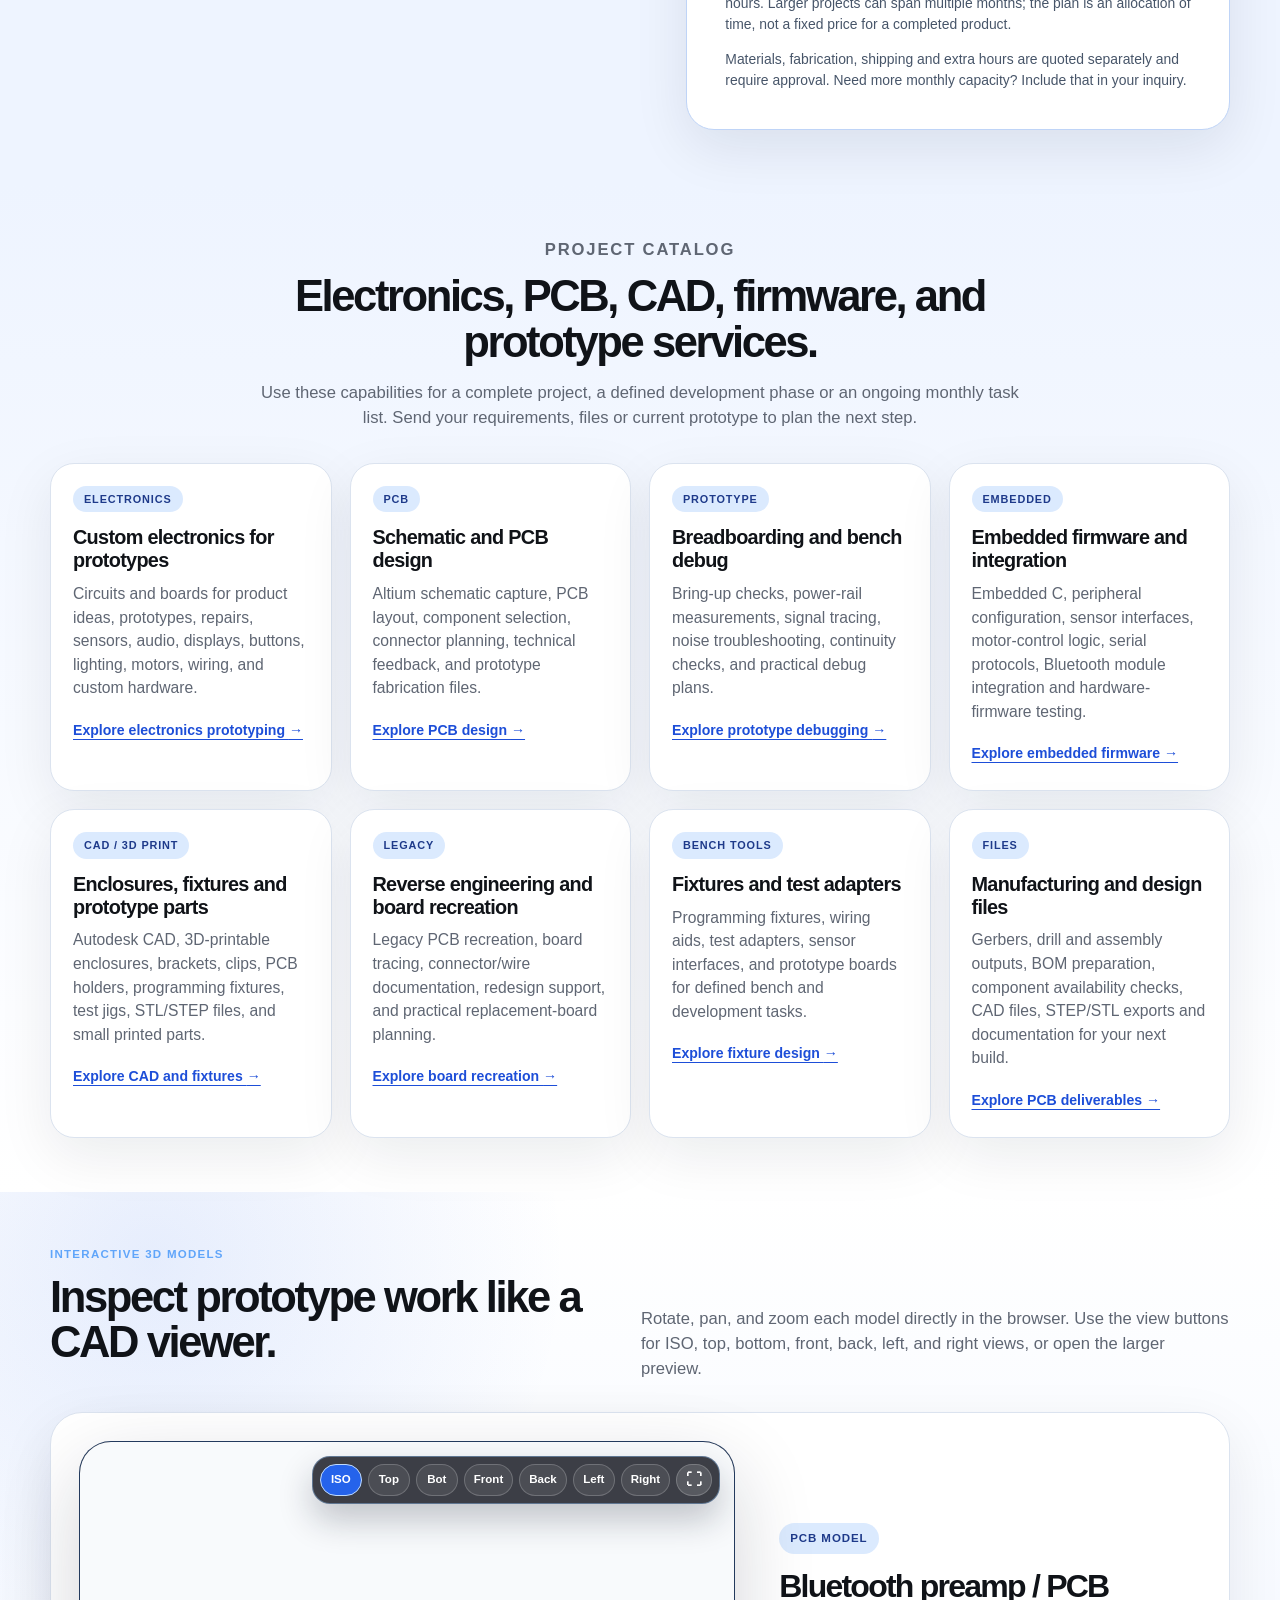
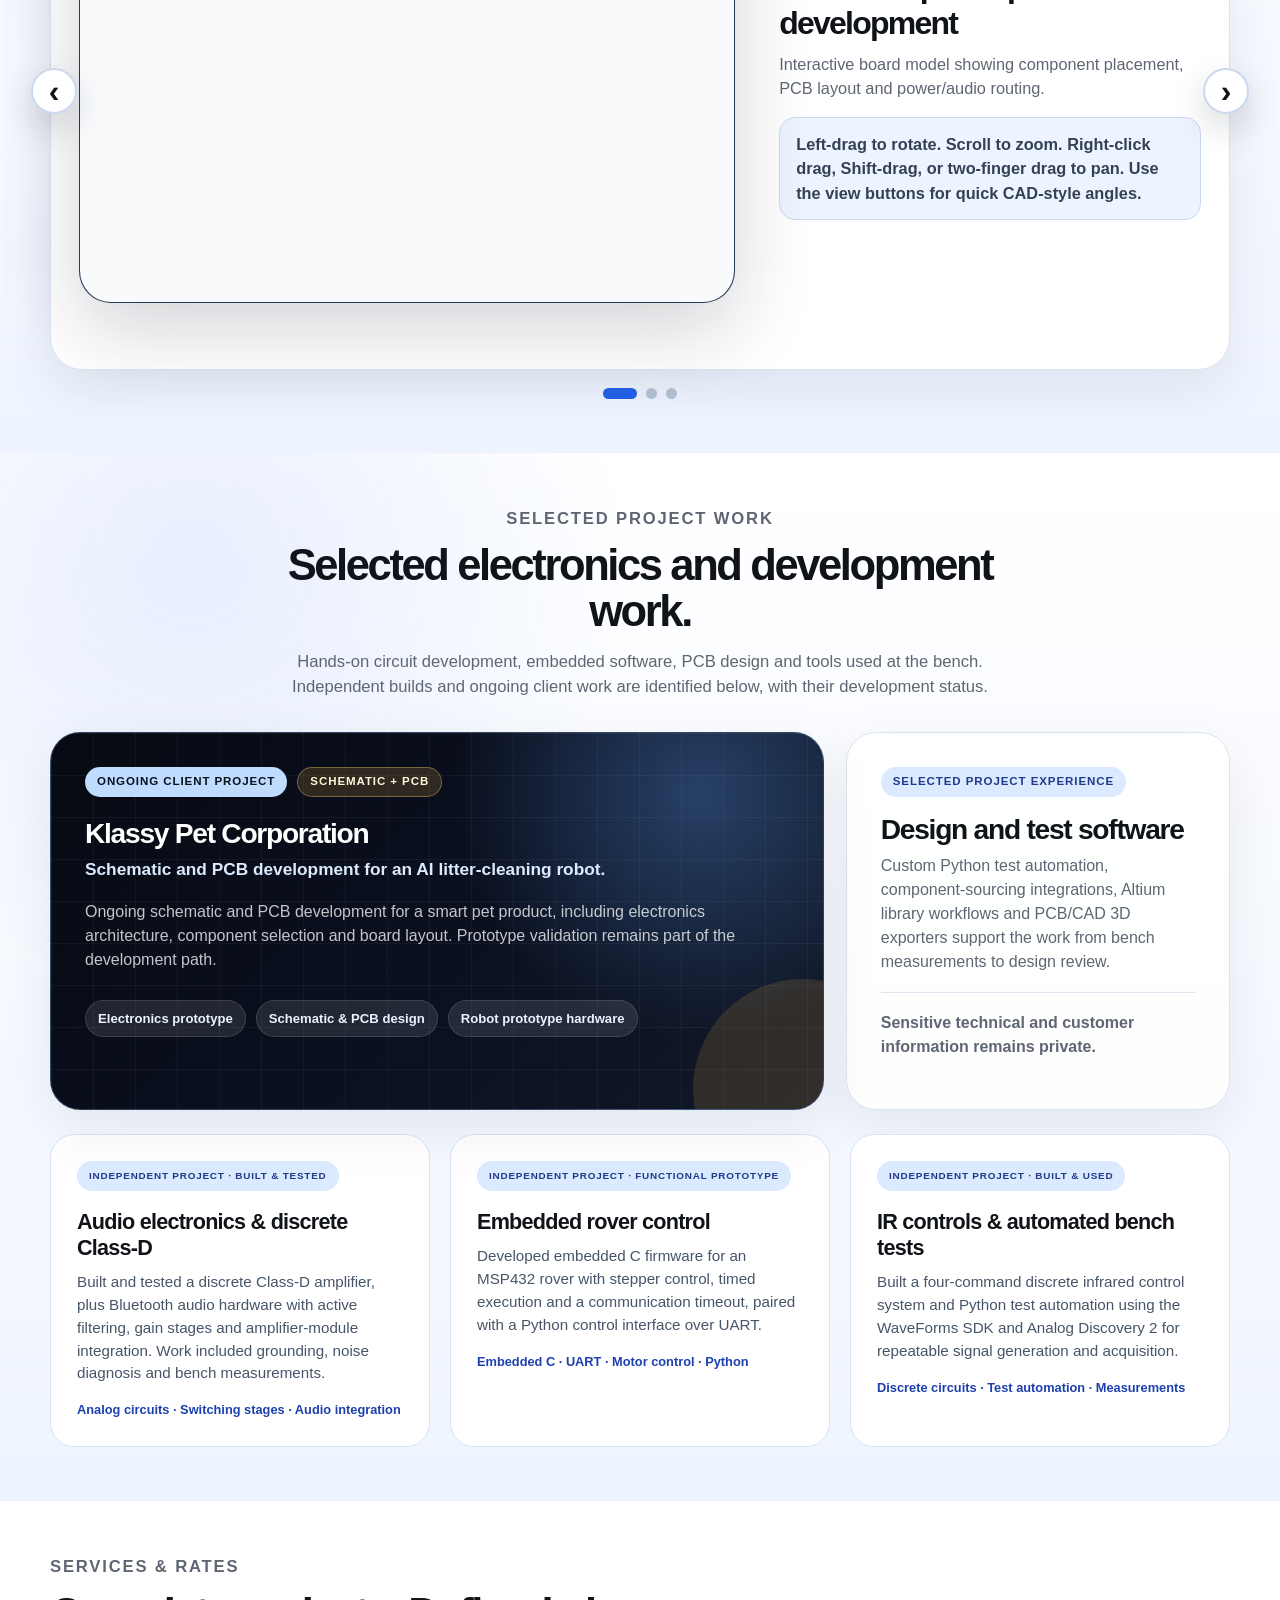
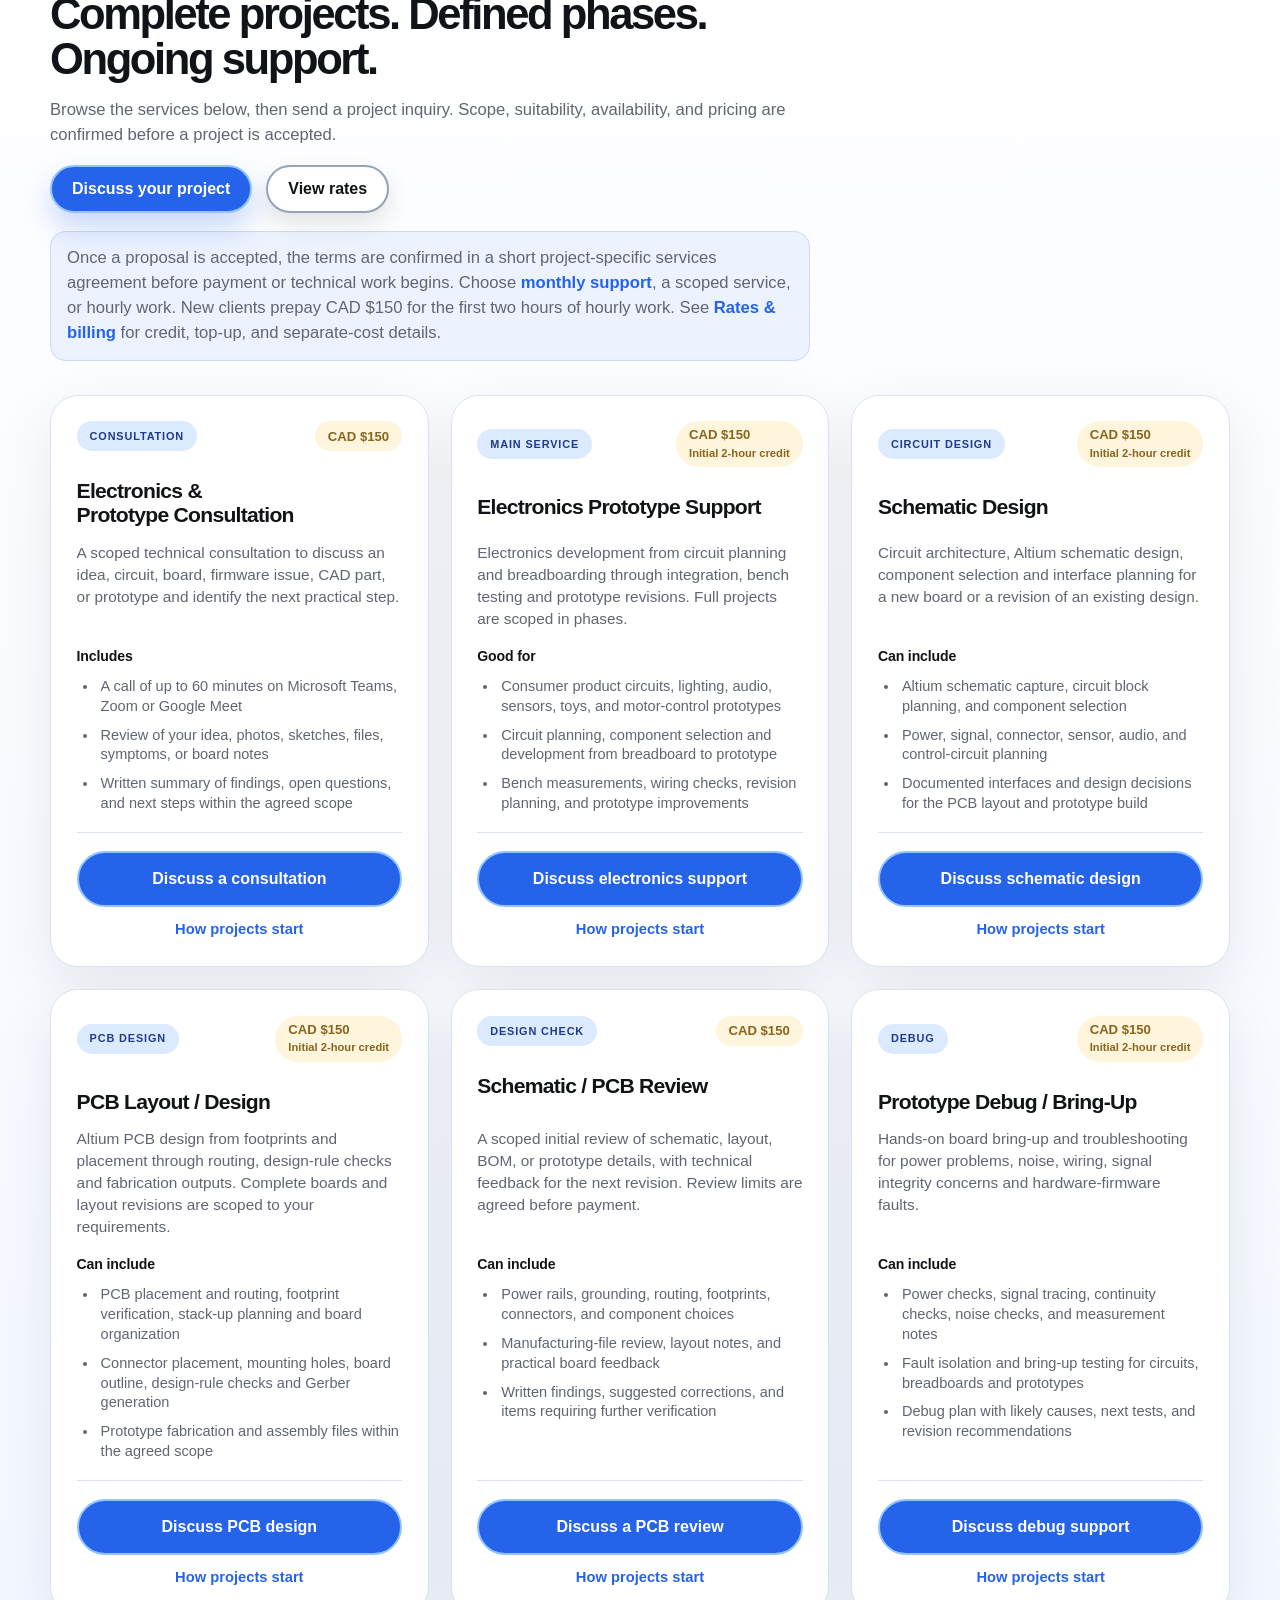
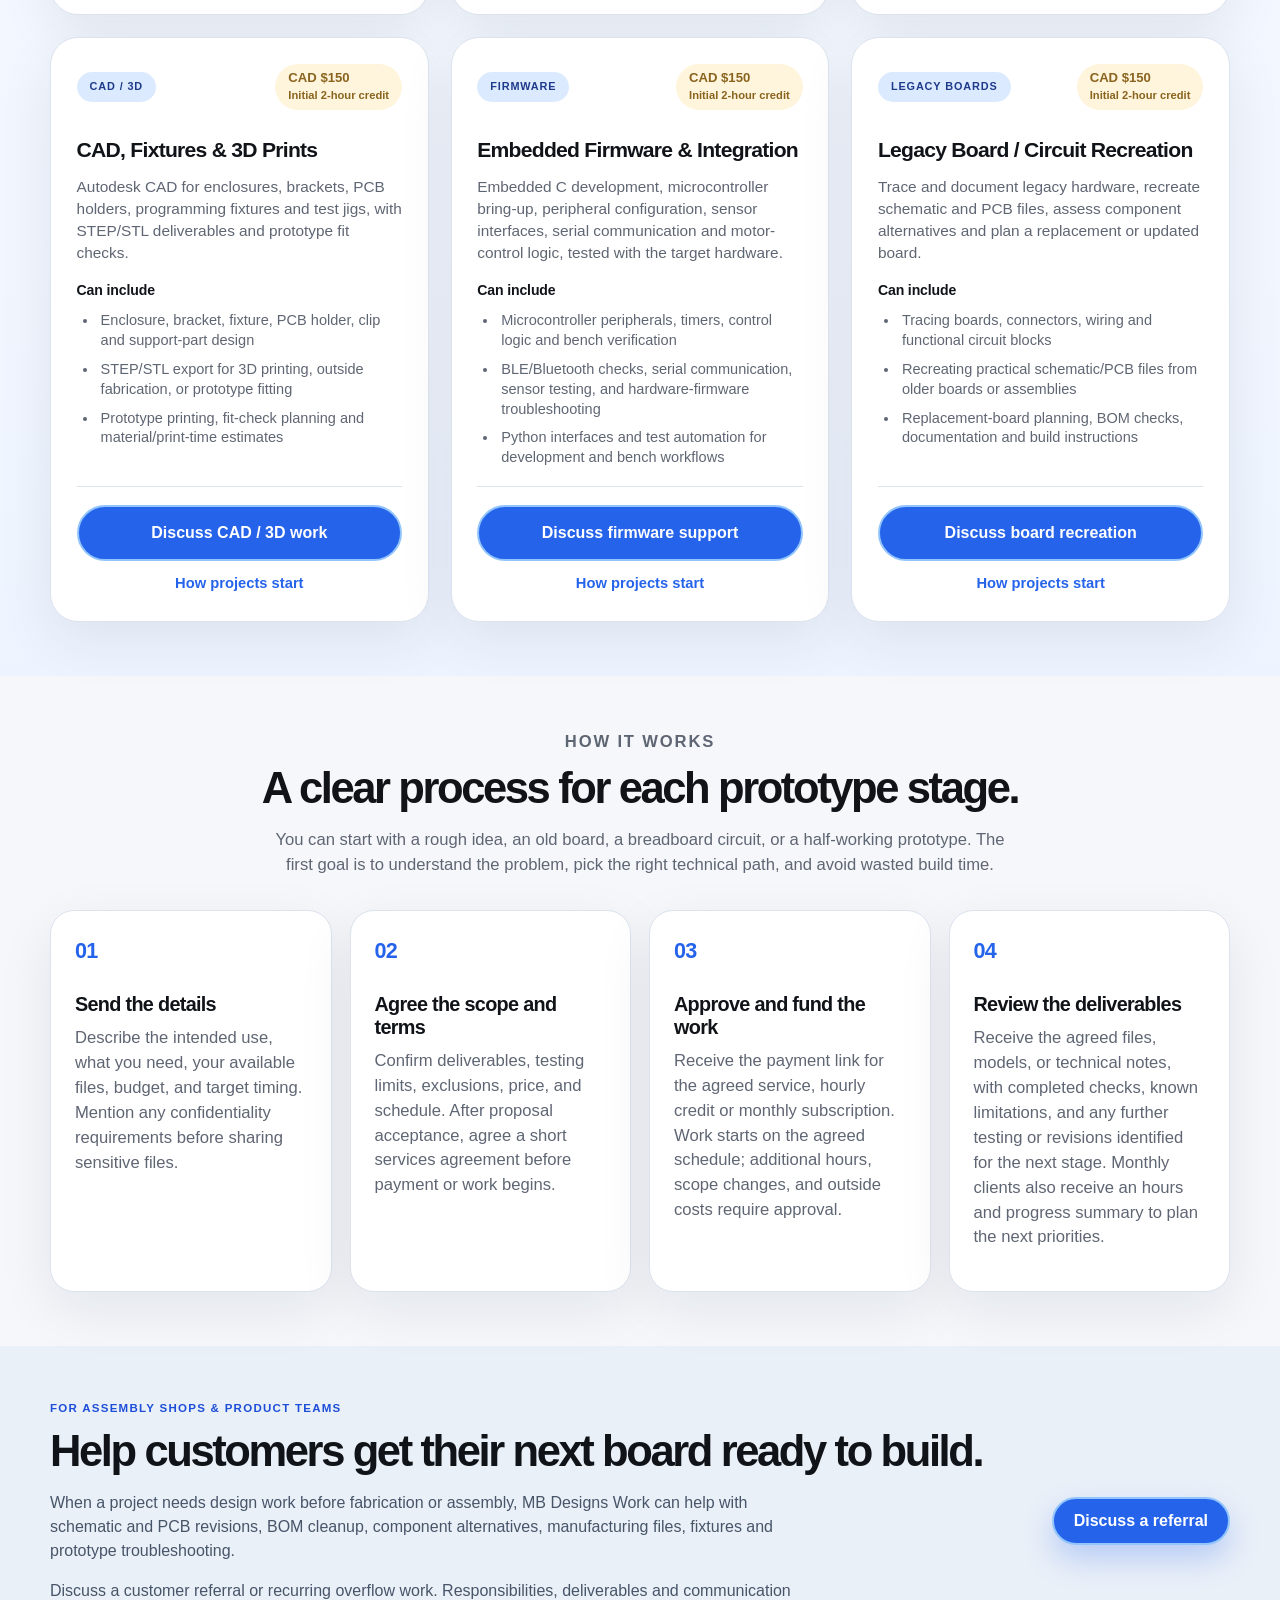
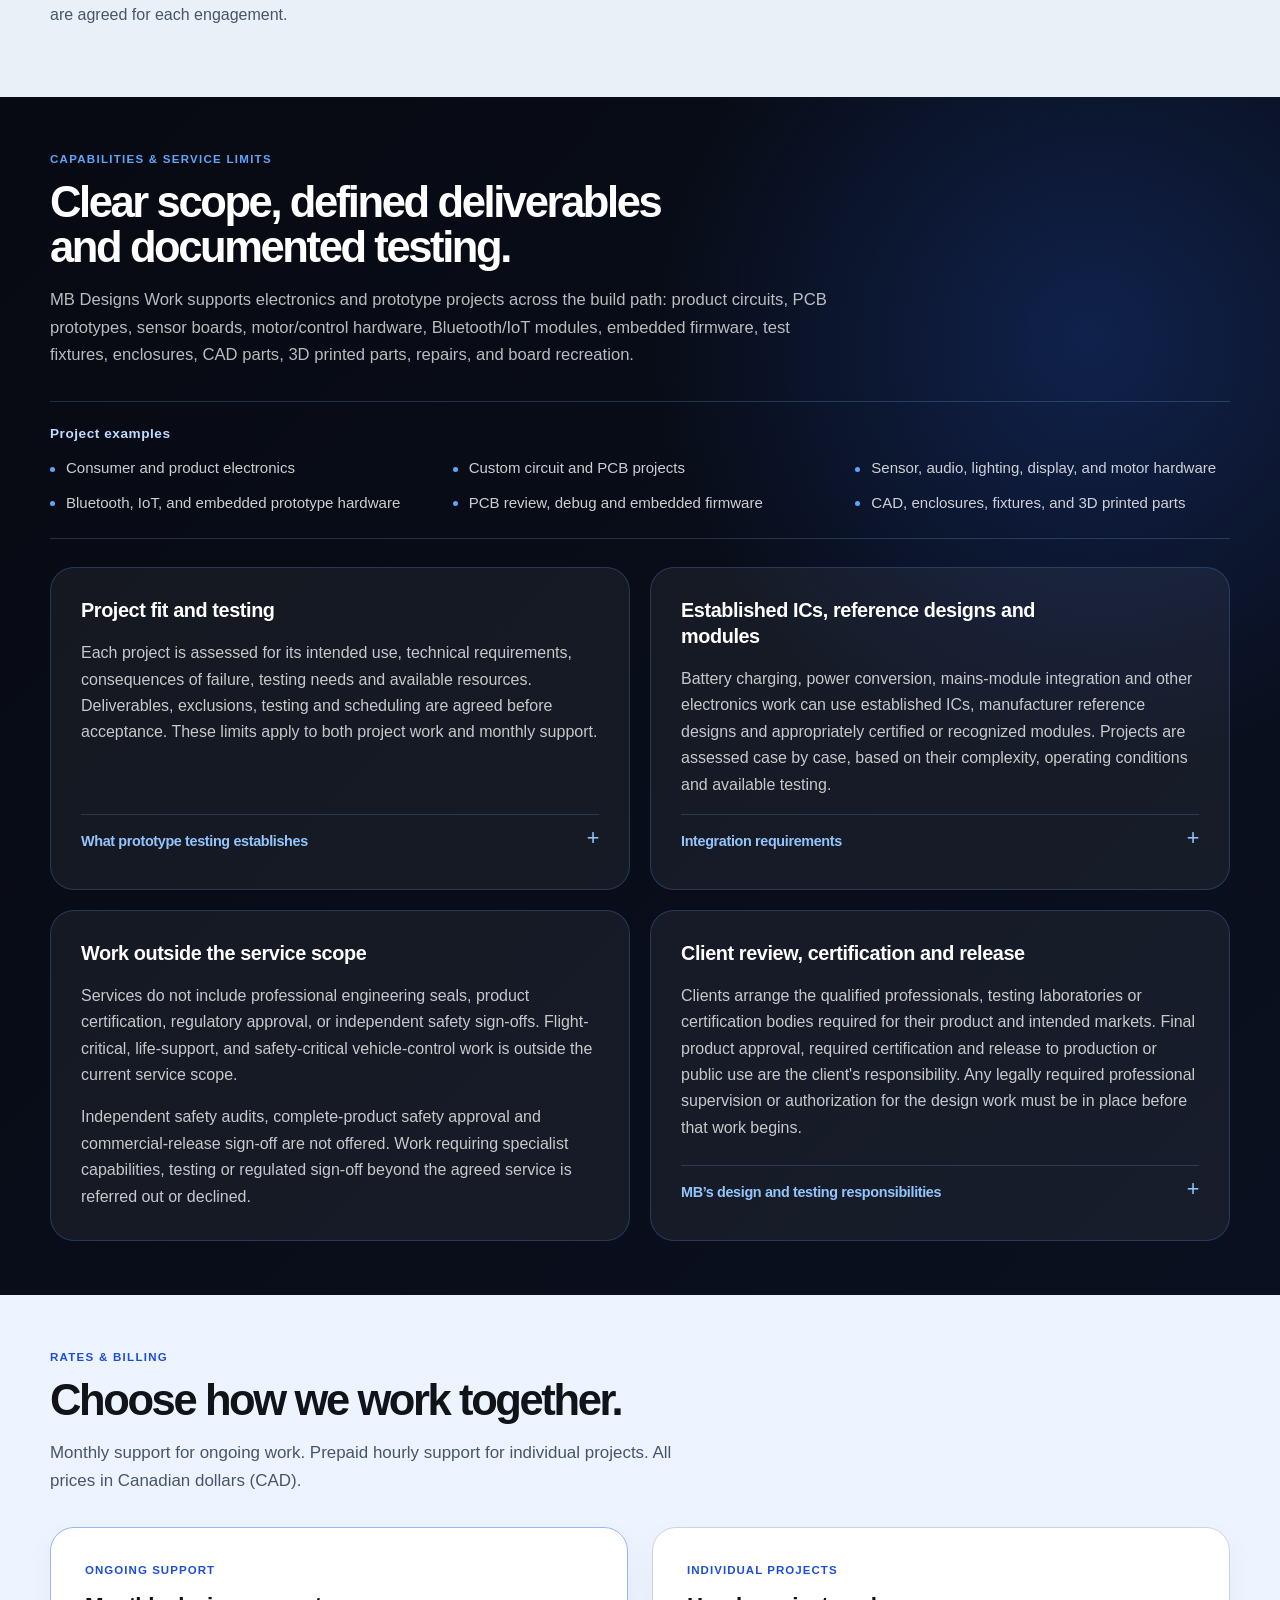
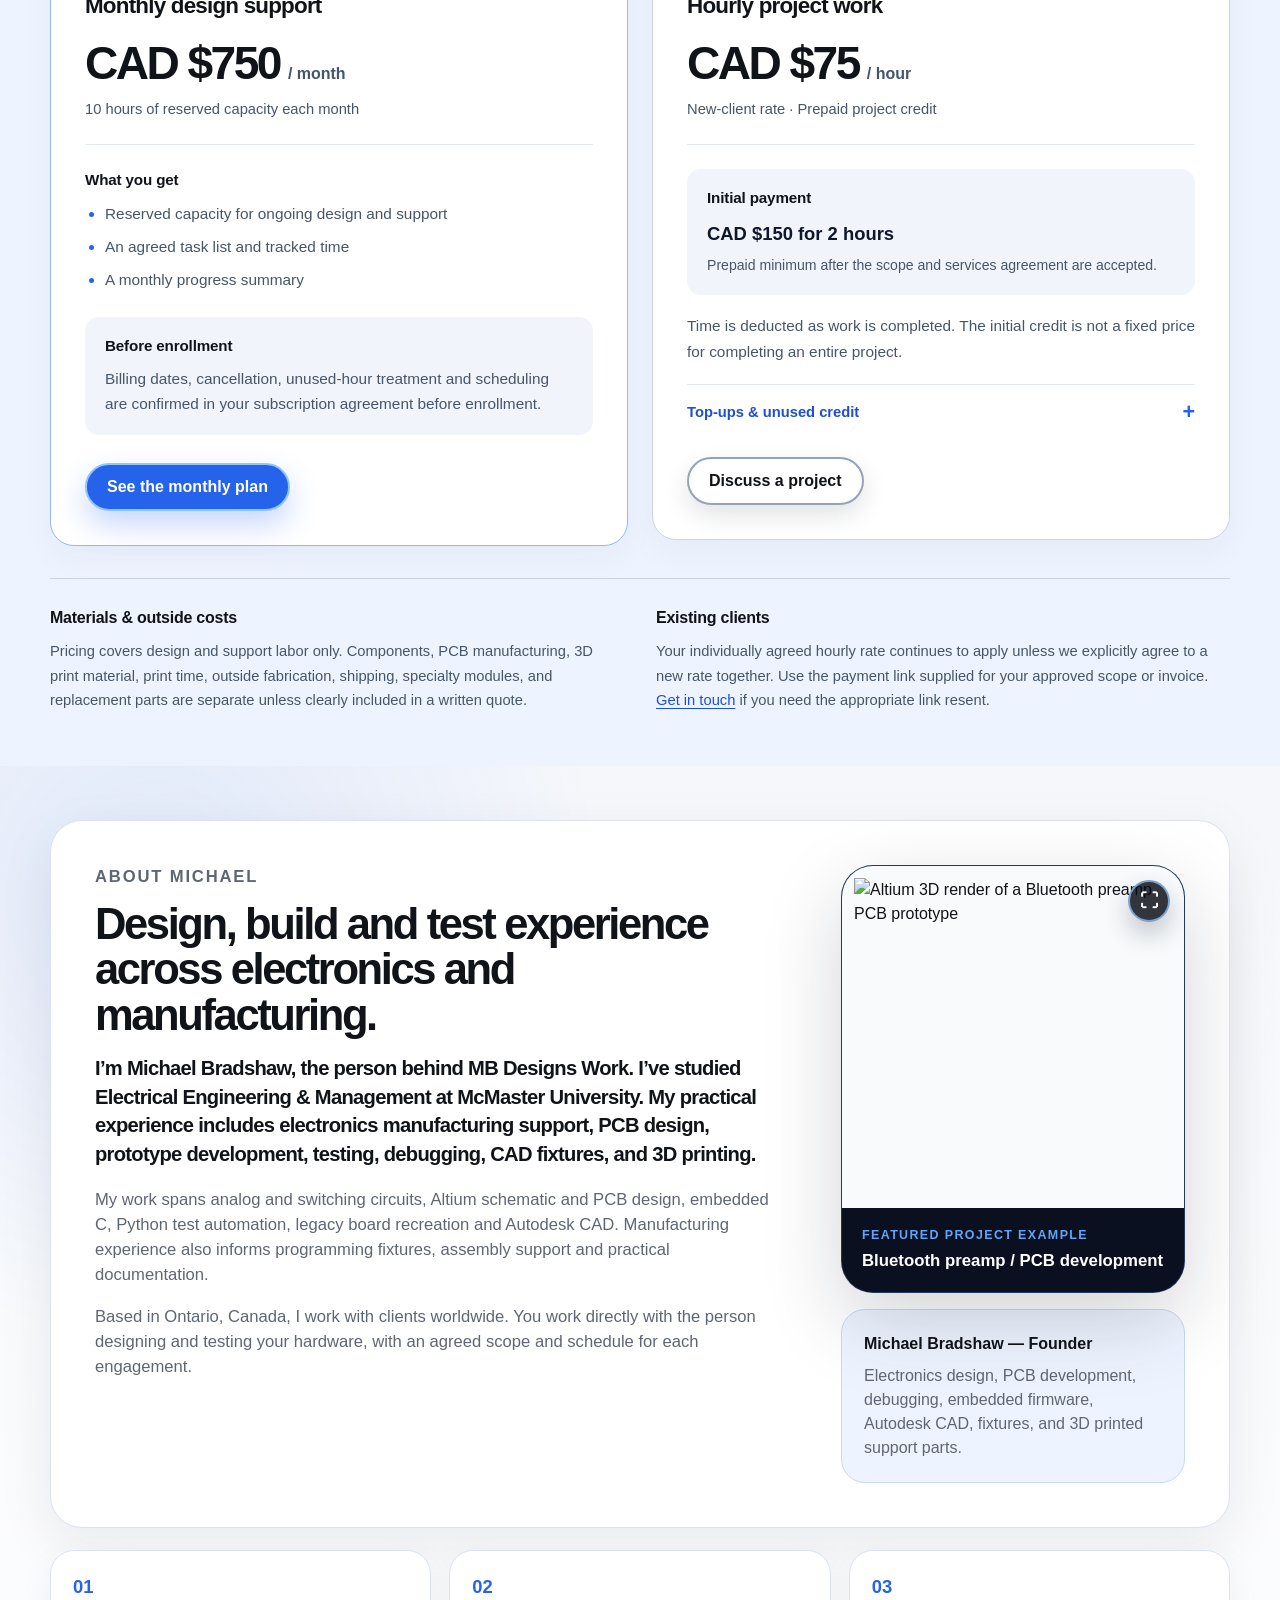
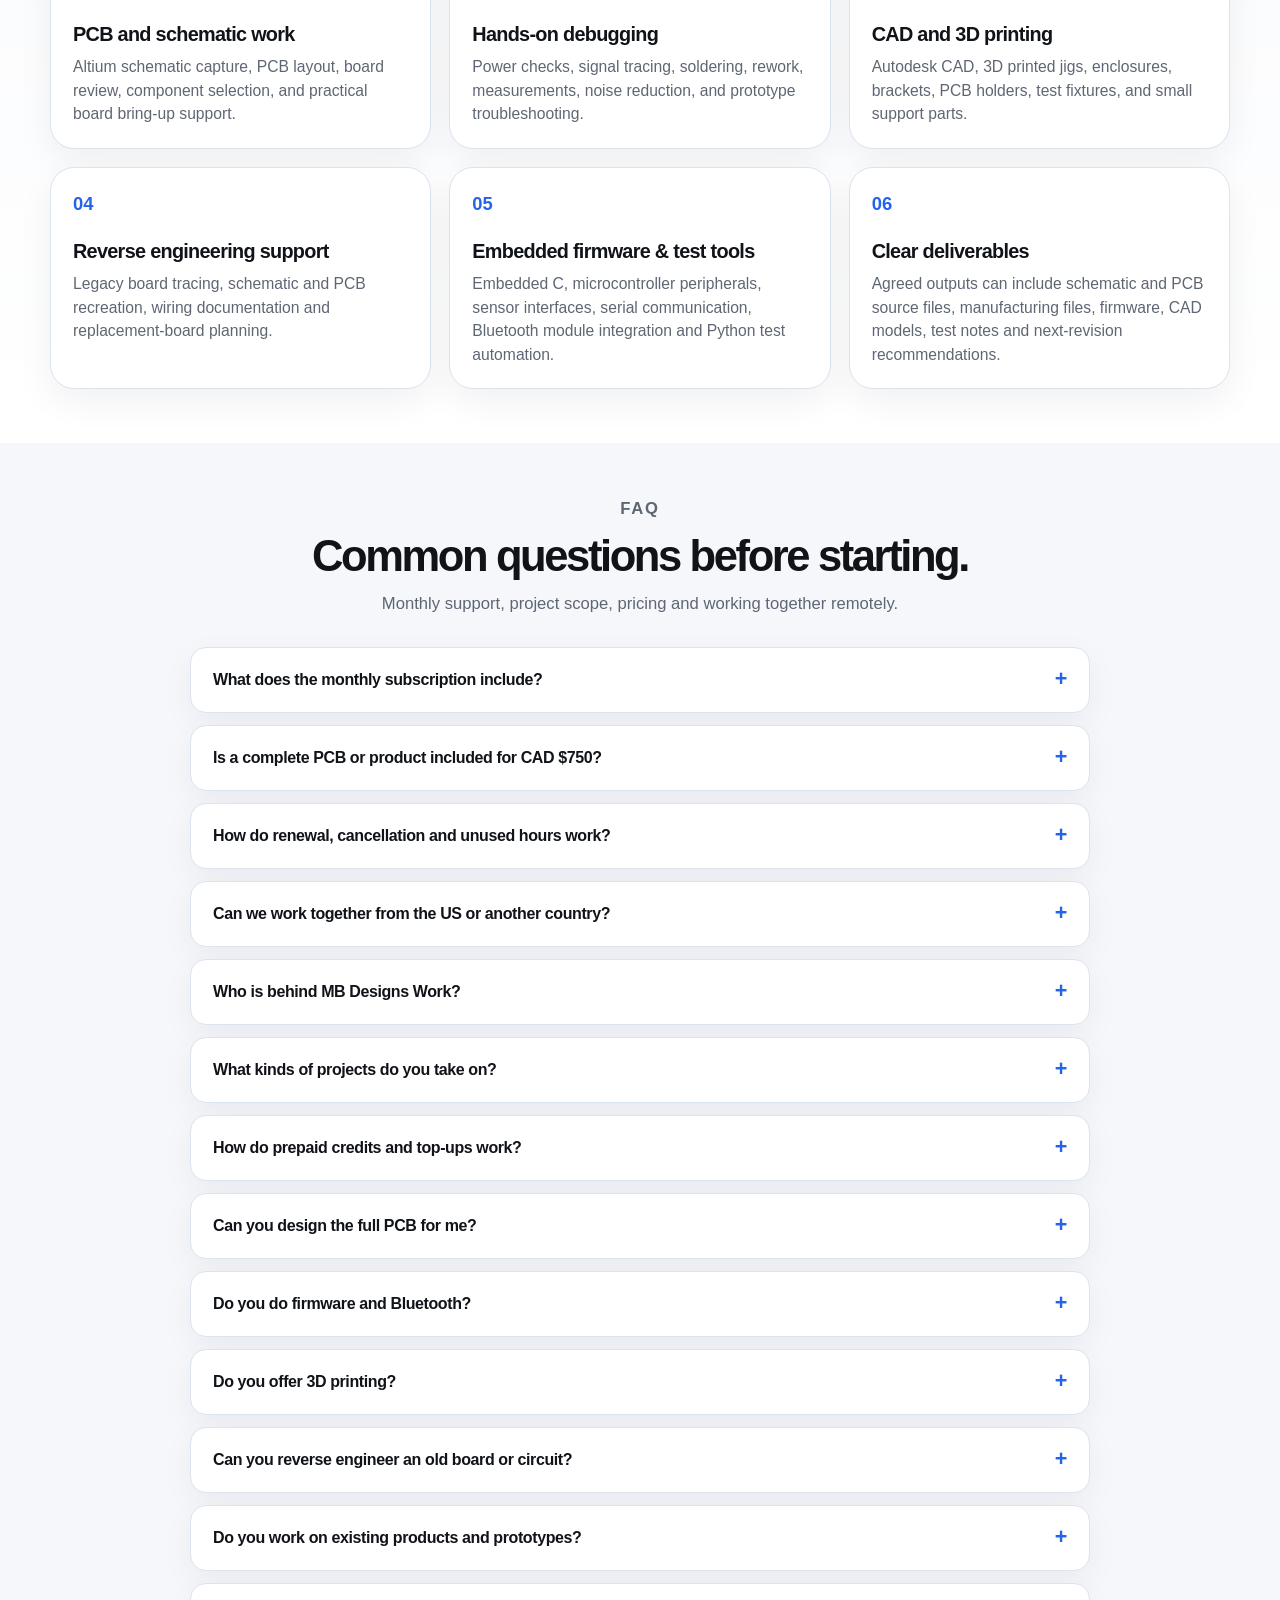
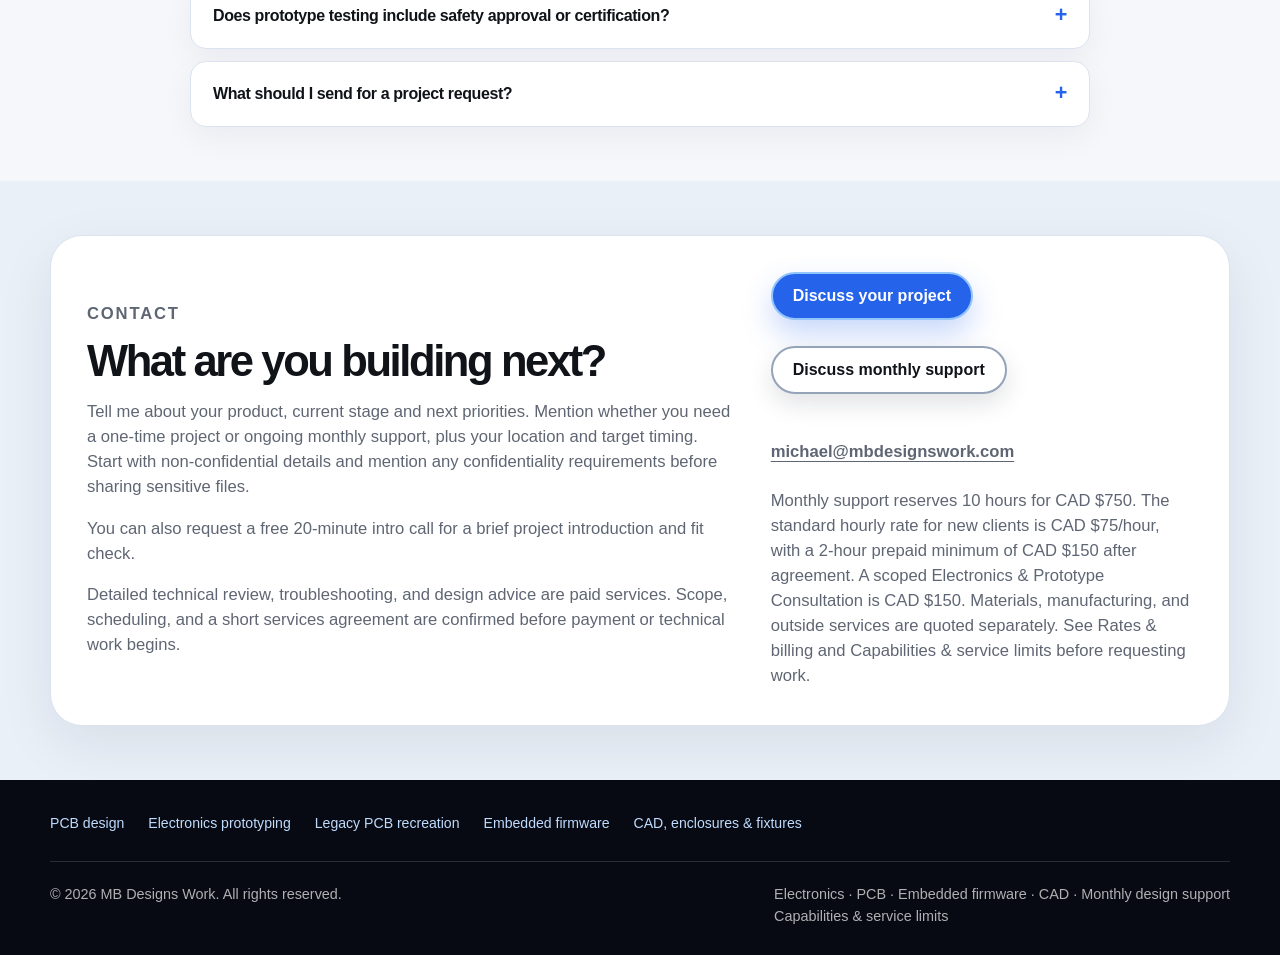
==== commit 38d1bf41: "Set the new-client engineering rate to CAD 75 per hour" ====
--- a/index.html
+++ b/index.html
@@ -291,7 +291,7 @@
         <article class="monthly-plan" aria-labelledby="monthly-plan-title">
           <p class="plan-label">Reserved monthly capacity</p>
           <h3 id="monthly-plan-title">10 hours each month</h3>
-          <p class="plan-price">CA$750<span> / month</span></p>
+          <p class="plan-price">CAD $750<span> / month</span></p>
           <p class="plan-currency">CAD · Recurring monthly billing</p>
           <ul class="plan-inclusions">
             <li>One shared task list with agreed priorities</li>
@@ -303,7 +303,7 @@
           <p class="plan-note">Scope, availability and subscription terms are agreed before enrollment.</p>
           <div class="approved-enrollment">
             <a href="https://buy.stripe.com/3cIeVc9gJ9QPe2Te79aZi0c">Approved clients: activate subscription</a>
-            <p>Use this checkout only after your scope, start date and agreement have been confirmed. CA$750 CAD recurs monthly.</p>
+            <p>Use this checkout only after your scope, start date and agreement have been confirmed. CAD $750 recurs monthly.</p>
           </div>
           <div class="plan-details">
             <p>Design, project calls, testing and documentation all count toward the 10 hours. Larger projects can span multiple months; the plan is an allocation of time, not a fixed price for a completed product.</p>
@@ -713,7 +713,7 @@
           <p class="services-billing-note">
             Once a proposal is accepted, the terms are confirmed in a short project-specific services agreement
             before payment or technical work begins. Choose <a href="#monthly-support">monthly support</a>, a scoped service,
-            or hourly work. CA$140 is the initial two-hour credit for hourly services, not a complete-project quote.
+            or hourly work. New clients prepay CAD $150 for the first two hours of hourly work.
             See <a href="#pricing">Rates &amp; billing</a> for credit, top-up, and separate-cost details.
           </p>
         </div>
@@ -725,7 +725,7 @@
               <div class="service-top">
                 <div class="service-meta">
                   <p class="service-tag">Consultation</p>
-                  <p class="service-start">CA$150</p>
+                  <p class="service-start">CAD $150</p>
                 </div>
                 <h3>Electronics &amp; Prototype Consultation</h3>
               </div>
@@ -755,7 +755,7 @@
               <div class="service-top">
                 <div class="service-meta">
                   <p class="service-tag">Main service</p>
-                  <p class="service-start">CA$140<span class="credit-label">Initial 2-hour credit</span></p>
+                  <p class="service-start">CAD $150<span class="credit-label">Initial 2-hour credit</span></p>
                 </div>
                 <h3>Electronics Prototype Support</h3>
               </div>
@@ -785,7 +785,7 @@
               <div class="service-top">
                 <div class="service-meta">
                   <p class="service-tag">Circuit design</p>
-                  <p class="service-start">CA$140<span class="credit-label">Initial 2-hour credit</span></p>
+                  <p class="service-start">CAD $150<span class="credit-label">Initial 2-hour credit</span></p>
                 </div>
                 <h3>Schematic Design</h3>
               </div>
@@ -815,7 +815,7 @@
               <div class="service-top">
                 <div class="service-meta">
                   <p class="service-tag">PCB design</p>
-                  <p class="service-start">CA$140<span class="credit-label">Initial 2-hour credit</span></p>
+                  <p class="service-start">CAD $150<span class="credit-label">Initial 2-hour credit</span></p>
                 </div>
                 <h3>PCB Layout / Design</h3>
               </div>
@@ -845,7 +845,7 @@
               <div class="service-top">
                 <div class="service-meta">
                   <p class="service-tag">Design check</p>
-                  <p class="service-start">CA$150</p>
+                  <p class="service-start">CAD $150</p>
                 </div>
                 <h3>Schematic / PCB Review</h3>
               </div>
@@ -875,7 +875,7 @@
               <div class="service-top">
                 <div class="service-meta">
                   <p class="service-tag">Debug</p>
-                  <p class="service-start">CA$140<span class="credit-label">Initial 2-hour credit</span></p>
+                  <p class="service-start">CAD $150<span class="credit-label">Initial 2-hour credit</span></p>
                 </div>
                 <h3>Prototype Debug / Bring-Up</h3>
               </div>
@@ -905,7 +905,7 @@
               <div class="service-top">
                 <div class="service-meta">
                   <p class="service-tag">CAD / 3D</p>
-                  <p class="service-start">CA$140<span class="credit-label">Initial 2-hour credit</span></p>
+                  <p class="service-start">CAD $150<span class="credit-label">Initial 2-hour credit</span></p>
                 </div>
                 <h3>CAD, Fixtures &amp; 3D Prints</h3>
               </div>
@@ -935,7 +935,7 @@
               <div class="service-top">
                 <div class="service-meta">
                   <p class="service-tag">Firmware</p>
-                  <p class="service-start">CA$140<span class="credit-label">Initial 2-hour credit</span></p>
+                  <p class="service-start">CAD $150<span class="credit-label">Initial 2-hour credit</span></p>
                 </div>
                 <h3>Embedded Firmware &amp; Integration</h3>
               </div>
@@ -965,7 +965,7 @@
               <div class="service-top">
                 <div class="service-meta">
                   <p class="service-tag">Legacy boards</p>
-                  <p class="service-start">CA$140<span class="credit-label">Initial 2-hour credit</span></p>
+                  <p class="service-start">CAD $150<span class="credit-label">Initial 2-hour credit</span></p>
                 </div>
                 <h3>Legacy Board / Circuit Recreation</h3>
               </div>
@@ -1155,7 +1155,7 @@
             <div class="rate-card-header">
               <p class="rate-label">Ongoing support</p>
               <h3 id="monthly-rate-heading">Monthly design support</h3>
-              <p class="rate-price">CA$750 <span>/ month</span></p>
+              <p class="rate-price">CAD $750 <span>/ month</span></p>
               <p class="rate-allocation">10 hours of reserved capacity each month</p>
             </div>
             <div class="rate-card-content">
@@ -1177,13 +1177,13 @@
             <div class="rate-card-header">
               <p class="rate-label">Individual projects</p>
               <h3 id="hourly-rate-heading">Hourly project work</h3>
-              <p class="rate-price"><span class="rate-from">From</span> CA$70 <span>/ hour</span></p>
+              <p class="rate-price">CAD $75 <span>/ hour</span></p>
               <p class="rate-allocation">New-client rate &middot; Prepaid project credit</p>
             </div>
             <div class="rate-card-content">
               <div class="rate-credit">
                 <h4>Initial payment</h4>
-                <p><strong>CA$140 for 2 hours</strong><span>Prepaid minimum after the scope and services agreement are accepted.</span></p>
+                <p><strong>CAD $150 for 2 hours</strong><span>Prepaid minimum after the scope and services agreement are accepted.</span></p>
               </div>
               <p>Time is deducted as work is completed. The initial credit is not a fixed price for completing an entire project.</p>
               <details class="rate-details">
@@ -1207,7 +1207,7 @@
           </div>
           <div>
             <h3>Existing clients</h3>
-            <p>All prices are in Canadian dollars (CAD). Existing clients retain their agreed project rates; use the payment link supplied for your approved scope or invoice. <a href="#contact">Get in touch</a> if you need the appropriate link resent.</p>
+            <p>Your individually agreed hourly rate continues to apply unless we explicitly agree to a new rate together. Use the payment link supplied for your approved scope or invoice. <a href="#contact">Get in touch</a> if you need the appropriate link resent.</p>
           </div>
         </aside>
       </div>
@@ -1339,10 +1339,10 @@
         <div class="faq-list">
           <details>
             <summary>What does the monthly subscription include?</summary>
-            <p>CA$750 CAD reserves 10 hours per month across electronics, PCB, firmware, CAD and prototype support. Together, we agree the task priorities and schedule. I track the time and review progress with you each month. Project calls, testing and documentation count toward those hours. Materials and outside costs are separate.</p>
+            <p>CAD $750 reserves 10 hours per month across electronics, PCB, firmware, CAD and prototype support. Together, we agree the task priorities and schedule. I track the time and review progress with you each month. Project calls, testing and documentation count toward those hours. Materials and outside costs are separate.</p>
           </details>
           <details>
-            <summary>Is a complete PCB or product included for CA$750?</summary>
+            <summary>Is a complete PCB or product included for CAD $750?</summary>
             <p>The monthly plan reserves time. A complete design may require multiple months or a separate project scope, depending on complexity and testing. I estimate the work, then agree milestones with you before starting. Additional hours or outside costs require approval.</p>
           </details>
           <details>
@@ -1374,8 +1374,8 @@
           <details>
             <summary>How do prepaid credits and top-ups work?</summary>
             <p>
-              Scope and the services agreement come first. Hourly work for new clients then starts with a CA$140
-              (2-hour) prepaid credit at CA$70/hr. Work pauses when credit is used and resumes after an approved
+              Scope and the services agreement come first. New clients then prepay CAD $150 for two hours
+              at CAD $75/hour. Work pauses when credit is used and resumes after an approved
               top-up at the agreed rate. See <a href="#pricing">Rates &amp; billing</a> for unused-credit and separate-cost terms.
             </p>
           </details>
@@ -1479,8 +1479,8 @@
           <a class="btn btn-secondary" href="mailto:michael@mbdesignswork.com?subject=Monthly%20Design%20Support%20Inquiry&amp;body=Hi%20Michael%2C%0A%0AI%20am%20interested%20in%20MB%20Monthly%20Design%20Support%20%28CA%24750/month%20for%2010%20hours%29.%0A%0ACompany%20and%20location%3A%0A%0AProduct%20and%20intended%20use%3A%0A%0ACurrent%20stage%20and%20available%20files%3A%0A%0ASupport%20needed%20each%20month%3A%0A%0ATop%20priorities%20and%20target%20timing%3A%0A%0AConfidentiality%20requirements%20before%20sharing%20files%3A%0A%0AThanks%2C">Discuss monthly support</a>
           <p class="contact-email"><a href="mailto:michael@mbdesignswork.com">michael@mbdesignswork.com</a></p>
           <p class="small-text">
-            Monthly support: CA$750 CAD for 10 hours. Hourly support for new clients starts at CA$70/hr with a 2-hour prepaid minimum of CA$140 after agreement.
-            A scoped Electronics &amp; Prototype Consultation is CA$150. Materials, manufacturing, and outside
+            Monthly support reserves 10 hours for CAD $750. The standard hourly rate for new clients is CAD $75/hour, with a 2-hour prepaid minimum of CAD $150 after agreement.
+            A scoped Electronics &amp; Prototype Consultation is CAD $150. Materials, manufacturing, and outside
             services are quoted separately. See <a href="#pricing">Rates &amp; billing</a> and
             <a href="#scope">Capabilities &amp; service limits</a> before requesting work.
           </p>
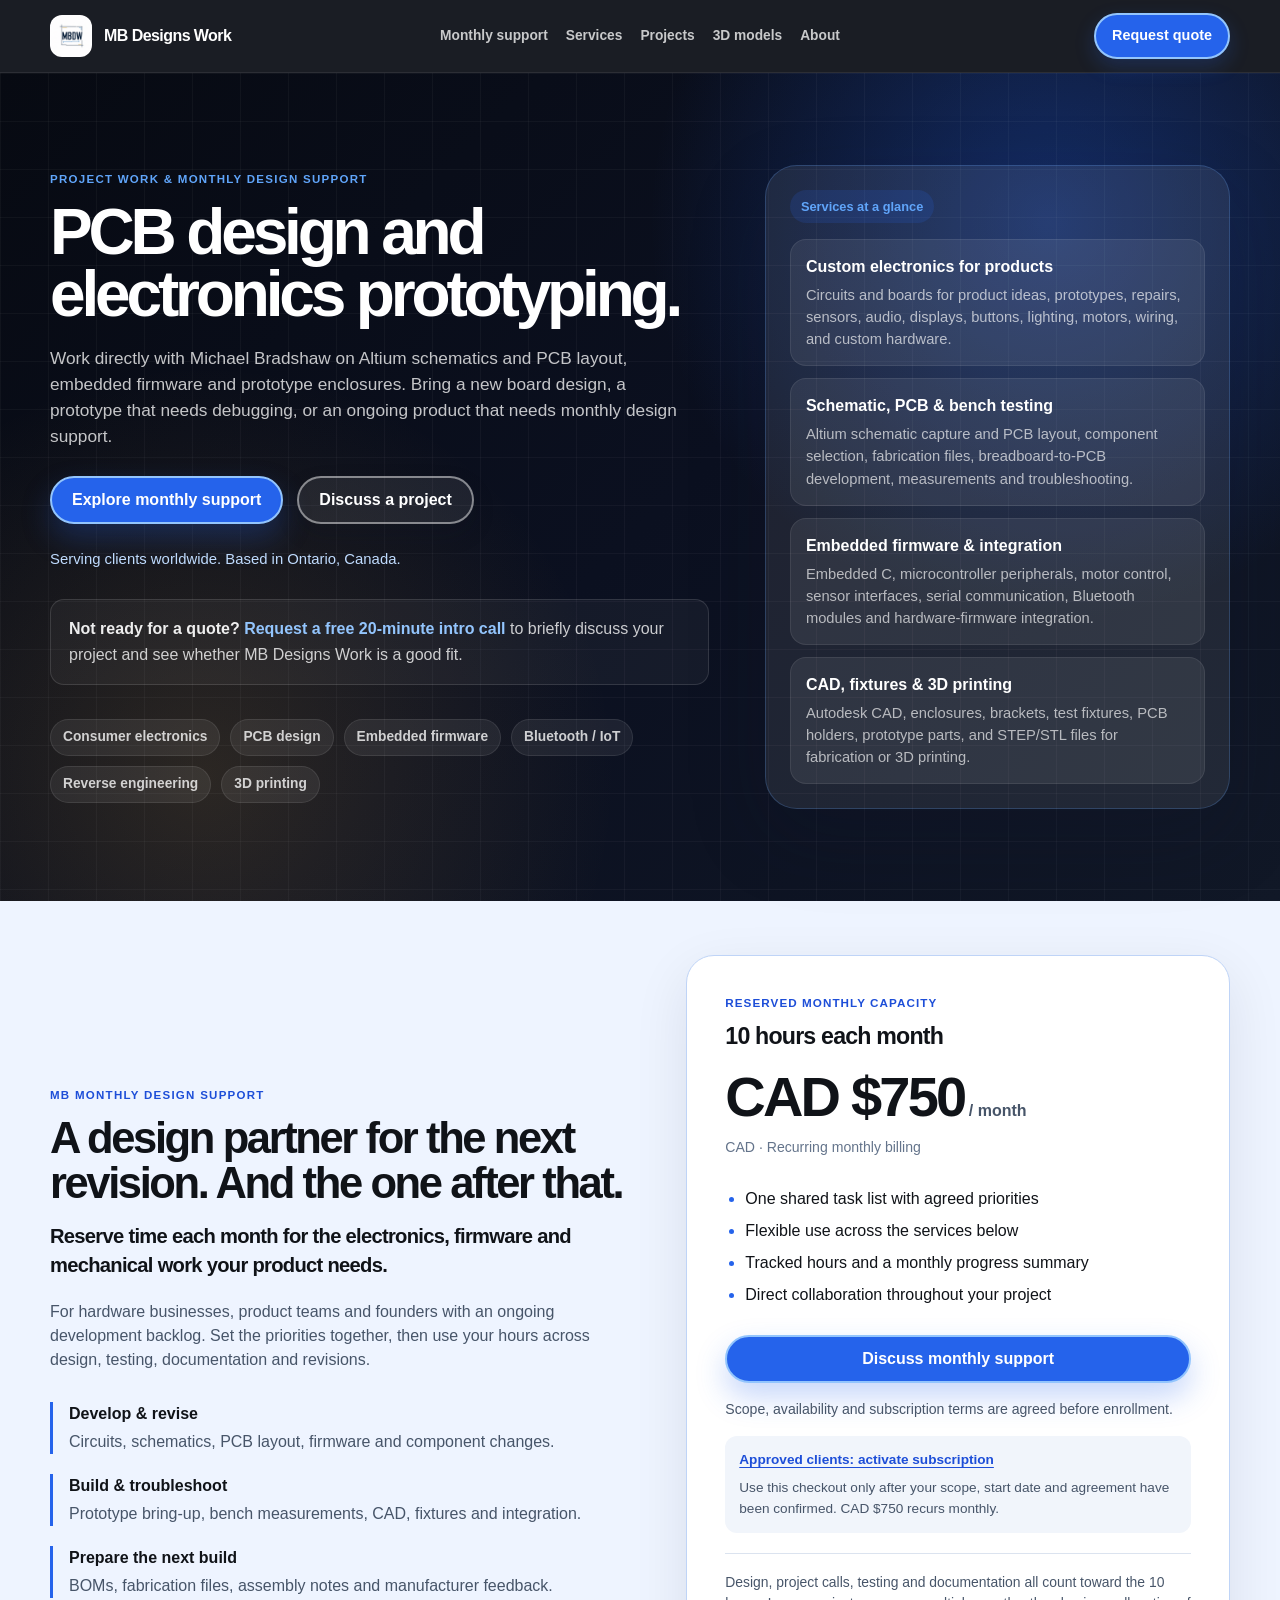
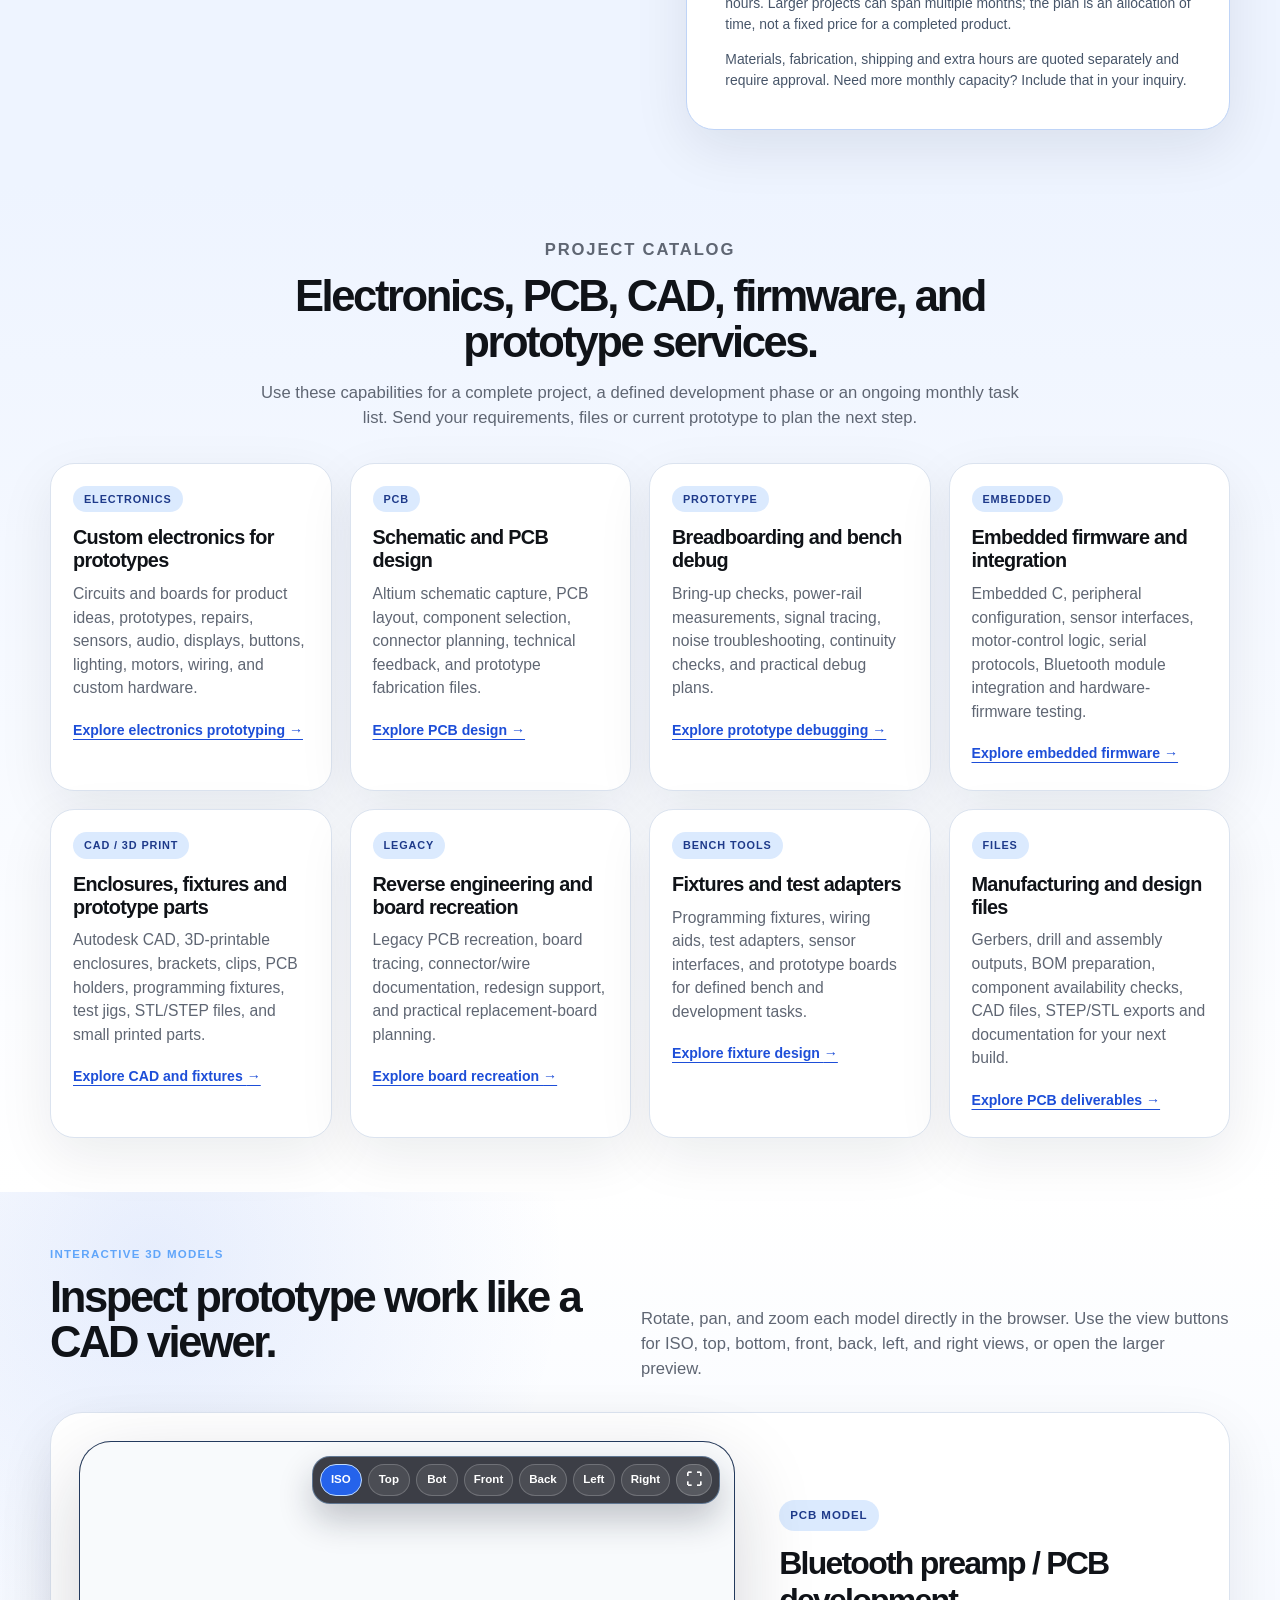
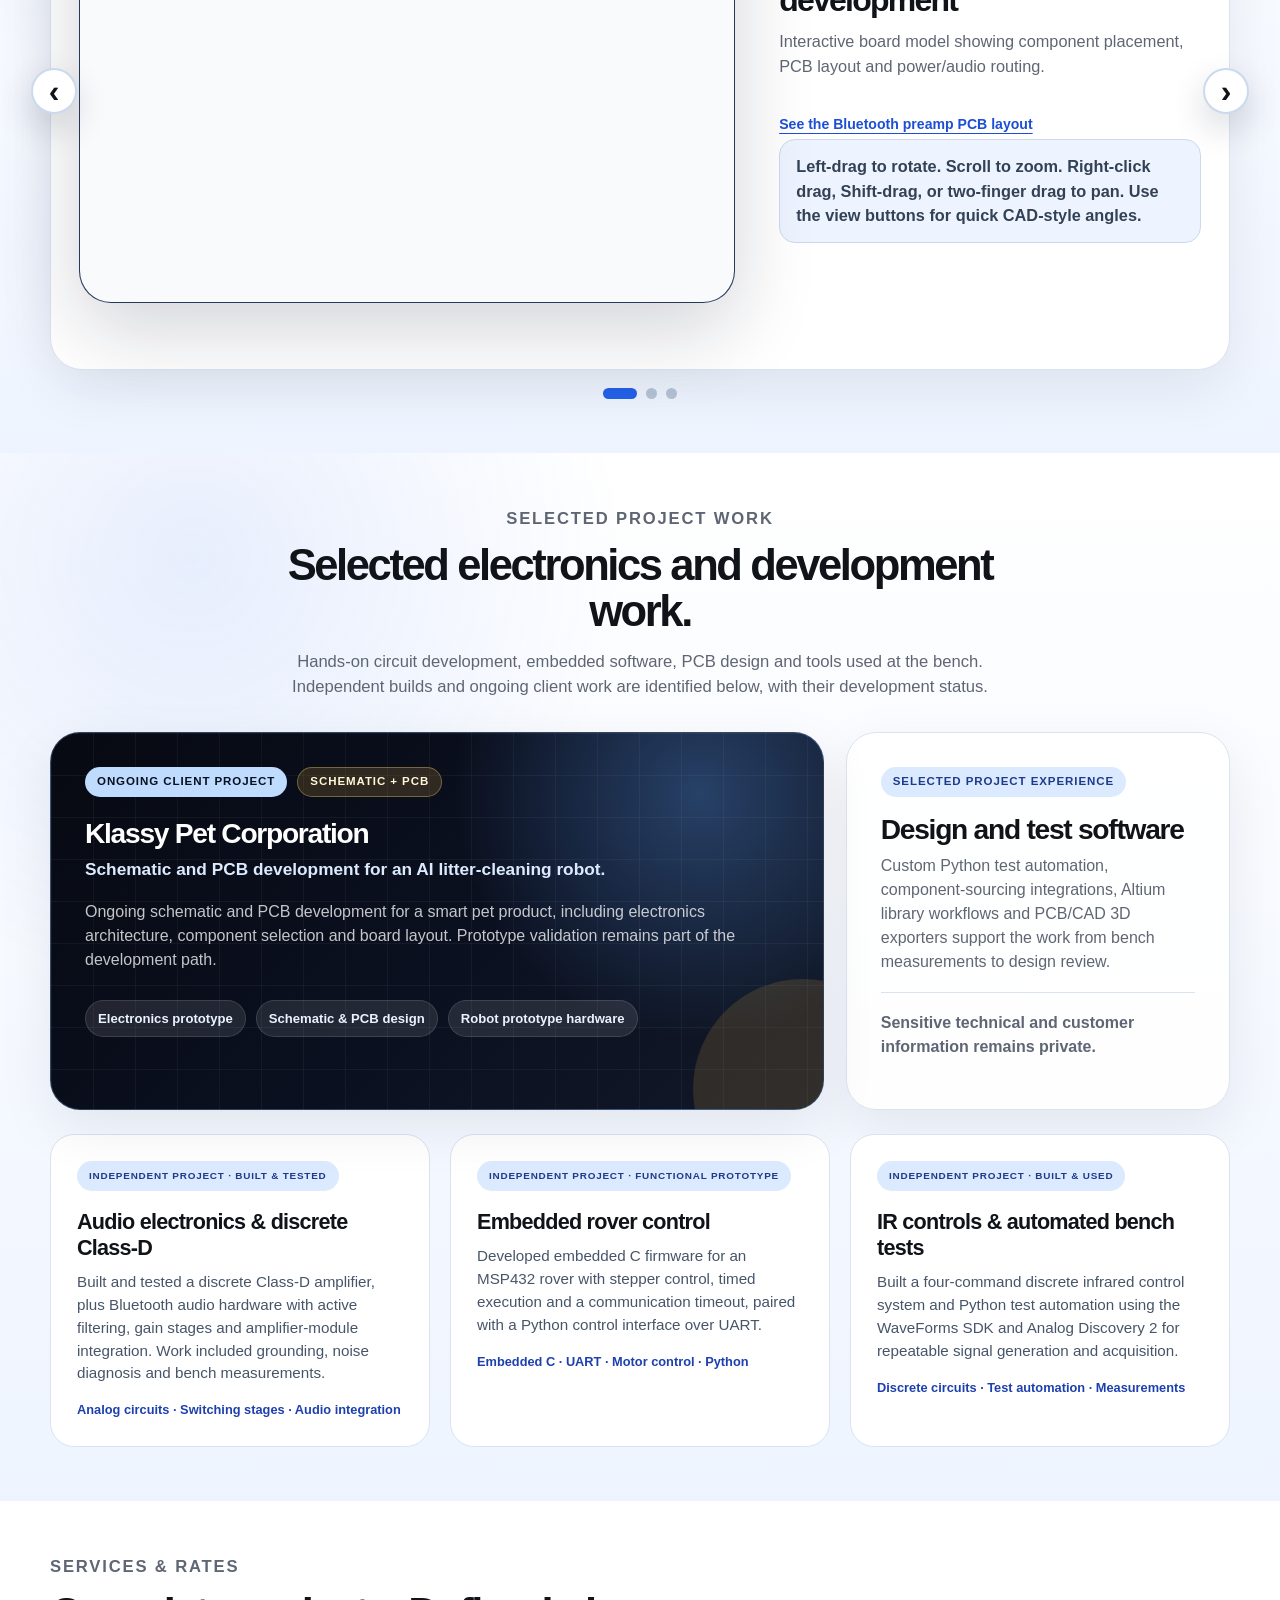
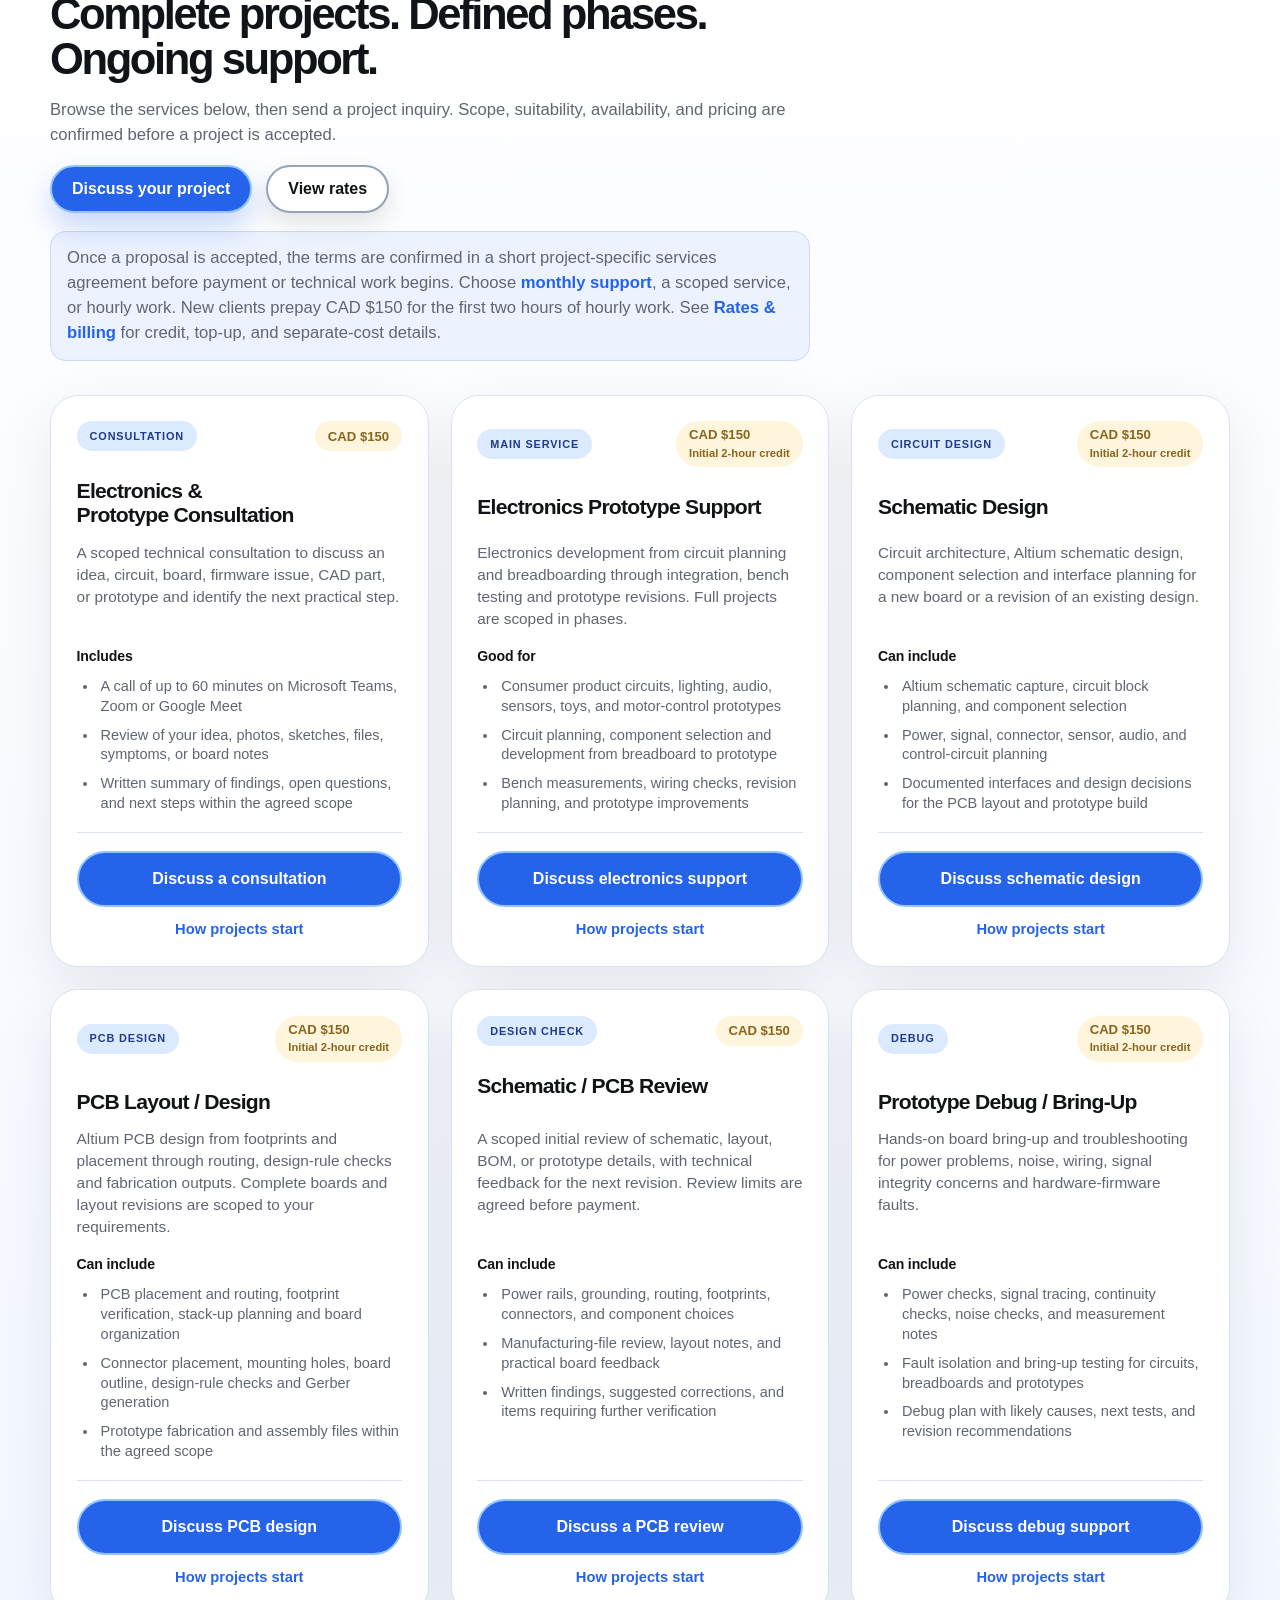
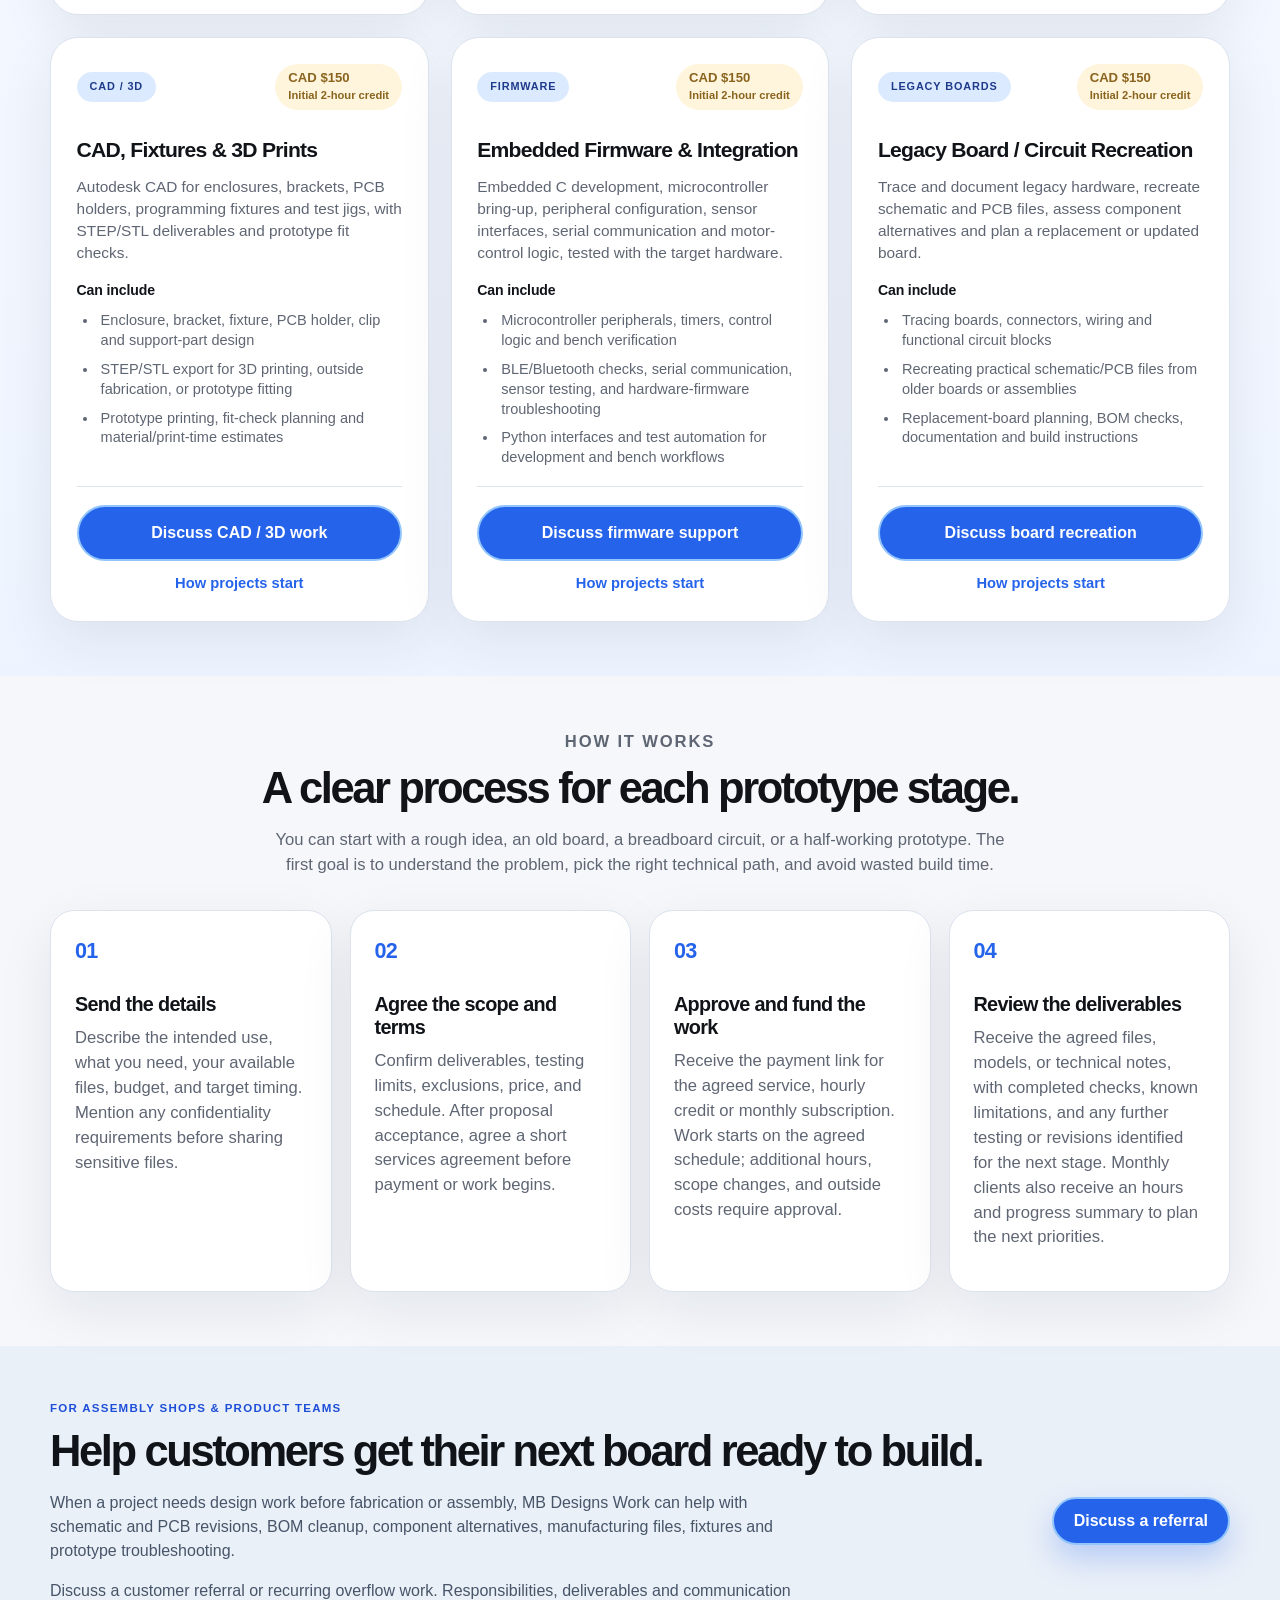
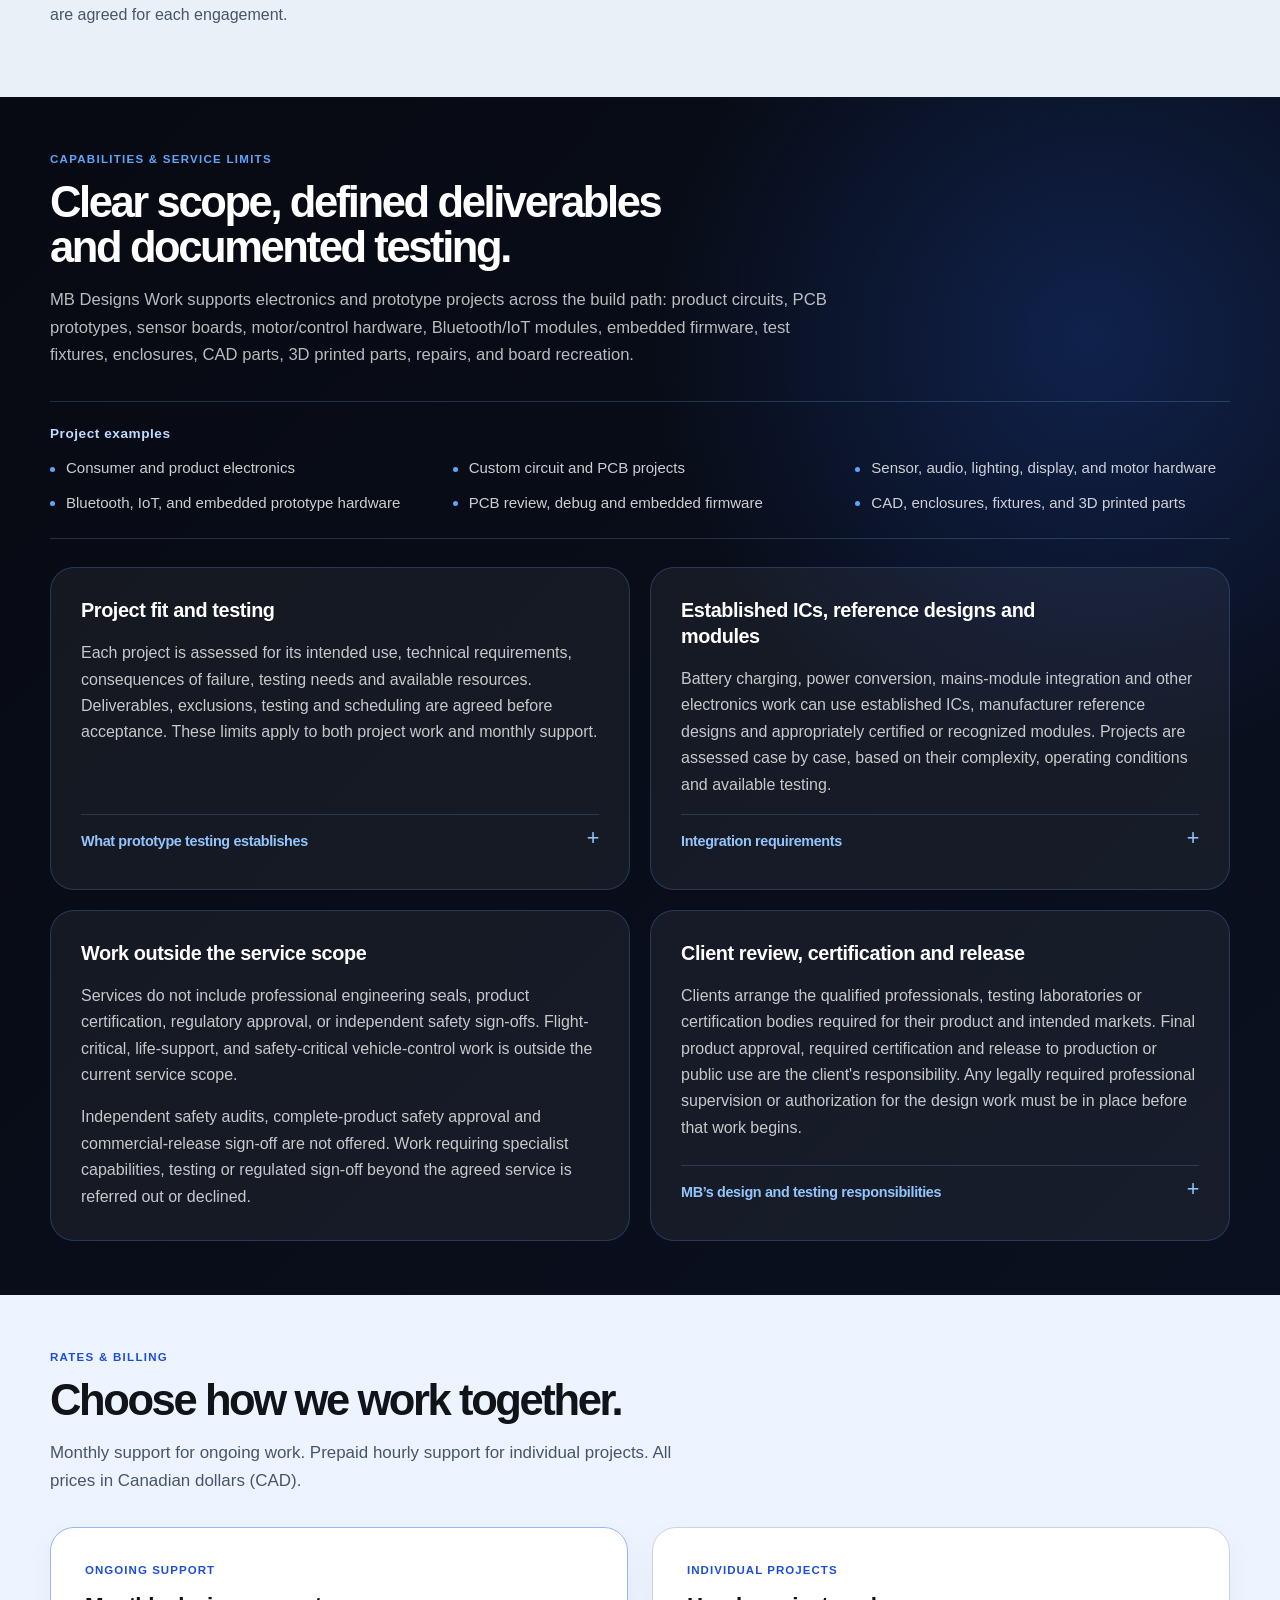
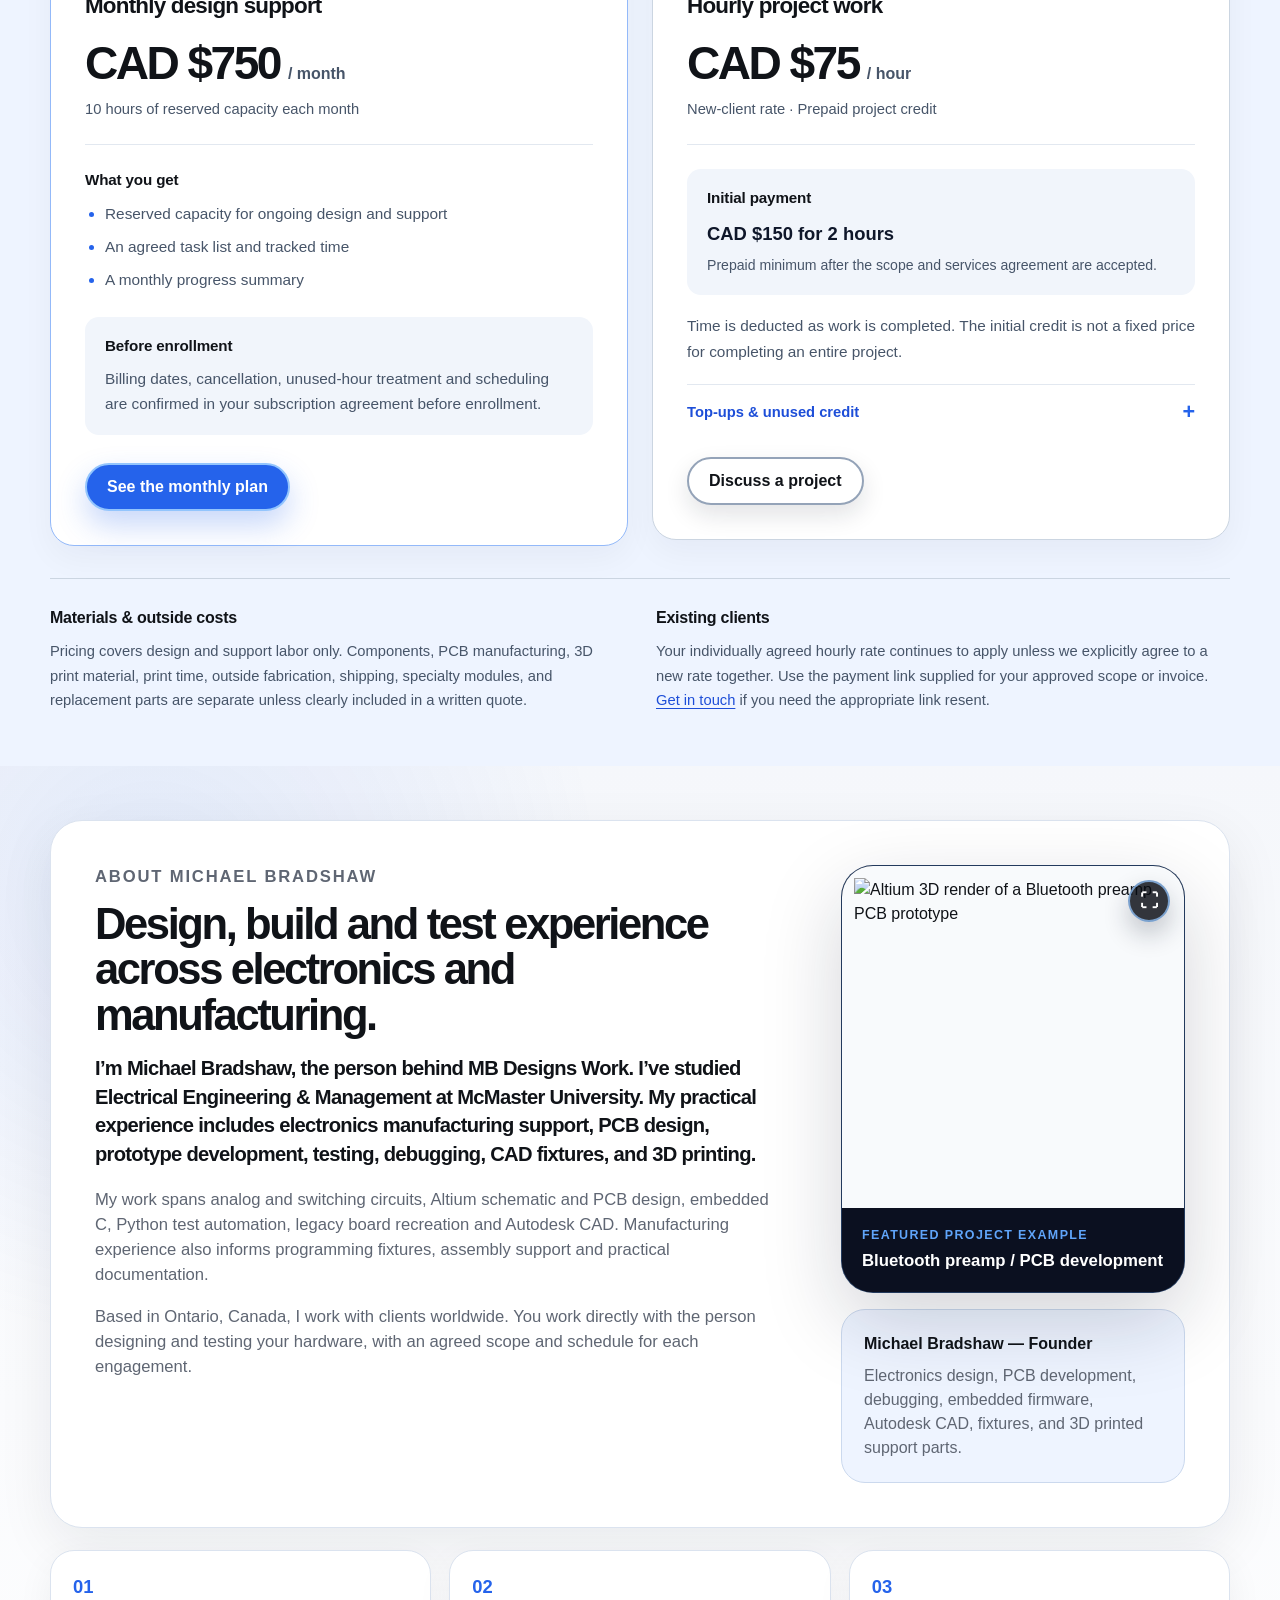
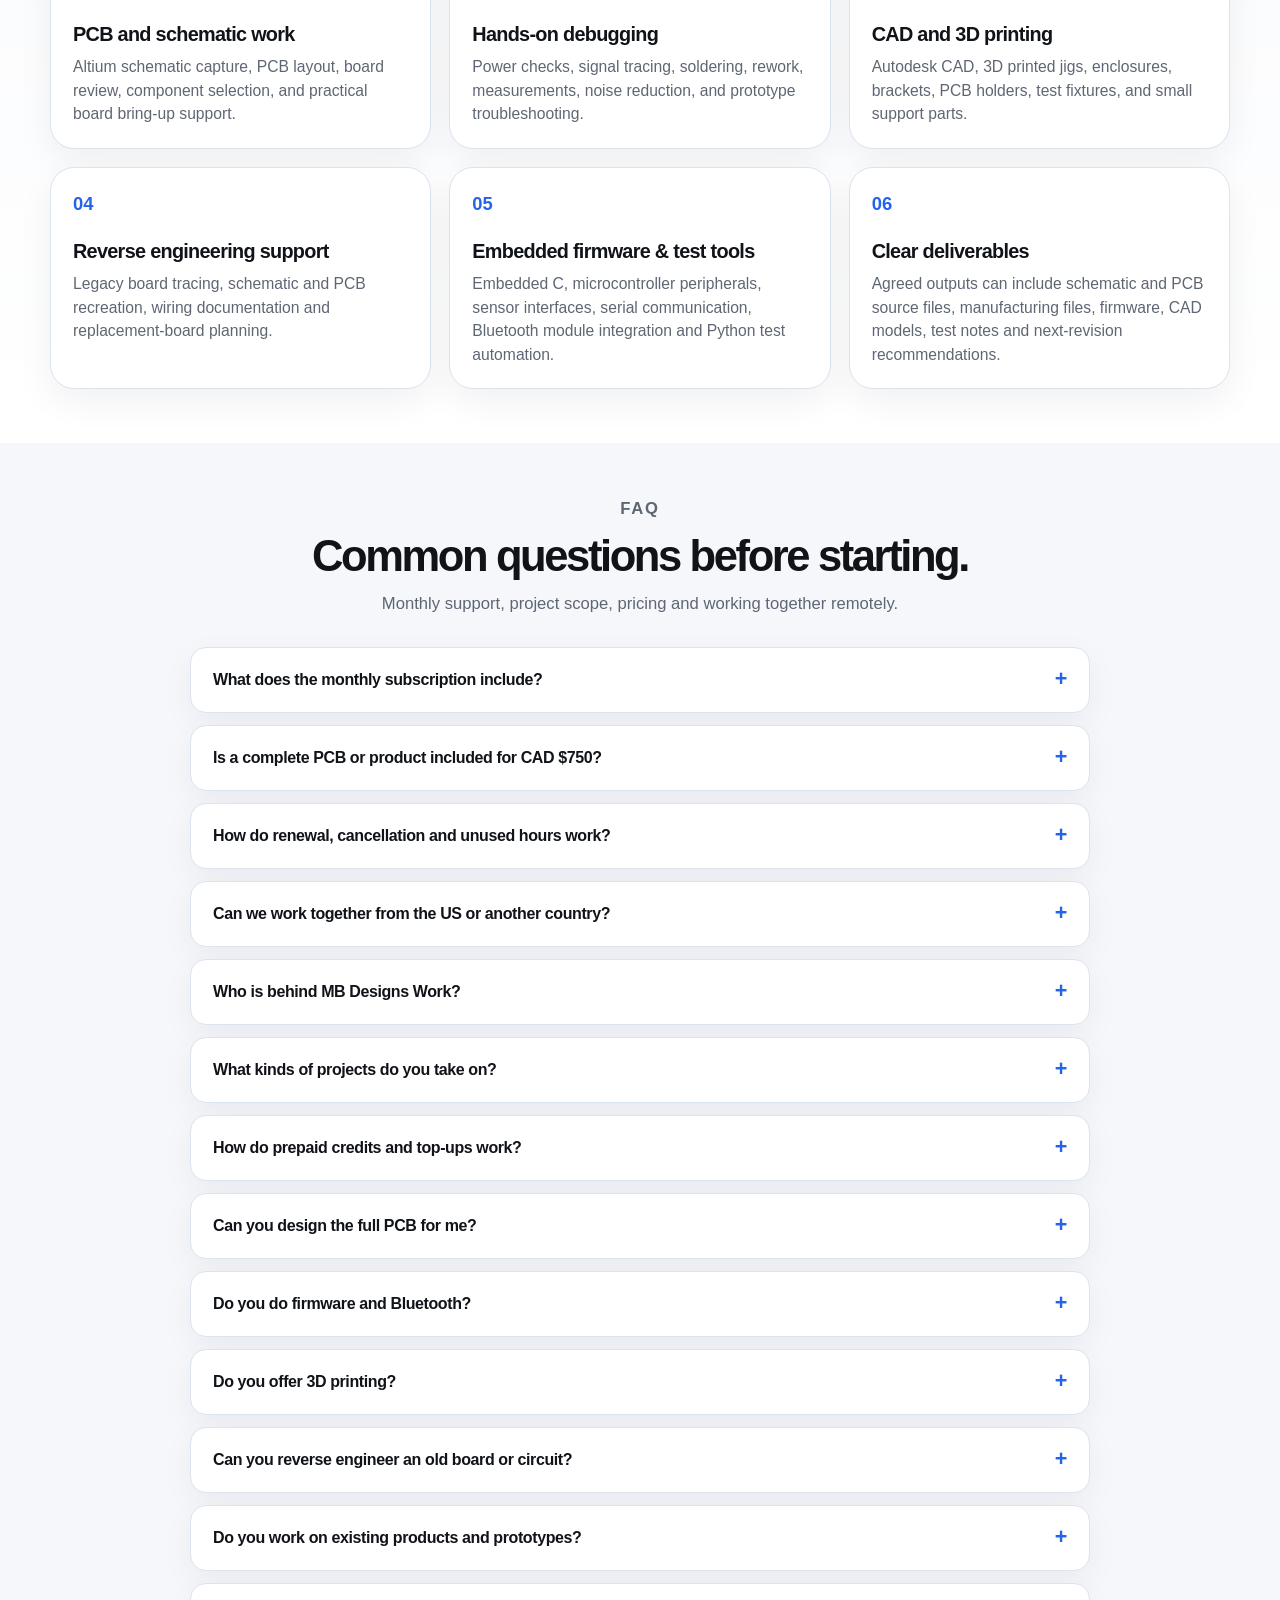
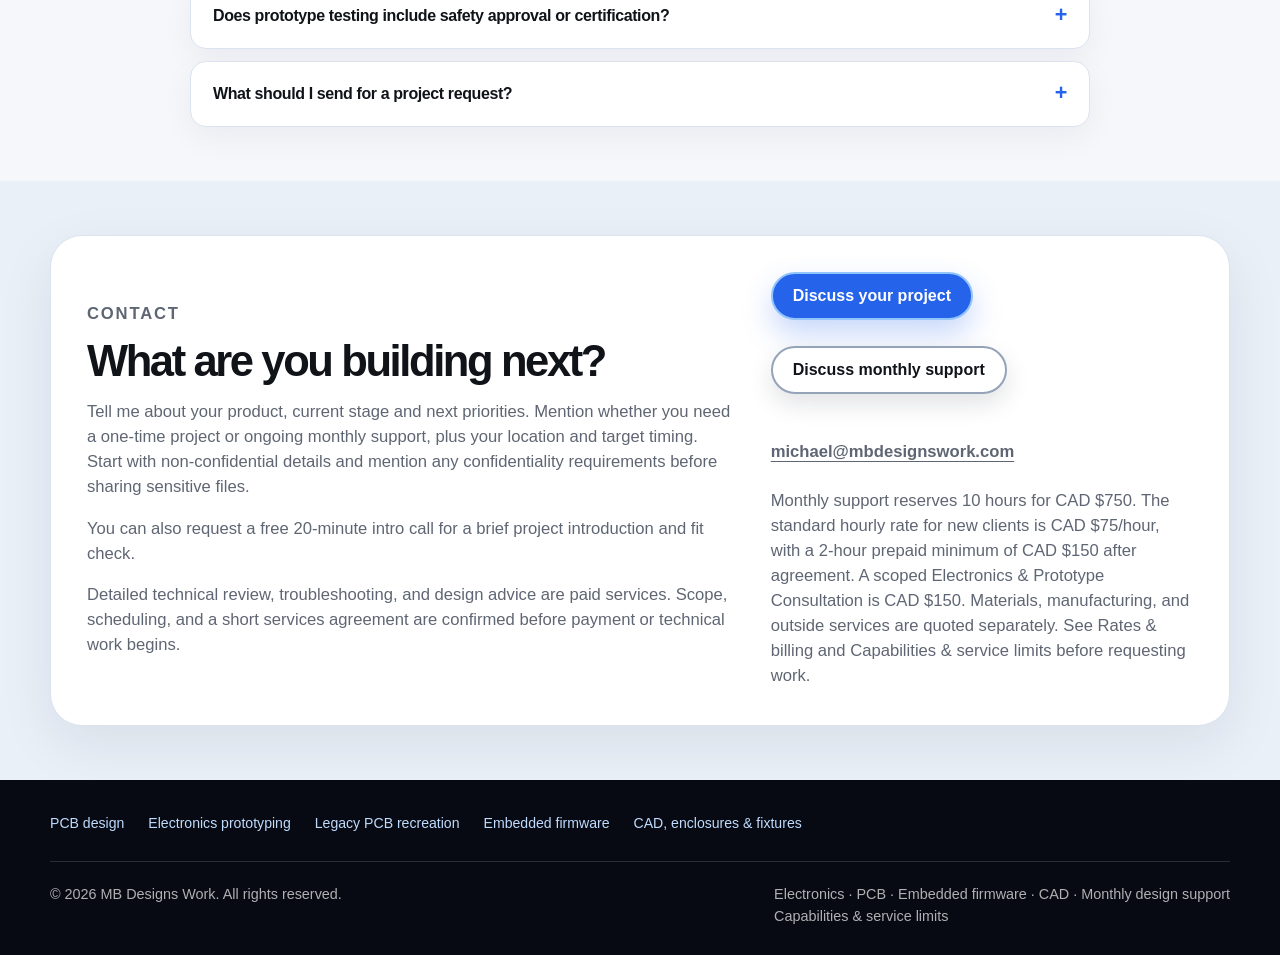
==== commit c497a212: "Improve service discovery and link to exact project examples" ====
--- a/index.html
+++ b/index.html
@@ -3,20 +3,21 @@
 <head>
   <meta charset="UTF-8" />
   <meta name="viewport" content="width=device-width, initial-scale=1.0" />
-
-  <title>PCB Design &amp; Electronics Prototyping | MB Designs Work</title>
+  <meta name="google-site-verification" content="AYN9bE145DOmwAQfxKeEw2qBVsEZDD_ZWYsI-ZysaRI" />
+
+  <title>PCB Design &amp; Electronics Prototyping Services | MB Designs Work</title>
 
   <meta
     name="description"
-    content="PCB design, electronics prototyping, embedded firmware and CAD for clients worldwide. Work directly with Michael Bradshaw on projects or monthly design support."
+    content="Work with Michael Bradshaw in Ontario, Canada for Altium PCB design, electronics prototyping, embedded firmware and CAD. Remote projects welcome worldwide."
   />
 
   <link rel="canonical" href="https://mbdesignswork.com/" />
 
   <meta property="og:type" content="website" />
   <meta property="og:site_name" content="MB Designs Work" />
-  <meta property="og:title" content="PCB Design &amp; Electronics Prototyping | MB Designs Work" />
-  <meta property="og:description" content="PCB design, electronics prototyping, embedded firmware and CAD for clients worldwide. Work directly with Michael Bradshaw on projects or monthly design support." />
+  <meta property="og:title" content="PCB Design &amp; Electronics Prototyping Services | MB Designs Work" />
+  <meta property="og:description" content="Work with Michael Bradshaw in Ontario, Canada for Altium PCB design, electronics prototyping, embedded firmware and CAD. Remote projects welcome worldwide." />
   <meta property="og:url" content="https://mbdesignswork.com/" />
   <meta property="og:image" content="https://mbdesignswork.com/assets/pcb-render.png" />
   <meta property="og:image:alt" content="Altium 3D render of a Bluetooth preamp PCB prototype" />
@@ -39,6 +40,7 @@
         "addressCountry": "CA"
       },
       "areaServed": "Worldwide",
+      "makesOffer": { "@id": "https://mbdesignswork.com/#new-client-hourly-credit" },
       "founder": {
         "@id": "https://mbdesignswork.com/#founder"
       },
@@ -50,6 +52,7 @@
             "@type": "Offer",
             "itemOffered": {
               "@type": "Service",
+              "@id": "https://mbdesignswork.com/pcb-design/#service",
               "name": "PCB design",
               "url": "https://mbdesignswork.com/pcb-design/",
               "provider": {
@@ -62,6 +65,7 @@
             "@type": "Offer",
             "itemOffered": {
               "@type": "Service",
+              "@id": "https://mbdesignswork.com/electronics-prototyping/#service",
               "name": "Electronics prototyping",
               "url": "https://mbdesignswork.com/electronics-prototyping/",
               "provider": {
@@ -74,6 +78,7 @@
             "@type": "Offer",
             "itemOffered": {
               "@type": "Service",
+              "@id": "https://mbdesignswork.com/legacy-pcb-recreation/#service",
               "name": "Legacy PCB recreation",
               "url": "https://mbdesignswork.com/legacy-pcb-recreation/",
               "provider": {
@@ -86,6 +91,7 @@
             "@type": "Offer",
             "itemOffered": {
               "@type": "Service",
+              "@id": "https://mbdesignswork.com/embedded-firmware/#service",
               "name": "Embedded firmware",
               "url": "https://mbdesignswork.com/embedded-firmware/",
               "provider": {
@@ -98,6 +104,7 @@
             "@type": "Offer",
             "itemOffered": {
               "@type": "Service",
+              "@id": "https://mbdesignswork.com/cad-enclosures-fixtures/#service",
               "name": "CAD, enclosures & fixtures",
               "url": "https://mbdesignswork.com/cad-enclosures-fixtures/",
               "provider": {
@@ -107,6 +114,22 @@
             }
           }
         ]
+      }
+    },
+    {
+      "@type": "Offer",
+      "@id": "https://mbdesignswork.com/#new-client-hourly-credit",
+      "name": "Prepaid engineering hours for new clients",
+      "description": "New clients pay CAD $75 per hour after scope and agreement approval. The two-hour prepaid minimum is CAD $150. Existing clients keep their individually agreed rates.",
+      "url": "https://mbdesignswork.com/#pricing",
+      "seller": { "@id": "https://mbdesignswork.com/#business" },
+      "itemOffered": { "@type": "Service", "name": "Hourly engineering project work" },
+      "eligibleQuantity": { "@type": "QuantitativeValue", "minValue": 2, "unitCode": "HUR" },
+      "priceSpecification": {
+        "@type": "UnitPriceSpecification",
+        "price": 75,
+        "priceCurrency": "CAD",
+        "referenceQuantity": { "@type": "QuantitativeValue", "value": 1, "unitCode": "HUR" }
       }
     },
     {
@@ -134,12 +157,12 @@
   </script>
 
   <!-- Favicon / browser tab icon -->
-  <link rel="icon" type="image/png" href="assets/logo.png?v=4" />
-  <link rel="shortcut icon" href="assets/logo.png?v=4" />
-  <link rel="apple-touch-icon" href="assets/logo.png?v=4" />
+  <link rel="icon" type="image/png" href="assets/logo-192.png" />
+  <link rel="shortcut icon" href="assets/logo-192.png" />
+  <link rel="apple-touch-icon" href="assets/logo-192.png" />
 
   <link rel="stylesheet" href="style.css?v=20" />
-  <link rel="stylesheet" href="service-pages.css?v=1" />
+  <link rel="stylesheet" href="service-pages.css?v=2" />
 
   <style>
     .hero-intro-call {
@@ -194,7 +217,7 @@
   <header class="site-header">
     <div class="site-width nav">
       <a href="#" class="brand">
-        <img src="assets/logo.png" alt="MB Designs Work logo" class="logo" />
+        <img src="assets/logo-192.png" width="192" height="192" alt="MB Designs Work logo" class="logo" />
         <span>MB Designs Work</span>
       </a>
 
@@ -211,17 +234,17 @@
   </header>
 
   <main id="main-content">
-    <section class="hero screen-section">
+    <section class="hero screen-section" id="business">
       <div class="site-width hero-grid">
         <div class="hero-content">
           <p class="eyebrow">Project work &amp; monthly design support</p>
 
-          <h1>From circuit idea to working hardware.</h1>
+          <h1>PCB design and electronics prototyping.</h1>
 
           <p class="hero-text">
-            Electronics design, PCB layout, embedded firmware, CAD and hands-on prototype development.
-            Work directly with Michael Bradshaw to develop a complete board, solve a hardware problem,
-            or keep your product moving with ongoing monthly support.
+            Work directly with Michael Bradshaw on Altium schematics and PCB layout, embedded firmware
+            and prototype enclosures. Bring a new board design, a prototype that needs debugging,
+            or an ongoing product that needs monthly design support.
           </p>
 
           <div class="hero-buttons">
@@ -299,7 +322,7 @@
             <li>Tracked hours and a monthly progress summary</li>
             <li>Direct collaboration throughout your project</li>
           </ul>
-          <a class="btn btn-primary monthly-cta" href="mailto:michael@mbdesignswork.com?subject=Monthly%20Design%20Support%20Inquiry&amp;body=Hi%20Michael%2C%0A%0AI%20am%20interested%20in%20MB%20Monthly%20Design%20Support%20%28CA%24750/month%20for%2010%20hours%29.%0A%0ACompany%20and%20location%3A%0A%0AProduct%20and%20intended%20use%3A%0A%0ACurrent%20stage%20and%20available%20files%3A%0A%0ASupport%20needed%20each%20month%3A%0A%0ATop%20priorities%20and%20target%20timing%3A%0A%0AConfidentiality%20requirements%20before%20sharing%20files%3A%0A%0AThanks%2C">Discuss monthly support</a>
+          <a class="btn btn-primary monthly-cta" href="mailto:michael@mbdesignswork.com?subject=Monthly%20Design%20Support%20Inquiry&amp;body=Hi%20Michael%2C%0A%0AI%20am%20interested%20in%20MB%20Monthly%20Design%20Support%20%28CAD%20%24750/month%20for%2010%20hours%29.%0A%0ACompany%20and%20location%3A%0A%0AProduct%20and%20intended%20use%3A%0A%0ACurrent%20stage%20and%20available%20files%3A%0A%0ASupport%20needed%20each%20month%3A%0A%0ATop%20priorities%20and%20target%20timing%3A%0A%0AConfidentiality%20requirements%20before%20sharing%20files%3A%0A%0AThanks%2C">Discuss monthly support</a>
           <p class="plan-note">Scope, availability and subscription terms are agreed before enrollment.</p>
           <div class="approved-enrollment">
             <a href="https://buy.stripe.com/3cIeVc9gJ9QPe2Te79aZi0c">Approved clients: activate subscription</a>
@@ -404,7 +427,7 @@
           </button>
 
           <div class="model-stage">
-            <article class="model-slide is-active" data-model-slide data-model-title="PCB model">
+            <article class="model-slide is-active" id="pcb-model" data-model-slide data-model-title="PCB model">
               <div class="model-viewer-shell">
                 <div class="model-view-toolbar" aria-label="PCB model view controls">
                   <button type="button" class="model-view-button is-active" data-view="iso">ISO</button>
@@ -454,6 +477,7 @@
                 <p>
                   Interactive board model showing component placement, PCB layout and power/audio routing.
                 </p>
+                <a href="/pcb-design/#bluetooth-preamp" class="service-detail-link">See the Bluetooth preamp PCB layout</a>
                 <p class="model-controls-help">
                   Left-drag to rotate. Scroll to zoom. Right-click drag, Shift-drag, or two-finger drag to pan.
                   Use the view buttons for quick CAD-style angles.
@@ -461,7 +485,7 @@
               </div>
             </article>
 
-            <article class="model-slide" data-model-slide data-model-title="Autodesk fixture">
+            <article class="model-slide" id="cad-fixture-model" data-model-slide data-model-title="Autodesk fixture">
               <div class="model-viewer-shell">
                 <div class="model-view-toolbar" aria-label="Autodesk fixture view controls">
                   <button type="button" class="model-view-button is-active" data-view="iso">ISO</button>
@@ -518,7 +542,7 @@
               </div>
             </article>
 
-            <article class="model-slide" data-model-slide data-model-title="Enclosure concept">
+            <article class="model-slide" id="enclosure-model" data-model-slide data-model-title="Enclosure concept">
               <div class="model-viewer-shell">
                 <div class="model-view-toolbar" aria-label="Enclosure concept view controls">
                   <button type="button" class="model-view-button is-active" data-view="iso">ISO</button>
@@ -673,19 +697,19 @@
         </div>
 
         <div class="project-proof-grid">
-          <article class="project-proof-card">
+          <article class="project-proof-card" id="audio-electronics-project">
             <span class="project-status soft">Independent project · Built &amp; tested</span>
             <h3>Audio electronics &amp; discrete Class-D</h3>
             <p>Built and tested a discrete Class-D amplifier, plus Bluetooth audio hardware with active filtering, gain stages and amplifier-module integration. Work included grounding, noise diagnosis and bench measurements.</p>
             <p class="proof-tools">Analog circuits · Switching stages · Audio integration</p>
           </article>
-          <article class="project-proof-card">
+          <article class="project-proof-card" id="embedded-rover-project">
             <span class="project-status soft">Independent project · Functional prototype</span>
             <h3>Embedded rover control</h3>
             <p>Developed embedded C firmware for an MSP432 rover with stepper control, timed execution and a communication timeout, paired with a Python control interface over UART.</p>
             <p class="proof-tools">Embedded C · UART · Motor control · Python</p>
           </article>
-          <article class="project-proof-card">
+          <article class="project-proof-card" id="bench-test-project">
             <span class="project-status soft">Independent project · Built &amp; used</span>
             <h3>IR controls &amp; automated bench tests</h3>
             <p>Built a four-command discrete infrared control system and Python test automation using the WaveForms SDK and Analog Discovery 2 for repeatable signal generation and acquisition.</p>
@@ -1173,7 +1197,7 @@
             <a class="btn btn-primary rate-cta" href="#monthly-support">See the monthly plan</a>
           </article>
 
-          <article class="rate-card" aria-labelledby="hourly-rate-heading">
+          <article class="rate-card" id="new-client-hourly-credit" aria-labelledby="hourly-rate-heading">
             <div class="rate-card-header">
               <p class="rate-label">Individual projects</p>
               <h3 id="hourly-rate-heading">Hourly project work</h3>
@@ -1218,7 +1242,7 @@
       <div class="site-width">
         <div class="about-card">
           <div class="about-copy">
-            <p class="eyebrow">About Michael</p>
+            <p class="eyebrow" id="founder">About Michael Bradshaw</p>
             <h2>Design, build and test experience across electronics and manufacturing.</h2>
 
             <p class="lead-text">
@@ -1476,7 +1500,7 @@
             Discuss your project
           </a>
 
-          <a class="btn btn-secondary" href="mailto:michael@mbdesignswork.com?subject=Monthly%20Design%20Support%20Inquiry&amp;body=Hi%20Michael%2C%0A%0AI%20am%20interested%20in%20MB%20Monthly%20Design%20Support%20%28CA%24750/month%20for%2010%20hours%29.%0A%0ACompany%20and%20location%3A%0A%0AProduct%20and%20intended%20use%3A%0A%0ACurrent%20stage%20and%20available%20files%3A%0A%0ASupport%20needed%20each%20month%3A%0A%0ATop%20priorities%20and%20target%20timing%3A%0A%0AConfidentiality%20requirements%20before%20sharing%20files%3A%0A%0AThanks%2C">Discuss monthly support</a>
+          <a class="btn btn-secondary" href="mailto:michael@mbdesignswork.com?subject=Monthly%20Design%20Support%20Inquiry&amp;body=Hi%20Michael%2C%0A%0AI%20am%20interested%20in%20MB%20Monthly%20Design%20Support%20%28CAD%20%24750/month%20for%2010%20hours%29.%0A%0ACompany%20and%20location%3A%0A%0AProduct%20and%20intended%20use%3A%0A%0ACurrent%20stage%20and%20available%20files%3A%0A%0ASupport%20needed%20each%20month%3A%0A%0ATop%20priorities%20and%20target%20timing%3A%0A%0AConfidentiality%20requirements%20before%20sharing%20files%3A%0A%0AThanks%2C">Discuss monthly support</a>
           <p class="contact-email"><a href="mailto:michael@mbdesignswork.com">michael@mbdesignswork.com</a></p>
           <p class="small-text">
             Monthly support reserves 10 hours for CAD $750. The standard hourly rate for new clients is CAD $75/hour, with a 2-hour prepaid minimum of CAD $150 after agreement.
@@ -1696,7 +1720,16 @@
 
     document.querySelectorAll("model-viewer.standard-model-viewer").forEach(attachModelLoadingOverlay);
 
+    function showLinkedModel() {
+      const index = modelSlides.findIndex(slide => "#" + slide.id === window.location.hash);
+      if (index < 0) return;
+      showModelSlide(index);
+      modelSlides[index].scrollIntoView({ block: "start" });
+    }
+
     showModelSlide(0);
+    showLinkedModel();
+    window.addEventListener("hashchange", showLinkedModel);
 
     const modelLightbox = document.querySelector("[data-model-lightbox]");
     const expandedModelViewer = document.getElementById("expanded-model-viewer");
--- a/service-pages.css
+++ b/service-pages.css
@@ -51,6 +51,9 @@
 .detail-page .detail-small { font-size: .83rem; line-height: 1.65; }
 .detail-page .detail-intro-link { display: inline-block; font-size: .86rem; font-weight: 700; }
 .detail-page .detail-example { padding: 26px; background: #eaf0f8; border-radius: 20px; }
+.board-example { margin: 1.25rem 0; }
+.board-example img { display: block; width: min(100%, 28rem); height: auto; }
+.board-example figcaption { margin-top: .5rem; color: #475569; font-size: .9rem; }
 .detail-page .detail-related { background: #eaf0f8; }
 .detail-page .detail-related h2 { font-size: 2rem; }
 .detail-page .detail-related-links { display: grid; grid-template-columns: repeat(2,minmax(0,1fr)); gap: 12px; margin-block: 24px; }
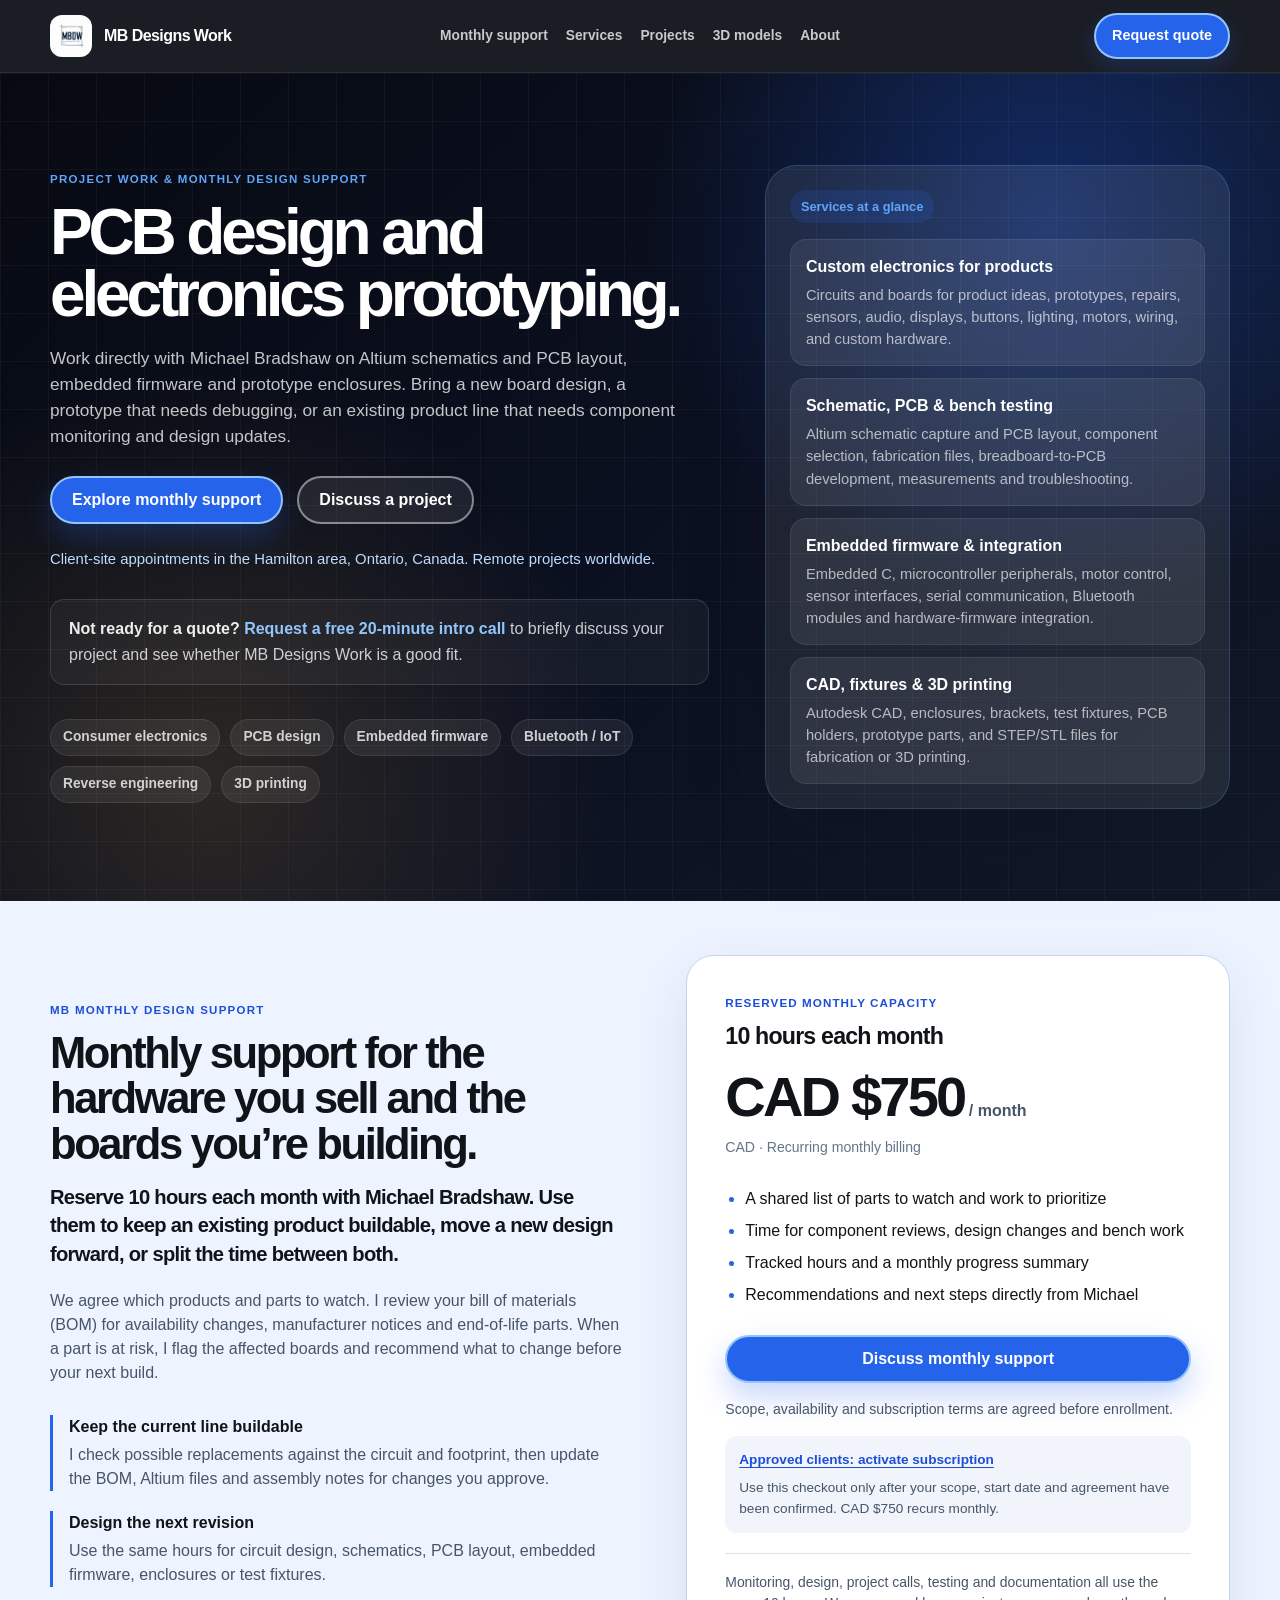
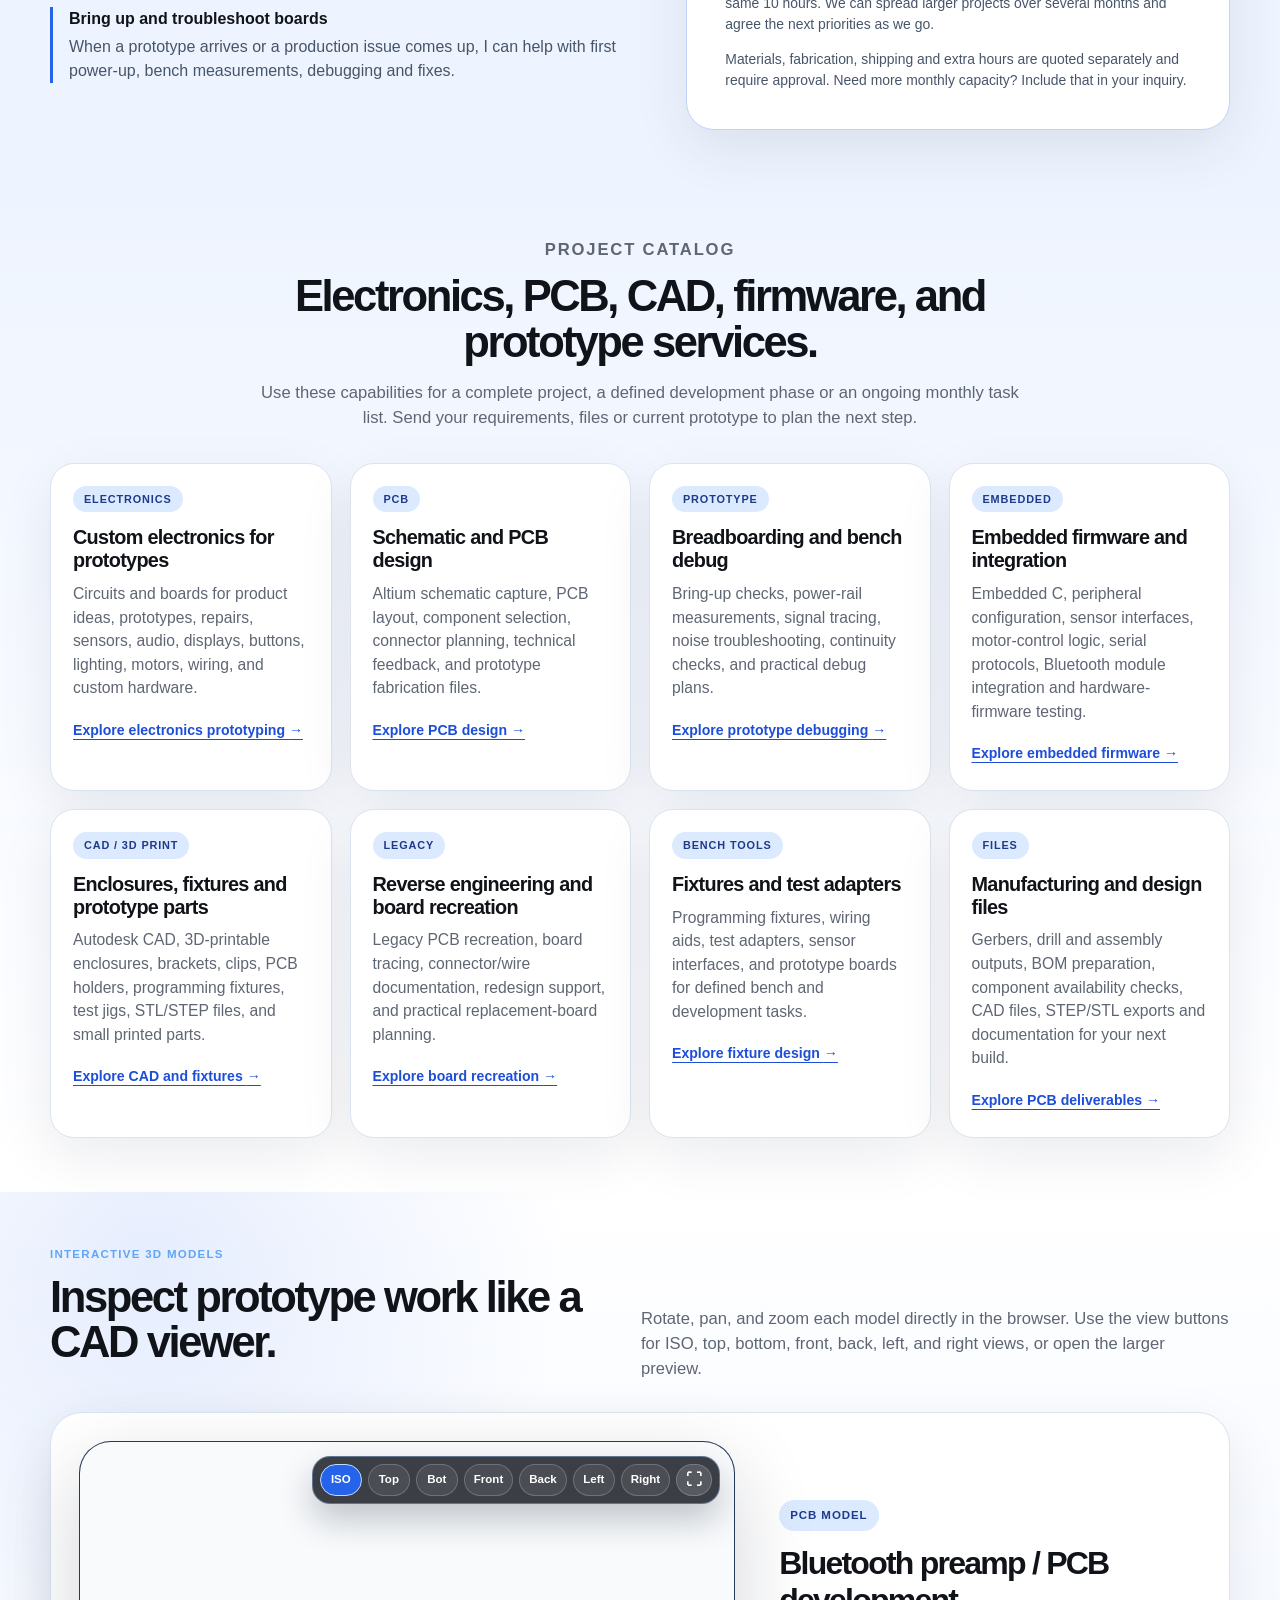
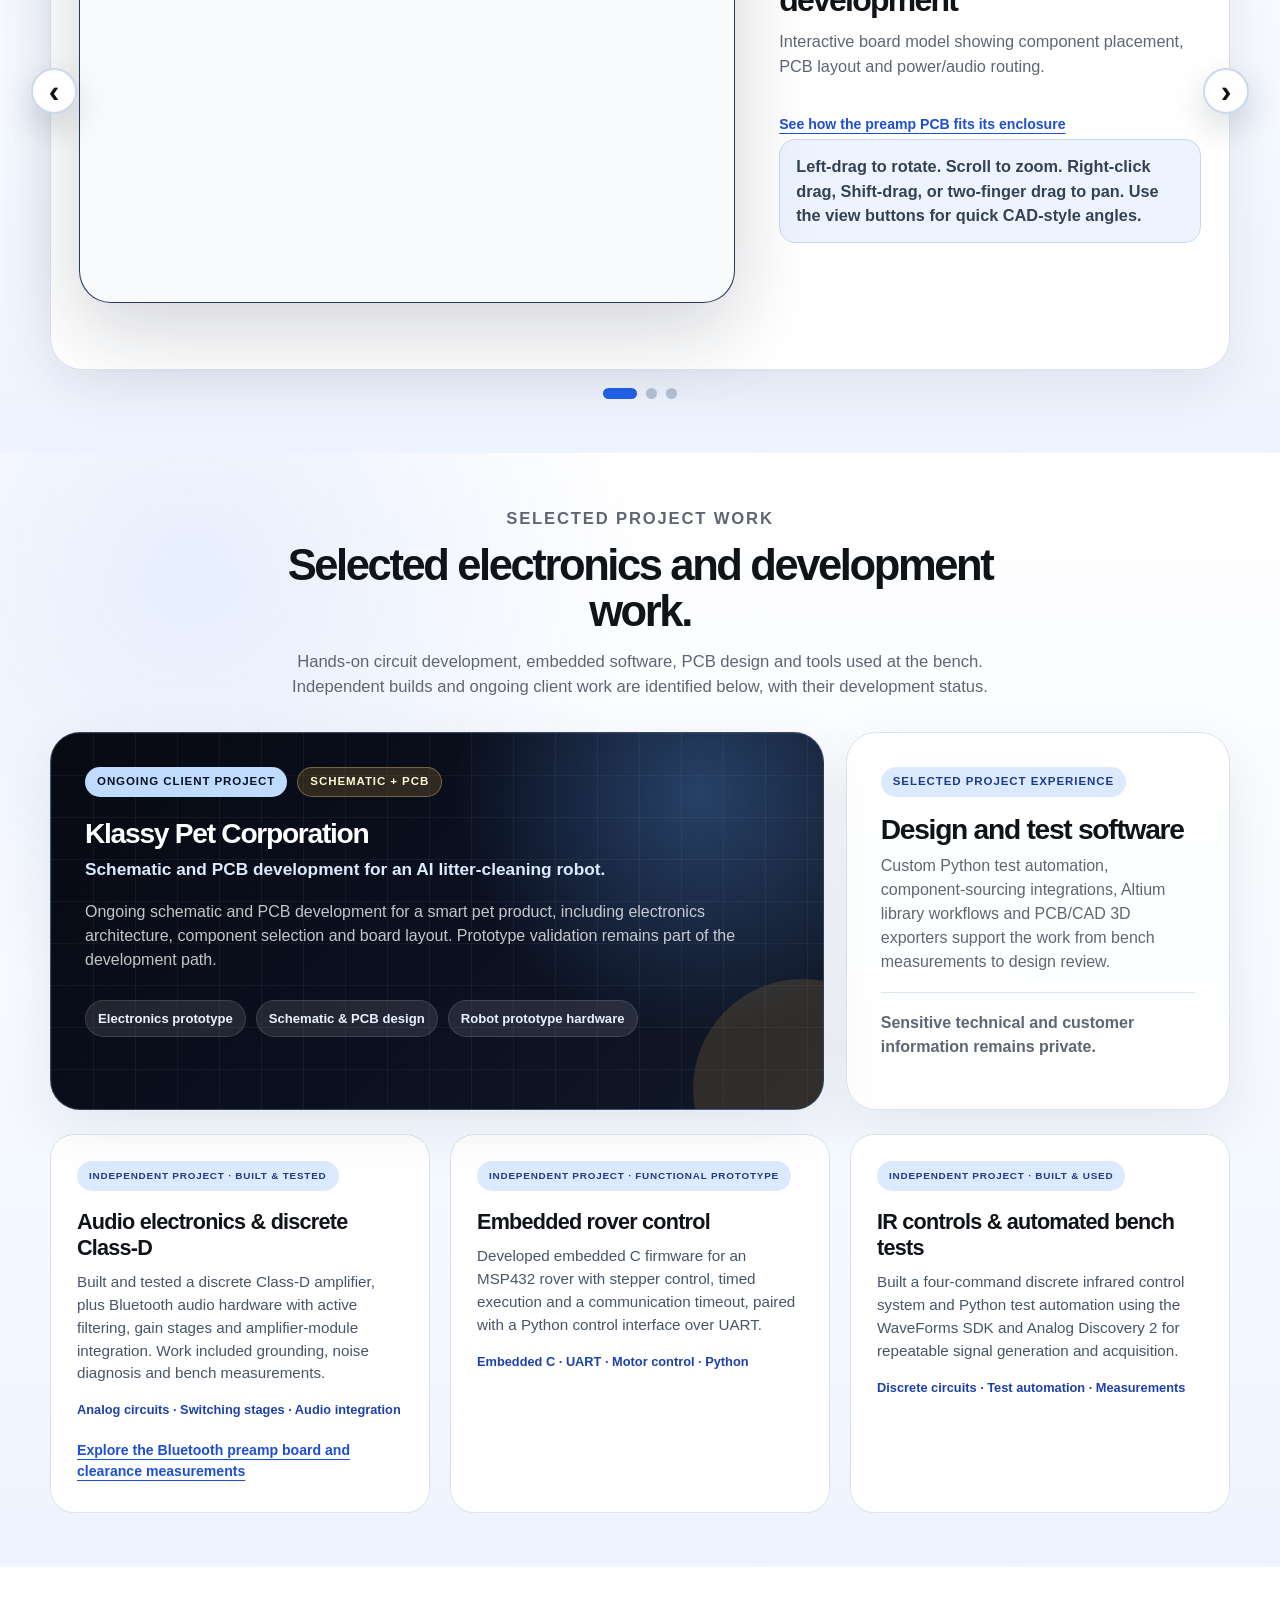
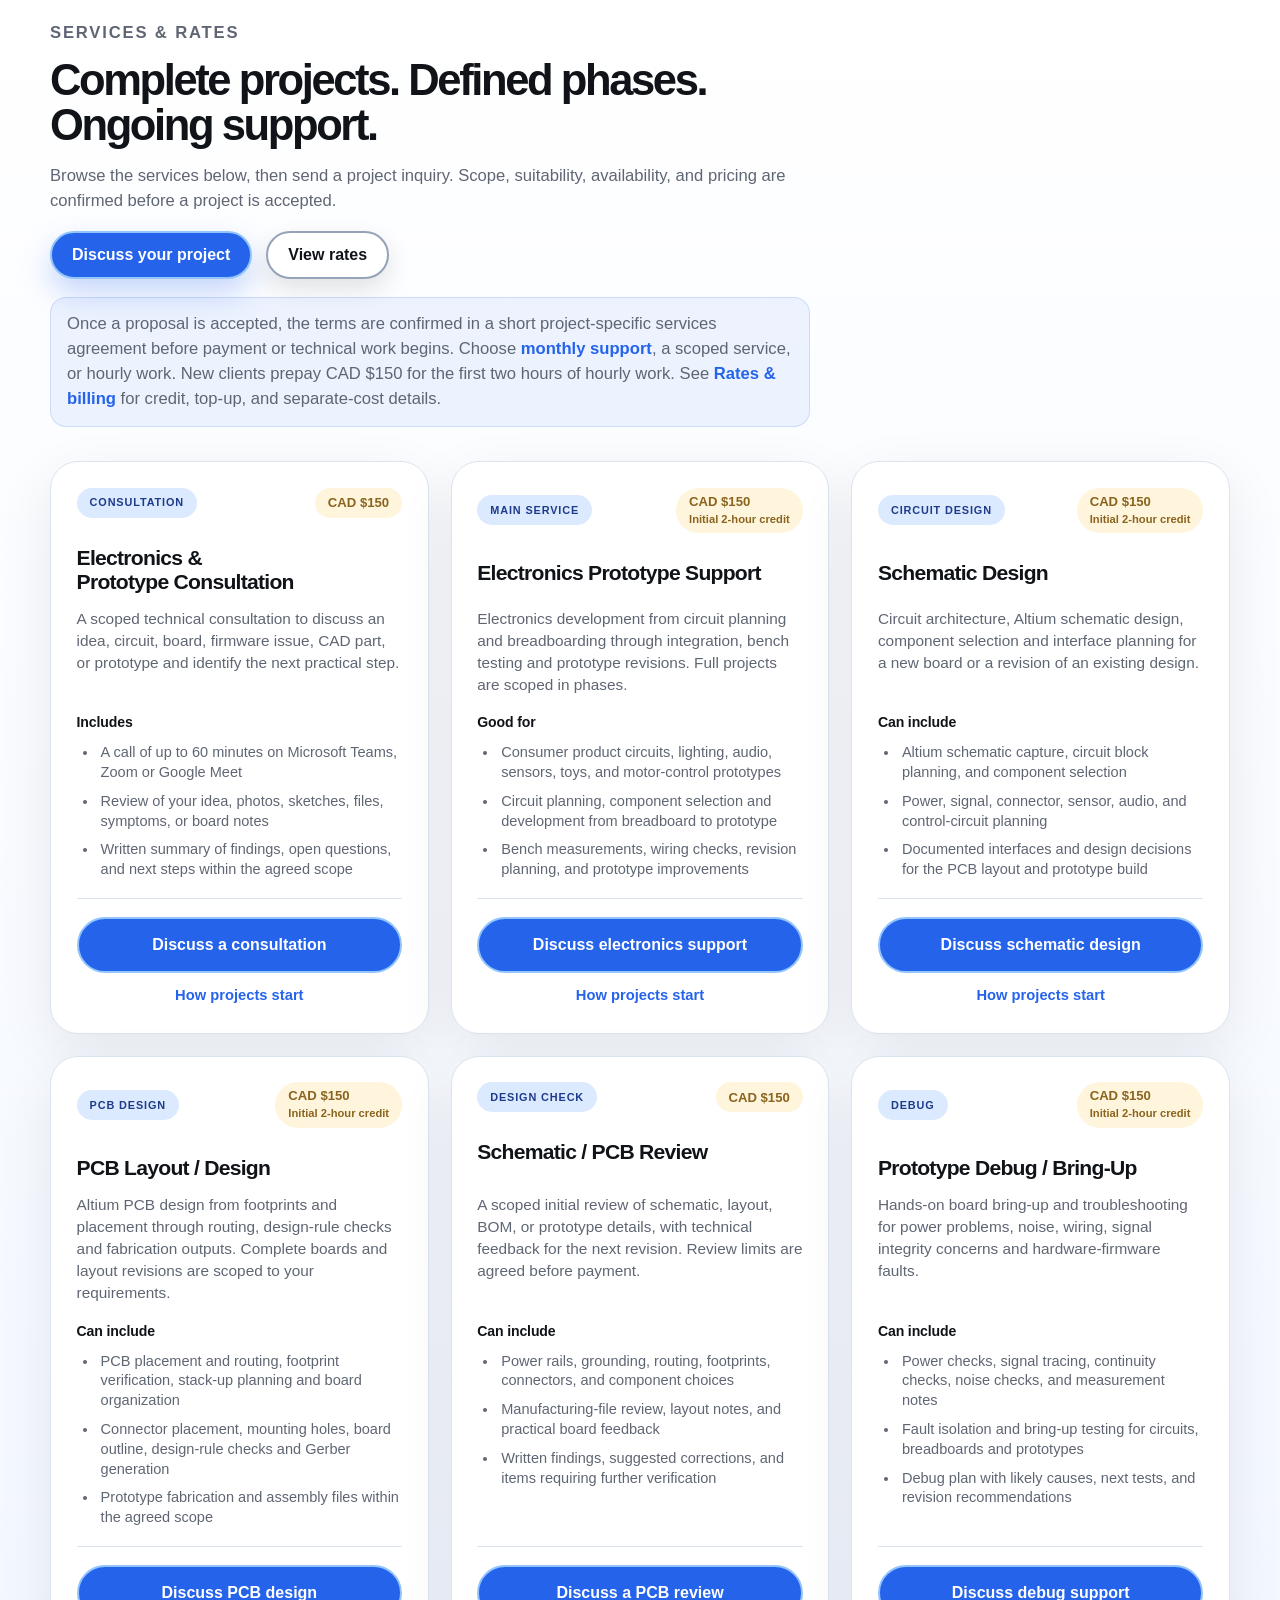
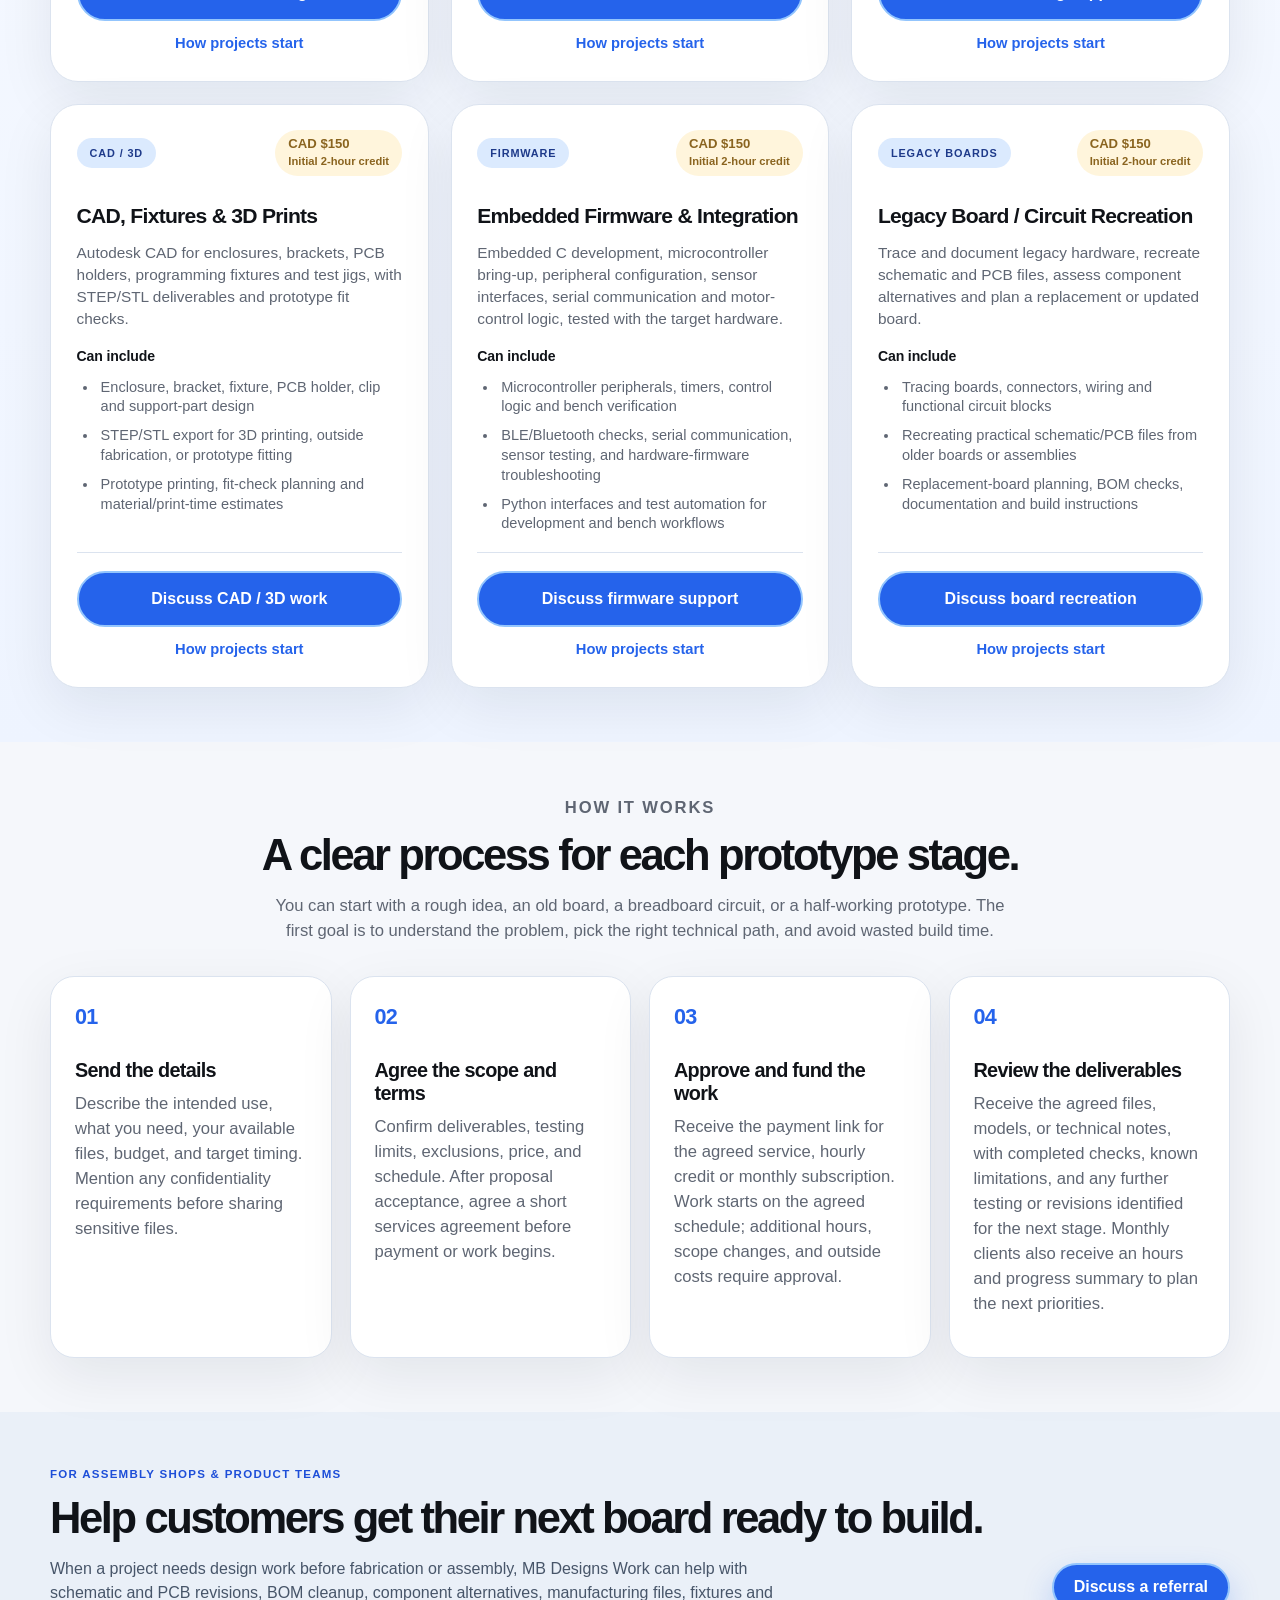
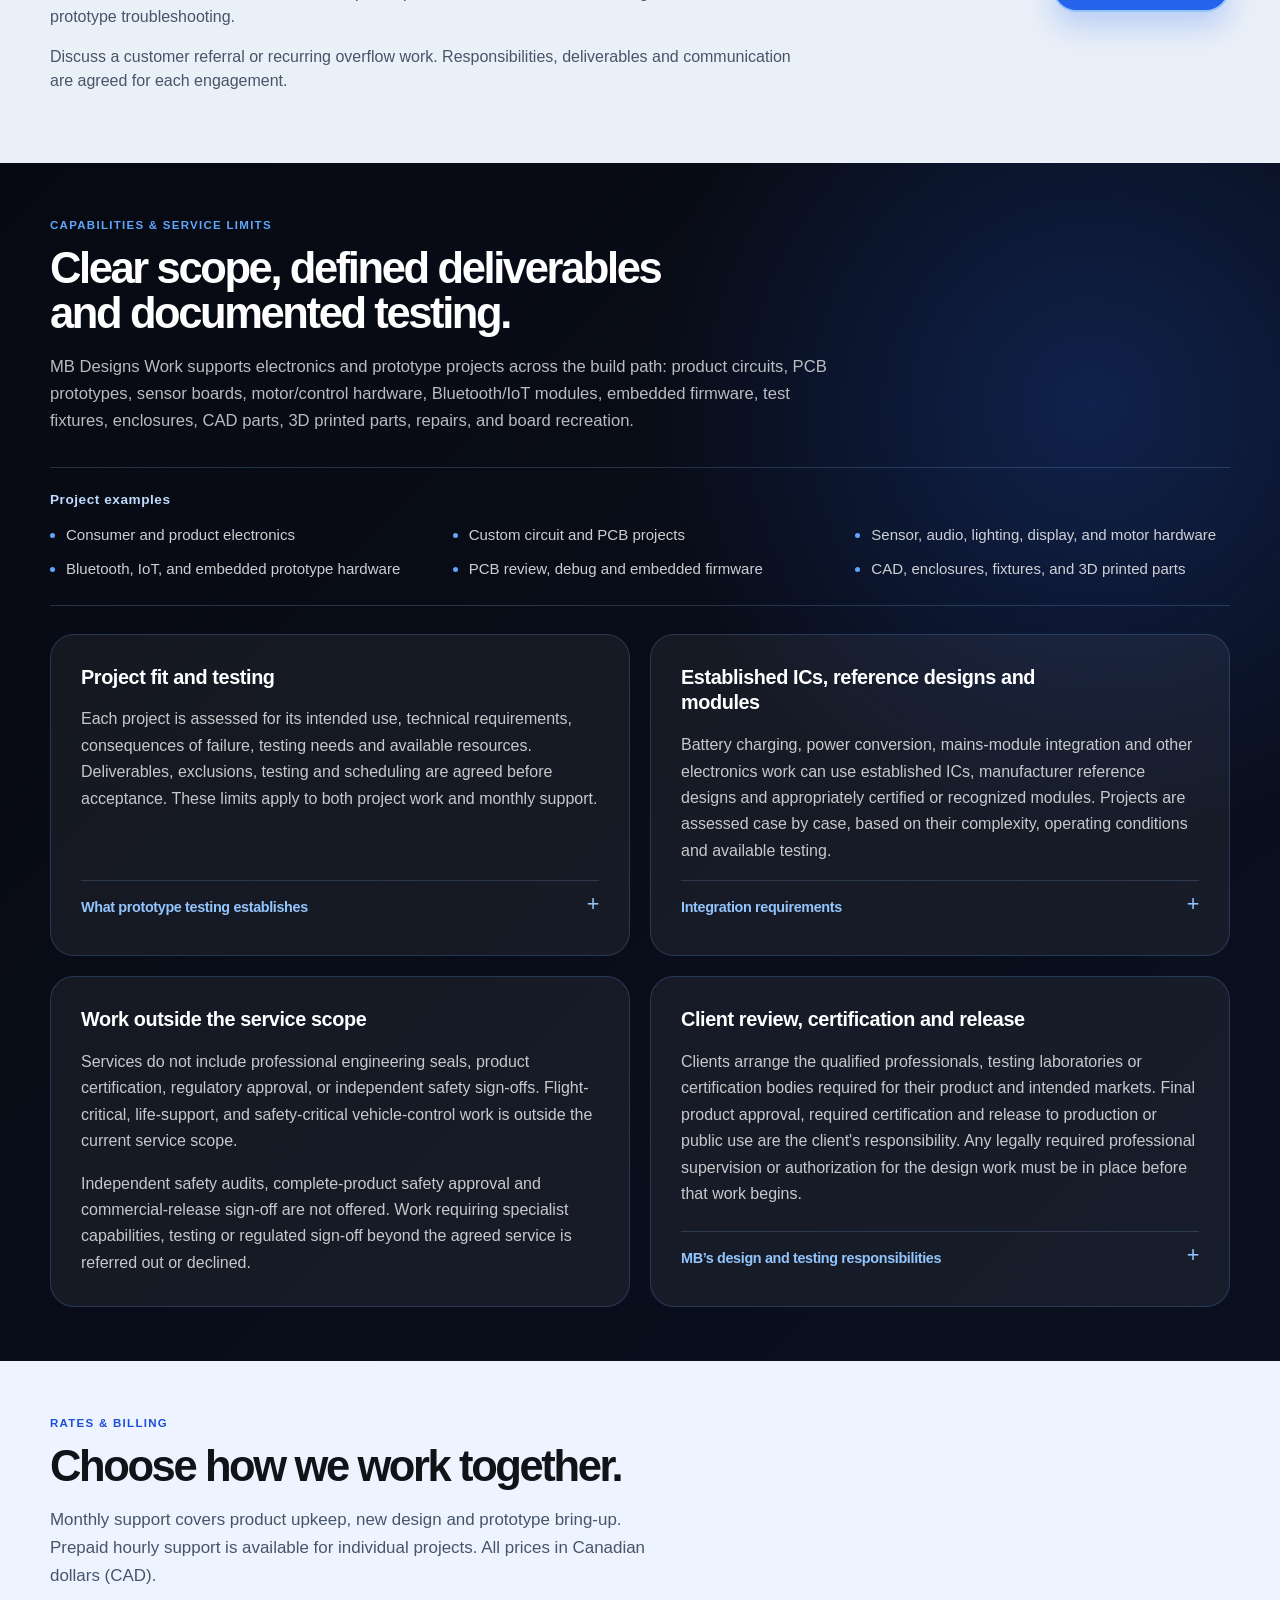
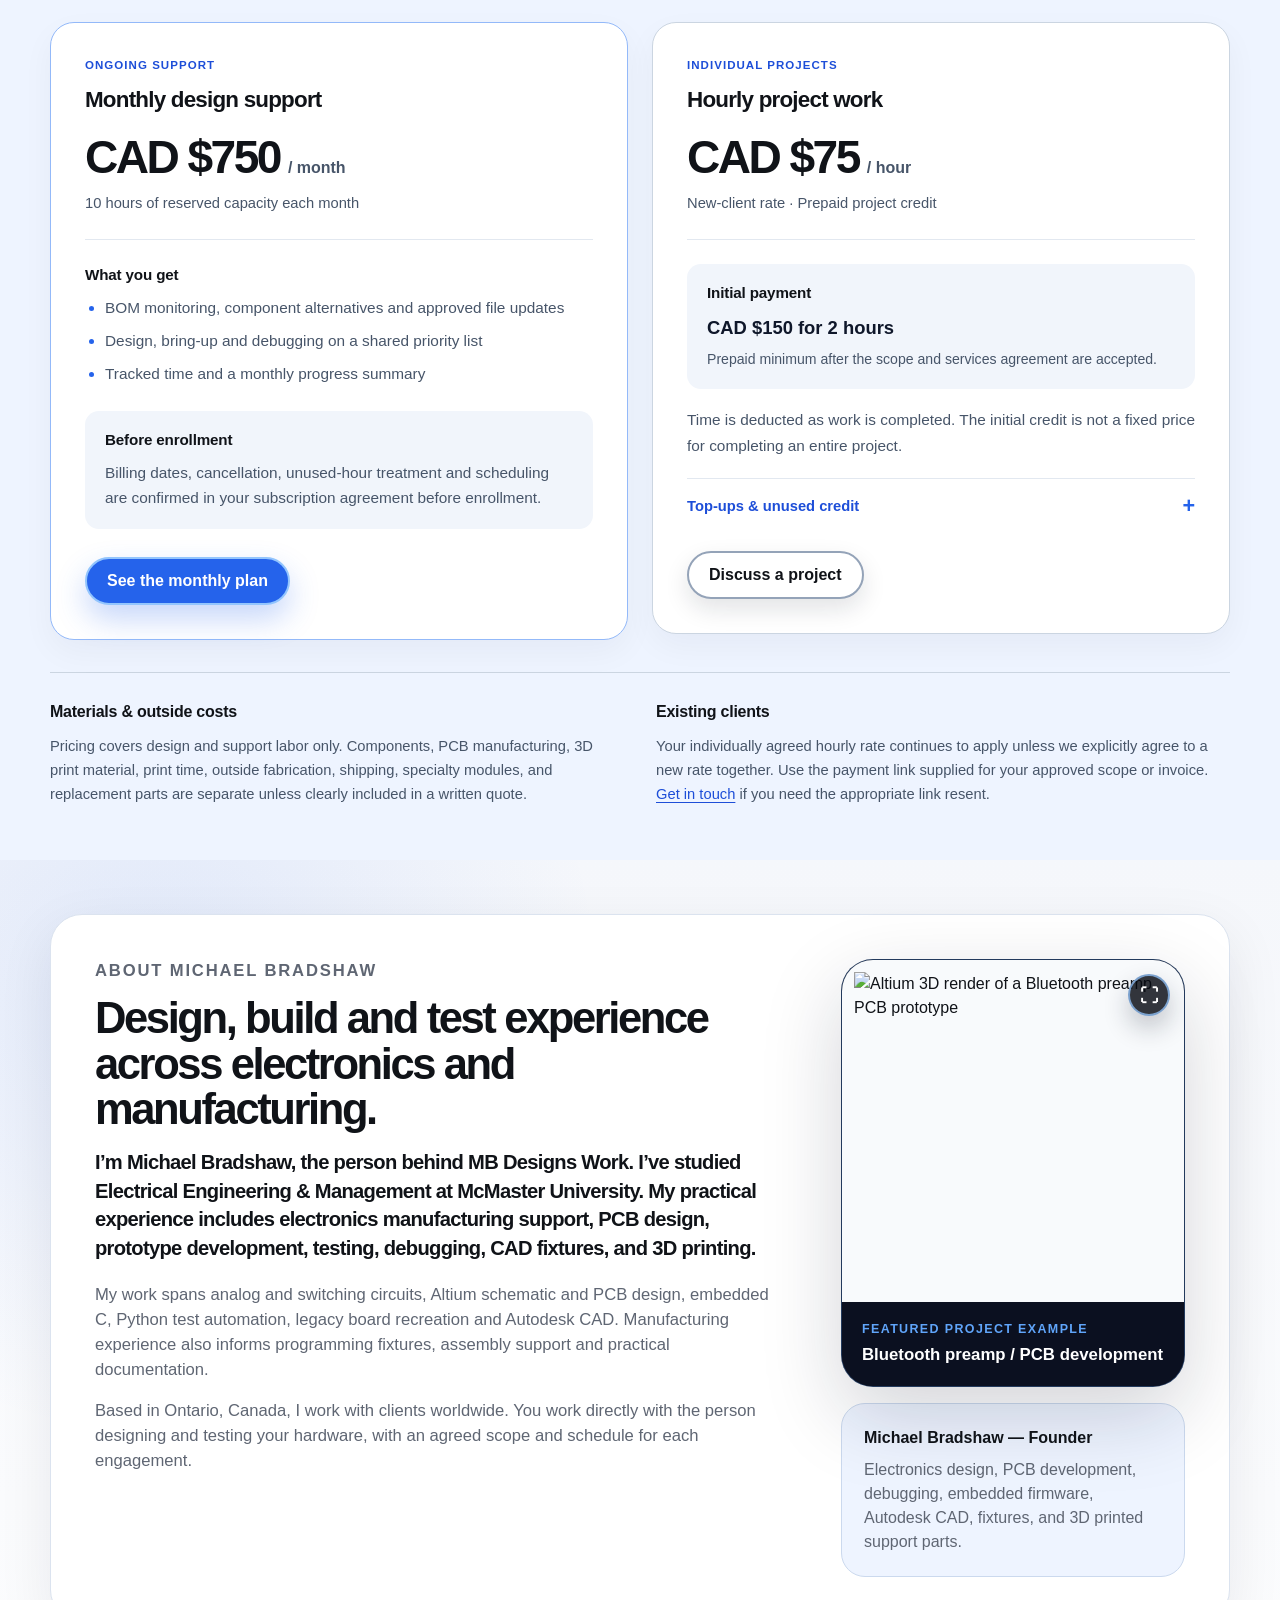
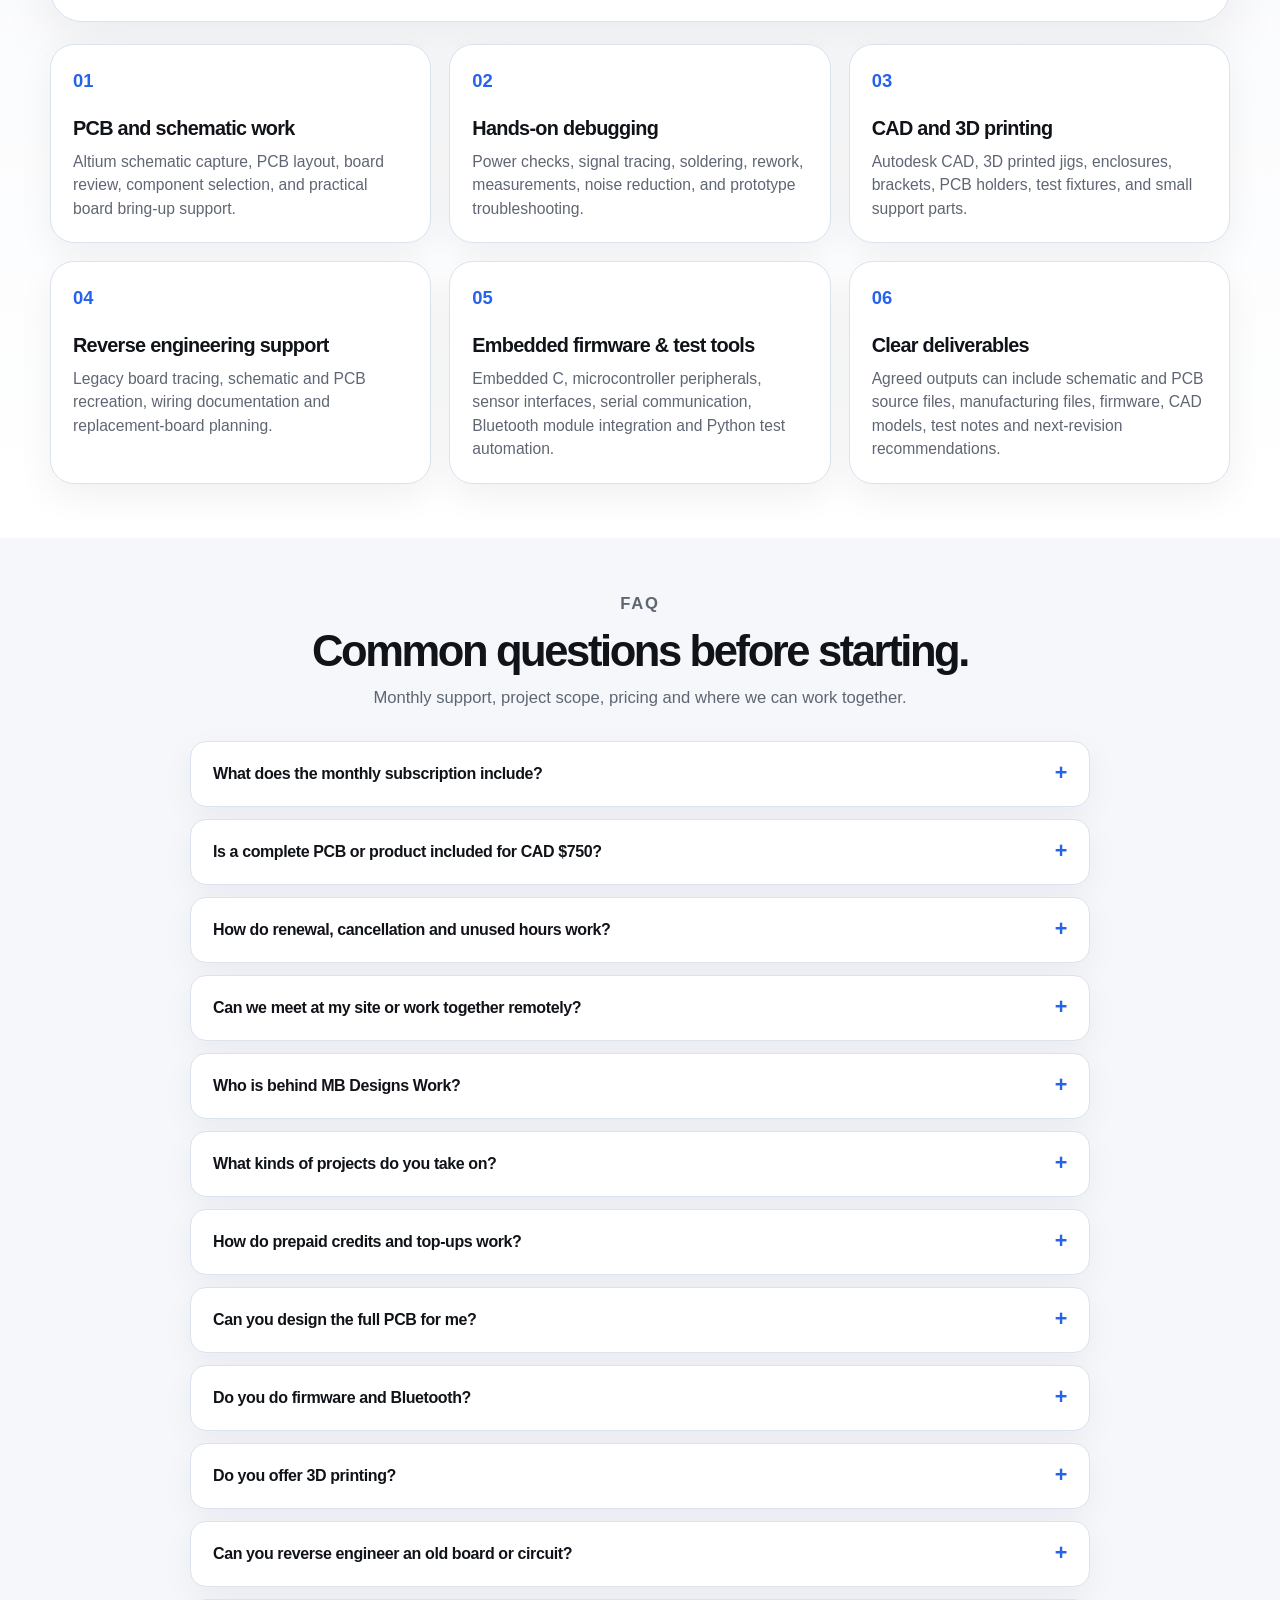
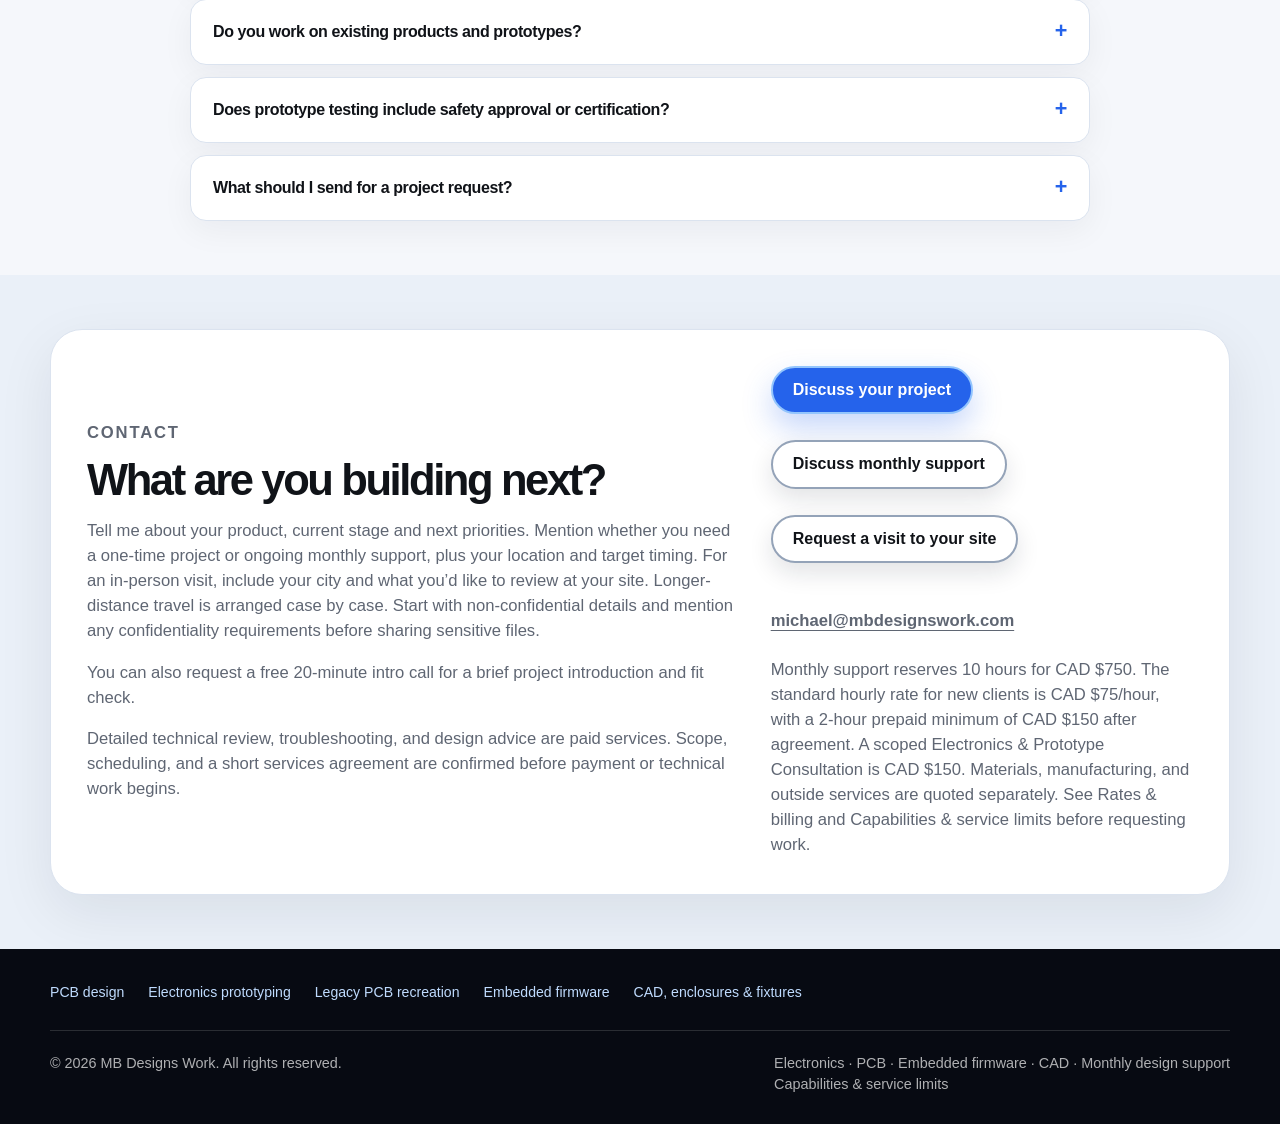
==== commit 46b741d2: "Explain monthly product support, client visits and preamp PCB fit" ====
--- a/index.html
+++ b/index.html
@@ -9,7 +9,7 @@
 
   <meta
     name="description"
-    content="Work with Michael Bradshaw in Ontario, Canada for Altium PCB design, electronics prototyping, embedded firmware and CAD. Remote projects welcome worldwide."
+    content="Altium PCB design, prototype bring-up and monthly hardware support with Michael Bradshaw. Client-site visits near Hamilton, Ontario, and remote work worldwide."
   />
 
   <link rel="canonical" href="https://mbdesignswork.com/" />
@@ -17,7 +17,7 @@
   <meta property="og:type" content="website" />
   <meta property="og:site_name" content="MB Designs Work" />
   <meta property="og:title" content="PCB Design &amp; Electronics Prototyping Services | MB Designs Work" />
-  <meta property="og:description" content="Work with Michael Bradshaw in Ontario, Canada for Altium PCB design, electronics prototyping, embedded firmware and CAD. Remote projects welcome worldwide." />
+  <meta property="og:description" content="Altium PCB design, prototype bring-up and monthly hardware support with Michael Bradshaw. Client-site visits near Hamilton, Ontario, and remote work worldwide." />
   <meta property="og:url" content="https://mbdesignswork.com/" />
   <meta property="og:image" content="https://mbdesignswork.com/assets/pcb-render.png" />
   <meta property="og:image:alt" content="Altium 3D render of a Bluetooth preamp PCB prototype" />
@@ -33,7 +33,7 @@
       "url": "https://mbdesignswork.com/",
       "logo": "https://mbdesignswork.com/assets/logo.png",
       "email": "michael@mbdesignswork.com",
-      "description": "Electronics and PCB design, embedded firmware, CAD and prototype development for clients worldwide.",
+      "description": "PCB design, electronics prototyping, firmware, CAD and monthly hardware support. Meet at your site in the Hamilton area, Ontario, Canada, or work remotely worldwide.",
       "address": {
         "@type": "PostalAddress",
         "addressRegion": "Ontario",
@@ -112,6 +112,23 @@
               },
               "areaServed": "Worldwide"
             }
+          },
+          {
+            "@type": "Offer",
+            "name": "Monthly design support",
+            "url": "https://mbdesignswork.com/#monthly-support",
+            "priceSpecification": {
+              "@type": "UnitPriceSpecification",
+              "price": 750,
+              "priceCurrency": "CAD",
+              "referenceQuantity": { "@type": "QuantitativeValue", "value": 1, "unitCode": "MON" }
+            },
+            "itemOffered": {
+              "@type": "Service",
+              "name": "Monthly electronics design and product support",
+              "description": "Ten hours per month for agreed product-line monitoring, BOM maintenance, component obsolescence reviews, PCB design, firmware, CAD, prototype bring-up and troubleshooting.",
+              "provider": { "@id": "https://mbdesignswork.com/#business" }
+            }
           }
         ]
       }
@@ -244,7 +261,7 @@
           <p class="hero-text">
             Work directly with Michael Bradshaw on Altium schematics and PCB layout, embedded firmware
             and prototype enclosures. Bring a new board design, a prototype that needs debugging,
-            or an ongoing product that needs monthly design support.
+            or an existing product line that needs component monitoring and design updates.
           </p>
 
           <div class="hero-buttons">
@@ -252,7 +269,7 @@
             <a href="#contact" class="btn btn-secondary">Discuss a project</a>
           </div>
 
-          <p class="hero-location">Serving clients worldwide. Based in Ontario, Canada.</p>
+          <p class="hero-location">Client-site appointments in the Hamilton area, Ontario, Canada. Remote projects worldwide.</p>
 
           <p class="hero-intro-call">
             <strong>Not ready for a quote?</strong>
@@ -302,13 +319,13 @@
       <div class="site-width monthly-layout">
         <div class="monthly-copy">
           <p class="eyebrow">MB Monthly Design Support</p>
-          <h2>A design partner for the next revision. And the one after that.</h2>
-          <p class="lead-text">Reserve time each month for the electronics, firmware and mechanical work your product needs.</p>
-          <p>For hardware businesses, product teams and founders with an ongoing development backlog. Set the priorities together, then use your hours across design, testing, documentation and revisions.</p>
+          <h2>Monthly support for the hardware you sell and the boards you’re building.</h2>
+          <p class="lead-text">Reserve 10 hours each month with Michael Bradshaw. Use them to keep an existing product buildable, move a new design forward, or split the time between both.</p>
+          <p>We agree which products and parts to watch. I review your bill of materials (BOM) for availability changes, manufacturer notices and end-of-life parts. When a part is at risk, I flag the affected boards and recommend what to change before your next build.</p>
           <div class="monthly-use-cases">
-            <div><strong>Develop &amp; revise</strong><span>Circuits, schematics, PCB layout, firmware and component changes.</span></div>
-            <div><strong>Build &amp; troubleshoot</strong><span>Prototype bring-up, bench measurements, CAD, fixtures and integration.</span></div>
-            <div><strong>Prepare the next build</strong><span>BOMs, fabrication files, assembly notes and manufacturer feedback.</span></div>
+            <div><strong>Keep the current line buildable</strong><span>I check possible replacements against the circuit and footprint, then update the BOM, Altium files and assembly notes for changes you approve.</span></div>
+            <div><strong>Design the next revision</strong><span>Use the same hours for circuit design, schematics, PCB layout, embedded firmware, enclosures or test fixtures.</span></div>
+            <div><strong>Bring up and troubleshoot boards</strong><span>When a prototype arrives or a production issue comes up, I can help with first power-up, bench measurements, debugging and fixes.</span></div>
           </div>
         </div>
         <article class="monthly-plan" aria-labelledby="monthly-plan-title">
@@ -317,19 +334,19 @@
           <p class="plan-price">CAD $750<span> / month</span></p>
           <p class="plan-currency">CAD · Recurring monthly billing</p>
           <ul class="plan-inclusions">
-            <li>One shared task list with agreed priorities</li>
-            <li>Flexible use across the services below</li>
+            <li>A shared list of parts to watch and work to prioritize</li>
+            <li>Time for component reviews, design changes and bench work</li>
             <li>Tracked hours and a monthly progress summary</li>
-            <li>Direct collaboration throughout your project</li>
+            <li>Recommendations and next steps directly from Michael</li>
           </ul>
-          <a class="btn btn-primary monthly-cta" href="mailto:michael@mbdesignswork.com?subject=Monthly%20Design%20Support%20Inquiry&amp;body=Hi%20Michael%2C%0A%0AI%20am%20interested%20in%20MB%20Monthly%20Design%20Support%20%28CAD%20%24750/month%20for%2010%20hours%29.%0A%0ACompany%20and%20location%3A%0A%0AProduct%20and%20intended%20use%3A%0A%0ACurrent%20stage%20and%20available%20files%3A%0A%0ASupport%20needed%20each%20month%3A%0A%0ATop%20priorities%20and%20target%20timing%3A%0A%0AConfidentiality%20requirements%20before%20sharing%20files%3A%0A%0AThanks%2C">Discuss monthly support</a>
+          <a class="btn btn-primary monthly-cta" href="mailto:michael@mbdesignswork.com?subject=Monthly%20Design%20Support%20Inquiry&amp;body=Hi%20Michael%2C%0A%0AI%20am%20interested%20in%20MB%20Monthly%20Design%20Support%20%28CAD%20%24750/month%20for%2010%20hours%29.%0A%0ACompany%20and%20location%3A%0A%0AProduct%20line%20or%20new%20design%3A%0A%0ACurrent%20revision%20and%20available%20files%3A%0A%0AParts%20to%20monitor%2C%20build%20issues%20or%20design%20and%20bring-up%20work%3A%0A%0ATop%20priorities%20and%20target%20timing%3A%0A%0AConfidentiality%20requirements%20before%20sharing%20files%3A%0A%0AThanks%2C">Discuss monthly support</a>
           <p class="plan-note">Scope, availability and subscription terms are agreed before enrollment.</p>
           <div class="approved-enrollment">
             <a href="https://buy.stripe.com/3cIeVc9gJ9QPe2Te79aZi0c">Approved clients: activate subscription</a>
             <p>Use this checkout only after your scope, start date and agreement have been confirmed. CAD $750 recurs monthly.</p>
           </div>
           <div class="plan-details">
-            <p>Design, project calls, testing and documentation all count toward the 10 hours. Larger projects can span multiple months; the plan is an allocation of time, not a fixed price for a completed product.</p>
+            <p>Monitoring, design, project calls, testing and documentation all use the same 10 hours. We can spread larger projects over several months and agree the next priorities as we go.</p>
             <p>Materials, fabrication, shipping and extra hours are quoted separately and require approval. Need more monthly capacity? Include that in your inquiry.</p>
           </div>
         </article>
@@ -477,7 +494,7 @@
                 <p>
                   Interactive board model showing component placement, PCB layout and power/audio routing.
                 </p>
-                <a href="/pcb-design/#bluetooth-preamp" class="service-detail-link">See the Bluetooth preamp PCB layout</a>
+                <a href="/projects/bluetooth-preamp-pcb/" class="service-detail-link">See how the preamp PCB fits its enclosure</a>
                 <p class="model-controls-help">
                   Left-drag to rotate. Scroll to zoom. Right-click drag, Shift-drag, or two-finger drag to pan.
                   Use the view buttons for quick CAD-style angles.
@@ -702,6 +719,7 @@
             <h3>Audio electronics &amp; discrete Class-D</h3>
             <p>Built and tested a discrete Class-D amplifier, plus Bluetooth audio hardware with active filtering, gain stages and amplifier-module integration. Work included grounding, noise diagnosis and bench measurements.</p>
             <p class="proof-tools">Analog circuits · Switching stages · Audio integration</p>
+            <a class="service-detail-link" href="/projects/bluetooth-preamp-pcb/">Explore the Bluetooth preamp board and clearance measurements</a>
           </article>
           <article class="project-proof-card" id="embedded-rover-project">
             <span class="project-status soft">Independent project · Functional prototype</span>
@@ -1171,7 +1189,7 @@
         <header class="pricing-heading">
           <p class="eyebrow">Rates &amp; billing</p>
           <h2 id="pricing-heading">Choose how we work together.</h2>
-          <p>Monthly support for ongoing work. Prepaid hourly support for individual projects. All prices in Canadian dollars (CAD).</p>
+          <p>Monthly support covers product upkeep, new design and prototype bring-up. Prepaid hourly support is available for individual projects. All prices in Canadian dollars (CAD).</p>
         </header>
 
         <div class="pricing-options">
@@ -1185,9 +1203,9 @@
             <div class="rate-card-content">
               <h4>What you get</h4>
               <ul class="rate-inclusions">
-                <li>Reserved capacity for ongoing design and support</li>
-                <li>An agreed task list and tracked time</li>
-                <li>A monthly progress summary</li>
+                <li>BOM monitoring, component alternatives and approved file updates</li>
+                <li>Design, bring-up and debugging on a shared priority list</li>
+                <li>Tracked time and a monthly progress summary</li>
               </ul>
               <div class="rate-terms">
                 <h4>Before enrollment</h4>
@@ -1356,14 +1374,14 @@
           <p class="eyebrow">FAQ</p>
           <h2>Common questions before starting.</h2>
           <p>
-            Monthly support, project scope, pricing and working together remotely.
+            Monthly support, project scope, pricing and where we can work together.
           </p>
         </div>
 
         <div class="faq-list">
           <details>
             <summary>What does the monthly subscription include?</summary>
-            <p>CAD $750 reserves 10 hours per month across electronics, PCB, firmware, CAD and prototype support. Together, we agree the task priorities and schedule. I track the time and review progress with you each month. Project calls, testing and documentation count toward those hours. Materials and outside costs are separate.</p>
+            <p>CAD $750 reserves 10 hours per month. I can monitor your agreed BOM for shortage or obsolescence risks, research replacements, troubleshoot build issues and update approved files. You can also use the hours for new PCB design, firmware, CAD, prototype bring-up and testing. We agree the priorities and review hours and progress each month. Calls and documentation count toward those hours. Materials and outside costs are separate.</p>
           </details>
           <details>
             <summary>Is a complete PCB or product included for CAD $750?</summary>
@@ -1374,8 +1392,8 @@
             <p>The plan bills monthly. Renewal timing, cancellation and the treatment of unused hours are stated in the subscription agreement before enrollment. The hourly project-credit policy is separate. I confirm capacity and scope before sending your subscription payment link.</p>
           </details>
           <details>
-            <summary>Can we work together from the US or another country?</summary>
-            <p>Yes. MB Designs Work is based in Canada and welcomes US, Canadian and worldwide clients. Design files, reviews and progress updates can be handled remotely; any physical prototypes, shipping and time-zone requirements are agreed for the project. Published prices are in CAD.</p>
+            <summary>Can we meet at my site or work together remotely?</summary>
+            <p>Yes. I visit customer sites around Hamilton, Ontario, by appointment for design reviews, prototype bring-up and troubleshooting. For a visit farther away, send your location and we can agree on travel before booking. I also work remotely with clients in Canada, the US and worldwide. We can review files by call and arrange shipment when a physical board needs bench work.</p>
           </details>
           <details>
             <summary>Who is behind MB Designs Work?</summary>
@@ -1478,7 +1496,7 @@
           <h2>What are you building next?</h2>
           <p>
             Tell me about your product, current stage and next priorities. Mention whether you need a one-time
-            project or ongoing monthly support, plus your location and target timing.
+            project or ongoing monthly support, plus your location and target timing. For an in-person visit, include your city and what you’d like to review at your site. Longer-distance travel is arranged case by case.
             Start with non-confidential details and mention any confidentiality requirements before sharing sensitive files.
           </p>
 
@@ -1500,7 +1518,8 @@
             Discuss your project
           </a>
 
-          <a class="btn btn-secondary" href="mailto:michael@mbdesignswork.com?subject=Monthly%20Design%20Support%20Inquiry&amp;body=Hi%20Michael%2C%0A%0AI%20am%20interested%20in%20MB%20Monthly%20Design%20Support%20%28CAD%20%24750/month%20for%2010%20hours%29.%0A%0ACompany%20and%20location%3A%0A%0AProduct%20and%20intended%20use%3A%0A%0ACurrent%20stage%20and%20available%20files%3A%0A%0ASupport%20needed%20each%20month%3A%0A%0ATop%20priorities%20and%20target%20timing%3A%0A%0AConfidentiality%20requirements%20before%20sharing%20files%3A%0A%0AThanks%2C">Discuss monthly support</a>
+          <a class="btn btn-secondary" href="mailto:michael@mbdesignswork.com?subject=Monthly%20Design%20Support%20Inquiry&amp;body=Hi%20Michael%2C%0A%0AI%20am%20interested%20in%20MB%20Monthly%20Design%20Support%20%28CAD%20%24750/month%20for%2010%20hours%29.%0A%0ACompany%20and%20location%3A%0A%0AProduct%20line%20or%20new%20design%3A%0A%0ACurrent%20revision%20and%20available%20files%3A%0A%0AParts%20to%20monitor%2C%20build%20issues%20or%20design%20and%20bring-up%20work%3A%0A%0ATop%20priorities%20and%20target%20timing%3A%0A%0AConfidentiality%20requirements%20before%20sharing%20files%3A%0A%0AThanks%2C">Discuss monthly support</a>
+          <a class="btn btn-secondary" id="on-site-visit" href="mailto:michael@mbdesignswork.com?subject=Client-site%20visit%20request&amp;body=Hi%20Michael%2C%0A%0ACompany%20and%20city%3A%0A%0ABoard%20or%20product%3A%0A%0AWhat%20I%27d%20like%20to%20review%20at%20our%20site%3A%0A%0APreferred%20dates%3A">Request a visit to your site</a>
           <p class="contact-email"><a href="mailto:michael@mbdesignswork.com">michael@mbdesignswork.com</a></p>
           <p class="small-text">
             Monthly support reserves 10 hours for CAD $750. The standard hourly rate for new clients is CAD $75/hour, with a 2-hour prepaid minimum of CAD $150 after agreement.
--- a/service-pages.css
+++ b/service-pages.css
@@ -54,6 +54,12 @@
 .board-example { margin: 1.25rem 0; }
 .board-example img { display: block; width: min(100%, 28rem); height: auto; }
 .board-example figcaption { margin-top: .5rem; color: #475569; font-size: .9rem; }
+.case-intro { display: grid; grid-template-columns: 1.4fr minmax(0, .7fr); align-items: center; gap: clamp(24px, 5vw, 64px); }
+.case-intro img { display: block; width: min(100%, 360px); height: auto; margin-inline: auto; }
+.case-intro .hero-location { margin-top: 20px; }
+.case-diagram { margin: 24px 0; }
+.case-diagram img { display: block; width: 100%; height: auto; }
+.case-diagram figcaption { margin-top: 8px; color: #475569; font-size: .9rem; }
 .detail-page .detail-related { background: #eaf0f8; }
 .detail-page .detail-related h2 { font-size: 2rem; }
 .detail-page .detail-related-links { display: grid; grid-template-columns: repeat(2,minmax(0,1fr)); gap: 12px; margin-block: 24px; }
@@ -65,6 +71,8 @@
   .detail-page .detail-sidebar { max-width: 720px; }
 }
 @media (max-width: 680px) {
+  .case-intro { grid-template-columns: 1fr; }
+  .case-intro img { width: min(100%, 260px); }
   .detail-page .detail-hero { padding-block: 28px 40px; }
   .detail-page .detail-layout { padding-block: 38px; }
   .detail-page .detail-related-links { grid-template-columns: 1fr; }
